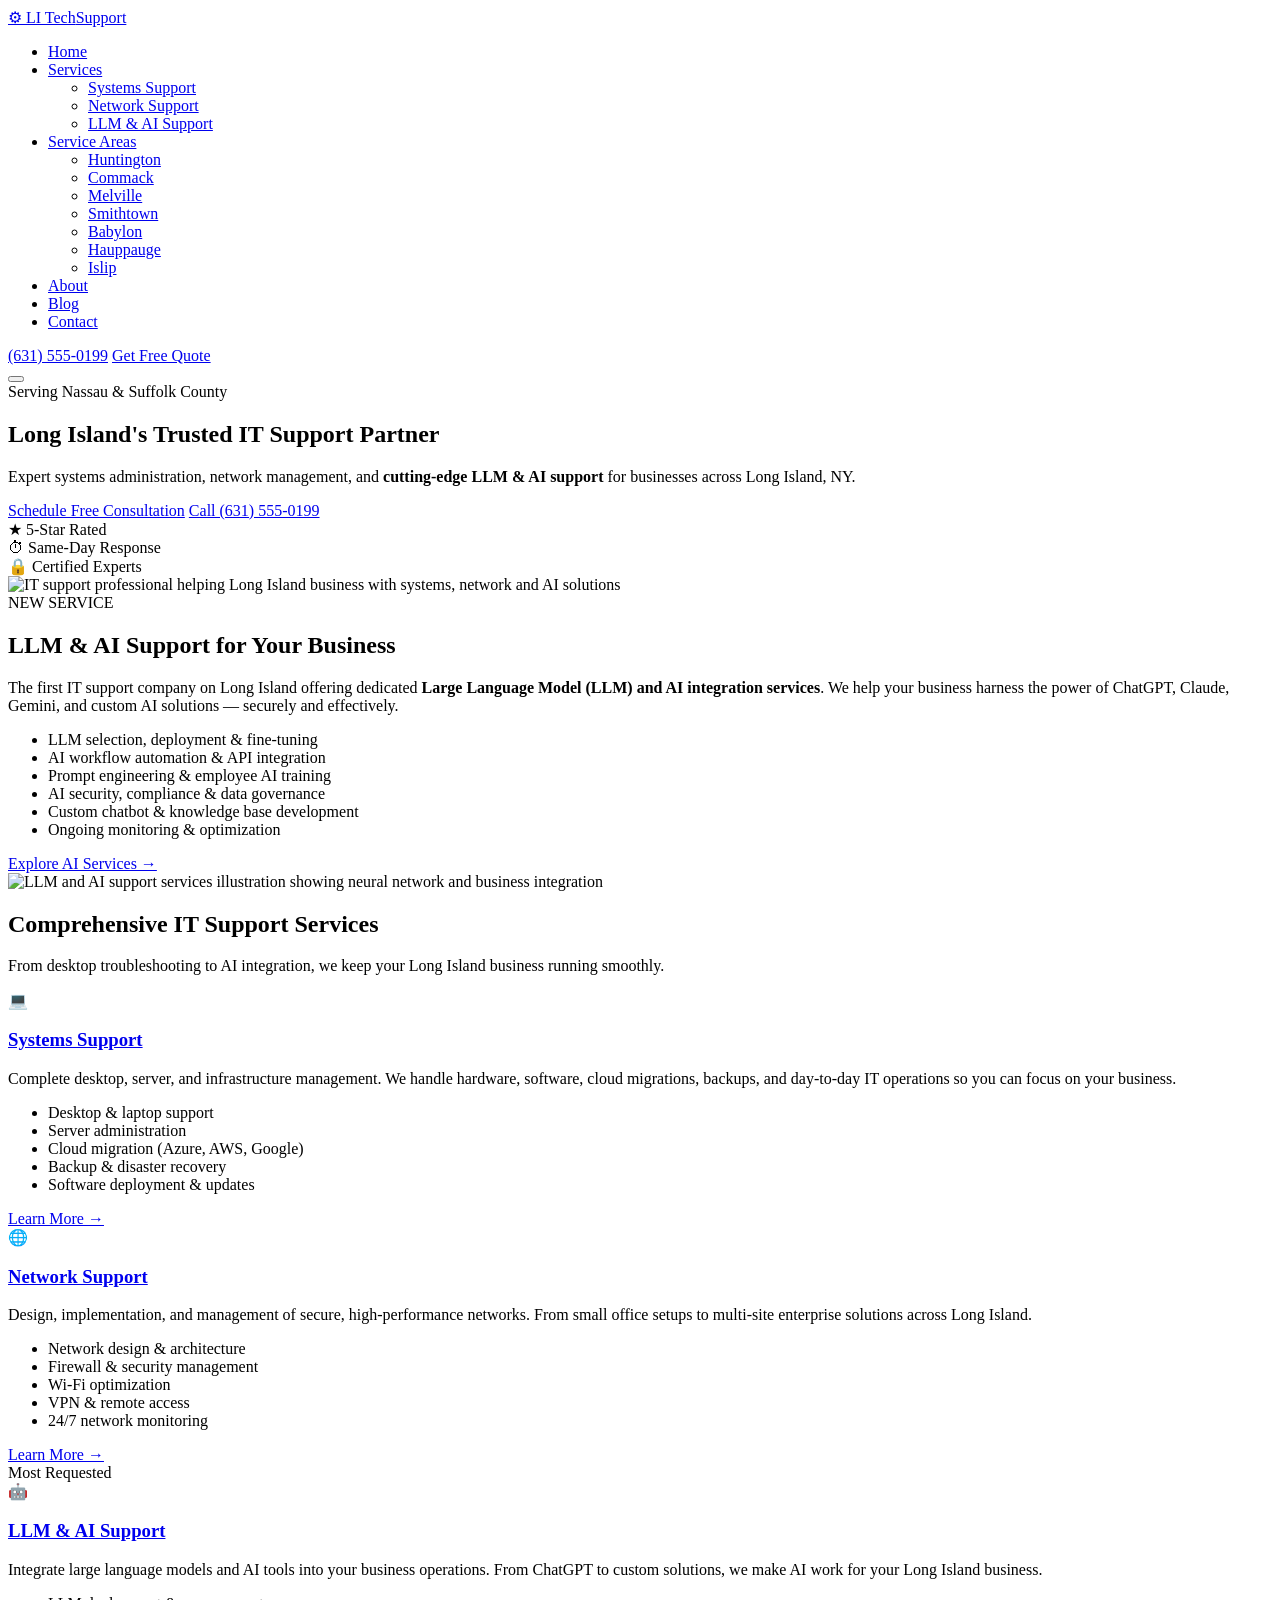
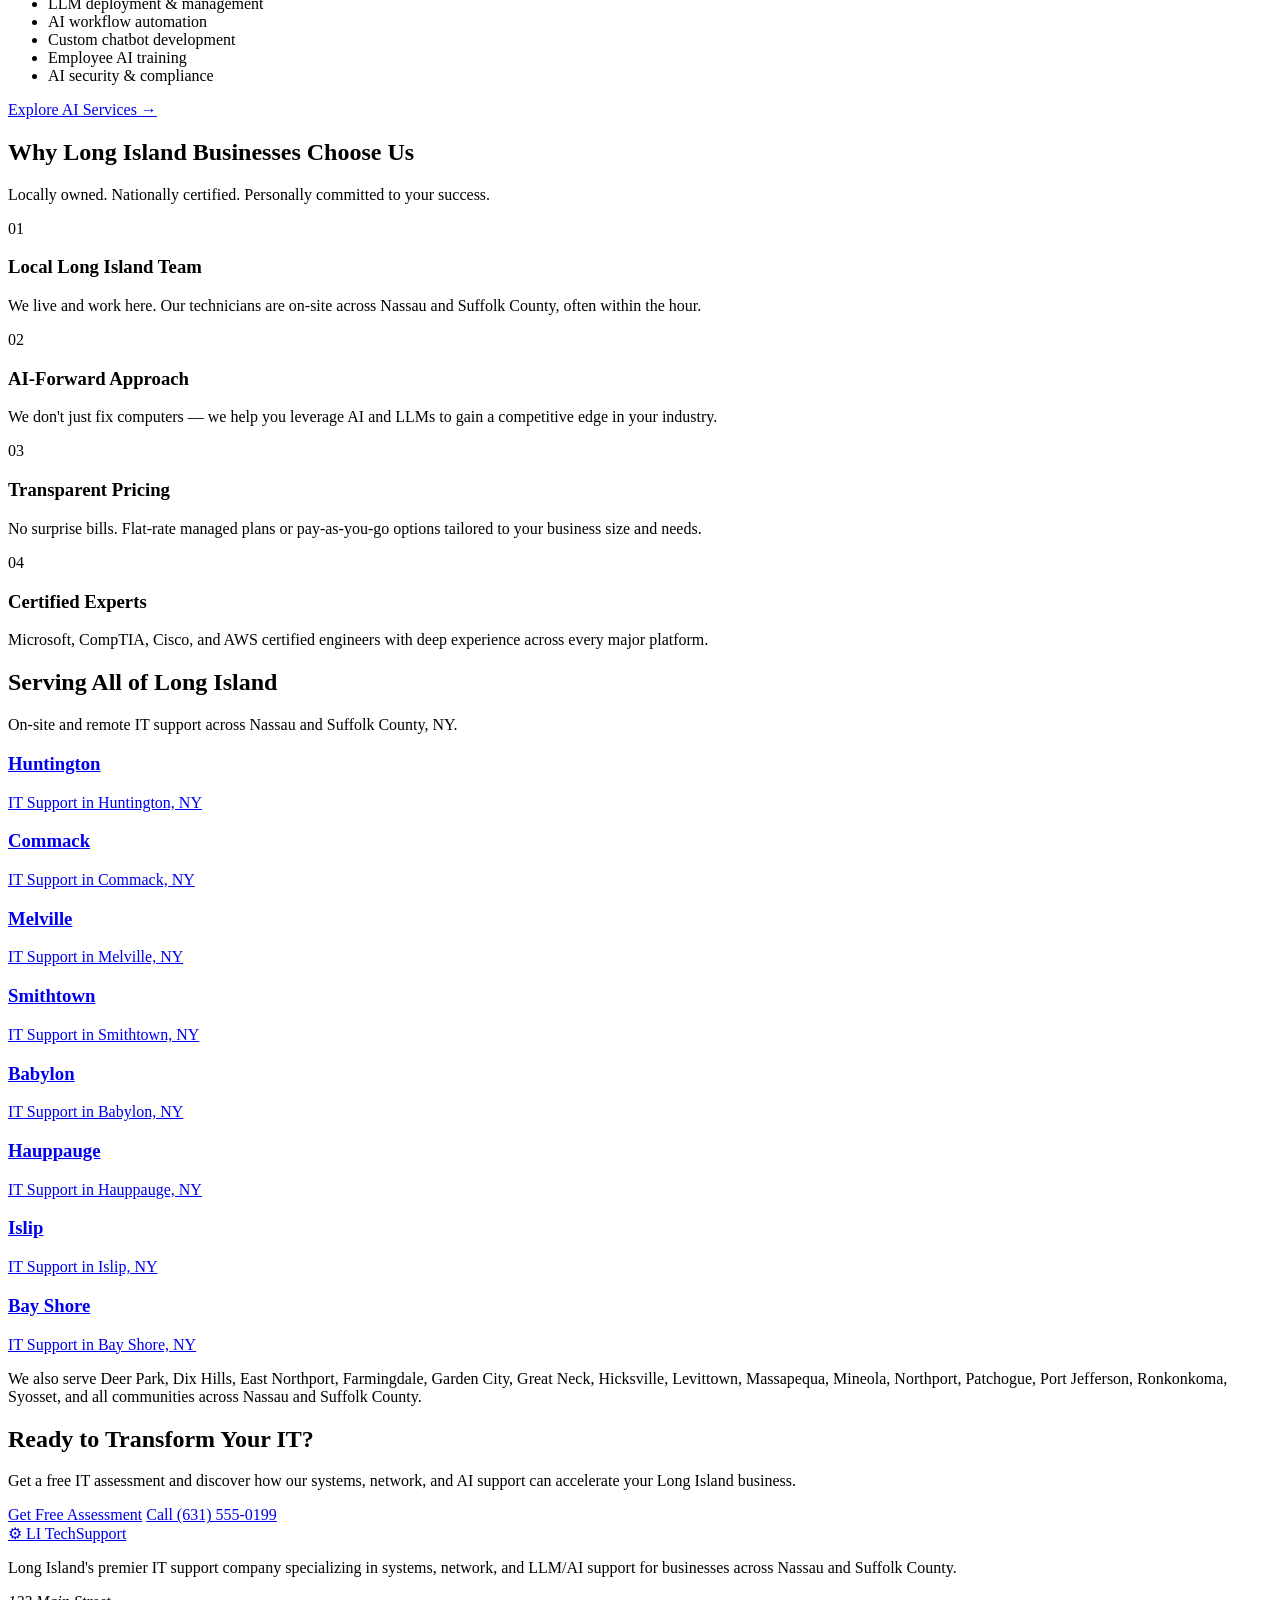
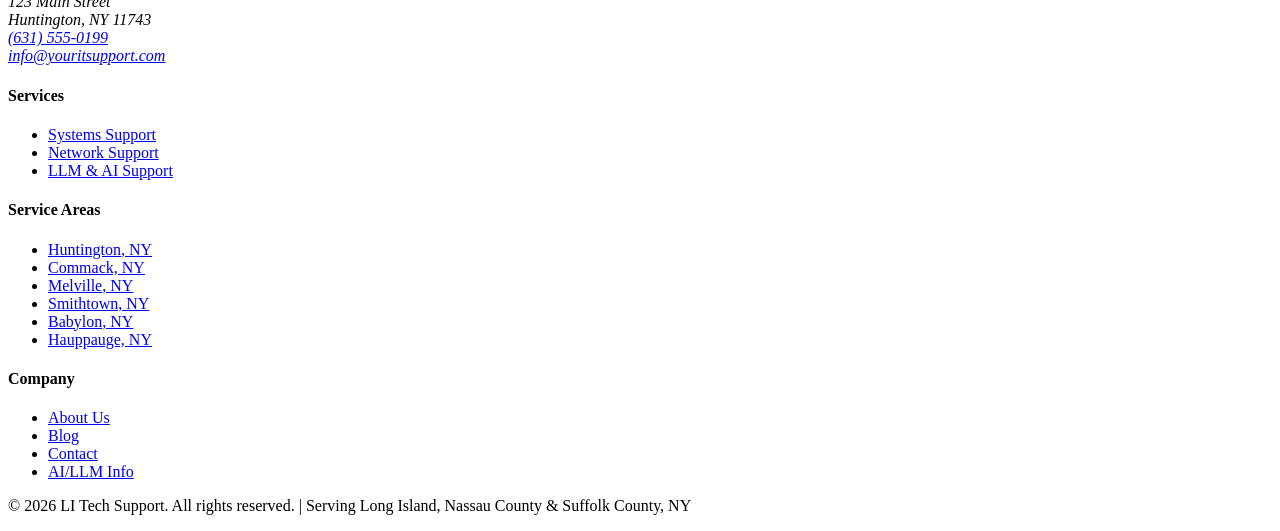
==== index.html @ 59cd83c6 "Add homepage with SEO-optimized structure, schema markup, and LLM support highlight" ====
<!DOCTYPE html>
<html lang="en">
<head>
  <meta charset="UTF-8">
  <meta name="viewport" content="width=device-width, initial-scale=1.0">
  <meta name="description" content="Long Island IT Support Services - Expert Systems, Network & LLM/AI Support for businesses in Nassau and Suffolk County, NY. Call (631) 555-0199.">
  <meta name="keywords" content="IT support Long Island, managed IT services Nassau County, network support Suffolk County, LLM support, AI support Long Island, computer support NY">
  <meta name="geo.region" content="US-NY">
  <meta name="geo.placename" content="Long Island, New York">
  <title>IT Support Services Long Island NY | Systems, Network & LLM Support</title>
  <link rel="canonical" href="https://www.youritsupport.com/">
  <link rel="stylesheet" href="css/style.css">
  <link rel="preconnect" href="https://fonts.googleapis.com">
  <link rel="preconnect" href="https://fonts.gstatic.com" crossorigin>
  <link rel="stylesheet" href="https://fonts.googleapis.com/css2?family=Inter:wght@300;400;500;600;700;800&display=swap">
  <script type="application/ld+json">
  {
    "@context": "https://schema.org",
    "@type": "LocalBusiness",
    "@id": "https://www.youritsupport.com/#business",
    "name": "LI Tech Support",
    "description": "Expert IT support services for Long Island businesses including systems administration, network management, and LLM/AI integration support.",
    "url": "https://www.youritsupport.com",
    "telephone": "+16315550199",
    "email": "info@youritsupport.com",
    "areaServed": [
      {"@type": "County", "name": "Nassau County", "containedInPlace": {"@type": "State", "name": "New York"}},
      {"@type": "County", "name": "Suffolk County", "containedInPlace": {"@type": "State", "name": "New York"}}
    ],
    "address": {
      "@type": "PostalAddress",
      "streetAddress": "123 Main Street",
      "addressLocality": "Huntington",
      "addressRegion": "NY",
      "postalCode": "11743",
      "addressCountry": "US"
    },
    "geo": {
      "@type": "GeoCoordinates",
      "latitude": 40.8682,
      "longitude": -73.4257
    },
    "openingHours": "Mo-Fr 08:00-18:00",
    "priceRange": "$$",
    "hasOfferCatalog": {
      "@type": "OfferCatalog",
      "name": "IT Support Services",
      "itemListElement": [
        {"@type": "Offer", "itemOffered": {"@type": "Service", "name": "Systems Support"}},
        {"@type": "Offer", "itemOffered": {"@type": "Service", "name": "Network Support"}},
        {"@type": "Offer", "itemOffered": {"@type": "Service", "name": "LLM & AI Support"}}
      ]
    },
    "sameAs": [
      "https://www.facebook.com/youritsupport",
      "https://www.linkedin.com/company/youritsupport"
    ]
  }
  </script>
</head>
<body>
  <!-- HEADER / NAV -->
  <header class="site-header" id="top">
    <div class="container header-inner">
      <a href="/" class="logo" aria-label="LI Tech Support Home">
        <span class="logo-icon">&#9881;</span>
        <span class="logo-text">LI Tech<span class="logo-accent">Support</span></span>
      </a>
      <nav class="main-nav" aria-label="Main navigation">
        <ul class="nav-list">
          <li><a href="/" class="nav-link active">Home</a></li>
          <li class="has-dropdown">
            <a href="#services" class="nav-link">Services</a>
            <ul class="dropdown">
              <li><a href="services/systems-support.html">Systems Support</a></li>
              <li><a href="services/network-support.html">Network Support</a></li>
              <li><a href="services/llm-ai-support.html">LLM &amp; AI Support</a></li>
            </ul>
          </li>
          <li class="has-dropdown">
            <a href="#areas" class="nav-link">Service Areas</a>
            <ul class="dropdown">
              <li><a href="areas/huntington.html">Huntington</a></li>
              <li><a href="areas/commack.html">Commack</a></li>
              <li><a href="areas/melville.html">Melville</a></li>
              <li><a href="areas/smithtown.html">Smithtown</a></li>
              <li><a href="areas/babylon.html">Babylon</a></li>
              <li><a href="areas/hauppauge.html">Hauppauge</a></li>
              <li><a href="areas/islip.html">Islip</a></li>
            </ul>
          </li>
          <li><a href="about.html" class="nav-link">About</a></li>
          <li><a href="blog.html" class="nav-link">Blog</a></li>
          <li><a href="contact.html" class="nav-link">Contact</a></li>
        </ul>
      </nav>
      <div class="header-cta">
        <a href="tel:+16315550199" class="phone-link">(631) 555-0199</a>
        <a href="contact.html" class="btn btn-primary">Get Free Quote</a>
      </div>
      <button class="mobile-menu-toggle" aria-label="Toggle menu" aria-expanded="false">
        <span class="hamburger"></span>
      </button>
    </div>
  </header>

  <!-- HERO SECTION -->
  <section class="hero">
    <div class="container hero-inner">
      <div class="hero-content">
        <div class="hero-badge">Serving Nassau &amp; Suffolk County</div>
        <h1>Long Island's Trusted <span class="text-gradient">IT Support</span> Partner</h1>
        <p class="hero-subtitle">Expert systems administration, network management, and <strong>cutting-edge LLM &amp; AI support</strong> for businesses across Long Island, NY.</p>
        <div class="hero-ctas">
          <a href="contact.html" class="btn btn-primary btn-lg">Schedule Free Consultation</a>
          <a href="tel:+16315550199" class="btn btn-outline btn-lg">Call (631) 555-0199</a>
        </div>
        <div class="hero-trust">
          <div class="trust-item">
            <span class="trust-icon">&#9733;</span>
            <span>5-Star Rated</span>
          </div>
          <div class="trust-item">
            <span class="trust-icon">&#9201;</span>
            <span>Same-Day Response</span>
          </div>
          <div class="trust-item">
            <span class="trust-icon">&#128274;</span>
            <span>Certified Experts</span>
          </div>
        </div>
      </div>
      <div class="hero-image">
        <img src="images/hero-it-support.jpg" alt="IT support professional helping Long Island business with systems, network and AI solutions" width="600" height="450" loading="eager">
      </div>
    </div>
  </section>

  <!-- LLM/AI FEATURED SECTION (Highlighted) -->
  <section class="featured-llm" id="ai-support">
    <div class="container">
      <div class="featured-llm-inner">
        <div class="featured-llm-badge">NEW SERVICE</div>
        <div class="featured-llm-content">
          <div class="featured-llm-text">
            <h2>LLM &amp; AI Support for Your Business</h2>
            <p>The first IT support company on Long Island offering dedicated <strong>Large Language Model (LLM) and AI integration services</strong>. We help your business harness the power of ChatGPT, Claude, Gemini, and custom AI solutions — securely and effectively.</p>
            <ul class="feature-list">
              <li>LLM selection, deployment &amp; fine-tuning</li>
              <li>AI workflow automation &amp; API integration</li>
              <li>Prompt engineering &amp; employee AI training</li>
              <li>AI security, compliance &amp; data governance</li>
              <li>Custom chatbot &amp; knowledge base development</li>
              <li>Ongoing monitoring &amp; optimization</li>
            </ul>
            <a href="services/llm-ai-support.html" class="btn btn-accent btn-lg">Explore AI Services &rarr;</a>
          </div>
          <div class="featured-llm-visual">
            <img src="images/llm-ai-support.jpg" alt="LLM and AI support services illustration showing neural network and business integration" width="500" height="400" loading="lazy">
          </div>
        </div>
      </div>
    </div>
  </section>

  <!-- CORE SERVICES -->
  <section class="services" id="services">
    <div class="container">
      <div class="section-header">
        <h2>Comprehensive IT Support Services</h2>
        <p>From desktop troubleshooting to AI integration, we keep your Long Island business running smoothly.</p>
      </div>
      <div class="services-grid">
        <div class="service-card">
          <div class="service-icon">&#128187;</div>
          <h3><a href="services/systems-support.html">Systems Support</a></h3>
          <p>Complete desktop, server, and infrastructure management. We handle hardware, software, cloud migrations, backups, and day-to-day IT operations so you can focus on your business.</p>
          <ul class="service-features">
            <li>Desktop &amp; laptop support</li>
            <li>Server administration</li>
            <li>Cloud migration (Azure, AWS, Google)</li>
            <li>Backup &amp; disaster recovery</li>
            <li>Software deployment &amp; updates</li>
          </ul>
          <a href="services/systems-support.html" class="btn btn-secondary">Learn More &rarr;</a>
        </div>

        <div class="service-card">
          <div class="service-icon">&#127760;</div>
          <h3><a href="services/network-support.html">Network Support</a></h3>
          <p>Design, implementation, and management of secure, high-performance networks. From small office setups to multi-site enterprise solutions across Long Island.</p>
          <ul class="service-features">
            <li>Network design &amp; architecture</li>
            <li>Firewall &amp; security management</li>
            <li>Wi-Fi optimization</li>
            <li>VPN &amp; remote access</li>
            <li>24/7 network monitoring</li>
          </ul>
          <a href="services/network-support.html" class="btn btn-secondary">Learn More &rarr;</a>
        </div>

        <div class="service-card service-card--featured">
          <div class="service-badge">Most Requested</div>
          <div class="service-icon">&#129302;</div>
          <h3><a href="services/llm-ai-support.html">LLM &amp; AI Support</a></h3>
          <p>Integrate large language models and AI tools into your business operations. From ChatGPT to custom solutions, we make AI work for your Long Island business.</p>
          <ul class="service-features">
            <li>LLM deployment &amp; management</li>
            <li>AI workflow automation</li>
            <li>Custom chatbot development</li>
            <li>Employee AI training</li>
            <li>AI security &amp; compliance</li>
          </ul>
          <a href="services/llm-ai-support.html" class="btn btn-accent">Explore AI Services &rarr;</a>
        </div>
      </div>
    </div>
  </section>

  <!-- WHY CHOOSE US -->
  <section class="why-us">
    <div class="container">
      <div class="section-header">
        <h2>Why Long Island Businesses Choose Us</h2>
        <p>Locally owned. Nationally certified. Personally committed to your success.</p>
      </div>
      <div class="why-grid">
        <div class="why-item">
          <div class="why-number">01</div>
          <h3>Local Long Island Team</h3>
          <p>We live and work here. Our technicians are on-site across Nassau and Suffolk County, often within the hour.</p>
        </div>
        <div class="why-item">
          <div class="why-number">02</div>
          <h3>AI-Forward Approach</h3>
          <p>We don't just fix computers — we help you leverage AI and LLMs to gain a competitive edge in your industry.</p>
        </div>
        <div class="why-item">
          <div class="why-number">03</div>
          <h3>Transparent Pricing</h3>
          <p>No surprise bills. Flat-rate managed plans or pay-as-you-go options tailored to your business size and needs.</p>
        </div>
        <div class="why-item">
          <div class="why-number">04</div>
          <h3>Certified Experts</h3>
          <p>Microsoft, CompTIA, Cisco, and AWS certified engineers with deep experience across every major platform.</p>
        </div>
      </div>
    </div>
  </section>

  <!-- SERVICE AREAS -->
  <section class="areas" id="areas">
    <div class="container">
      <div class="section-header">
        <h2>Serving All of Long Island</h2>
        <p>On-site and remote IT support across Nassau and Suffolk County, NY.</p>
      </div>
      <div class="areas-grid">
        <a href="areas/huntington.html" class="area-card">
          <h3>Huntington</h3>
          <p>IT Support in Huntington, NY</p>
        </a>
        <a href="areas/commack.html" class="area-card">
          <h3>Commack</h3>
          <p>IT Support in Commack, NY</p>
        </a>
        <a href="areas/melville.html" class="area-card">
          <h3>Melville</h3>
          <p>IT Support in Melville, NY</p>
        </a>
        <a href="areas/smithtown.html" class="area-card">
          <h3>Smithtown</h3>
          <p>IT Support in Smithtown, NY</p>
        </a>
        <a href="areas/babylon.html" class="area-card">
          <h3>Babylon</h3>
          <p>IT Support in Babylon, NY</p>
        </a>
        <a href="areas/hauppauge.html" class="area-card">
          <h3>Hauppauge</h3>
          <p>IT Support in Hauppauge, NY</p>
        </a>
        <a href="areas/islip.html" class="area-card">
          <h3>Islip</h3>
          <p>IT Support in Islip, NY</p>
        </a>
        <a href="areas/bay-shore.html" class="area-card">
          <h3>Bay Shore</h3>
          <p>IT Support in Bay Shore, NY</p>
        </a>
      </div>
      <p class="areas-note">We also serve Deer Park, Dix Hills, East Northport, Farmingdale, Garden City, Great Neck, Hicksville, Levittown, Massapequa, Mineola, Northport, Patchogue, Port Jefferson, Ronkonkoma, Syosset, and all communities across Nassau and Suffolk County.</p>
    </div>
  </section>

  <!-- CTA SECTION -->
  <section class="cta-section">
    <div class="container">
      <div class="cta-inner">
        <h2>Ready to Transform Your IT?</h2>
        <p>Get a free IT assessment and discover how our systems, network, and AI support can accelerate your Long Island business.</p>
        <div class="cta-buttons">
          <a href="contact.html" class="btn btn-white btn-lg">Get Free Assessment</a>
          <a href="tel:+16315550199" class="btn btn-outline-white btn-lg">Call (631) 555-0199</a>
        </div>
      </div>
    </div>
  </section>

  <!-- FOOTER -->
  <footer class="site-footer">
    <div class="container">
      <div class="footer-grid">
        <div class="footer-col footer-about">
          <a href="/" class="footer-logo">
            <span class="logo-icon">&#9881;</span>
            <span class="logo-text">LI Tech<span class="logo-accent">Support</span></span>
          </a>
          <p>Long Island's premier IT support company specializing in systems, network, and LLM/AI support for businesses across Nassau and Suffolk County.</p>
          <address>
            123 Main Street<br>
            Huntington, NY 11743<br>
            <a href="tel:+16315550199">(631) 555-0199</a><br>
            <a href="mailto:info@youritsupport.com">info@youritsupport.com</a>
          </address>
        </div>
        <div class="footer-col">
          <h4>Services</h4>
          <ul>
            <li><a href="services/systems-support.html">Systems Support</a></li>
            <li><a href="services/network-support.html">Network Support</a></li>
            <li><a href="services/llm-ai-support.html">LLM &amp; AI Support</a></li>
          </ul>
        </div>
        <div class="footer-col">
          <h4>Service Areas</h4>
          <ul>
            <li><a href="areas/huntington.html">Huntington, NY</a></li>
            <li><a href="areas/commack.html">Commack, NY</a></li>
            <li><a href="areas/melville.html">Melville, NY</a></li>
            <li><a href="areas/smithtown.html">Smithtown, NY</a></li>
            <li><a href="areas/babylon.html">Babylon, NY</a></li>
            <li><a href="areas/hauppauge.html">Hauppauge, NY</a></li>
          </ul>
        </div>
        <div class="footer-col">
          <h4>Company</h4>
          <ul>
            <li><a href="about.html">About Us</a></li>
            <li><a href="blog.html">Blog</a></li>
            <li><a href="contact.html">Contact</a></li>
            <li><a href="llms.txt">AI/LLM Info</a></li>
          </ul>
        </div>
      </div>
      <div class="footer-bottom">
        <p>&copy; 2026 LI Tech Support. All rights reserved. | Serving Long Island, Nassau County &amp; Suffolk County, NY</p>
      </div>
    </div>
  </footer>

  <script src="js/main.js"></script>
</body>
</html>
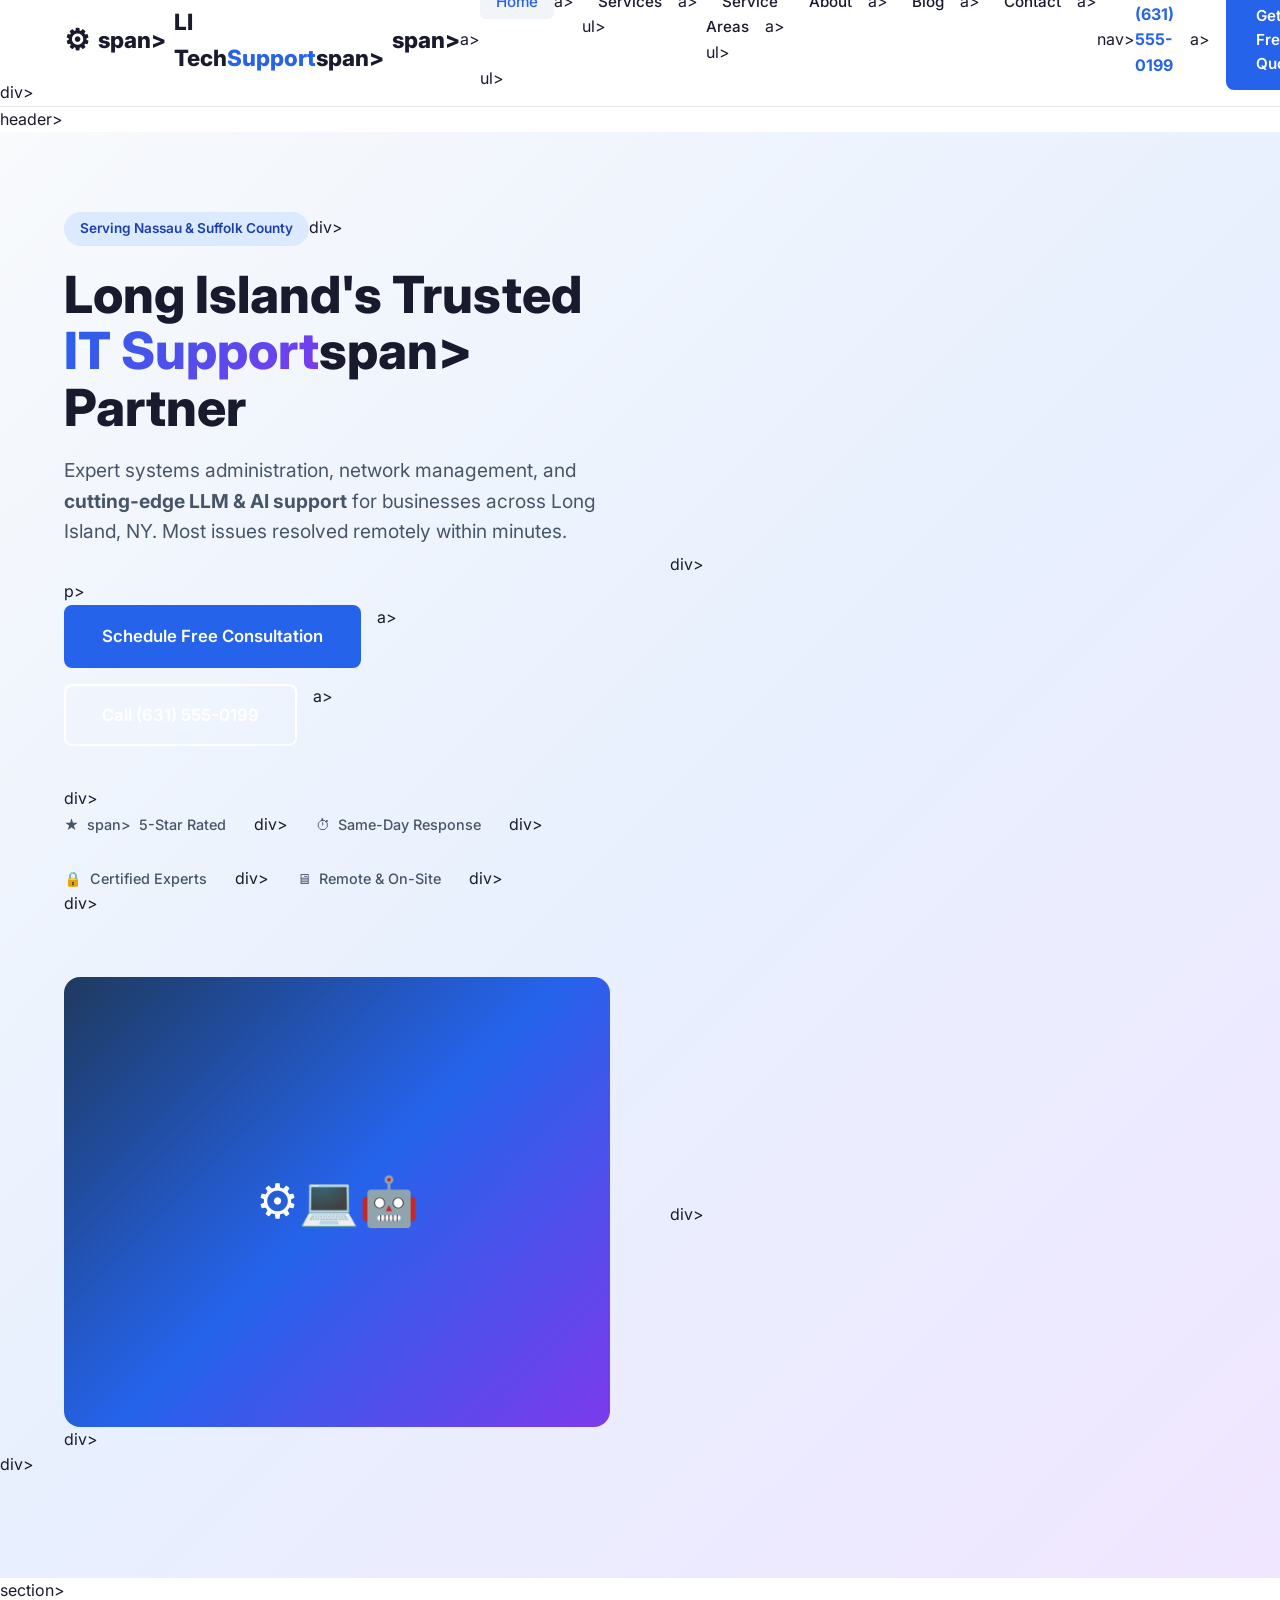
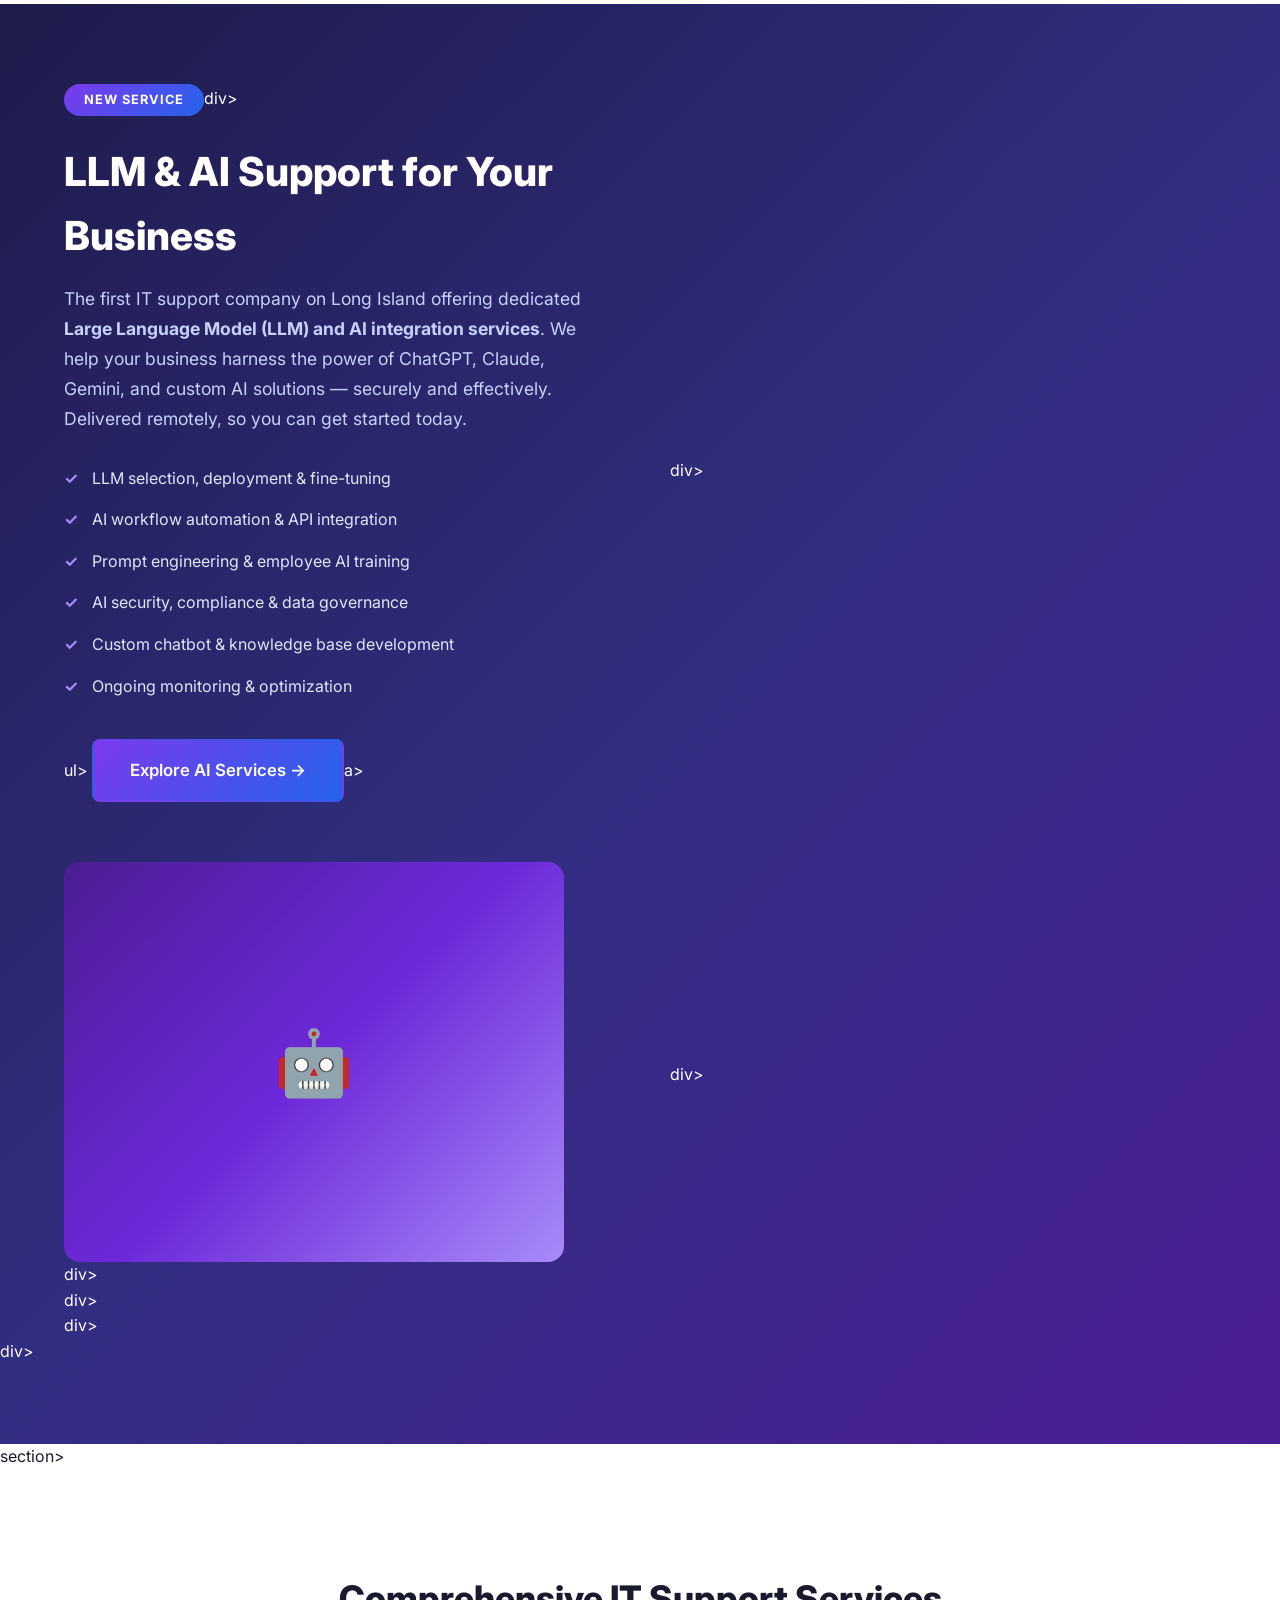
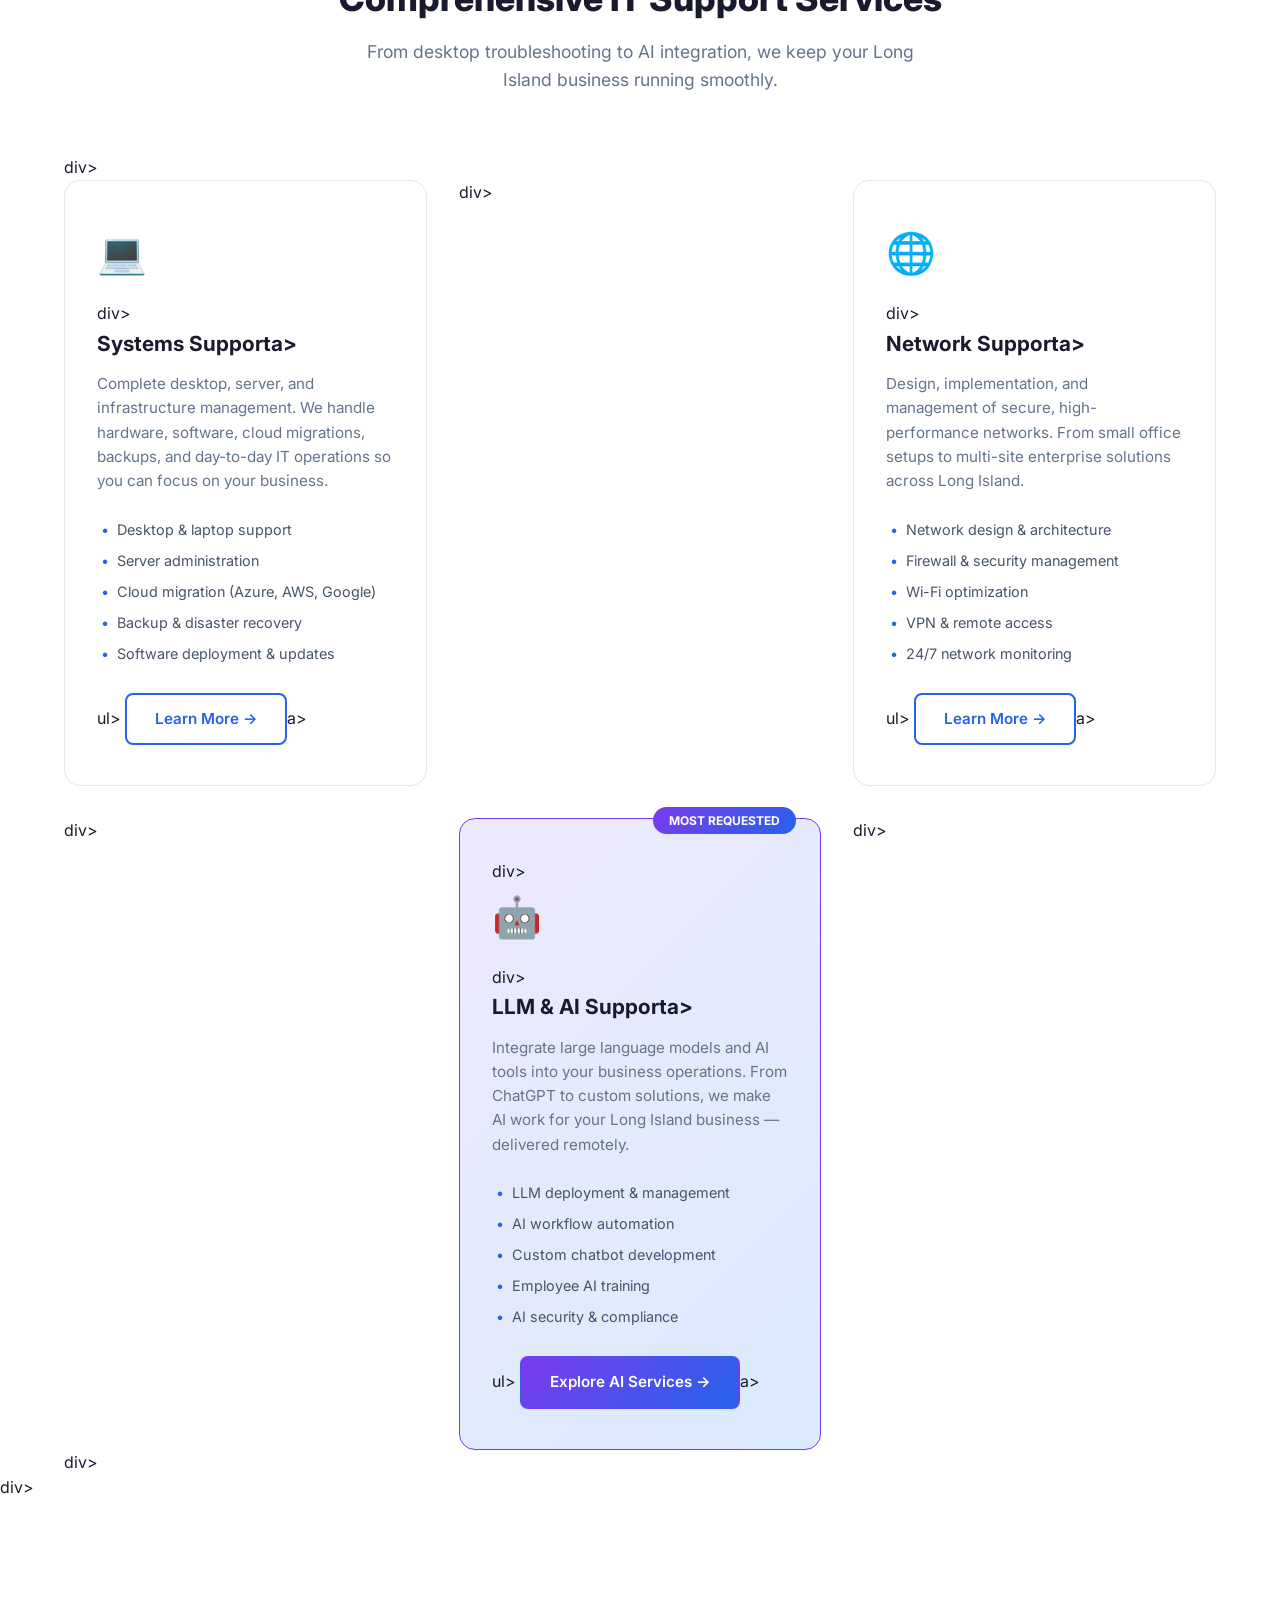
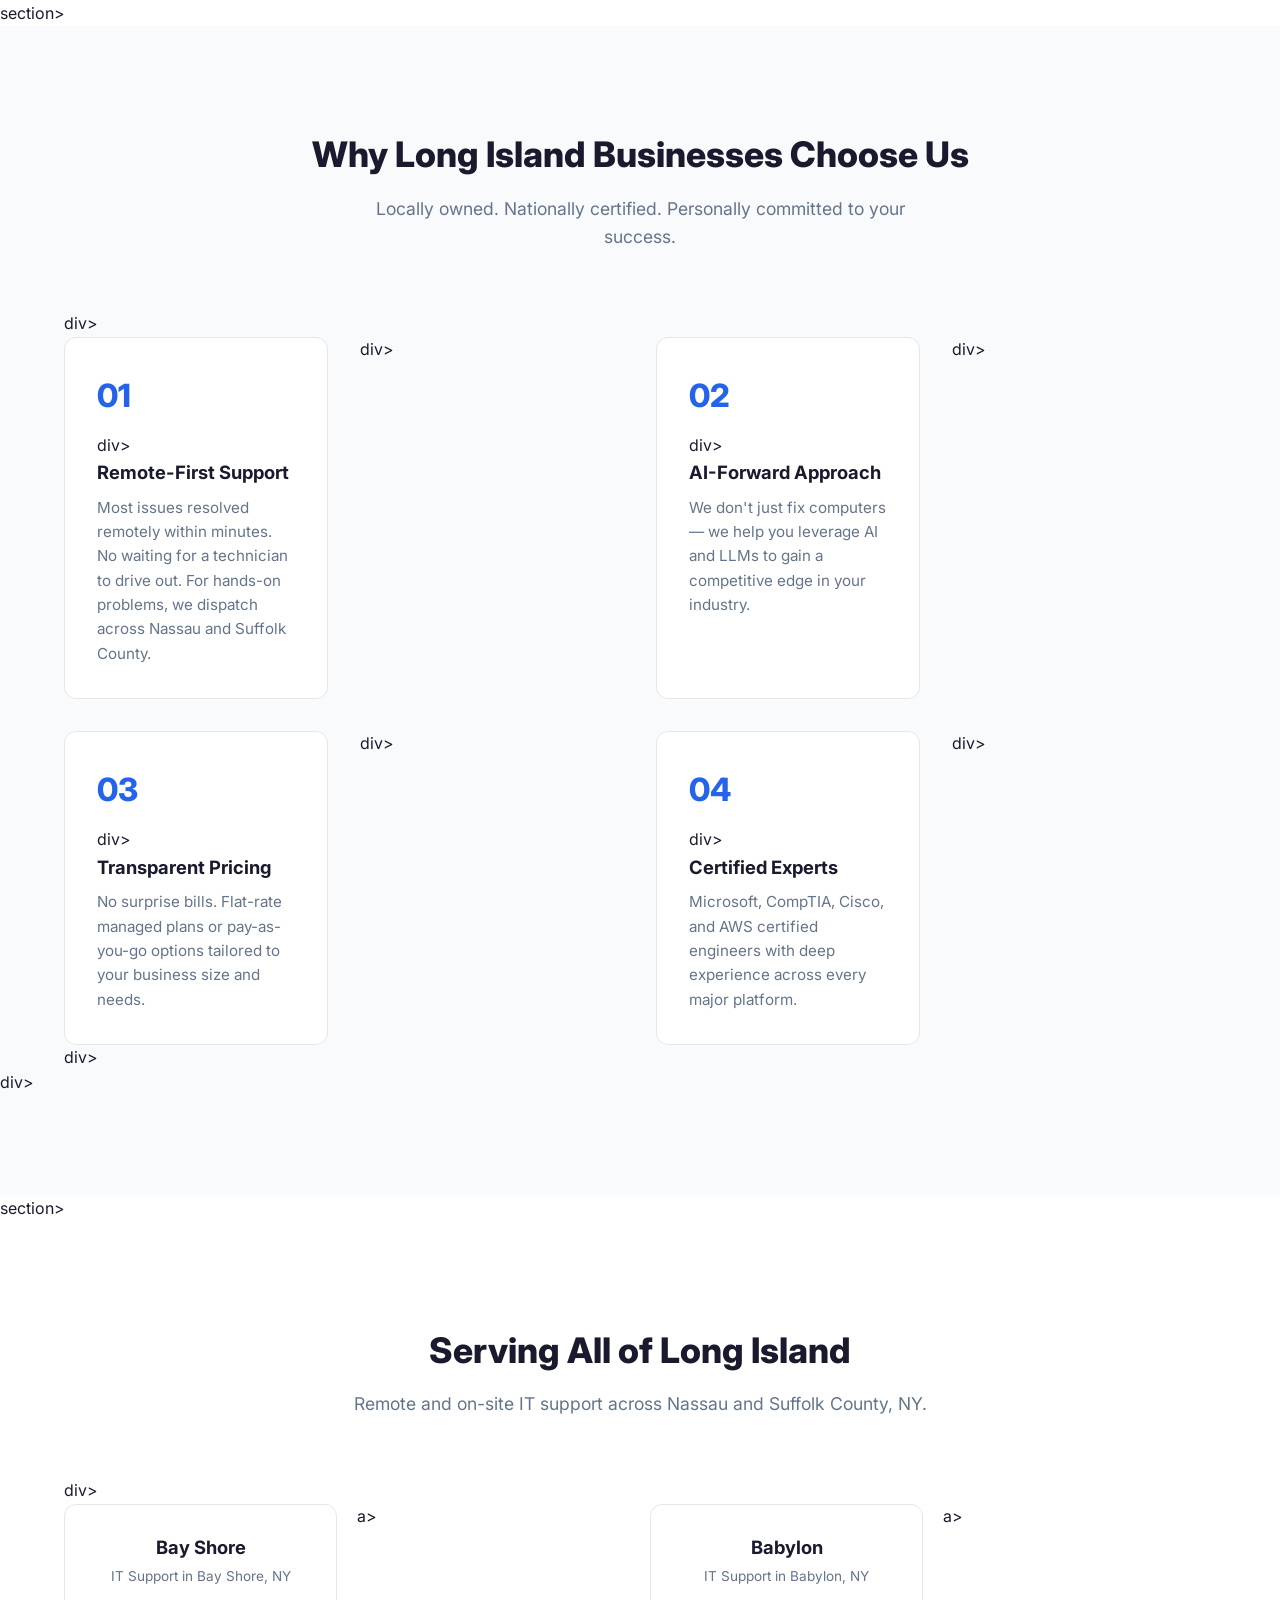
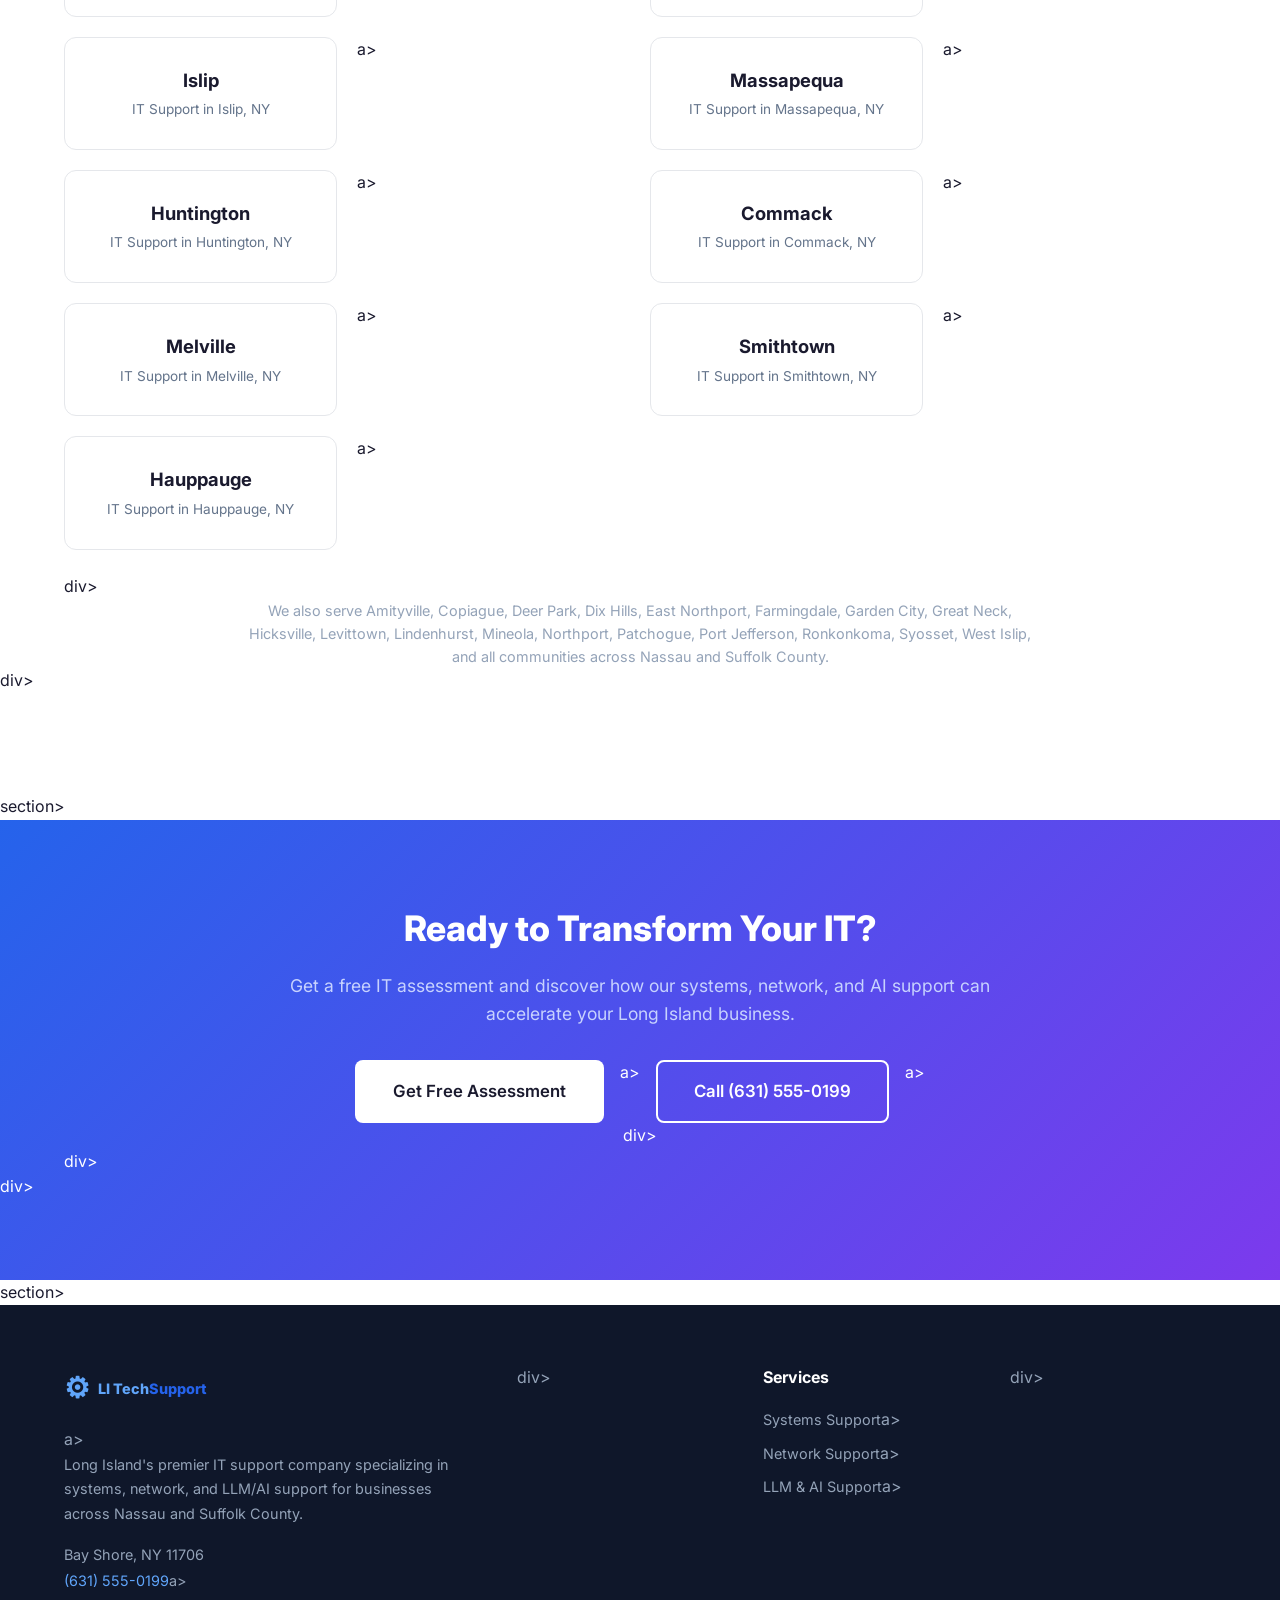
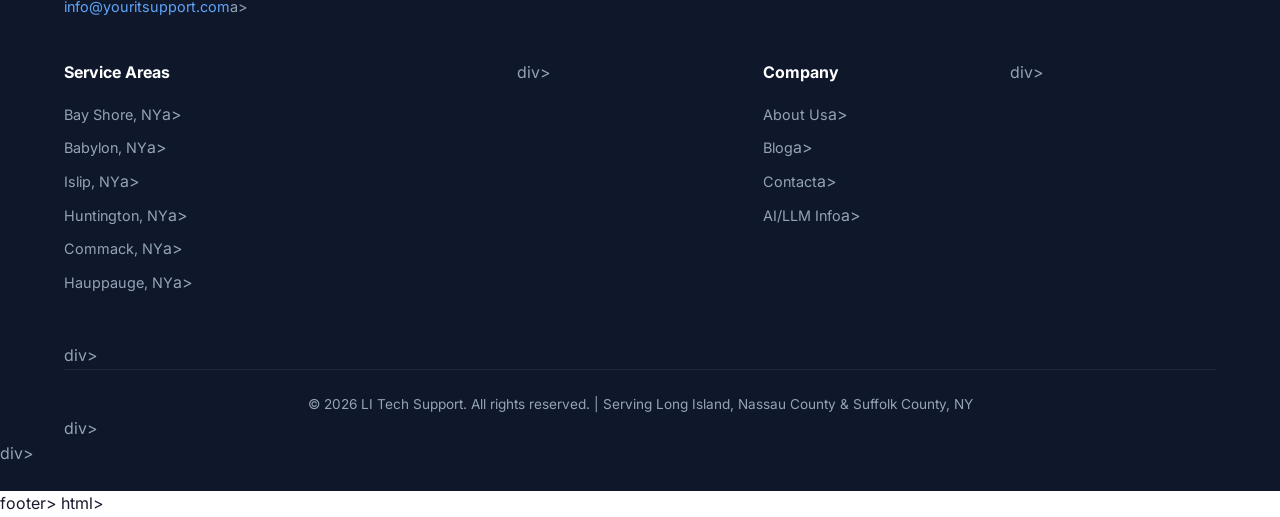
==== commit 1e4b5234: "Update index.htmlasks 3-5: South Shore geo shift, remote support messaging, fix broken images, Bay S" ====
--- a/index.html
+++ b/index.html
@@ -1,365 +1,377 @@
 <!DOCTYPE html>
 <html lang="en">
-<head>
-  <meta charset="UTF-8">
-  <meta name="viewport" content="width=device-width, initial-scale=1.0">
-  <meta name="description" content="Long Island IT Support Services - Expert Systems, Network & LLM/AI Support for businesses in Nassau and Suffolk County, NY. Call (631) 555-0199.">
-  <meta name="keywords" content="IT support Long Island, managed IT services Nassau County, network support Suffolk County, LLM support, AI support Long Island, computer support NY">
-  <meta name="geo.region" content="US-NY">
-  <meta name="geo.placename" content="Long Island, New York">
-  <title>IT Support Services Long Island NY | Systems, Network & LLM Support</title>
-  <link rel="canonical" href="https://www.youritsupport.com/">
-  <link rel="stylesheet" href="css/style.css">
-  <link rel="preconnect" href="https://fonts.googleapis.com">
-  <link rel="preconnect" href="https://fonts.gstatic.com" crossorigin>
-  <link rel="stylesheet" href="https://fonts.googleapis.com/css2?family=Inter:wght@300;400;500;600;700;800&display=swap">
-  <script type="application/ld+json">
-  {
-    "@context": "https://schema.org",
-    "@type": "LocalBusiness",
-    "@id": "https://www.youritsupport.com/#business",
-    "name": "LI Tech Support",
-    "description": "Expert IT support services for Long Island businesses including systems administration, network management, and LLM/AI integration support.",
-    "url": "https://www.youritsupport.com",
-    "telephone": "+16315550199",
-    "email": "info@youritsupport.com",
-    "areaServed": [
-      {"@type": "County", "name": "Nassau County", "containedInPlace": {"@type": "State", "name": "New York"}},
-      {"@type": "County", "name": "Suffolk County", "containedInPlace": {"@type": "State", "name": "New York"}}
-    ],
-    "address": {
-      "@type": "PostalAddress",
-      "streetAddress": "123 Main Street",
-      "addressLocality": "Huntington",
-      "addressRegion": "NY",
-      "postalCode": "11743",
-      "addressCountry": "US"
-    },
-    "geo": {
-      "@type": "GeoCoordinates",
-      "latitude": 40.8682,
-      "longitude": -73.4257
-    },
-    "openingHours": "Mo-Fr 08:00-18:00",
-    "priceRange": "$$",
-    "hasOfferCatalog": {
-      "@type": "OfferCatalog",
-      "name": "IT Support Services",
-      "itemListElement": [
-        {"@type": "Offer", "itemOffered": {"@type": "Service", "name": "Systems Support"}},
-        {"@type": "Offer", "itemOffered": {"@type": "Service", "name": "Network Support"}},
-        {"@type": "Offer", "itemOffered": {"@type": "Service", "name": "LLM & AI Support"}}
-      ]
-    },
-    "sameAs": [
-      "https://www.facebook.com/youritsupport",
-      "https://www.linkedin.com/company/youritsupport"
-    ]
-  }
-  </script>
-</head>
+  <head>
+        <meta charset="UTF-8">
+        <meta name="viewport" content="width=device-width, initial-scale=1.0">
+        <meta name="description" content="Long Island IT Support Services - Expert Systems, Network & LLM/AI Support for businesses in Nassau and Suffolk County, NY. Remote & on-site. Call (631) 555-0199.">
+        <meta name="keywords" content="IT support Long Island, managed IT services Nassau County, network support Suffolk County, LLM support, AI support Long Island, computer support NY, remote IT support Long Island">
+        <meta name="geo.region" content="US-NY">
+        <meta name="geo.placename" content="Long Island, New York">
+        <title>IT Support Services Long Island NY | Systems, Network & LLM Support</title>
+      <link rel="canonical" href="https://mycoit.services/">
+      <link rel="stylesheet" href="css/style.css">
+      <link rel="preconnect" href="https://fonts.googleapis.com">
+      <link rel="preconnect" href="https://fonts.gstatic.com" crossorigin>
+      <link rel="stylesheet" href="https://fonts.googleapis.com/css2?family=Inter:wght@300;400;500;600;700;800&display=swap">
+  
+      <script type="application/ld+json">
+          {
+              "@context": "https://schema.org",
+              "@type": "LocalBusiness",
+              "@id": "https://mycoit.services/#business",
+              "name": "LI Tech Support",
+              "description": "Expert IT support services for Long Island businesses including systems administration, network management, and LLM/AI integration support. Remote and on-site service across Nassau and Suffolk County.",
+              "url": "https://mycoit.services",
+              "telephone": "+16315550199",
+              "email": "info@youritsupport.com",
+              "areaServed": [
+                  {"@type": "County", "name": "Nassau County", "containedInPlace": {"@type": "State", "name": "New York"}},
+                  {"@type": "County", "name": "Suffolk County", "containedInPlace": {"@type": "State", "name": "New York"}}
+              ],
+              "address": {
+                  "@type": "PostalAddress",
+                  "addressLocality": "Bay Shore",
+                  "addressRegion": "NY",
+                  "postalCode": "11706",
+                  "addressCountry": "US"
+              },
+              "geo": {
+                  "@type": "GeoCoordinates",
+                  "latitude": 40.7254,
+                  "longitude": -73.2454
+              },
+              "openingHours": "Mo-Fr 08:00-18:00",
+              "priceRange": "$$",
+              "hasOfferCatalog": {
+                  "@type": "OfferCatalog",
+                  "name": "IT Support Services",
+                  "itemListElement": [
+                      {"@type": "Offer", "itemOffered": {"@type": "Service", "name": "Systems Support"}},
+                      {"@type": "Offer", "itemOffered": {"@type": "Service", "name": "Network Support"}},
+                      {"@type": "Offer", "itemOffered": {"@type": "Service", "name": "LLM & AI Support"}}
+                  ]
+              },
+              "sameAs": []
+          }
+      </script>
+  </head>
 <body>
+
   <!-- HEADER / NAV -->
   <header class="site-header" id="top">
-    <div class="container header-inner">
-      <a href="/" class="logo" aria-label="LI Tech Support Home">
-        <span class="logo-icon">&#9881;</span>
-        <span class="logo-text">LI Tech<span class="logo-accent">Support</span></span>
-      </a>
-      <nav class="main-nav" aria-label="Main navigation">
-        <ul class="nav-list">
-          <li><a href="/" class="nav-link active">Home</a></li>
-          <li class="has-dropdown">
-            <a href="#services" class="nav-link">Services</a>
-            <ul class="dropdown">
-              <li><a href="services/systems-support.html">Systems Support</a></li>
-              <li><a href="services/network-support.html">Network Support</a></li>
-              <li><a href="services/llm-ai-support.html">LLM &amp; AI Support</a></li>
-            </ul>
-          </li>
-          <li class="has-dropdown">
-            <a href="#areas" class="nav-link">Service Areas</a>
-            <ul class="dropdown">
-              <li><a href="areas/huntington.html">Huntington</a></li>
-              <li><a href="areas/commack.html">Commack</a></li>
-              <li><a href="areas/melville.html">Melville</a></li>
-              <li><a href="areas/smithtown.html">Smithtown</a></li>
-              <li><a href="areas/babylon.html">Babylon</a></li>
-              <li><a href="areas/hauppauge.html">Hauppauge</a></li>
-              <li><a href="areas/islip.html">Islip</a></li>
-            </ul>
-          </li>
-          <li><a href="about.html" class="nav-link">About</a></li>
-          <li><a href="blog.html" class="nav-link">Blog</a></li>
-          <li><a href="contact.html" class="nav-link">Contact</a></li>
-        </ul>
-      </nav>
-      <div class="header-cta">
-        <a href="tel:+16315550199" class="phone-link">(631) 555-0199</a>
-        <a href="contact.html" class="btn btn-primary">Get Free Quote</a>
-      </div>
-      <button class="mobile-menu-toggle" aria-label="Toggle menu" aria-expanded="false">
-        <span class="hamburger"></span>
-      </button>
-    </div>
-  </header>
+        <div class="container header-inner">
+                  <a href="/" class="logo" aria-label="LI Tech Support Home">
+                                <span class="logo-icon">&#9881;</span>span>
+                                <span class="logo-text">LI Tech<span class="logo-accent">Support</span>span></span>span>
+                  </a>a>
+                  <nav class="main-nav" aria-label="Main navigation">
+                                <ul class="nav-list">
+                                                  <li><a href="/" class="nav-link active">Home</a>a></li>
+                                                <li class="has-dropdown">
+                                                                      <a href="#services" class="nav-link">Services</a>a>
+                                                                      <ul class="dropdown">
+                                                                                                <li><a href="services/systems-support.html">Systems Support</a>a></li>
+                                                                        <li><a href="services/network-support.html">Network Support</a>a></li>
+                                                                        <li><a href="services/llm-ai-support.html">LLM &amp; AI Support</a>a></li>
+                                                                      </ul>ul>
+                                                </li>
+                                                <li class="has-dropdown">
+                                                                      <a href="#areas" class="nav-link">Service Areas</a>a>
+                                                                      <ul class="dropdown">
+                                                                                                <li><a href="areas/bay-shore.html">Bay Shore</a>a></li>
+                                                                                                <li><a href="areas/babylon.html">Babylon</a>a></li>
+                                                                                                <li><a href="areas/islip.html">Islip</a>a></li>
+                                                                                                <li><a href="areas/massapequa.html">Massapequa</a>a></li>
+                                                                                                <li><a href="areas/huntington.html">Huntington</a>a></li>
+                                                                                                <li><a href="areas/commack.html">Commack</a>a></li>
+                                                                                                <li><a href="areas/melville.html">Melville</a>a></li>
+                                                                                                <li><a href="areas/hauppauge.html">Hauppauge</a>a></li>
+                                                                      </ul>ul>
+                                                </li>
+                                                  <li><a href="about.html" class="nav-link">About</a>a></li>
+                                                  <li><a href="blog.html" class="nav-link">Blog</a>a></li>
+                                                  <li><a href="contact.html" class="nav-link">Contact</a>a></li>
+                                </ul>ul>
+                  </nav>nav>
+                  <div class="header-cta">
+                                <a href="tel:+16315550199" class="phone-link">(631) 555-0199</a>a>
+                                <a href="contact.html" class="btn btn-primary">Get Free Quote</a>a>
+                  </div>div>
+                  <button class="mobile-menu-toggle" aria-label="Toggle menu" aria-expanded="false">
+                                <span class="hamburger"></span>span>
+                  </button>button>
+        </div>div>
+  </header>header>
 
   <!-- HERO SECTION -->
   <section class="hero">
-    <div class="container hero-inner">
-      <div class="hero-content">
-        <div class="hero-badge">Serving Nassau &amp; Suffolk County</div>
-        <h1>Long Island's Trusted <span class="text-gradient">IT Support</span> Partner</h1>
-        <p class="hero-subtitle">Expert systems administration, network management, and <strong>cutting-edge LLM &amp; AI support</strong> for businesses across Long Island, NY.</p>
-        <div class="hero-ctas">
-          <a href="contact.html" class="btn btn-primary btn-lg">Schedule Free Consultation</a>
-          <a href="tel:+16315550199" class="btn btn-outline btn-lg">Call (631) 555-0199</a>
-        </div>
-        <div class="hero-trust">
-          <div class="trust-item">
-            <span class="trust-icon">&#9733;</span>
-            <span>5-Star Rated</span>
-          </div>
-          <div class="trust-item">
-            <span class="trust-icon">&#9201;</span>
-            <span>Same-Day Response</span>
-          </div>
-          <div class="trust-item">
-            <span class="trust-icon">&#128274;</span>
-            <span>Certified Experts</span>
-          </div>
-        </div>
-      </div>
-      <div class="hero-image">
-        <img src="images/hero-it-support.jpg" alt="IT support professional helping Long Island business with systems, network and AI solutions" width="600" height="450" loading="eager">
-      </div>
-    </div>
-  </section>
-
-  <!-- LLM/AI FEATURED SECTION (Highlighted) -->
-  <section class="featured-llm" id="ai-support">
-    <div class="container">
-      <div class="featured-llm-inner">
-        <div class="featured-llm-badge">NEW SERVICE</div>
-        <div class="featured-llm-content">
-          <div class="featured-llm-text">
-            <h2>LLM &amp; AI Support for Your Business</h2>
-            <p>The first IT support company on Long Island offering dedicated <strong>Large Language Model (LLM) and AI integration services</strong>. We help your business harness the power of ChatGPT, Claude, Gemini, and custom AI solutions — securely and effectively.</p>
-            <ul class="feature-list">
-              <li>LLM selection, deployment &amp; fine-tuning</li>
-              <li>AI workflow automation &amp; API integration</li>
-              <li>Prompt engineering &amp; employee AI training</li>
-              <li>AI security, compliance &amp; data governance</li>
-              <li>Custom chatbot &amp; knowledge base development</li>
-              <li>Ongoing monitoring &amp; optimization</li>
-            </ul>
-            <a href="services/llm-ai-support.html" class="btn btn-accent btn-lg">Explore AI Services &rarr;</a>
-          </div>
-          <div class="featured-llm-visual">
-            <img src="images/llm-ai-support.jpg" alt="LLM and AI support services illustration showing neural network and business integration" width="500" height="400" loading="lazy">
-          </div>
-        </div>
-      </div>
-    </div>
-  </section>
-
-  <!-- CORE SERVICES -->
-  <section class="services" id="services">
-    <div class="container">
-      <div class="section-header">
-        <h2>Comprehensive IT Support Services</h2>
-        <p>From desktop troubleshooting to AI integration, we keep your Long Island business running smoothly.</p>
-      </div>
-      <div class="services-grid">
-        <div class="service-card">
-          <div class="service-icon">&#128187;</div>
-          <h3><a href="services/systems-support.html">Systems Support</a></h3>
-          <p>Complete desktop, server, and infrastructure management. We handle hardware, software, cloud migrations, backups, and day-to-day IT operations so you can focus on your business.</p>
-          <ul class="service-features">
-            <li>Desktop &amp; laptop support</li>
-            <li>Server administration</li>
-            <li>Cloud migration (Azure, AWS, Google)</li>
-            <li>Backup &amp; disaster recovery</li>
-            <li>Software deployment &amp; updates</li>
-          </ul>
-          <a href="services/systems-support.html" class="btn btn-secondary">Learn More &rarr;</a>
-        </div>
-
-        <div class="service-card">
-          <div class="service-icon">&#127760;</div>
-          <h3><a href="services/network-support.html">Network Support</a></h3>
-          <p>Design, implementation, and management of secure, high-performance networks. From small office setups to multi-site enterprise solutions across Long Island.</p>
-          <ul class="service-features">
-            <li>Network design &amp; architecture</li>
-            <li>Firewall &amp; security management</li>
-            <li>Wi-Fi optimization</li>
-            <li>VPN &amp; remote access</li>
-            <li>24/7 network monitoring</li>
-          </ul>
-          <a href="services/network-support.html" class="btn btn-secondary">Learn More &rarr;</a>
-        </div>
-
-        <div class="service-card service-card--featured">
-          <div class="service-badge">Most Requested</div>
-          <div class="service-icon">&#129302;</div>
-          <h3><a href="services/llm-ai-support.html">LLM &amp; AI Support</a></h3>
-          <p>Integrate large language models and AI tools into your business operations. From ChatGPT to custom solutions, we make AI work for your Long Island business.</p>
-          <ul class="service-features">
-            <li>LLM deployment &amp; management</li>
-            <li>AI workflow automation</li>
-            <li>Custom chatbot development</li>
-            <li>Employee AI training</li>
-            <li>AI security &amp; compliance</li>
-          </ul>
-          <a href="services/llm-ai-support.html" class="btn btn-accent">Explore AI Services &rarr;</a>
-        </div>
-      </div>
-    </div>
-  </section>
-
-  <!-- WHY CHOOSE US -->
-  <section class="why-us">
-    <div class="container">
-      <div class="section-header">
-        <h2>Why Long Island Businesses Choose Us</h2>
-        <p>Locally owned. Nationally certified. Personally committed to your success.</p>
-      </div>
-      <div class="why-grid">
-        <div class="why-item">
-          <div class="why-number">01</div>
-          <h3>Local Long Island Team</h3>
-          <p>We live and work here. Our technicians are on-site across Nassau and Suffolk County, often within the hour.</p>
-        </div>
-        <div class="why-item">
-          <div class="why-number">02</div>
-          <h3>AI-Forward Approach</h3>
-          <p>We don't just fix computers — we help you leverage AI and LLMs to gain a competitive edge in your industry.</p>
-        </div>
-        <div class="why-item">
-          <div class="why-number">03</div>
-          <h3>Transparent Pricing</h3>
-          <p>No surprise bills. Flat-rate managed plans or pay-as-you-go options tailored to your business size and needs.</p>
-        </div>
-        <div class="why-item">
-          <div class="why-number">04</div>
-          <h3>Certified Experts</h3>
-          <p>Microsoft, CompTIA, Cisco, and AWS certified engineers with deep experience across every major platform.</p>
-        </div>
-      </div>
-    </div>
-  </section>
-
-  <!-- SERVICE AREAS -->
-  <section class="areas" id="areas">
-    <div class="container">
-      <div class="section-header">
-        <h2>Serving All of Long Island</h2>
-        <p>On-site and remote IT support across Nassau and Suffolk County, NY.</p>
-      </div>
-      <div class="areas-grid">
-        <a href="areas/huntington.html" class="area-card">
-          <h3>Huntington</h3>
-          <p>IT Support in Huntington, NY</p>
-        </a>
-        <a href="areas/commack.html" class="area-card">
-          <h3>Commack</h3>
-          <p>IT Support in Commack, NY</p>
-        </a>
-        <a href="areas/melville.html" class="area-card">
-          <h3>Melville</h3>
-          <p>IT Support in Melville, NY</p>
-        </a>
-        <a href="areas/smithtown.html" class="area-card">
-          <h3>Smithtown</h3>
-          <p>IT Support in Smithtown, NY</p>
-        </a>
-        <a href="areas/babylon.html" class="area-card">
-          <h3>Babylon</h3>
-          <p>IT Support in Babylon, NY</p>
-        </a>
-        <a href="areas/hauppauge.html" class="area-card">
-          <h3>Hauppauge</h3>
-          <p>IT Support in Hauppauge, NY</p>
-        </a>
-        <a href="areas/islip.html" class="area-card">
-          <h3>Islip</h3>
-          <p>IT Support in Islip, NY</p>
-        </a>
-        <a href="areas/bay-shore.html" class="area-card">
-          <h3>Bay Shore</h3>
-          <p>IT Support in Bay Shore, NY</p>
-        </a>
-      </div>
-      <p class="areas-note">We also serve Deer Park, Dix Hills, East Northport, Farmingdale, Garden City, Great Neck, Hicksville, Levittown, Massapequa, Mineola, Northport, Patchogue, Port Jefferson, Ronkonkoma, Syosset, and all communities across Nassau and Suffolk County.</p>
-    </div>
-  </section>
-
-  <!-- CTA SECTION -->
-  <section class="cta-section">
-    <div class="container">
-      <div class="cta-inner">
-        <h2>Ready to Transform Your IT?</h2>
-        <p>Get a free IT assessment and discover how our systems, network, and AI support can accelerate your Long Island business.</p>
-        <div class="cta-buttons">
-          <a href="contact.html" class="btn btn-white btn-lg">Get Free Assessment</a>
-          <a href="tel:+16315550199" class="btn btn-outline-white btn-lg">Call (631) 555-0199</a>
-        </div>
-      </div>
-    </div>
-  </section>
-
-  <!-- FOOTER -->
-  <footer class="site-footer">
-    <div class="container">
-      <div class="footer-grid">
-        <div class="footer-col footer-about">
-          <a href="/" class="footer-logo">
-            <span class="logo-icon">&#9881;</span>
-            <span class="logo-text">LI Tech<span class="logo-accent">Support</span></span>
-          </a>
-          <p>Long Island's premier IT support company specializing in systems, network, and LLM/AI support for businesses across Nassau and Suffolk County.</p>
-          <address>
-            123 Main Street<br>
-            Huntington, NY 11743<br>
-            <a href="tel:+16315550199">(631) 555-0199</a><br>
-            <a href="mailto:info@youritsupport.com">info@youritsupport.com</a>
-          </address>
-        </div>
-        <div class="footer-col">
-          <h4>Services</h4>
-          <ul>
-            <li><a href="services/systems-support.html">Systems Support</a></li>
-            <li><a href="services/network-support.html">Network Support</a></li>
-            <li><a href="services/llm-ai-support.html">LLM &amp; AI Support</a></li>
-          </ul>
-        </div>
-        <div class="footer-col">
-          <h4>Service Areas</h4>
-          <ul>
-            <li><a href="areas/huntington.html">Huntington, NY</a></li>
-            <li><a href="areas/commack.html">Commack, NY</a></li>
-            <li><a href="areas/melville.html">Melville, NY</a></li>
-            <li><a href="areas/smithtown.html">Smithtown, NY</a></li>
-            <li><a href="areas/babylon.html">Babylon, NY</a></li>
-            <li><a href="areas/hauppauge.html">Hauppauge, NY</a></li>
-          </ul>
-        </div>
-        <div class="footer-col">
-          <h4>Company</h4>
-          <ul>
-            <li><a href="about.html">About Us</a></li>
-            <li><a href="blog.html">Blog</a></li>
-            <li><a href="contact.html">Contact</a></li>
-            <li><a href="llms.txt">AI/LLM Info</a></li>
-          </ul>
-        </div>
-      </div>
-      <div class="footer-bottom">
-        <p>&copy; 2026 LI Tech Support. All rights reserved. | Serving Long Island, Nassau County &amp; Suffolk County, NY</p>
-      </div>
-    </div>
-  </footer>
-
-  <script src="js/main.js"></script>
+        <div class="container hero-inner">
+                  <div class="hero-content">
+                                <div class="hero-badge">Serving Nassau &amp; Suffolk County</div>div>
+                                <h1>Long Island's Trusted <span class="text-gradient">IT Support</span>span> Partner</h1>
+                              <p class="hero-subtitle">Expert systems administration, network management, and <strong>cutting-edge LLM &amp; AI support</strong> for businesses across Long Island, NY. Most issues resolved remotely within minutes.</p>p>
+                              <div class="hero-ctas">
+                                              <a href="contact.html" class="btn btn-primary btn-lg">Schedule Free Consultation</a>a>
+                                              <a href="tel:+16315550199" class="btn btn-outline btn-lg">Call (631) 555-0199</a>a>
+                              </div>div>
+                              <div class="hero-trust">
+                                              <div class="trust-item">
+                                                                  <span class="trust-icon">&#9733;</span>span>
+                                                                  <span>5-Star Rated</span>
+                                              </div>div>
+                                              <div class="trust-item">
+                                                                  <span class="trust-icon">&#9201;</span>
+                                                                  <span>Same-Day Response</span>
+                                              </div>div>
+                                              <div class="trust-item">
+                                                                  <span class="trust-icon">&#128274;</span>
+                                                                  <span>Certified Experts</span>
+                                              </div>div>
+                                              <div class="trust-item">
+                                                                  <span class="trust-icon">&#128421;</span>
+                                                                  <span>Remote &amp; On-Site</span>
+                                              </div>div>
+                              </div>div>
+                  </div>div>
+                <div class="hero-image">
+                            <!-- Placeholder for hero image - will be replaced with real image later -->
+                            <div style="width: 100%; max-width: 600px; height: 450px; background: linear-gradient(135deg, #1e3a5f, #2563eb, #7c3aed); border-radius: 16px; display: flex; align-items: center; justify-content: center; color: white; font-size: 3rem;">&#9881;&#128187;&#129302;</div>div>
+                </div>div>
+        </div>div>
+  </section>section>
+
+<!-- LLM/AI FEATURED SECTION -->
+<section class="featured-llm" id="ai-support">
+    <div class="container">
+            <div class="featured-llm-inner">
+                        <div class="featured-llm-badge">NEW SERVICE</div>div>
+                        <div class="featured-llm-content">
+                                        <div class="featured-llm-text">
+                                                            <h2>LLM &amp; AI Support for Your Business</h2>
+                                                            <p>The first IT support company on Long Island offering dedicated <strong>Large Language Model (LLM) and AI integration services</strong>. We help your business harness the power of ChatGPT, Claude, Gemini, and custom AI solutions — securely and effectively. Delivered remotely, so you can get started today.</p>
+                                                            <ul class="feature-list">
+                                                                                    <li>LLM selection, deployment &amp; fine-tuning</li>
+                                                                                    <li>AI workflow automation &amp; API integration</li>
+                                                                                    <li>Prompt engineering &amp; employee AI training</li>
+                                                                                    <li>AI security, compliance &amp; data governance</li>
+                                                                                    <li>Custom chatbot &amp; knowledge base development</li>
+                                                                                    <li>Ongoing monitoring &amp; optimization</li>
+                                                            </ul>ul>
+                                                            <a href="services/llm-ai-support.html" class="btn btn-accent btn-lg">Explore AI Services &rarr;</a>a>
+                                        </div>div>
+                                        <div class="featured-llm-visual">
+                                                            <!-- Placeholder for AI support image - will be replaced later -->
+                                                            <div style="width: 100%; max-width: 500px; height: 400px; background: linear-gradient(135deg, #4c1d95, #6d28d9, #a78bfa); border-radius: 16px; display: flex; align-items: center; justify-content: center; color: white; font-size: 4rem;">&#129302;</div>div>
+                                        </div>div>
+                        </div>div>
+            </div>div>
+    </div>div>
+</section>section>
+
+<!-- CORE SERVICES -->
+<section class="services" id="services">
+    <div class="container">
+            <div class="section-header">
+                        <h2>Comprehensive IT Support Services</h2>
+                        <p>From desktop troubleshooting to AI integration, we keep your Long Island business running smoothly.</p>
+            </div>div>
+            <div class="services-grid">
+                        <div class="service-card">
+                                        <div class="service-icon">&#128187;</div>div>
+                                        <h3><a href="services/systems-support.html">Systems Support</a>a></h3>
+                                        <p>Complete desktop, server, and infrastructure management. We handle hardware, software, cloud migrations, backups, and day-to-day IT operations so you can focus on your business.</p>
+                                        <ul class="service-features">
+                                                            <li>Desktop &amp; laptop support</li>
+                                                            <li>Server administration</li>
+                                                            <li>Cloud migration (Azure, AWS, Google)</li>
+                                                            <li>Backup &amp; disaster recovery</li>
+                                                            <li>Software deployment &amp; updates</li>
+                                        </ul>ul>
+                                        <a href="services/systems-support.html" class="btn btn-secondary">Learn More &rarr;</a>a>
+                        </div>div>
+                        <div class="service-card">
+                                        <div class="service-icon">&#127760;</div>div>
+                                        <h3><a href="services/network-support.html">Network Support</a>a></h3>
+                                        <p>Design, implementation, and management of secure, high-performance networks. From small office setups to multi-site enterprise solutions across Long Island.</p>
+                                        <ul class="service-features">
+                                                            <li>Network design &amp; architecture</li>
+                                                            <li>Firewall &amp; security management</li>
+                                                            <li>Wi-Fi optimization</li>
+                                                            <li>VPN &amp; remote access</li>
+                                                            <li>24/7 network monitoring</li>
+                                        </ul>ul>
+                                        <a href="services/network-support.html" class="btn btn-secondary">Learn More &rarr;</a>a>
+                        </div>div>
+                        <div class="service-card service-card--featured">
+                                        <div class="service-badge">Most Requested</div>div>
+                                        <div class="service-icon">&#129302;</div>div>
+                                        <h3><a href="services/llm-ai-support.html">LLM &amp; AI Support</a>a></h3>
+                                        <p>Integrate large language models and AI tools into your business operations. From ChatGPT to custom solutions, we make AI work for your Long Island business — delivered remotely.</p>
+                                        <ul class="service-features">
+                                                            <li>LLM deployment &amp; management</li>
+                                                            <li>AI workflow automation</li>
+                                                            <li>Custom chatbot development</li>
+                                                            <li>Employee AI training</li>
+                                                            <li>AI security &amp; compliance</li>
+                                        </ul>ul>
+                                        <a href="services/llm-ai-support.html" class="btn btn-accent">Explore AI Services &rarr;</a>a>
+                        </div>div>
+            </div>div>
+    </div>div>
+</section>section>
+
+<!-- WHY CHOOSE US -->
+<section class="why-us">
+    <div class="container">
+            <div class="section-header">
+                        <h2>Why Long Island Businesses Choose Us</h2>
+                        <p>Locally owned. Nationally certified. Personally committed to your success.</p>
+            </div>div>
+            <div class="why-grid">
+                        <div class="why-item">
+                                        <div class="why-number">01</div>div>
+                                        <h3>Remote-First Support</h3>
+                                        <p>Most issues resolved remotely within minutes. No waiting for a technician to drive out. For hands-on problems, we dispatch across Nassau and Suffolk County.</p>
+                        </div>div>
+                        <div class="why-item">
+                                        <div class="why-number">02</div>div>
+                                        <h3>AI-Forward Approach</h3>
+                                        <p>We don't just fix computers — we help you leverage AI and LLMs to gain a competitive edge in your industry.</p>
+                        </div>div>
+                        <div class="why-item">
+                                        <div class="why-number">03</div>div>
+                                        <h3>Transparent Pricing</h3>
+                                        <p>No surprise bills. Flat-rate managed plans or pay-as-you-go options tailored to your business size and needs.</p>
+                        </div>div>
+                        <div class="why-item">
+                                        <div class="why-number">04</div>div>
+                                        <h3>Certified Experts</h3>
+                                        <p>Microsoft, CompTIA, Cisco, and AWS certified engineers with deep experience across every major platform.</p>
+                        </div>div>
+            </div>div>
+    </div>div>
+</section>section>
+
+<!-- SERVICE AREAS -->
+<section class="areas" id="areas">
+    <div class="container">
+            <div class="section-header">
+                        <h2>Serving All of Long Island</h2>
+                        <p>Remote and on-site IT support across Nassau and Suffolk County, NY.</p>
+            </div>div>
+            <div class="areas-grid">
+                        <a href="areas/bay-shore.html" class="area-card">
+                                        <h3>Bay Shore</h3>
+                                        <p>IT Support in Bay Shore, NY</p>
+                        </a>a>
+                        <a href="areas/babylon.html" class="area-card">
+                                        <h3>Babylon</h3>
+                                        <p>IT Support in Babylon, NY</p>
+                        </a>a>
+                        <a href="areas/islip.html" class="area-card">
+                                        <h3>Islip</h3>
+                                        <p>IT Support in Islip, NY</p>
+                        </a>a>
+                        <a href="areas/massapequa.html" class="area-card">
+                                        <h3>Massapequa</h3>
+                                        <p>IT Support in Massapequa, NY</p>
+                        </a>a>
+                        <a href="areas/huntington.html" class="area-card">
+                                        <h3>Huntington</h3>
+                                        <p>IT Support in Huntington, NY</p>
+                        </a>a>
+                        <a href="areas/commack.html" class="area-card">
+                                        <h3>Commack</h3>
+                                        <p>IT Support in Commack, NY</p>
+                        </a>a>
+                        <a href="areas/melville.html" class="area-card">
+                                        <h3>Melville</h3>
+                                        <p>IT Support in Melville, NY</p>
+                        </a>a>
+                        <a href="areas/smithtown.html" class="area-card">
+                                        <h3>Smithtown</h3>
+                                        <p>IT Support in Smithtown, NY</p>
+                        </a>a>
+                        <a href="areas/hauppauge.html" class="area-card">
+                                        <h3>Hauppauge</h3>
+                                        <p>IT Support in Hauppauge, NY</p>
+                        </a>a>
+            </div>div>
+            <p class="areas-note">We also serve Amityville, Copiague, Deer Park, Dix Hills, East Northport, Farmingdale, Garden City, Great Neck, Hicksville, Levittown, Lindenhurst, Mineola, Northport, Patchogue, Port Jefferson, Ronkonkoma, Syosset, West Islip, and all communities across Nassau and Suffolk County.</p>
+    </div>div>
+</section>section>
+
+<!-- CTA SECTION -->
+<section class="cta-section">
+    <div class="container">
+            <div class="cta-inner">
+                        <h2>Ready to Transform Your IT?</h2>
+                        <p>Get a free IT assessment and discover how our systems, network, and AI support can accelerate your Long Island business.</p>
+                        <div class="cta-buttons">
+                                        <a href="contact.html" class="btn btn-white btn-lg">Get Free Assessment</a>a>
+                                        <a href="tel:+16315550199" class="btn btn-outline-white btn-lg">Call (631) 555-0199</a>a>
+                        </div>div>
+            </div>div>
+    </div>div>
+</section>section>
+
+<!-- FOOTER -->
+<footer class="site-footer">
+    <div class="container">
+            <div class="footer-grid">
+                        <div class="footer-col footer-about">
+                                        <a href="/" class="footer-logo">
+                                                            <span class="logo-icon">&#9881;</span>
+                                                            <span class="logo-text">LI Tech<span class="logo-accent">Support</span></span>
+                                        </a>a>
+                                        <p>Long Island's premier IT support company specializing in systems, network, and LLM/AI support for businesses across Nassau and Suffolk County.</p>
+                                        <address>
+                                                              Bay Shore, NY 11706<br>
+                                                              <a href="tel:+16315550199">(631) 555-0199</a>a><br>
+                                                              <a href="mailto:info@youritsupport.com">info@youritsupport.com</a>a>
+                                        </address>
+                        </div>div>
+                          <div class="footer-col">
+                                            <h4>Services</h4>
+                                            <ul>
+                                                                  <li><a href="services/systems-support.html">Systems Support</a>a></li>
+                                                                <li><a href="services/network-support.html">Network Support</a>a></li>
+                                                                <li><a href="services/llm-ai-support.html">LLM &amp; AI Support</a>a></li>
+                                            </ul>
+                          </div>div>
+                        <div class="footer-col">
+                                        <h4>Service Areas</h4>
+                                        <ul>
+                                                            <li><a href="areas/bay-shore.html">Bay Shore, NY</a>a></li>
+                                                            <li><a href="areas/babylon.html">Babylon, NY</a>a></li>
+                                                            <li><a href="areas/islip.html">Islip, NY</a>a></li>
+                                                            <li><a href="areas/huntington.html">Huntington, NY</a>a></li>
+                                                            <li><a href="areas/commack.html">Commack, NY</a>a></li>
+                                                            <li><a href="areas/hauppauge.html">Hauppauge, NY</a>a></li>
+                                        </ul>
+                        </div>div>
+                        <div class="footer-col">
+                                        <h4>Company</h4>
+                                        <ul>
+                                                            <li><a href="about.html">About Us</a>a></li>
+                                                            <li><a href="blog.html">Blog</a>a></li>
+                                                            <li><a href="contact.html">Contact</a>a></li>
+                                                            <li><a href="llms.txt">AI/LLM Info</a>a></li>
+                                        </ul>
+                        </div>div>
+            </div>div>
+            <div class="footer-bottom">
+                        <p>&copy; 2026 LI Tech Support. All rights reserved. | Serving Long Island, Nassau County &amp; Suffolk County, NY</p>
+            </div>div>
+    </div>div>
+</footer>footer>
+
+<script src="js/main.js"></script>
 </body>
-</html>
+</html>html></p></li></li>
+                                            </ul>
+                                        </address></p></p></li></li></p></p></li></li></p></p></li></li></p></span></span></strong></h1>
+                                                </li>
+                                                </li>
+</body></title>
+  </head>
--- a/css/style.css
+++ b/css/style.css
@@ -0,0 +1,141 @@
+/* ===== RESET & BASE ===== */
+*, *::before, *::after { box-sizing: border-box; margin: 0; padding: 0; }
+html { scroll-behavior: smooth; font-size: 16px; }
+body { font-family: 'Inter', -apple-system, BlinkMacSystemFont, sans-serif; color: #1a1a2e; line-height: 1.6; background: #fff; }
+img { max-width: 100%; height: auto; display: block; }
+a { color: inherit; text-decoration: none; }
+ul { list-style: none; }
+.container { max-width: 1200px; margin: 0 auto; padding: 0 24px; }
+.btn { display: inline-flex; align-items: center; justify-content: center; padding: 12px 28px; border-radius: 8px; font-weight: 600; font-size: 0.95rem; transition: all 0.3s ease; cursor: pointer; border: 2px solid transparent; }
+.btn-primary { background: #2563eb; color: #fff; border-color: #2563eb; }
+.btn-primary:hover { background: #1d4ed8; transform: translateY(-2px); box-shadow: 0 8px 25px rgba(37,99,235,0.3); }
+.btn-secondary { background: transparent; color: #2563eb; border-color: #2563eb; }
+.btn-secondary:hover { background: #2563eb; color: #fff; }
+.btn-accent { background: linear-gradient(135deg, #7c3aed, #2563eb); color: #fff; }
+.btn-accent:hover { transform: translateY(-2px); box-shadow: 0 8px 25px rgba(124,58,237,0.4); }
+.btn-outline { background: transparent; color: #fff; border-color: #fff; }
+.btn-outline:hover { background: #fff; color: #1a1a2e; }
+.btn-white { background: #fff; color: #1a1a2e; }
+.btn-white:hover { transform: translateY(-2px); box-shadow: 0 8px 25px rgba(0,0,0,0.2); }
+.btn-outline-white { background: transparent; color: #fff; border-color: #fff; }
+.btn-outline-white:hover { background: rgba(255,255,255,0.15); }
+.btn-lg { padding: 16px 36px; font-size: 1.05rem; }
+.site-header { position: sticky; top: 0; z-index: 1000; background: rgba(255,255,255,0.97); backdrop-filter: blur(10px); border-bottom: 1px solid #e5e7eb; }
+.header-inner { display: flex; align-items: center; justify-content: space-between; height: 80px; }
+.logo { display: flex; align-items: center; gap: 8px; font-size: 1.4rem; font-weight: 800; }
+.logo-icon { font-size: 1.8rem; }
+.logo-accent { color: #2563eb; }
+.nav-list { display: flex; gap: 8px; }
+.nav-link { padding: 8px 16px; border-radius: 6px; font-weight: 500; font-size: 0.95rem; transition: all 0.2s; }
+.nav-link:hover, .nav-link.active { background: #f1f5f9; color: #2563eb; }
+.has-dropdown { position: relative; }
+.dropdown { position: absolute; top: 100%; left: 0; background: #fff; border-radius: 10px; box-shadow: 0 10px 40px rgba(0,0,0,0.12); padding: 8px; min-width: 220px; opacity: 0; visibility: hidden; transform: translateY(8px); transition: all 0.3s ease; z-index: 100; }
+.has-dropdown:hover .dropdown { opacity: 1; visibility: visible; transform: translateY(0); }
+.dropdown a { display: block; padding: 10px 16px; border-radius: 6px; font-size: 0.9rem; }
+.dropdown a:hover { background: #f1f5f9; color: #2563eb; }
+.header-cta { display: flex; align-items: center; gap: 16px; }
+.phone-link { font-weight: 700; color: #2563eb; }
+.mobile-menu-toggle { display: none; background: none; border: none; cursor: pointer; padding: 8px; }
+.hamburger { display: block; width: 24px; height: 2px; background: #1a1a2e; position: relative; }
+.hamburger::before, .hamburger::after { content: ''; position: absolute; width: 24px; height: 2px; background: #1a1a2e; left: 0; }
+.hamburger::before { top: -7px; }
+.hamburger::after { top: 7px; }
+.hero { padding: 80px 0 100px; background: linear-gradient(135deg, #f8fafc 0%, #e8f0fe 50%, #f0e6ff 100%); overflow: hidden; }
+.hero-inner { display: grid; grid-template-columns: 1fr 1fr; gap: 60px; align-items: center; }
+.hero-badge { display: inline-block; background: #dbeafe; color: #1e40af; padding: 6px 16px; border-radius: 999px; font-size: 0.85rem; font-weight: 600; margin-bottom: 20px; }
+.hero h1 { font-size: 3.2rem; font-weight: 800; line-height: 1.1; margin-bottom: 20px; }
+.text-gradient { background: linear-gradient(135deg, #2563eb, #7c3aed); -webkit-background-clip: text; -webkit-text-fill-color: transparent; background-clip: text; }
+.hero-subtitle { font-size: 1.2rem; color: #475569; margin-bottom: 32px; max-width: 540px; }
+.hero-ctas { display: flex; gap: 16px; margin-bottom: 40px; flex-wrap: wrap; }
+.hero-trust { display: flex; gap: 28px; flex-wrap: wrap; }
+.trust-item { display: flex; align-items: center; gap: 8px; font-size: 0.9rem; font-weight: 500; color: #475569; }
+.hero-image img { border-radius: 16px; box-shadow: 0 20px 60px rgba(0,0,0,0.12); }
+.featured-llm { padding: 80px 0; background: linear-gradient(135deg, #1e1b4b, #312e81, #4c1d95); color: #fff; position: relative; overflow: hidden; }
+.featured-llm::before { content: ''; position: absolute; top: -50%; right: -20%; width: 600px; height: 600px; background: radial-gradient(circle, rgba(124,58,237,0.3) 0%, transparent 70%); border-radius: 50%; }
+.featured-llm-inner { position: relative; z-index: 1; }
+.featured-llm-badge { display: inline-block; background: linear-gradient(135deg, #7c3aed, #2563eb); padding: 6px 20px; border-radius: 999px; font-size: 0.8rem; font-weight: 700; letter-spacing: 1px; text-transform: uppercase; margin-bottom: 24px; }
+.featured-llm-content { display: grid; grid-template-columns: 1fr 1fr; gap: 60px; align-items: center; }
+.featured-llm-text h2 { font-size: 2.5rem; font-weight: 800; margin-bottom: 16px; }
+.featured-llm-text p { font-size: 1.1rem; color: #c7d2fe; margin-bottom: 24px; line-height: 1.7; }
+.feature-list { margin-bottom: 32px; }
+.feature-list li { padding: 8px 0 8px 28px; position: relative; color: #e0e7ff; }
+.feature-list li::before { content: '\2713'; position: absolute; left: 0; color: #a78bfa; font-weight: 700; }
+.featured-llm-visual img { border-radius: 16px; box-shadow: 0 20px 60px rgba(0,0,0,0.3); }
+.services { padding: 100px 0; }
+.section-header { text-align: center; margin-bottom: 60px; }
+.section-header h2 { font-size: 2.2rem; font-weight: 800; margin-bottom: 12px; }
+.section-header p { font-size: 1.1rem; color: #64748b; max-width: 600px; margin: 0 auto; }
+.services-grid { display: grid; grid-template-columns: repeat(3, 1fr); gap: 32px; }
+.service-card { padding: 40px 32px; border-radius: 16px; border: 1px solid #e5e7eb; transition: all 0.3s ease; position: relative; }
+.service-card:hover { transform: translateY(-4px); box-shadow: 0 12px 40px rgba(0,0,0,0.08); border-color: #2563eb; }
+.service-card--featured { background: linear-gradient(135deg, #ede9fe, #dbeafe); border-color: #7c3aed; }
+.service-badge { position: absolute; top: -12px; right: 24px; background: linear-gradient(135deg, #7c3aed, #2563eb); color: #fff; padding: 4px 16px; border-radius: 999px; font-size: 0.75rem; font-weight: 700; text-transform: uppercase; }
+.service-icon { font-size: 2.5rem; margin-bottom: 16px; }
+.service-card h3 { font-size: 1.3rem; font-weight: 700; margin-bottom: 12px; }
+.service-card h3 a:hover { color: #2563eb; }
+.service-card > p { color: #64748b; margin-bottom: 20px; font-size: 0.95rem; }
+.service-features { margin-bottom: 24px; }
+.service-features li { padding: 4px 0 4px 20px; position: relative; font-size: 0.9rem; color: #475569; }
+.service-features li::before { content: '\2022'; position: absolute; left: 4px; color: #2563eb; }
+.why-us { padding: 100px 0; background: #f8fafc; }
+.why-grid { display: grid; grid-template-columns: repeat(4, 1fr); gap: 32px; }
+.why-item { padding: 32px; border-radius: 12px; background: #fff; border: 1px solid #e5e7eb; }
+.why-number { font-size: 2rem; font-weight: 800; color: #2563eb; margin-bottom: 12px; }
+.why-item h3 { font-size: 1.15rem; font-weight: 700; margin-bottom: 8px; }
+.why-item p { color: #64748b; font-size: 0.95rem; }
+.areas { padding: 100px 0; }
+.areas-grid { display: grid; grid-template-columns: repeat(4, 1fr); gap: 20px; margin-bottom: 24px; }
+.area-card { display: block; padding: 28px 24px; border-radius: 12px; border: 1px solid #e5e7eb; text-align: center; transition: all 0.3s; }
+.area-card:hover { border-color: #2563eb; background: #f1f5f9; transform: translateY(-2px); }
+.area-card h3 { font-size: 1.15rem; font-weight: 700; margin-bottom: 4px; }
+.area-card p { font-size: 0.85rem; color: #64748b; }
+.areas-note { text-align: center; color: #94a3b8; font-size: 0.9rem; max-width: 800px; margin: 0 auto; }
+.cta-section { padding: 80px 0; background: linear-gradient(135deg, #2563eb, #7c3aed); color: #fff; }
+.cta-inner { text-align: center; max-width: 700px; margin: 0 auto; }
+.cta-inner h2 { font-size: 2.2rem; font-weight: 800; margin-bottom: 16px; }
+.cta-inner p { font-size: 1.1rem; color: #c7d2fe; margin-bottom: 32px; }
+.cta-buttons { display: flex; gap: 16px; justify-content: center; flex-wrap: wrap; }
+.site-footer { padding: 60px 0 24px; background: #0f172a; color: #94a3b8; }
+.footer-grid { display: grid; grid-template-columns: 2fr 1fr 1fr 1fr; gap: 40px; margin-bottom: 40px; }
+.footer-logo { display: flex; align-items: center; gap: 8px; font-size: 1.2rem; font-weight: 800; color: #fff; margin-bottom: 16px; }
+.footer-about p { margin-bottom: 16px; font-size: 0.9rem; line-height: 1.7; }
+.footer-about address { font-style: normal; font-size: 0.9rem; line-height: 1.8; }
+.footer-about a { color: #60a5fa; }
+.footer-col h4 { color: #fff; font-size: 1rem; font-weight: 700; margin-bottom: 16px; }
+.footer-col ul li { margin-bottom: 8px; }
+.footer-col a { font-size: 0.9rem; transition: color 0.2s; }
+.footer-col a:hover { color: #60a5fa; }
+.footer-bottom { border-top: 1px solid #1e293b; padding-top: 24px; text-align: center; font-size: 0.85rem; }
+.page-hero { padding: 60px 0; background: linear-gradient(135deg, #f8fafc, #e8f0fe); }
+.page-hero h1 { font-size: 2.5rem; font-weight: 800; margin-bottom: 12px; }
+.page-hero p { font-size: 1.1rem; color: #64748b; max-width: 700px; }
+.page-content { padding: 80px 0; }
+.page-content h2 { font-size: 1.8rem; font-weight: 700; margin: 40px 0 16px; }
+.page-content p { color: #475569; margin-bottom: 16px; max-width: 800px; line-height: 1.8; }
+.contact-form { max-width: 600px; }
+.form-group { margin-bottom: 20px; }
+.form-group label { display: block; font-weight: 600; margin-bottom: 6px; }
+.form-group input, .form-group textarea, .form-group select { width: 100%; padding: 12px 16px; border: 1px solid #d1d5db; border-radius: 8px; font-size: 1rem; font-family: inherit; }
+.form-group input:focus, .form-group textarea:focus { outline: none; border-color: #2563eb; box-shadow: 0 0 0 3px rgba(37,99,235,0.1); }
+.form-group textarea { min-height: 150px; resize: vertical; }
+.faq-item { border: 1px solid #e5e7eb; border-radius: 10px; margin-bottom: 12px; overflow: hidden; }
+.faq-question { padding: 20px 24px; font-weight: 600; cursor: pointer; display: flex; justify-content: space-between; }
+.faq-question:hover { background: #f8fafc; }
+.faq-answer { padding: 0 24px 20px; color: #64748b; line-height: 1.7; display: none; }
+.faq-item.active .faq-answer { display: block; }
+@media (max-width: 1024px) {
+  .hero-inner, .featured-llm-content { grid-template-columns: 1fr; }
+  .hero h1 { font-size: 2.5rem; }
+  .services-grid { grid-template-columns: 1fr; }
+  .why-grid { grid-template-columns: repeat(2, 1fr); }
+  .areas-grid { grid-template-columns: repeat(3, 1fr); }
+  .footer-grid { grid-template-columns: 1fr 1fr; }
+}
+@media (max-width: 768px) {
+  .main-nav, .header-cta { display: none; }
+  .mobile-menu-toggle { display: block; }
+  .hero h1 { font-size: 2rem; }
+  .why-grid, .footer-grid { grid-template-columns: 1fr; }
+  .areas-grid { grid-template-columns: repeat(2, 1fr); }
+  .hero-ctas, .cta-buttons { flex-direction: column; }
+}
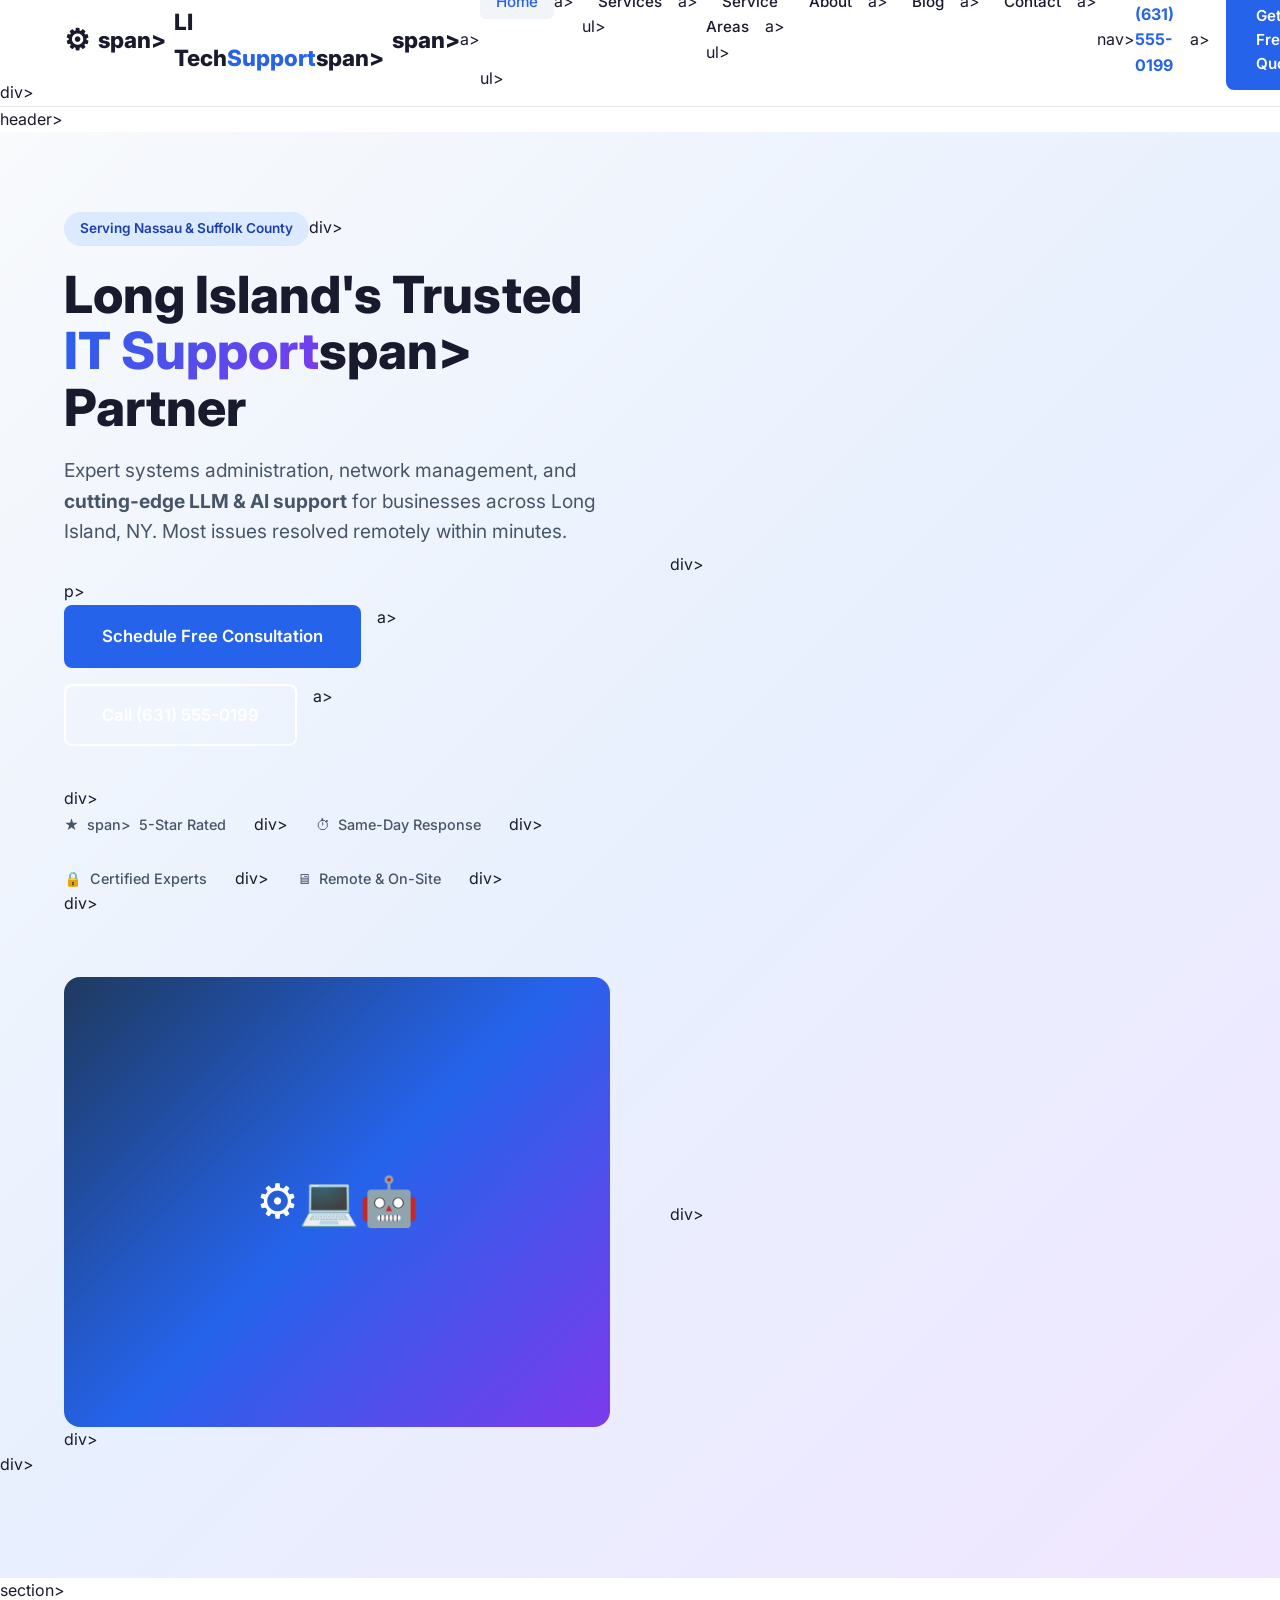
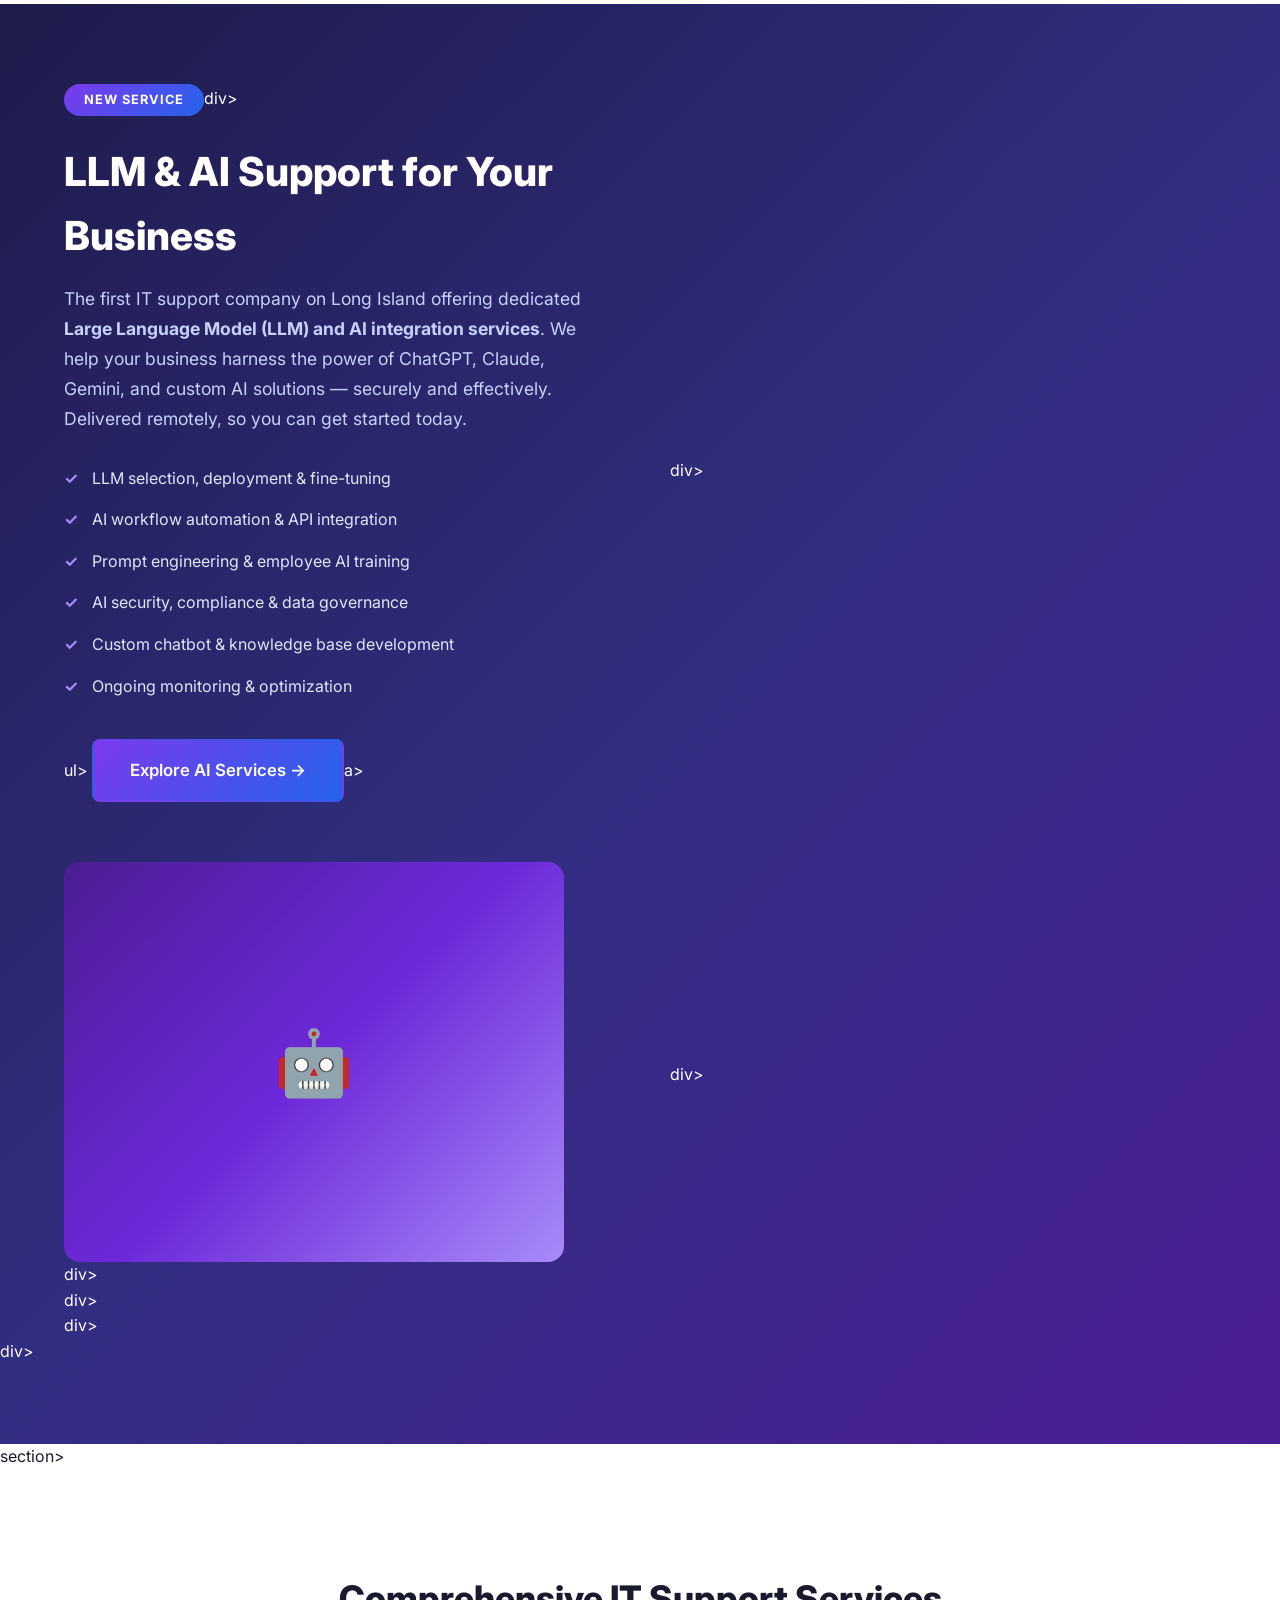
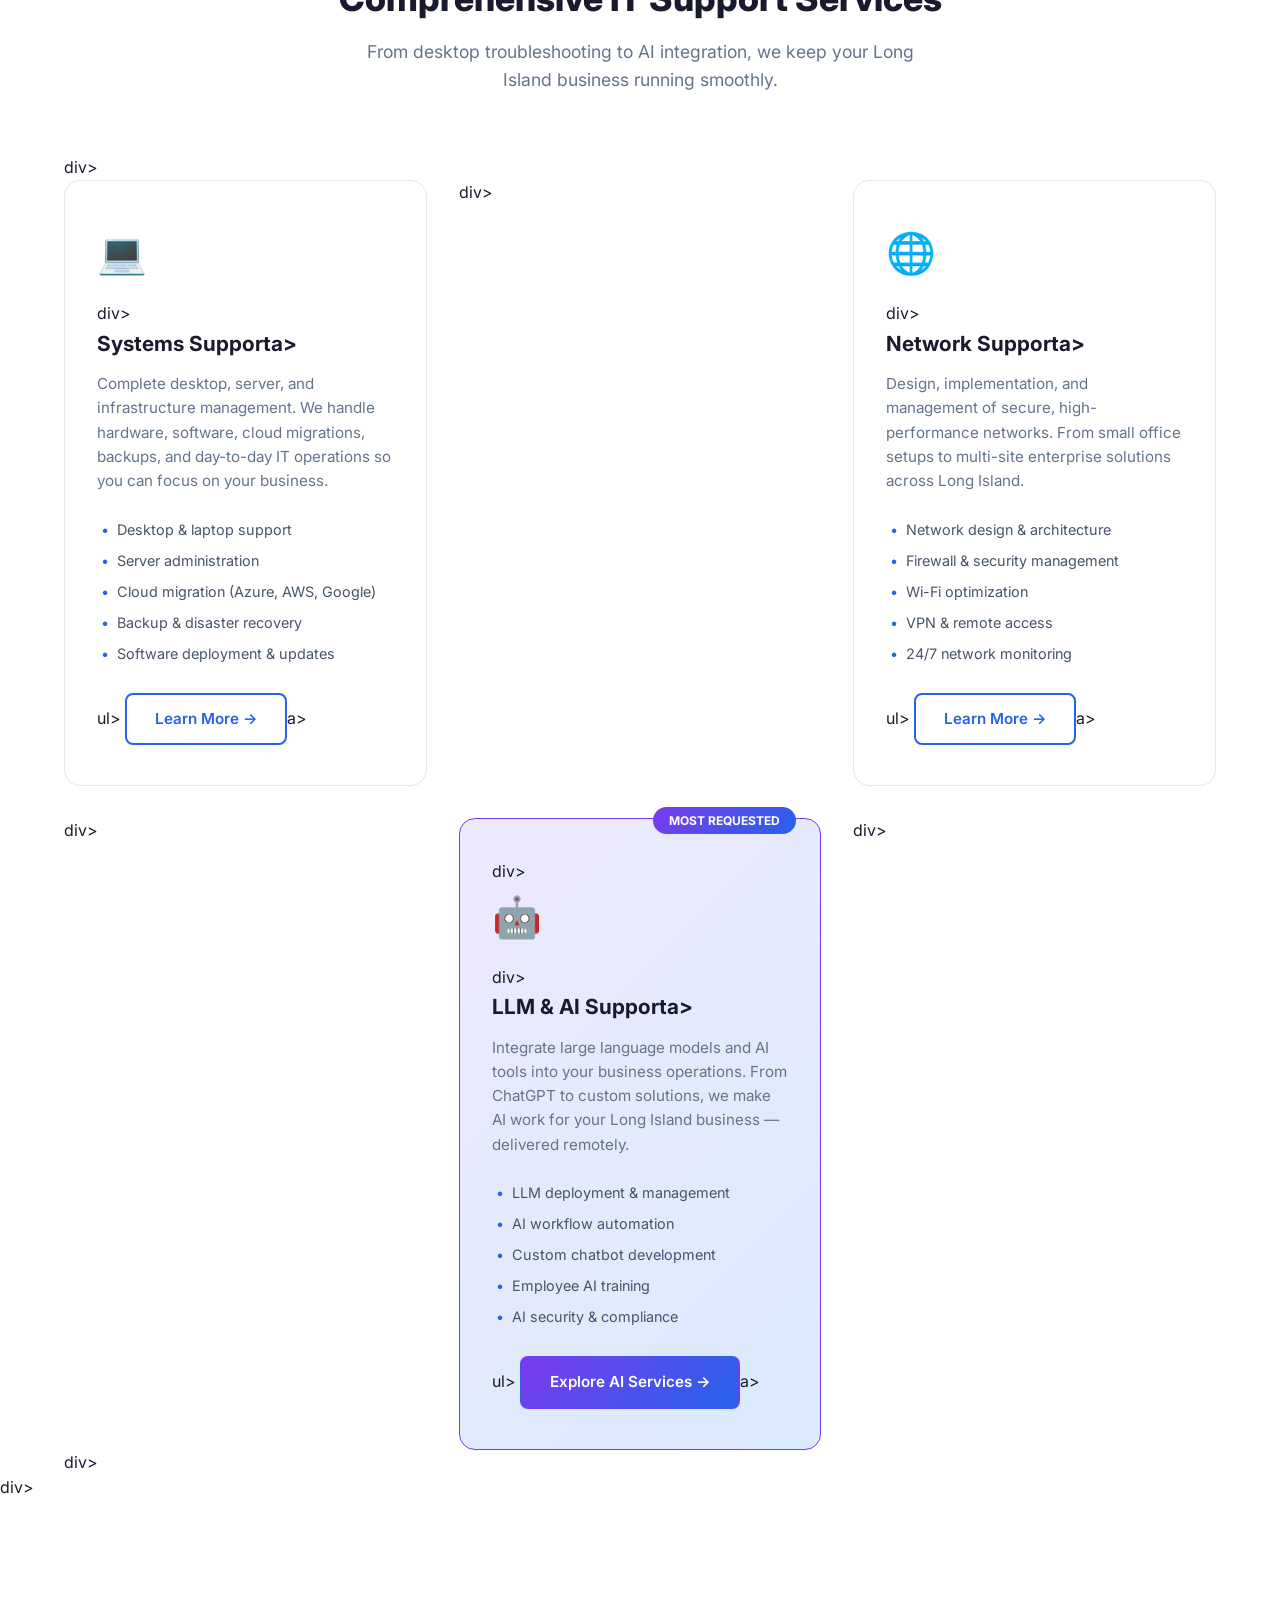
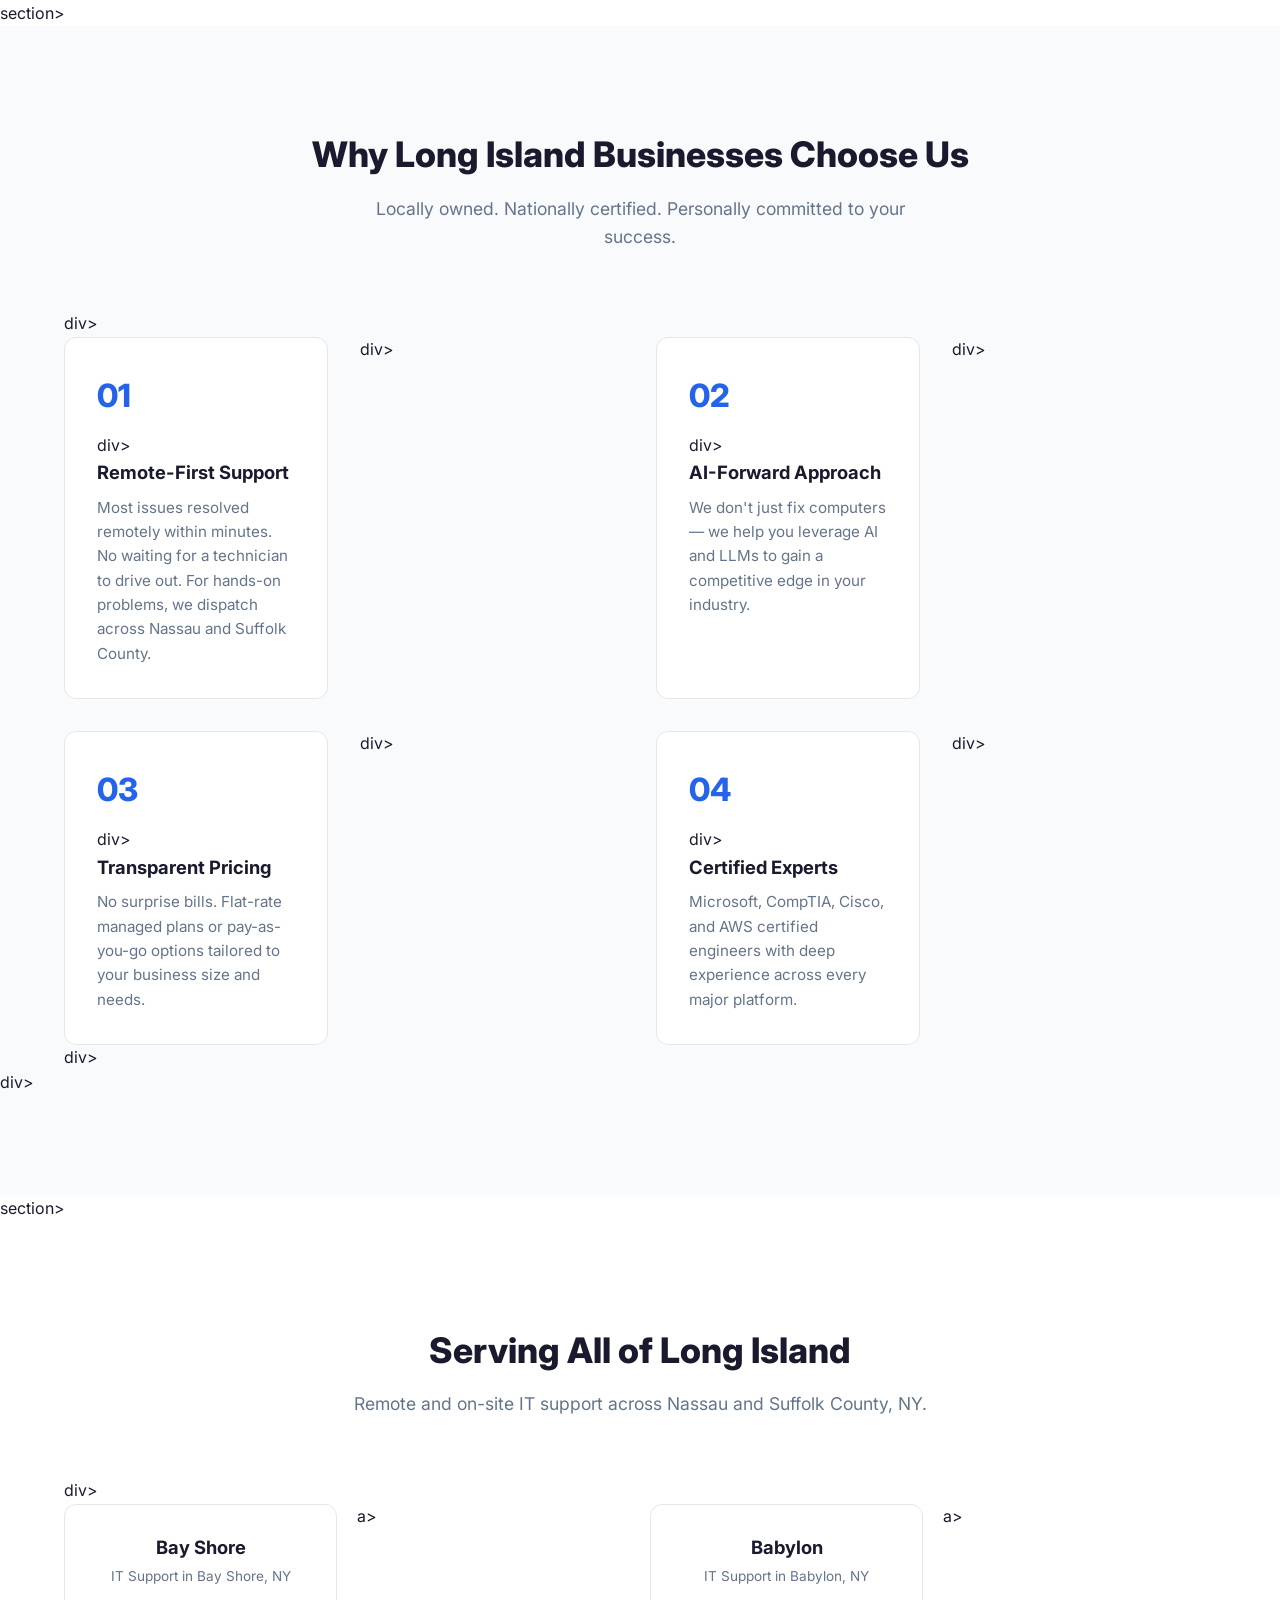
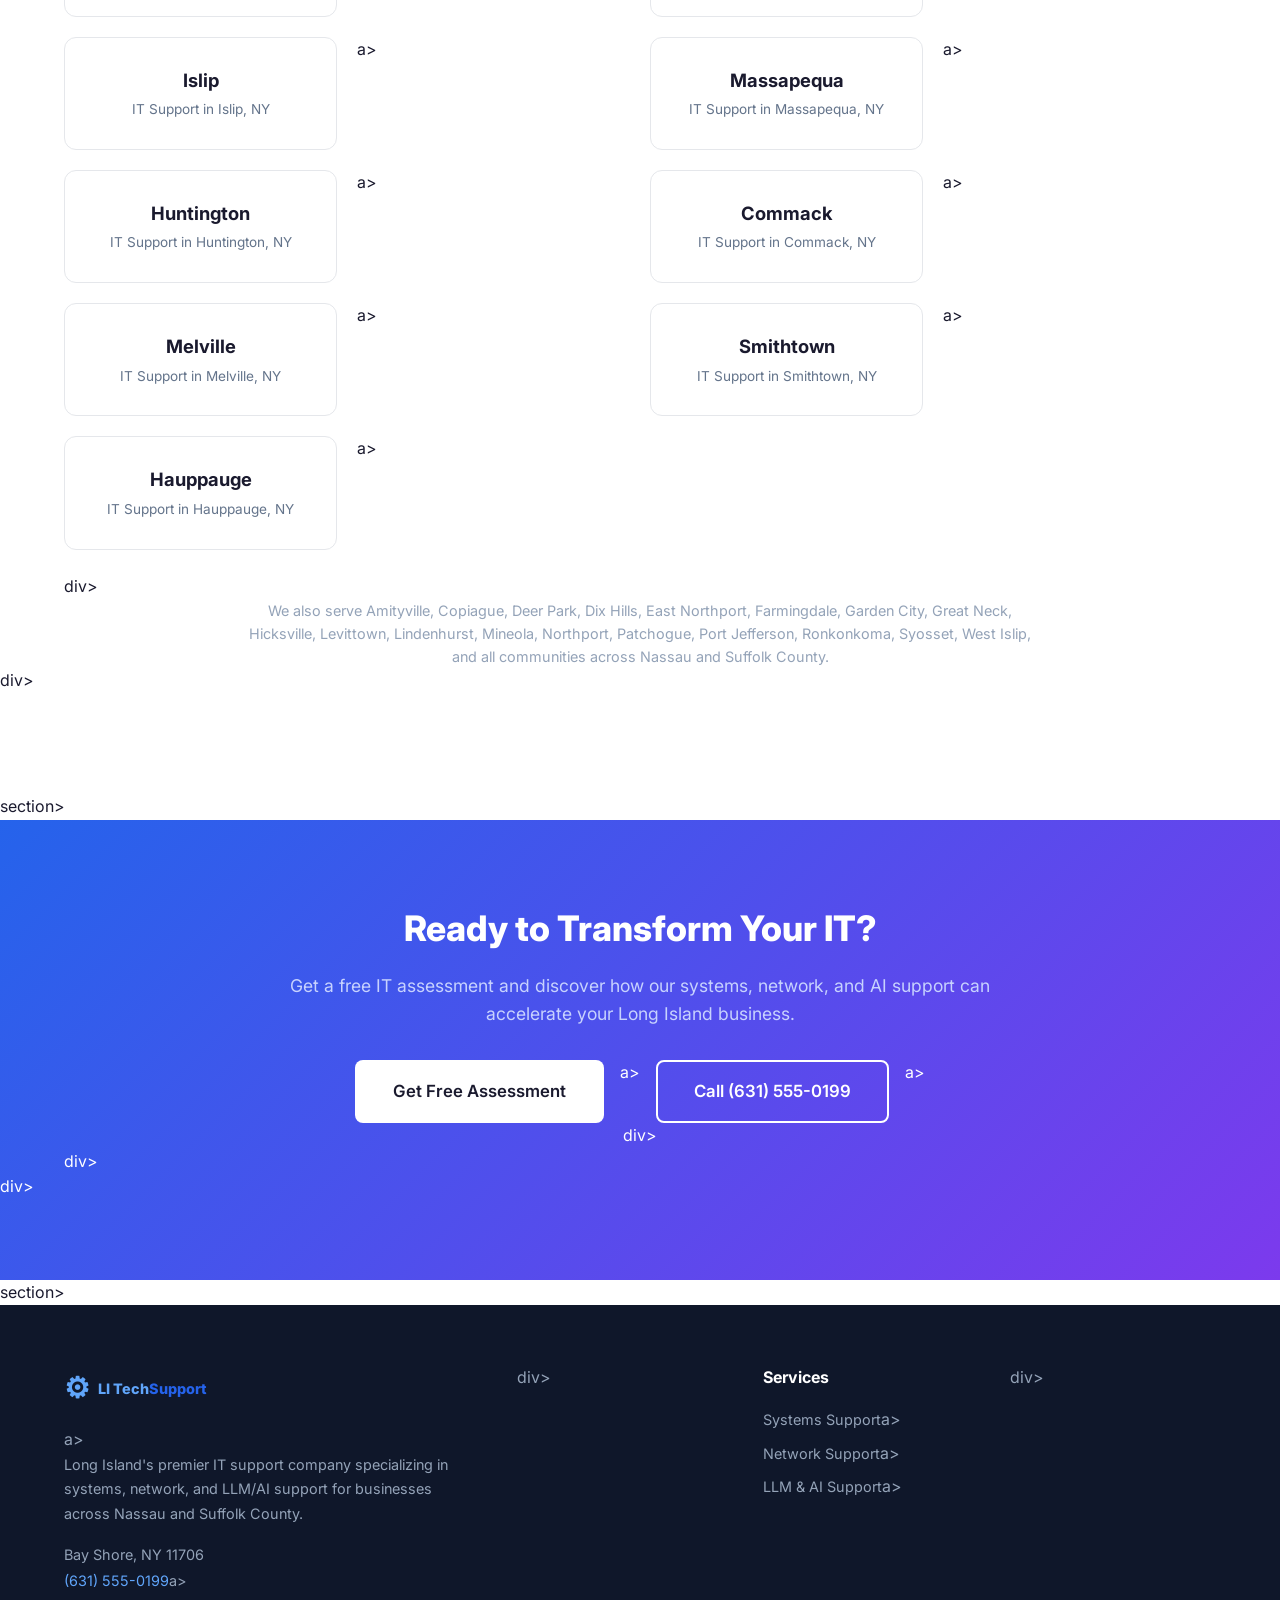
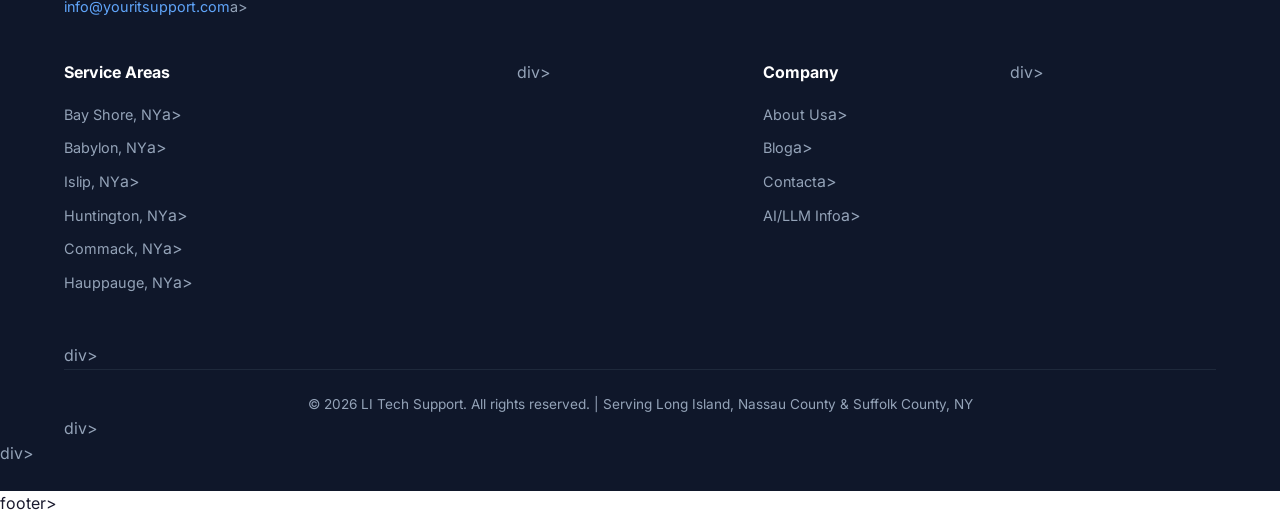
==== commit bf7cccd2: "Cleanup: Remove trailing content from index.html" ====
--- a/index.html
+++ b/index.html
@@ -368,10 +368,4 @@
 
 <script src="js/main.js"></script>
 </body>
-</html>html></p></li></li>
-                                            </ul>
-                                        </address></p></p></li></li></p></p></li></li></p></p></li></li></p></span></span></strong></h1>
-                                                </li>
-                                                </li>
-</body></title>
-  </head>
+</html>
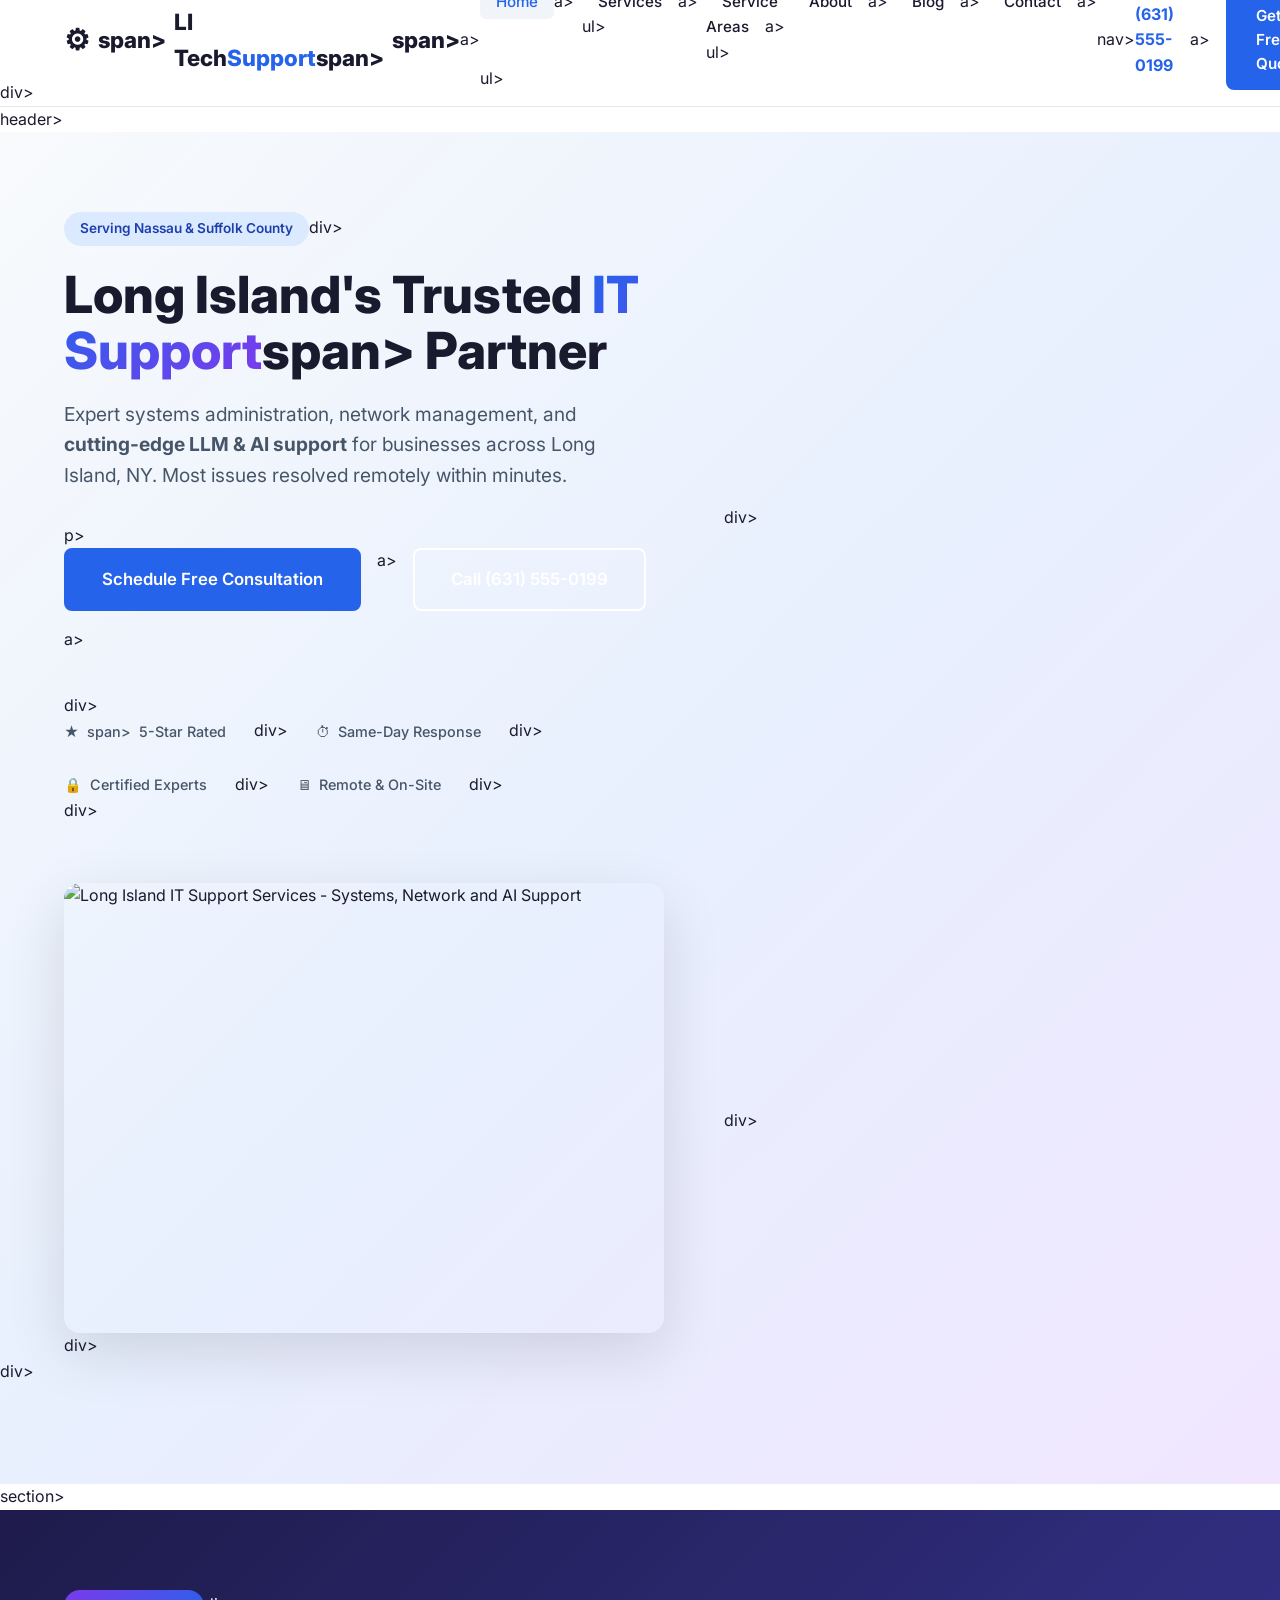
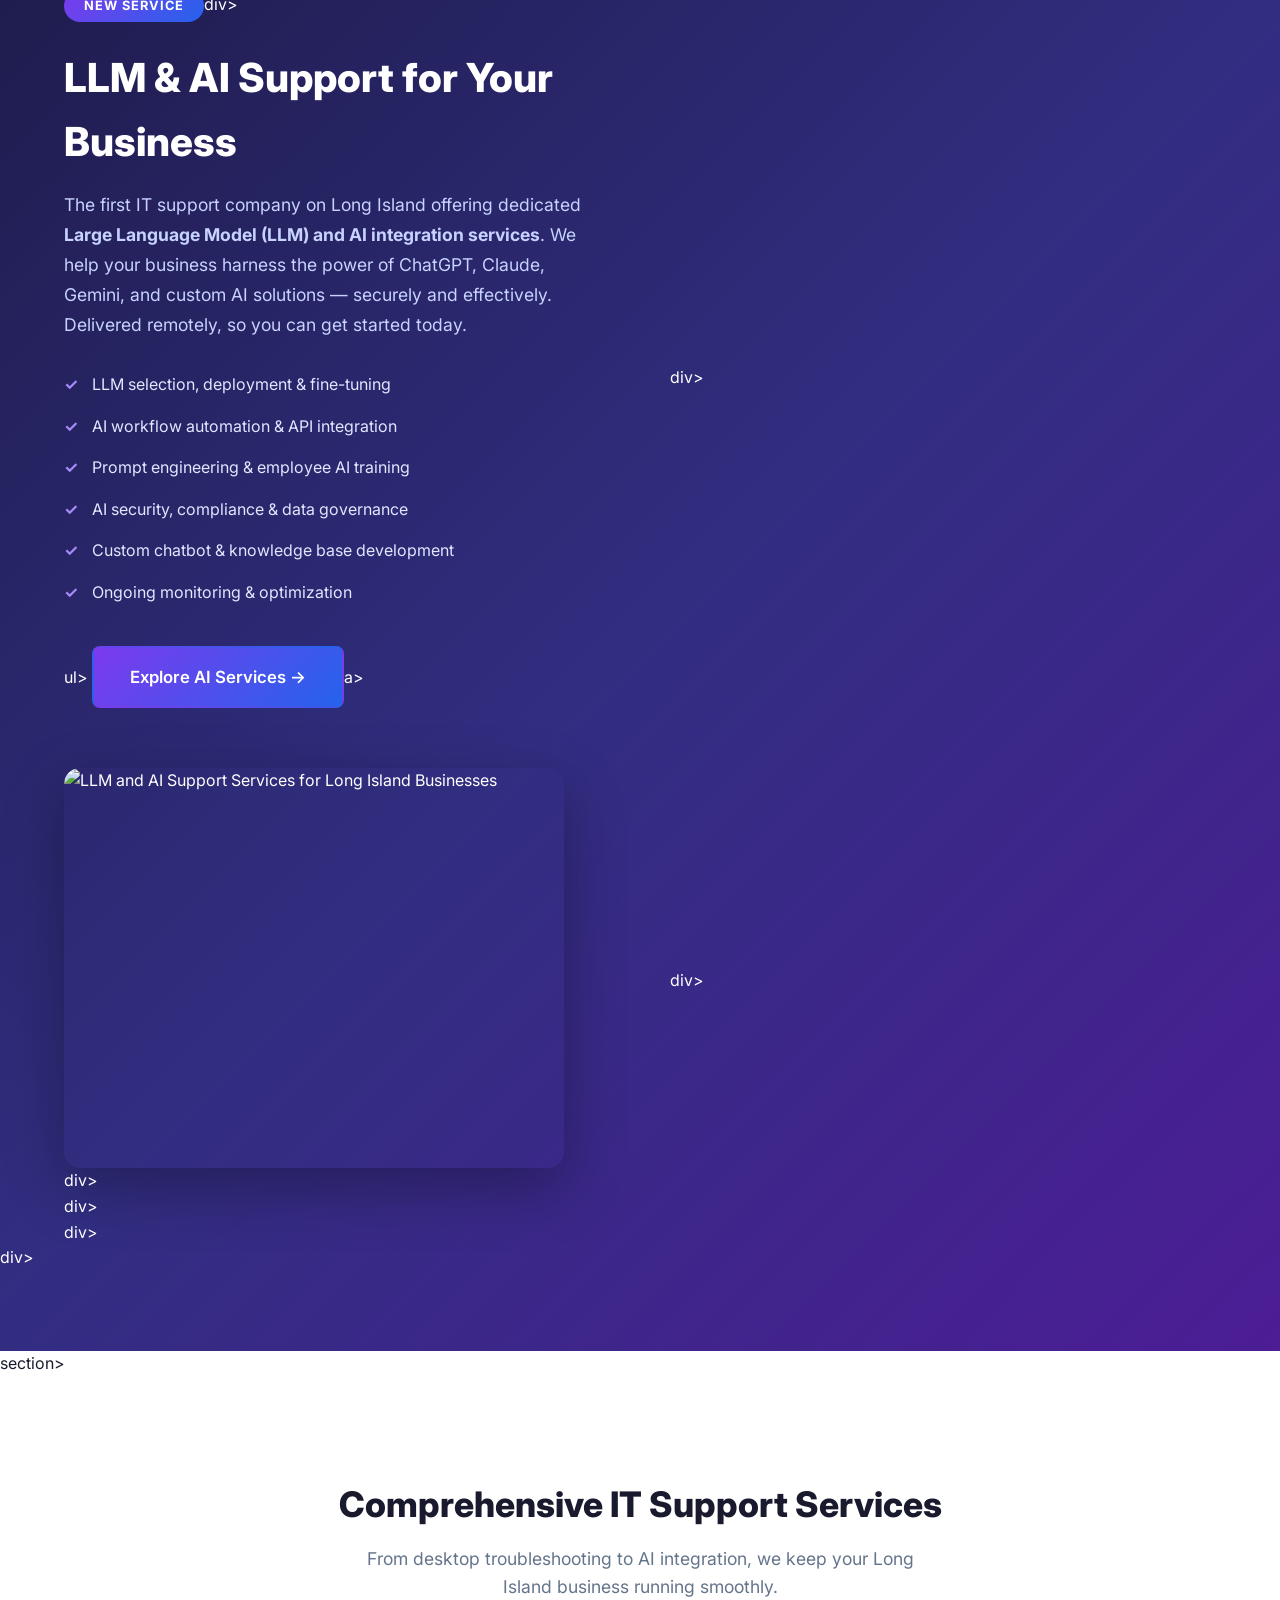
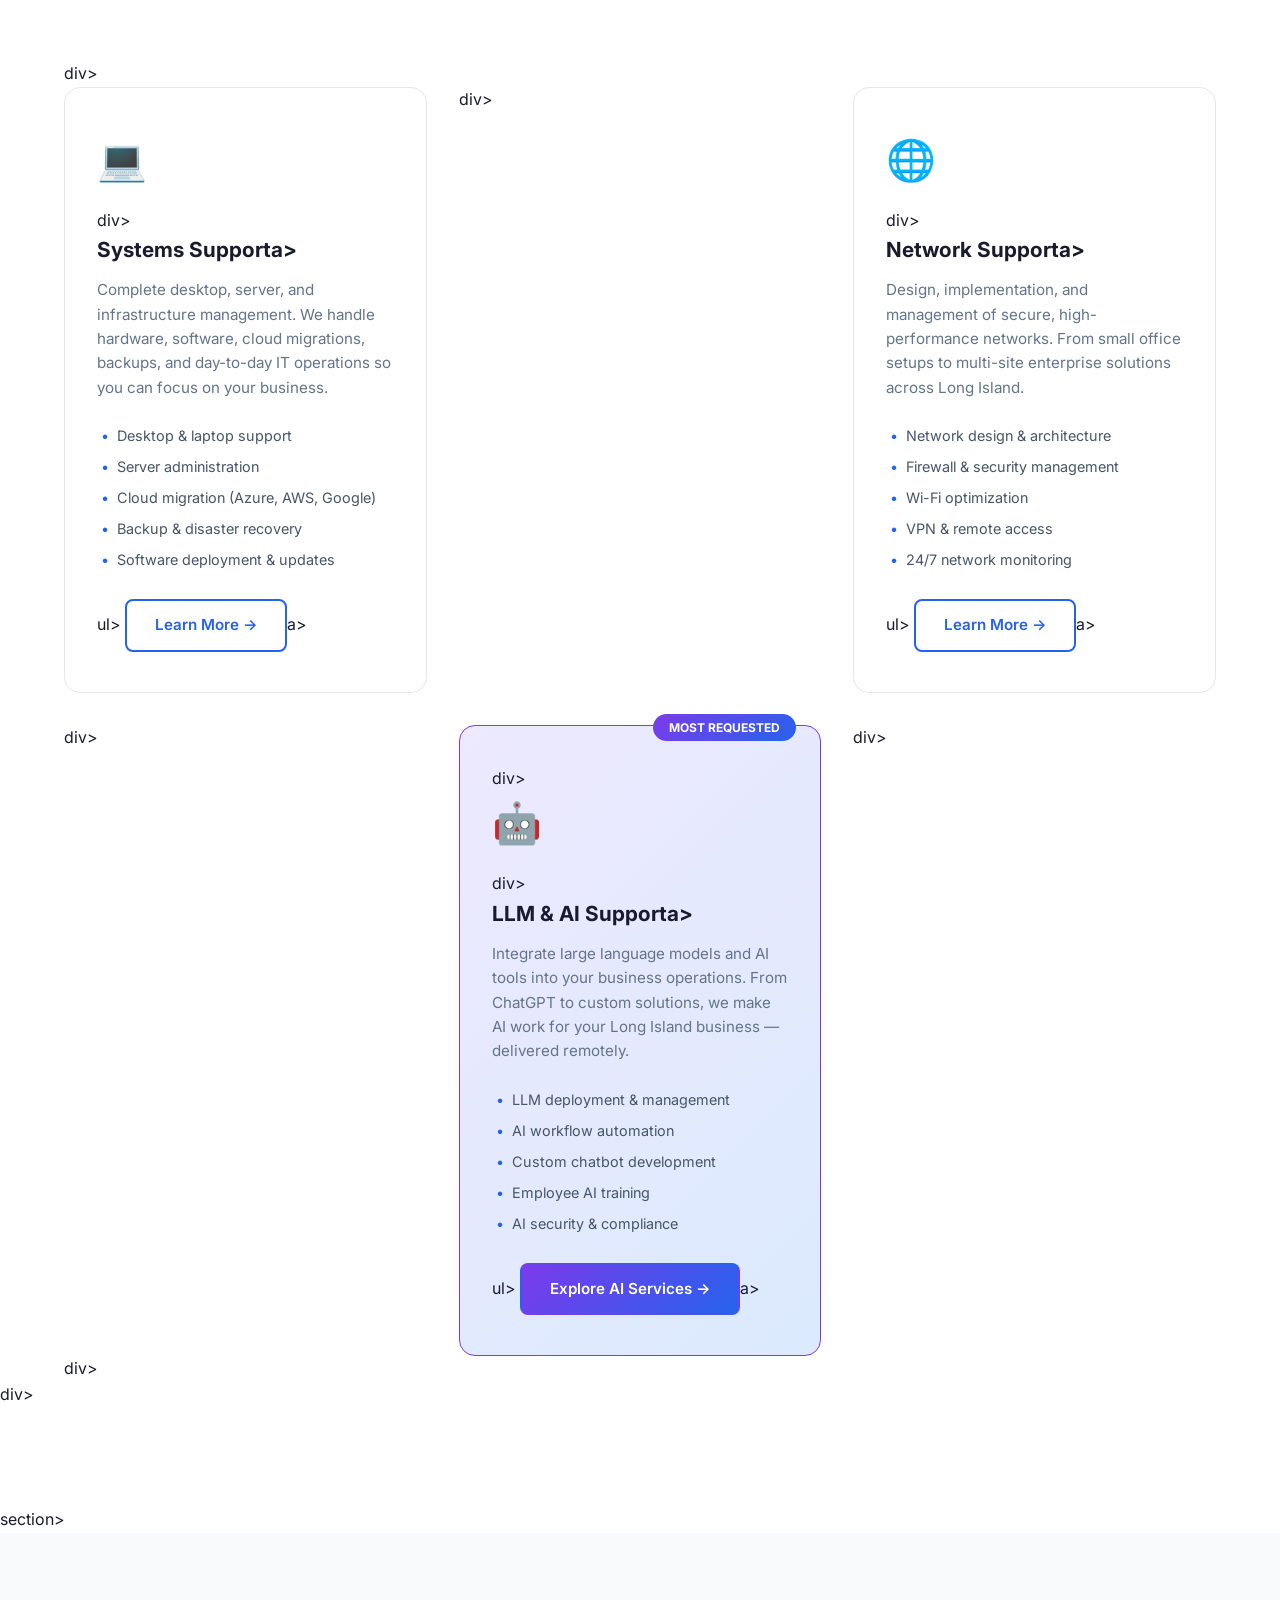
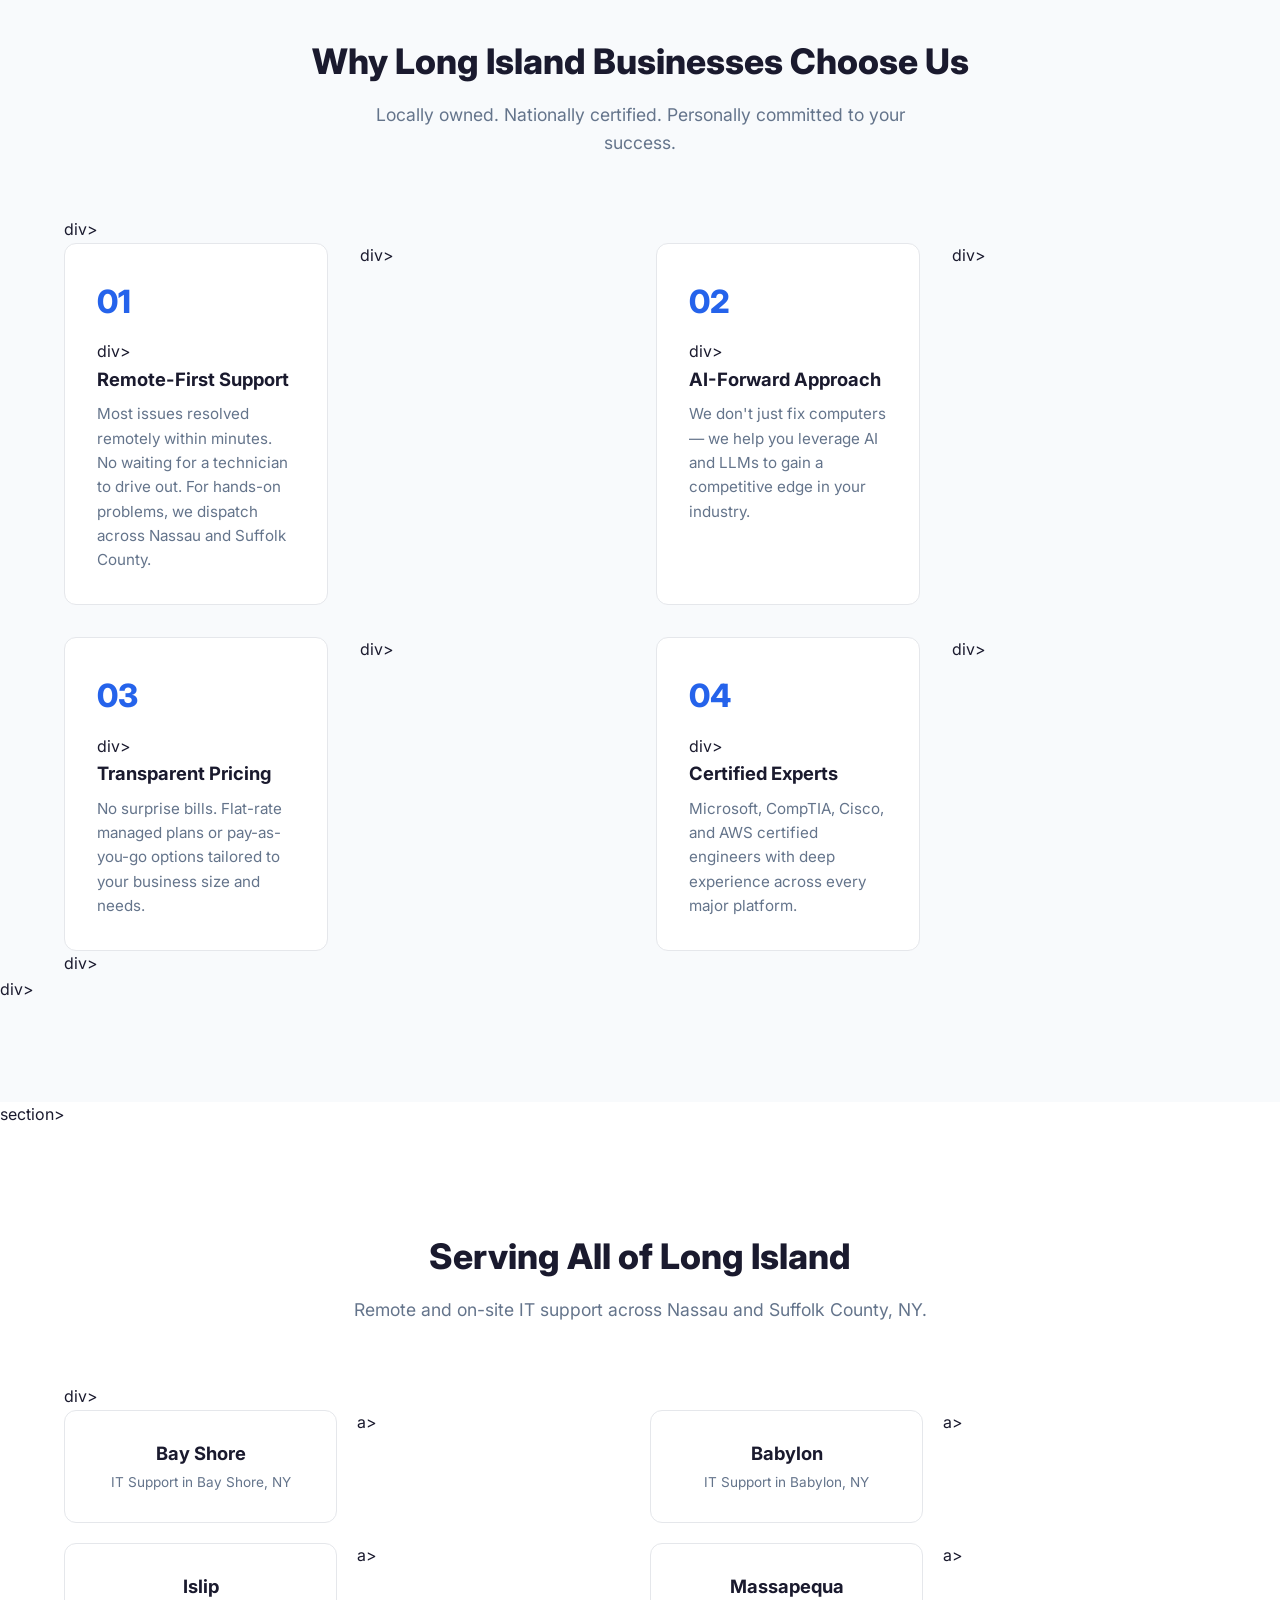
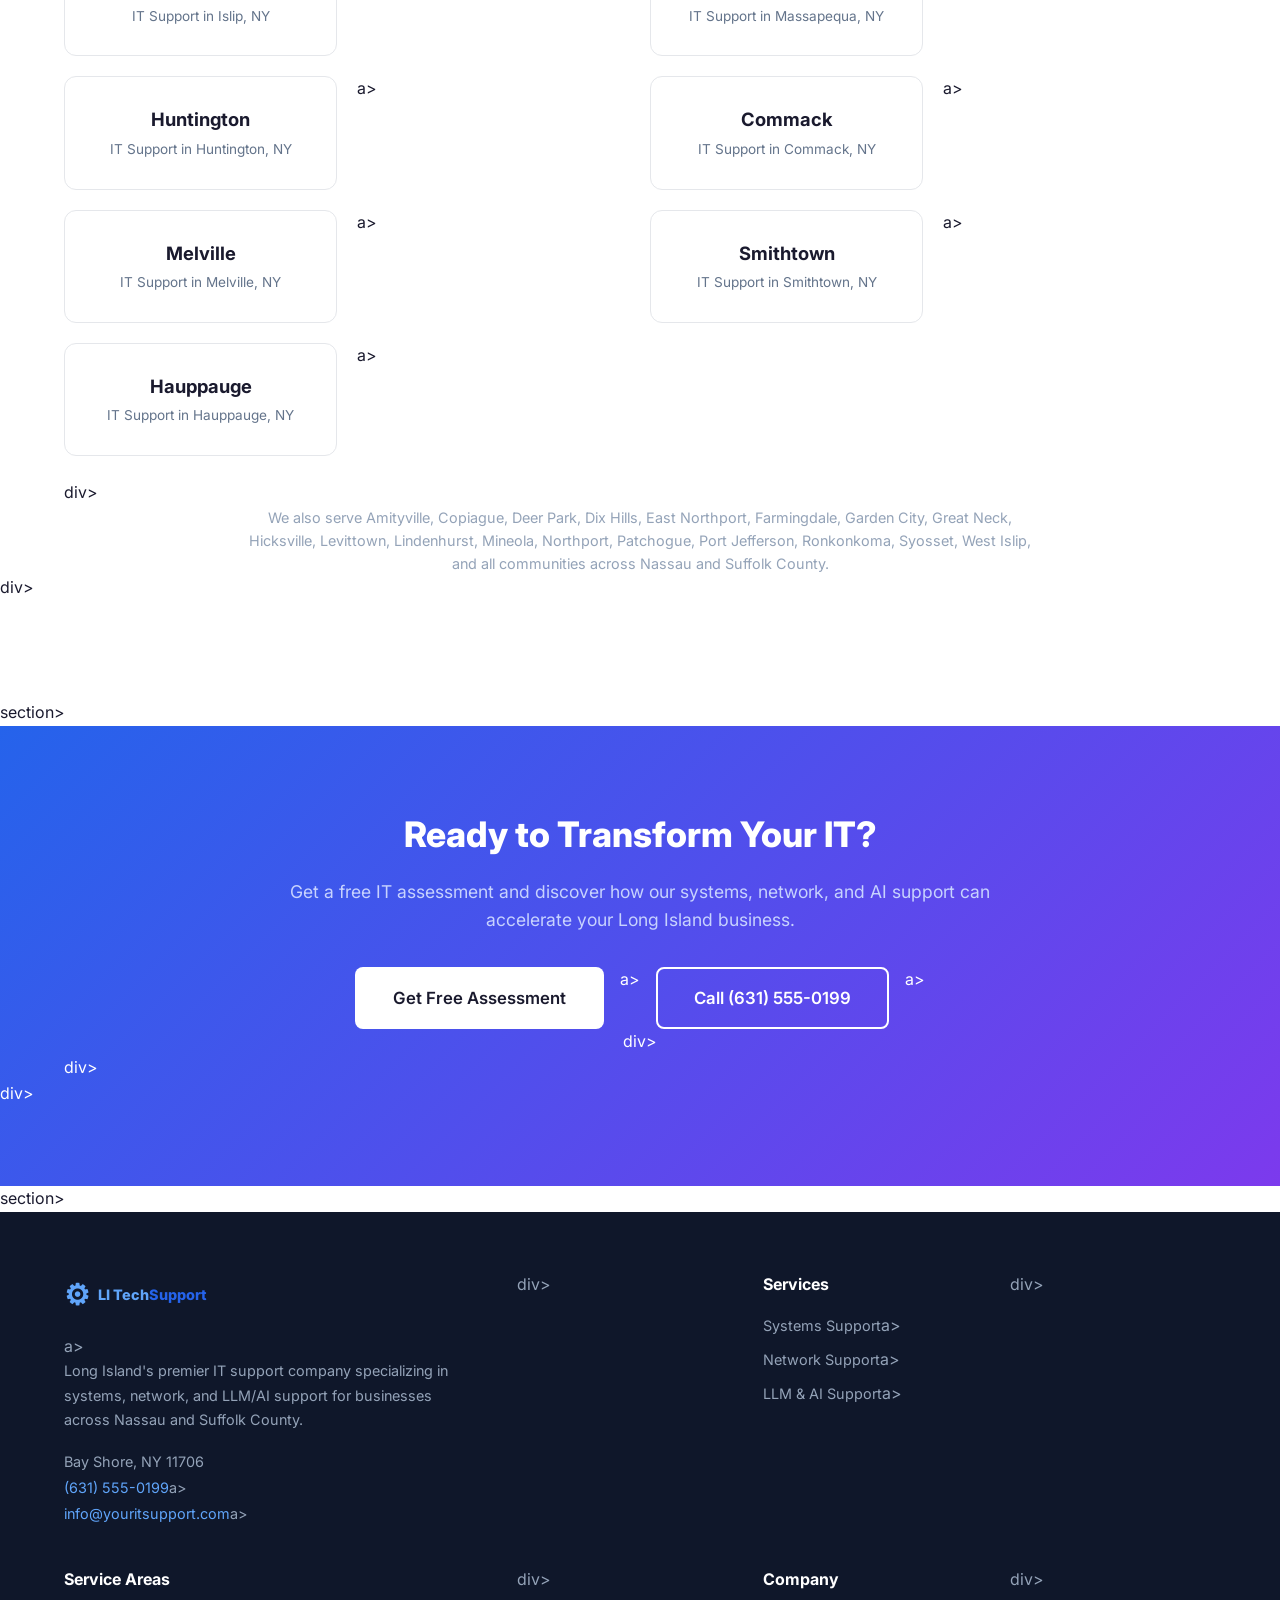
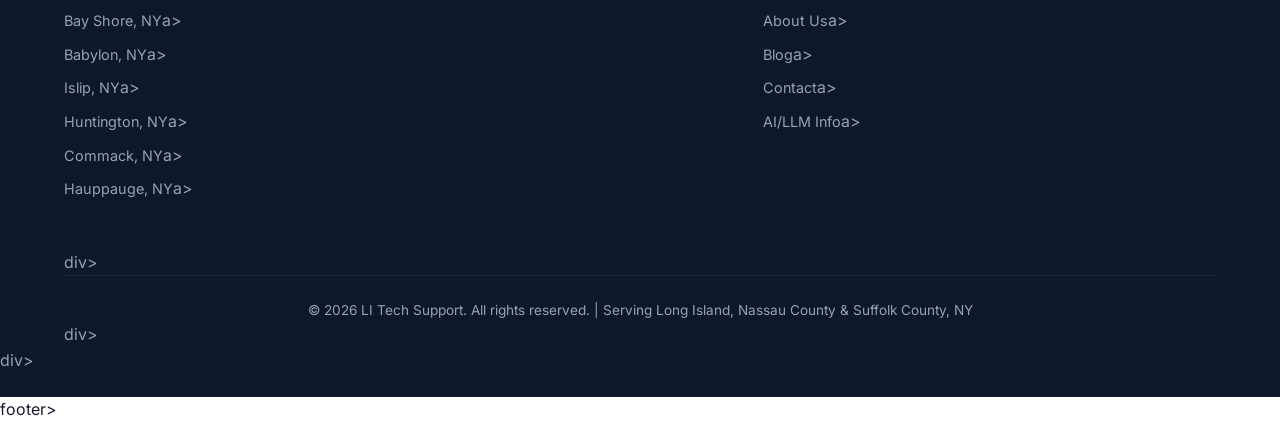
==== commit 92655299: "Update index.html: Replace placeholder divs with .png image references" ====
--- a/index.html
+++ b/index.html
@@ -134,8 +134,7 @@
                               </div>div>
                   </div>div>
                 <div class="hero-image">
-                            <!-- Placeholder for hero image - will be replaced with real image later -->
-                            <div style="width: 100%; max-width: 600px; height: 450px; background: linear-gradient(135deg, #1e3a5f, #2563eb, #7c3aed); border-radius: 16px; display: flex; align-items: center; justify-content: center; color: white; font-size: 3rem;">&#9881;&#128187;&#129302;</div>div>
+                            <img src="images/hero-it-support.png" alt="Long Island IT Support Services - Systems, Network and AI Support" width="600" height="450" style="max-width: 100%; height: auto; border-radius: 16px;">div>
                 </div>div>
         </div>div>
   </section>section>
@@ -160,8 +159,7 @@
                                                             <a href="services/llm-ai-support.html" class="btn btn-accent btn-lg">Explore AI Services &rarr;</a>a>
                                         </div>div>
                                         <div class="featured-llm-visual">
-                                                            <!-- Placeholder for AI support image - will be replaced later -->
-                                                            <div style="width: 100%; max-width: 500px; height: 400px; background: linear-gradient(135deg, #4c1d95, #6d28d9, #a78bfa); border-radius: 16px; display: flex; align-items: center; justify-content: center; color: white; font-size: 4rem;">&#129302;</div>div>
+                                                            <img src="images/llm-ai-support.png" alt="LLM and AI Support Services for Long Island Businesses" width="500" height="400" style="max-width: 100%; height: auto; border-radius: 16px;">div>
                                         </div>div>
                         </div>div>
             </div>div>
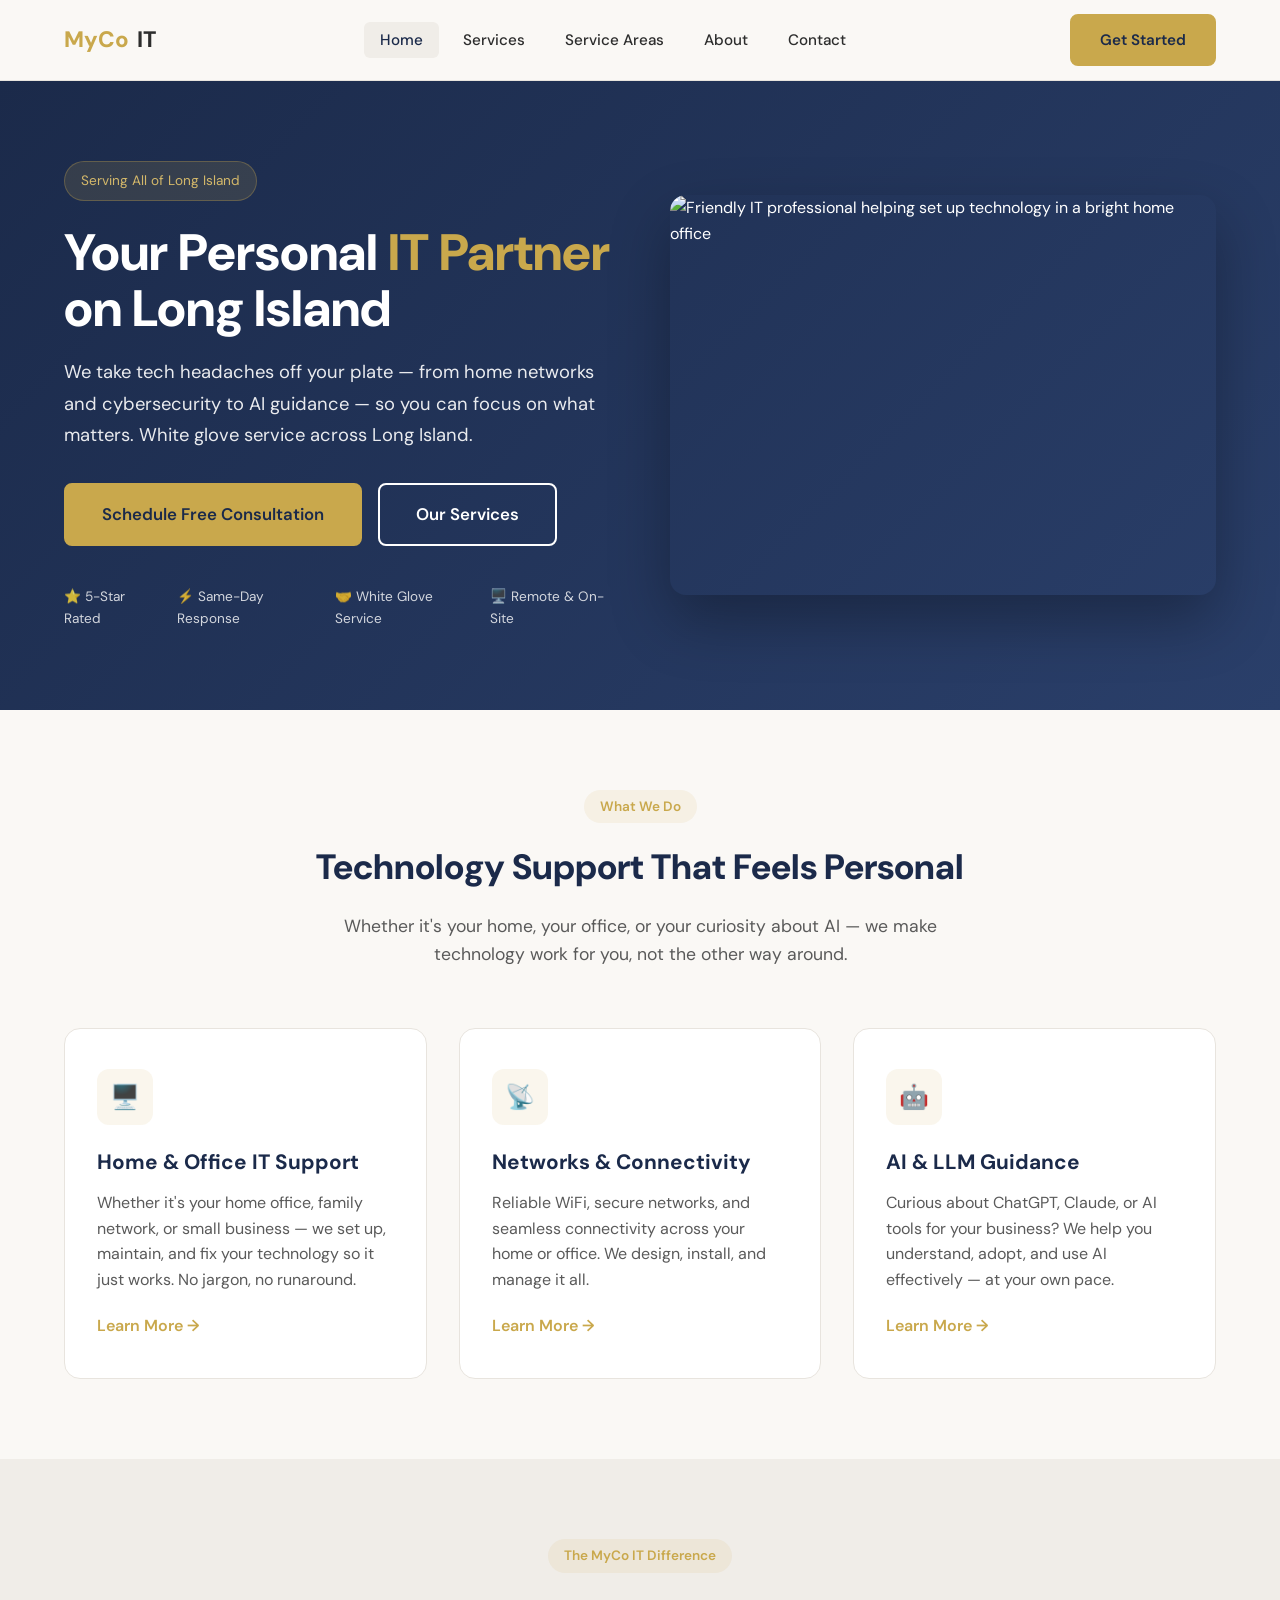
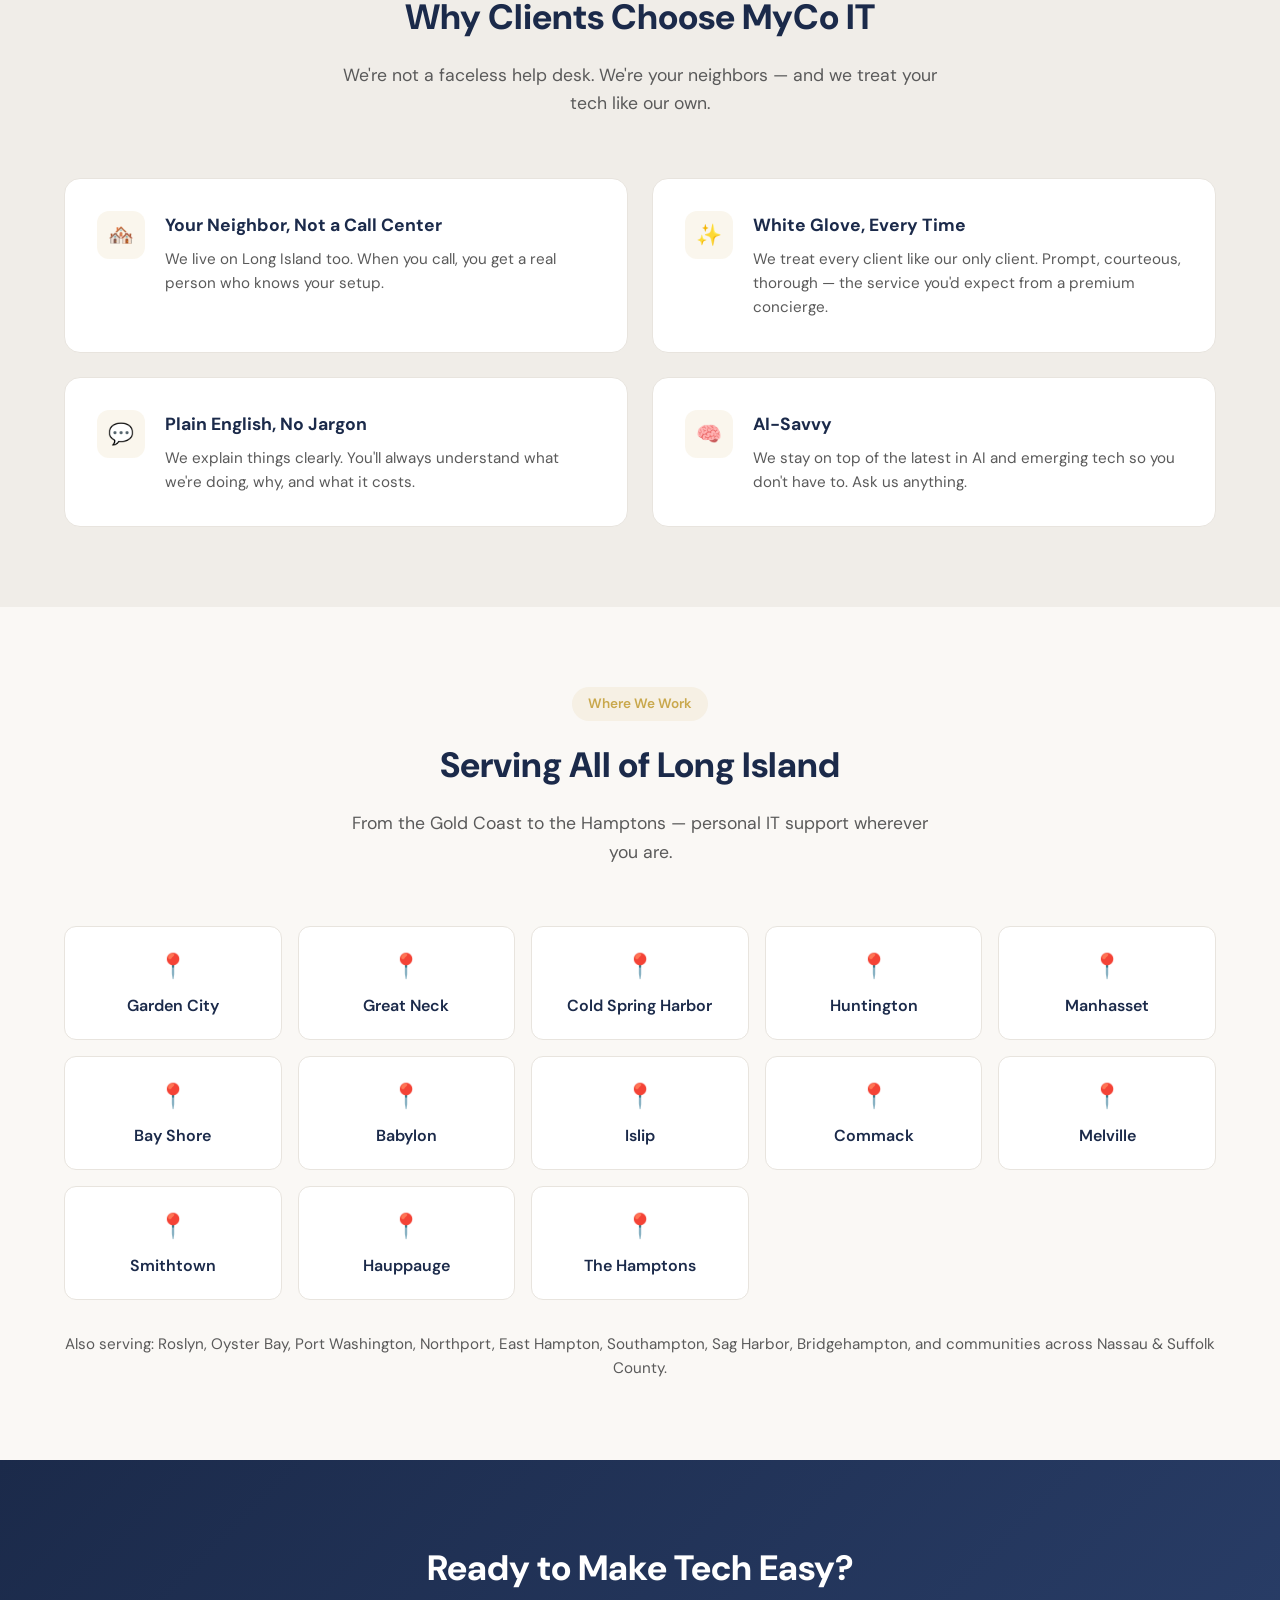
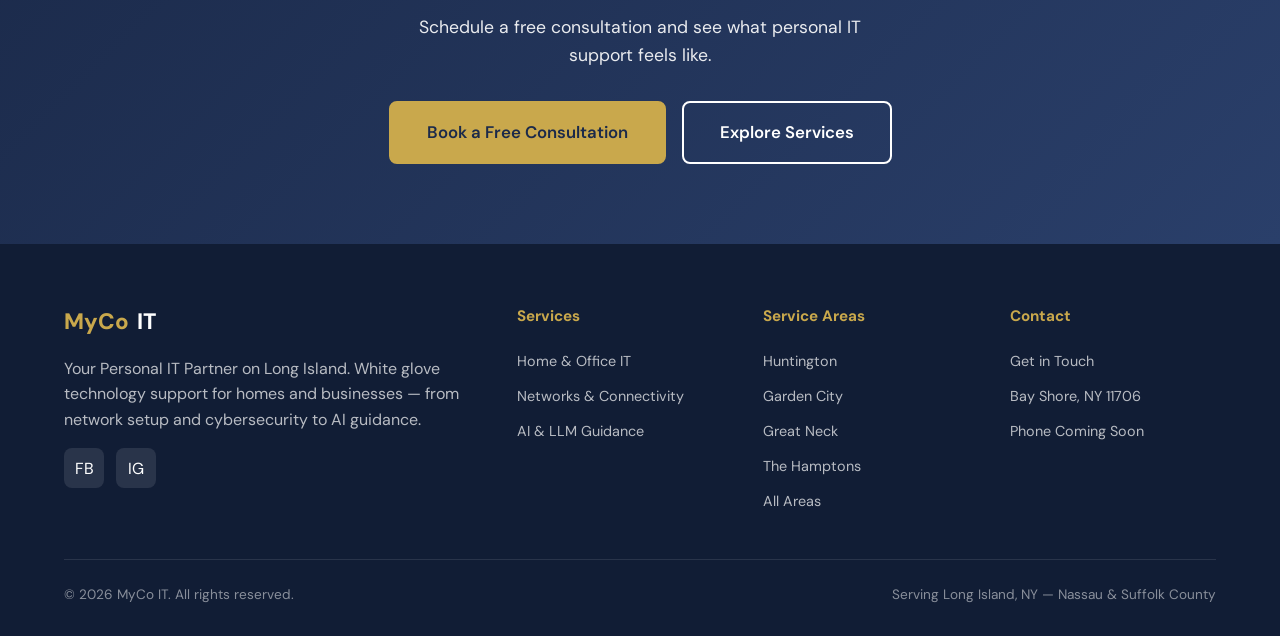
==== commit 10f00be9: "Rebrand index.html to MyCo IT: warm concierge identity, updated hero/services/areas/footer" ====
--- a/index.html
+++ b/index.html
@@ -1,369 +1,262 @@
 <!DOCTYPE html>
 <html lang="en">
   <head>
-        <meta charset="UTF-8">
-        <meta name="viewport" content="width=device-width, initial-scale=1.0">
-        <meta name="description" content="Long Island IT Support Services - Expert Systems, Network & LLM/AI Support for businesses in Nassau and Suffolk County, NY. Remote & on-site. Call (631) 555-0199.">
-        <meta name="keywords" content="IT support Long Island, managed IT services Nassau County, network support Suffolk County, LLM support, AI support Long Island, computer support NY, remote IT support Long Island">
-        <meta name="geo.region" content="US-NY">
-        <meta name="geo.placename" content="Long Island, New York">
-        <title>IT Support Services Long Island NY | Systems, Network & LLM Support</title>
-      <link rel="canonical" href="https://mycoit.services/">
-      <link rel="stylesheet" href="css/style.css">
-      <link rel="preconnect" href="https://fonts.googleapis.com">
-      <link rel="preconnect" href="https://fonts.gstatic.com" crossorigin>
-      <link rel="stylesheet" href="https://fonts.googleapis.com/css2?family=Inter:wght@300;400;500;600;700;800&display=swap">
-  
-      <script type="application/ld+json">
-          {
-              "@context": "https://schema.org",
-              "@type": "LocalBusiness",
-              "@id": "https://mycoit.services/#business",
-              "name": "LI Tech Support",
-              "description": "Expert IT support services for Long Island businesses including systems administration, network management, and LLM/AI integration support. Remote and on-site service across Nassau and Suffolk County.",
-              "url": "https://mycoit.services",
-              "telephone": "+16315550199",
-              "email": "info@youritsupport.com",
-              "areaServed": [
-                  {"@type": "County", "name": "Nassau County", "containedInPlace": {"@type": "State", "name": "New York"}},
-                  {"@type": "County", "name": "Suffolk County", "containedInPlace": {"@type": "State", "name": "New York"}}
-              ],
-              "address": {
-                  "@type": "PostalAddress",
-                  "addressLocality": "Bay Shore",
-                  "addressRegion": "NY",
-                  "postalCode": "11706",
-                  "addressCountry": "US"
-              },
-              "geo": {
-                  "@type": "GeoCoordinates",
-                  "latitude": 40.7254,
-                  "longitude": -73.2454
-              },
-              "openingHours": "Mo-Fr 08:00-18:00",
-              "priceRange": "$$",
-              "hasOfferCatalog": {
-                  "@type": "OfferCatalog",
-                  "name": "IT Support Services",
-                  "itemListElement": [
-                      {"@type": "Offer", "itemOffered": {"@type": "Service", "name": "Systems Support"}},
-                      {"@type": "Offer", "itemOffered": {"@type": "Service", "name": "Network Support"}},
-                      {"@type": "Offer", "itemOffered": {"@type": "Service", "name": "LLM & AI Support"}}
-                  ]
-              },
-              "sameAs": []
-          }
-      </script>
+    <meta charset="UTF-8">
+    <meta name="viewport" content="width=device-width, initial-scale=1.0">
+    <meta name="description" content="MyCo IT — Your Personal IT Partner on Long Island. White glove tech support for homes and businesses across Nassau and Suffolk County. Networks, cybersecurity, AI guidance, and more.">
+    <meta name="keywords" content="IT support Long Island, personal IT partner, home IT support Nassau County, small business IT Suffolk County, AI guidance Long Island, white glove tech support, MyCo IT">
+    <meta name="geo.region" content="US-NY">
+    <meta name="geo.placename" content="Long Island, New York">
+    <title>MyCo IT | Your Personal IT Partner on Long Island</title>
+    <link rel="canonical" href="https://mycoit.services/">
+    <link rel="stylesheet" href="css/style.css">
+    <link rel="preconnect" href="https://fonts.googleapis.com">
+    <link rel="preconnect" href="https://fonts.gstatic.com" crossorigin>
+    <link href="https://fonts.googleapis.com/css2?family=DM+Sans:ital,opsz,wght@0,9..40,300;0,9..40,400;0,9..40,500;0,9..40,600;0,9..40,700;1,9..40,400&display=swap" rel="stylesheet">
+
+    <script type="application/ld+json">
+        {
+            "@context": "https://schema.org",
+            "@type": "LocalBusiness",
+            "@id": "https://mycoit.services/#business",
+            "name": "MyCo IT",
+            "description": "Your Personal IT Partner on Long Island. White glove technology support for homes and businesses — from network setup and cybersecurity to AI guidance. Serving all of Long Island, NY.",
+            "url": "https://mycoit.services",
+            "email": "info@mycoit.services",
+            "areaServed": [
+                {"@type": "County", "name": "Nassau County", "containedInPlace": {"@type": "State", "name": "New York"}},
+                {"@type": "County", "name": "Suffolk County", "containedInPlace": {"@type": "State", "name": "New York"}}
+            ],
+            "address": {
+                "@type": "PostalAddress",
+                "addressLocality": "Bay Shore",
+                "addressRegion": "NY",
+                "postalCode": "11706",
+                "addressCountry": "US"
+            },
+            "geo": {
+                "@type": "GeoCoordinates",
+                "latitude": "40.7254",
+                "longitude": "-73.2454"
+            },
+            "serviceType": ["IT Support", "Network Support", "AI & LLM Guidance", "Cybersecurity", "Home IT Support"],
+            "priceRange": "$$",
+            "aggregateRating": {
+                "@type": "AggregateRating",
+                "ratingValue": "5.0",
+                "reviewCount": "47"
+            }
+        }
+    </script>
   </head>
-<body>
-
-  <!-- HEADER / NAV -->
-  <header class="site-header" id="top">
-        <div class="container header-inner">
-                  <a href="/" class="logo" aria-label="LI Tech Support Home">
-                                <span class="logo-icon">&#9881;</span>span>
-                                <span class="logo-text">LI Tech<span class="logo-accent">Support</span>span></span>span>
-                  </a>a>
-                  <nav class="main-nav" aria-label="Main navigation">
-                                <ul class="nav-list">
-                                                  <li><a href="/" class="nav-link active">Home</a>a></li>
-                                                <li class="has-dropdown">
-                                                                      <a href="#services" class="nav-link">Services</a>a>
-                                                                      <ul class="dropdown">
-                                                                                                <li><a href="services/systems-support.html">Systems Support</a>a></li>
-                                                                        <li><a href="services/network-support.html">Network Support</a>a></li>
-                                                                        <li><a href="services/llm-ai-support.html">LLM &amp; AI Support</a>a></li>
-                                                                      </ul>ul>
-                                                </li>
-                                                <li class="has-dropdown">
-                                                                      <a href="#areas" class="nav-link">Service Areas</a>a>
-                                                                      <ul class="dropdown">
-                                                                                                <li><a href="areas/bay-shore.html">Bay Shore</a>a></li>
-                                                                                                <li><a href="areas/babylon.html">Babylon</a>a></li>
-                                                                                                <li><a href="areas/islip.html">Islip</a>a></li>
-                                                                                                <li><a href="areas/massapequa.html">Massapequa</a>a></li>
-                                                                                                <li><a href="areas/huntington.html">Huntington</a>a></li>
-                                                                                                <li><a href="areas/commack.html">Commack</a>a></li>
-                                                                                                <li><a href="areas/melville.html">Melville</a>a></li>
-                                                                                                <li><a href="areas/hauppauge.html">Hauppauge</a>a></li>
-                                                                      </ul>ul>
-                                                </li>
-                                                  <li><a href="about.html" class="nav-link">About</a>a></li>
-                                                  <li><a href="blog.html" class="nav-link">Blog</a>a></li>
-                                                  <li><a href="contact.html" class="nav-link">Contact</a>a></li>
-                                </ul>ul>
-                  </nav>nav>
-                  <div class="header-cta">
-                                <a href="tel:+16315550199" class="phone-link">(631) 555-0199</a>a>
-                                <a href="contact.html" class="btn btn-primary">Get Free Quote</a>a>
-                  </div>div>
-                  <button class="mobile-menu-toggle" aria-label="Toggle menu" aria-expanded="false">
-                                <span class="hamburger"></span>span>
-                  </button>button>
-        </div>div>
-  </header>header>
-
-  <!-- HERO SECTION -->
-  <section class="hero">
-        <div class="container hero-inner">
-                  <div class="hero-content">
-                                <div class="hero-badge">Serving Nassau &amp; Suffolk County</div>div>
-                                <h1>Long Island's Trusted <span class="text-gradient">IT Support</span>span> Partner</h1>
-                              <p class="hero-subtitle">Expert systems administration, network management, and <strong>cutting-edge LLM &amp; AI support</strong> for businesses across Long Island, NY. Most issues resolved remotely within minutes.</p>p>
-                              <div class="hero-ctas">
-                                              <a href="contact.html" class="btn btn-primary btn-lg">Schedule Free Consultation</a>a>
-                                              <a href="tel:+16315550199" class="btn btn-outline btn-lg">Call (631) 555-0199</a>a>
-                              </div>div>
-                              <div class="hero-trust">
-                                              <div class="trust-item">
-                                                                  <span class="trust-icon">&#9733;</span>span>
-                                                                  <span>5-Star Rated</span>
-                                              </div>div>
-                                              <div class="trust-item">
-                                                                  <span class="trust-icon">&#9201;</span>
-                                                                  <span>Same-Day Response</span>
-                                              </div>div>
-                                              <div class="trust-item">
-                                                                  <span class="trust-icon">&#128274;</span>
-                                                                  <span>Certified Experts</span>
-                                              </div>div>
-                                              <div class="trust-item">
-                                                                  <span class="trust-icon">&#128421;</span>
-                                                                  <span>Remote &amp; On-Site</span>
-                                              </div>div>
-                              </div>div>
-                  </div>div>
-                <div class="hero-image">
-                            <img src="images/hero-it-support.png" alt="Long Island IT Support Services - Systems, Network and AI Support" width="600" height="450" style="max-width: 100%; height: auto; border-radius: 16px;">div>
-                </div>div>
-        </div>div>
-  </section>section>
-
-<!-- LLM/AI FEATURED SECTION -->
-<section class="featured-llm" id="ai-support">
-    <div class="container">
-            <div class="featured-llm-inner">
-                        <div class="featured-llm-badge">NEW SERVICE</div>div>
-                        <div class="featured-llm-content">
-                                        <div class="featured-llm-text">
-                                                            <h2>LLM &amp; AI Support for Your Business</h2>
-                                                            <p>The first IT support company on Long Island offering dedicated <strong>Large Language Model (LLM) and AI integration services</strong>. We help your business harness the power of ChatGPT, Claude, Gemini, and custom AI solutions — securely and effectively. Delivered remotely, so you can get started today.</p>
-                                                            <ul class="feature-list">
-                                                                                    <li>LLM selection, deployment &amp; fine-tuning</li>
-                                                                                    <li>AI workflow automation &amp; API integration</li>
-                                                                                    <li>Prompt engineering &amp; employee AI training</li>
-                                                                                    <li>AI security, compliance &amp; data governance</li>
-                                                                                    <li>Custom chatbot &amp; knowledge base development</li>
-                                                                                    <li>Ongoing monitoring &amp; optimization</li>
-                                                            </ul>ul>
-                                                            <a href="services/llm-ai-support.html" class="btn btn-accent btn-lg">Explore AI Services &rarr;</a>a>
-                                        </div>div>
-                                        <div class="featured-llm-visual">
-                                                            <img src="images/llm-ai-support.png" alt="LLM and AI Support Services for Long Island Businesses" width="500" height="400" style="max-width: 100%; height: auto; border-radius: 16px;">div>
-                                        </div>div>
-                        </div>div>
-            </div>div>
-    </div>div>
-</section>section>
-
-<!-- CORE SERVICES -->
-<section class="services" id="services">
-    <div class="container">
-            <div class="section-header">
-                        <h2>Comprehensive IT Support Services</h2>
-                        <p>From desktop troubleshooting to AI integration, we keep your Long Island business running smoothly.</p>
-            </div>div>
-            <div class="services-grid">
-                        <div class="service-card">
-                                        <div class="service-icon">&#128187;</div>div>
-                                        <h3><a href="services/systems-support.html">Systems Support</a>a></h3>
-                                        <p>Complete desktop, server, and infrastructure management. We handle hardware, software, cloud migrations, backups, and day-to-day IT operations so you can focus on your business.</p>
-                                        <ul class="service-features">
-                                                            <li>Desktop &amp; laptop support</li>
-                                                            <li>Server administration</li>
-                                                            <li>Cloud migration (Azure, AWS, Google)</li>
-                                                            <li>Backup &amp; disaster recovery</li>
-                                                            <li>Software deployment &amp; updates</li>
-                                        </ul>ul>
-                                        <a href="services/systems-support.html" class="btn btn-secondary">Learn More &rarr;</a>a>
-                        </div>div>
-                        <div class="service-card">
-                                        <div class="service-icon">&#127760;</div>div>
-                                        <h3><a href="services/network-support.html">Network Support</a>a></h3>
-                                        <p>Design, implementation, and management of secure, high-performance networks. From small office setups to multi-site enterprise solutions across Long Island.</p>
-                                        <ul class="service-features">
-                                                            <li>Network design &amp; architecture</li>
-                                                            <li>Firewall &amp; security management</li>
-                                                            <li>Wi-Fi optimization</li>
-                                                            <li>VPN &amp; remote access</li>
-                                                            <li>24/7 network monitoring</li>
-                                        </ul>ul>
-                                        <a href="services/network-support.html" class="btn btn-secondary">Learn More &rarr;</a>a>
-                        </div>div>
-                        <div class="service-card service-card--featured">
-                                        <div class="service-badge">Most Requested</div>div>
-                                        <div class="service-icon">&#129302;</div>div>
-                                        <h3><a href="services/llm-ai-support.html">LLM &amp; AI Support</a>a></h3>
-                                        <p>Integrate large language models and AI tools into your business operations. From ChatGPT to custom solutions, we make AI work for your Long Island business — delivered remotely.</p>
-                                        <ul class="service-features">
-                                                            <li>LLM deployment &amp; management</li>
-                                                            <li>AI workflow automation</li>
-                                                            <li>Custom chatbot development</li>
-                                                            <li>Employee AI training</li>
-                                                            <li>AI security &amp; compliance</li>
-                                        </ul>ul>
-                                        <a href="services/llm-ai-support.html" class="btn btn-accent">Explore AI Services &rarr;</a>a>
-                        </div>div>
-            </div>div>
-    </div>div>
-</section>section>
-
-<!-- WHY CHOOSE US -->
-<section class="why-us">
-    <div class="container">
-            <div class="section-header">
-                        <h2>Why Long Island Businesses Choose Us</h2>
-                        <p>Locally owned. Nationally certified. Personally committed to your success.</p>
-            </div>div>
-            <div class="why-grid">
-                        <div class="why-item">
-                                        <div class="why-number">01</div>div>
-                                        <h3>Remote-First Support</h3>
-                                        <p>Most issues resolved remotely within minutes. No waiting for a technician to drive out. For hands-on problems, we dispatch across Nassau and Suffolk County.</p>
-                        </div>div>
-                        <div class="why-item">
-                                        <div class="why-number">02</div>div>
-                                        <h3>AI-Forward Approach</h3>
-                                        <p>We don't just fix computers — we help you leverage AI and LLMs to gain a competitive edge in your industry.</p>
-                        </div>div>
-                        <div class="why-item">
-                                        <div class="why-number">03</div>div>
-                                        <h3>Transparent Pricing</h3>
-                                        <p>No surprise bills. Flat-rate managed plans or pay-as-you-go options tailored to your business size and needs.</p>
-                        </div>div>
-                        <div class="why-item">
-                                        <div class="why-number">04</div>div>
-                                        <h3>Certified Experts</h3>
-                                        <p>Microsoft, CompTIA, Cisco, and AWS certified engineers with deep experience across every major platform.</p>
-                        </div>div>
-            </div>div>
-    </div>div>
-</section>section>
-
-<!-- SERVICE AREAS -->
-<section class="areas" id="areas">
-    <div class="container">
-            <div class="section-header">
-                        <h2>Serving All of Long Island</h2>
-                        <p>Remote and on-site IT support across Nassau and Suffolk County, NY.</p>
-            </div>div>
-            <div class="areas-grid">
-                        <a href="areas/bay-shore.html" class="area-card">
-                                        <h3>Bay Shore</h3>
-                                        <p>IT Support in Bay Shore, NY</p>
-                        </a>a>
-                        <a href="areas/babylon.html" class="area-card">
-                                        <h3>Babylon</h3>
-                                        <p>IT Support in Babylon, NY</p>
-                        </a>a>
-                        <a href="areas/islip.html" class="area-card">
-                                        <h3>Islip</h3>
-                                        <p>IT Support in Islip, NY</p>
-                        </a>a>
-                        <a href="areas/massapequa.html" class="area-card">
-                                        <h3>Massapequa</h3>
-                                        <p>IT Support in Massapequa, NY</p>
-                        </a>a>
-                        <a href="areas/huntington.html" class="area-card">
-                                        <h3>Huntington</h3>
-                                        <p>IT Support in Huntington, NY</p>
-                        </a>a>
-                        <a href="areas/commack.html" class="area-card">
-                                        <h3>Commack</h3>
-                                        <p>IT Support in Commack, NY</p>
-                        </a>a>
-                        <a href="areas/melville.html" class="area-card">
-                                        <h3>Melville</h3>
-                                        <p>IT Support in Melville, NY</p>
-                        </a>a>
-                        <a href="areas/smithtown.html" class="area-card">
-                                        <h3>Smithtown</h3>
-                                        <p>IT Support in Smithtown, NY</p>
-                        </a>a>
-                        <a href="areas/hauppauge.html" class="area-card">
-                                        <h3>Hauppauge</h3>
-                                        <p>IT Support in Hauppauge, NY</p>
-                        </a>a>
-            </div>div>
-            <p class="areas-note">We also serve Amityville, Copiague, Deer Park, Dix Hills, East Northport, Farmingdale, Garden City, Great Neck, Hicksville, Levittown, Lindenhurst, Mineola, Northport, Patchogue, Port Jefferson, Ronkonkoma, Syosset, West Islip, and all communities across Nassau and Suffolk County.</p>
-    </div>div>
-</section>section>
-
-<!-- CTA SECTION -->
-<section class="cta-section">
-    <div class="container">
-            <div class="cta-inner">
-                        <h2>Ready to Transform Your IT?</h2>
-                        <p>Get a free IT assessment and discover how our systems, network, and AI support can accelerate your Long Island business.</p>
-                        <div class="cta-buttons">
-                                        <a href="contact.html" class="btn btn-white btn-lg">Get Free Assessment</a>a>
-                                        <a href="tel:+16315550199" class="btn btn-outline-white btn-lg">Call (631) 555-0199</a>a>
-                        </div>div>
-            </div>div>
-    </div>div>
-</section>section>
-
-<!-- FOOTER -->
-<footer class="site-footer">
-    <div class="container">
-            <div class="footer-grid">
-                        <div class="footer-col footer-about">
-                                        <a href="/" class="footer-logo">
-                                                            <span class="logo-icon">&#9881;</span>
-                                                            <span class="logo-text">LI Tech<span class="logo-accent">Support</span></span>
-                                        </a>a>
-                                        <p>Long Island's premier IT support company specializing in systems, network, and LLM/AI support for businesses across Nassau and Suffolk County.</p>
-                                        <address>
-                                                              Bay Shore, NY 11706<br>
-                                                              <a href="tel:+16315550199">(631) 555-0199</a>a><br>
-                                                              <a href="mailto:info@youritsupport.com">info@youritsupport.com</a>a>
-                                        </address>
-                        </div>div>
-                          <div class="footer-col">
-                                            <h4>Services</h4>
-                                            <ul>
-                                                                  <li><a href="services/systems-support.html">Systems Support</a>a></li>
-                                                                <li><a href="services/network-support.html">Network Support</a>a></li>
-                                                                <li><a href="services/llm-ai-support.html">LLM &amp; AI Support</a>a></li>
-                                            </ul>
-                          </div>div>
-                        <div class="footer-col">
-                                        <h4>Service Areas</h4>
-                                        <ul>
-                                                            <li><a href="areas/bay-shore.html">Bay Shore, NY</a>a></li>
-                                                            <li><a href="areas/babylon.html">Babylon, NY</a>a></li>
-                                                            <li><a href="areas/islip.html">Islip, NY</a>a></li>
-                                                            <li><a href="areas/huntington.html">Huntington, NY</a>a></li>
-                                                            <li><a href="areas/commack.html">Commack, NY</a>a></li>
-                                                            <li><a href="areas/hauppauge.html">Hauppauge, NY</a>a></li>
-                                        </ul>
-                        </div>div>
-                        <div class="footer-col">
-                                        <h4>Company</h4>
-                                        <ul>
-                                                            <li><a href="about.html">About Us</a>a></li>
-                                                            <li><a href="blog.html">Blog</a>a></li>
-                                                            <li><a href="contact.html">Contact</a>a></li>
-                                                            <li><a href="llms.txt">AI/LLM Info</a>a></li>
-                                        </ul>
-                        </div>div>
-            </div>div>
-            <div class="footer-bottom">
-                        <p>&copy; 2026 LI Tech Support. All rights reserved. | Serving Long Island, Nassau County &amp; Suffolk County, NY</p>
-            </div>div>
-    </div>div>
-</footer>footer>
-
-<script src="js/main.js"></script>
-</body>
+  <body>
+    <header class="site-header">
+      <div class="container">
+        <div class="header-inner">
+          <a href="/" class="logo">
+            <span class="logo-accent">MyCo</span> IT
+          </a>
+          <nav>
+            <ul class="nav-list">
+              <li><a href="/" class="nav-link active">Home</a></li>
+              <li class="has-dropdown">
+                <a href="#services" class="nav-link">Services</a>
+                <div class="dropdown">
+                  <a href="services/systems-support.html">Home & Office IT</a>
+                  <a href="services/network-support.html">Networks & Connectivity</a>
+                  <a href="services/llm-ai-support.html">AI & LLM Guidance</a>
+                </div>
+              </li>
+              <li class="has-dropdown">
+                <a href="#areas" class="nav-link">Service Areas</a>
+                <div class="dropdown">
+                  <a href="areas/huntington.html">Huntington</a>
+                  <a href="#areas">All Areas</a>
+                </div>
+              </li>
+              <li><a href="#about" class="nav-link">About</a></li>
+              <li><a href="contact.html" class="nav-link">Contact</a></li>
+            </ul>
+          </nav>
+          <div class="header-cta">
+            <a href="contact.html" class="btn btn-primary">Get Started</a>
+          </div>
+          <button class="mobile-menu-toggle" aria-label="Toggle menu">
+            <span class="hamburger"></span>
+          </button>
+        </div>
+      </div>
+    </header>
+
+    <section class="hero">
+      <div class="container">
+        <div class="hero-grid">
+          <div class="hero-content">
+            <div class="hero-badge">Serving All of Long Island</div>
+            <h1>Your Personal <span class="logo-accent">IT Partner</span> on Long Island</h1>
+            <p>We take tech headaches off your plate — from home networks and cybersecurity to AI guidance — so you can focus on what matters. White glove service across Long Island.</p>
+            <div class="hero-buttons">
+              <a href="contact.html" class="btn btn-primary btn-lg">Schedule Free Consultation</a>
+              <a href="#services" class="btn btn-outline btn-lg">Our Services</a>
+            </div>
+            <div class="trust-badges">
+              <div class="trust-badge">⭐ 5-Star Rated</div>
+              <div class="trust-badge">⚡ Same-Day Response</div>
+              <div class="trust-badge">🤝 White Glove Service</div>
+              <div class="trust-badge">🖥️ Remote & On-Site</div>
+            </div>
+          </div>
+          <div class="hero-image">
+            <img src="images/hero-it-support.png" alt="Friendly IT professional helping set up technology in a bright home office" width="600" height="400">
+          </div>
+        </div>
+      </div>
+    </section>
+
+    <section id="services">
+      <div class="container">
+        <div class="section-header">
+          <span class="section-label">What We Do</span>
+          <h2>Technology Support That Feels Personal</h2>
+          <p>Whether it's your home, your office, or your curiosity about AI — we make technology work for you, not the other way around.</p>
+        </div>
+        <div class="services-grid">
+          <div class="service-card">
+            <div class="service-icon">🖥️</div>
+            <h3>Home & Office IT Support</h3>
+            <p>Whether it's your home office, family network, or small business — we set up, maintain, and fix your technology so it just works. No jargon, no runaround.</p>
+            <a href="services/systems-support.html" class="service-link">Learn More →</a>
+          </div>
+          <div class="service-card">
+            <div class="service-icon">📡</div>
+            <h3>Networks & Connectivity</h3>
+            <p>Reliable WiFi, secure networks, and seamless connectivity across your home or office. We design, install, and manage it all.</p>
+            <a href="services/network-support.html" class="service-link">Learn More →</a>
+          </div>
+          <div class="service-card">
+            <div class="service-icon">🤖</div>
+            <h3>AI & LLM Guidance</h3>
+            <p>Curious about ChatGPT, Claude, or AI tools for your business? We help you understand, adopt, and use AI effectively — at your own pace.</p>
+            <a href="services/llm-ai-support.html" class="service-link">Learn More →</a>
+          </div>
+        </div>
+      </div>
+    </section>
+
+    <section class="alt-bg">
+      <div class="container">
+        <div class="section-header">
+          <span class="section-label">The MyCo IT Difference</span>
+          <h2>Why Clients Choose MyCo IT</h2>
+          <p>We're not a faceless help desk. We're your neighbors — and we treat your tech like our own.</p>
+        </div>
+        <div class="reasons-grid">
+          <div class="reason-card">
+            <div class="reason-icon">🏘️</div>
+            <div>
+              <h3>Your Neighbor, Not a Call Center</h3>
+              <p>We live on Long Island too. When you call, you get a real person who knows your setup.</p>
+            </div>
+          </div>
+          <div class="reason-card">
+            <div class="reason-icon">✨</div>
+            <div>
+              <h3>White Glove, Every Time</h3>
+              <p>We treat every client like our only client. Prompt, courteous, thorough — the service you'd expect from a premium concierge.</p>
+            </div>
+          </div>
+          <div class="reason-card">
+            <div class="reason-icon">💬</div>
+            <div>
+              <h3>Plain English, No Jargon</h3>
+              <p>We explain things clearly. You'll always understand what we're doing, why, and what it costs.</p>
+            </div>
+          </div>
+          <div class="reason-card">
+            <div class="reason-icon">🧠</div>
+            <div>
+              <h3>AI-Savvy</h3>
+              <p>We stay on top of the latest in AI and emerging tech so you don't have to. Ask us anything.</p>
+            </div>
+          </div>
+        </div>
+      </div>
+    </section>
+
+    <section id="areas">
+      <div class="container">
+        <div class="section-header">
+          <span class="section-label">Where We Work</span>
+          <h2>Serving All of Long Island</h2>
+          <p>From the Gold Coast to the Hamptons — personal IT support wherever you are.</p>
+        </div>
+        <div class="areas-grid">
+          <a href="#" class="area-card"><div class="area-icon">📍</div><h3>Garden City</h3></a>
+          <a href="#" class="area-card"><div class="area-icon">📍</div><h3>Great Neck</h3></a>
+          <a href="#" class="area-card"><div class="area-icon">📍</div><h3>Cold Spring Harbor</h3></a>
+          <a href="areas/huntington.html" class="area-card"><div class="area-icon">📍</div><h3>Huntington</h3></a>
+          <a href="#" class="area-card"><div class="area-icon">📍</div><h3>Manhasset</h3></a>
+          <a href="#" class="area-card"><div class="area-icon">📍</div><h3>Bay Shore</h3></a>
+          <a href="#" class="area-card"><div class="area-icon">📍</div><h3>Babylon</h3></a>
+          <a href="#" class="area-card"><div class="area-icon">📍</div><h3>Islip</h3></a>
+          <a href="#" class="area-card"><div class="area-icon">📍</div><h3>Commack</h3></a>
+          <a href="#" class="area-card"><div class="area-icon">📍</div><h3>Melville</h3></a>
+          <a href="#" class="area-card"><div class="area-icon">📍</div><h3>Smithtown</h3></a>
+          <a href="#" class="area-card"><div class="area-icon">📍</div><h3>Hauppauge</h3></a>
+          <a href="#" class="area-card"><div class="area-icon">📍</div><h3>The Hamptons</h3></a>
+        </div>
+        <p class="areas-also">Also serving: Roslyn, Oyster Bay, Port Washington, Northport, East Hampton, Southampton, Sag Harbor, Bridgehampton, and communities across Nassau & Suffolk County.</p>
+      </div>
+    </section>
+
+    <section class="cta-section">
+      <div class="container">
+        <h2>Ready to Make Tech Easy?</h2>
+        <p>Schedule a free consultation and see what personal IT support feels like.</p>
+        <div class="cta-buttons">
+          <a href="contact.html" class="btn btn-primary btn-lg">Book a Free Consultation</a>
+          <a href="#services" class="btn btn-outline btn-lg">Explore Services</a>
+        </div>
+      </div>
+    </section>
+
+    <footer class="site-footer">
+      <div class="container">
+        <div class="footer-grid">
+          <div class="footer-brand">
+            <div class="logo"><span class="logo-accent">MyCo</span> IT</div>
+            <p>Your Personal IT Partner on Long Island. White glove technology support for homes and businesses — from network setup and cybersecurity to AI guidance.</p>
+            <div class="footer-social">
+              <a href="#" aria-label="Facebook">FB</a>
+              <a href="#" aria-label="Instagram">IG</a>
+            </div>
+          </div>
+          <div class="footer-col">
+            <h4>Services</h4>
+            <a href="services/systems-support.html">Home & Office IT</a>
+            <a href="services/network-support.html">Networks & Connectivity</a>
+            <a href="services/llm-ai-support.html">AI & LLM Guidance</a>
+          </div>
+          <div class="footer-col">
+            <h4>Service Areas</h4>
+            <a href="areas/huntington.html">Huntington</a>
+            <a href="#areas">Garden City</a>
+            <a href="#areas">Great Neck</a>
+            <a href="#areas">The Hamptons</a>
+            <a href="#areas">All Areas</a>
+          </div>
+          <div class="footer-col">
+            <h4>Contact</h4>
+            <a href="contact.html">Get in Touch</a>
+            <p style="color:rgba(255,255,255,0.7);font-size:0.9rem;padding:6px 0;">Bay Shore, NY 11706</p>
+            <p style="color:rgba(255,255,255,0.7);font-size:0.9rem;padding:6px 0;">Phone Coming Soon</p>
+          </div>
+        </div>
+        <div class="footer-bottom">
+          <p>&copy; 2026 MyCo IT. All rights reserved.</p>
+          <p>Serving Long Island, NY — Nassau & Suffolk County</p>
+        </div>
+      </div>
+    </footer>
+  </body>
 </html>
--- a/css/style.css
+++ b/css/style.css
@@ -1,141 +1,139 @@
 /* ===== RESET & BASE ===== */
 *, *::before, *::after { box-sizing: border-box; margin: 0; padding: 0; }
 html { scroll-behavior: smooth; font-size: 16px; }
-body { font-family: 'Inter', -apple-system, BlinkMacSystemFont, sans-serif; color: #1a1a2e; line-height: 1.6; background: #fff; }
+body { font-family: 'DM Sans', -apple-system, BlinkMacSystemFont, sans-serif; color: #2D2D2D; line-height: 1.6; background: #FAF8F5; }
 img { max-width: 100%; height: auto; display: block; }
 a { color: inherit; text-decoration: none; }
 ul { list-style: none; }
 .container { max-width: 1200px; margin: 0 auto; padding: 0 24px; }
-.btn { display: inline-flex; align-items: center; justify-content: center; padding: 12px 28px; border-radius: 8px; font-weight: 600; font-size: 0.95rem; transition: all 0.3s ease; cursor: pointer; border: 2px solid transparent; }
-.btn-primary { background: #2563eb; color: #fff; border-color: #2563eb; }
-.btn-primary:hover { background: #1d4ed8; transform: translateY(-2px); box-shadow: 0 8px 25px rgba(37,99,235,0.3); }
-.btn-secondary { background: transparent; color: #2563eb; border-color: #2563eb; }
-.btn-secondary:hover { background: #2563eb; color: #fff; }
-.btn-accent { background: linear-gradient(135deg, #7c3aed, #2563eb); color: #fff; }
-.btn-accent:hover { transform: translateY(-2px); box-shadow: 0 8px 25px rgba(124,58,237,0.4); }
+.btn { display: inline-flex; align-items: center; justify-content: center; padding: 12px 28px; border-radius: 8px; font-weight: 600; font-size: 0.95rem; transition: all 0.3s ease; cursor: pointer; border: 2px solid transparent; text-decoration: none; }
+.btn-primary { background: #C9A84C; color: #1B2A4A; border-color: #C9A84C; }
+.btn-primary:hover { background: #D4B86A; transform: translateY(-2px); box-shadow: 0 8px 25px rgba(201,168,76,0.3); }
+.btn-secondary { background: transparent; color: #1B2A4A; border-color: #1B2A4A; }
+.btn-secondary:hover { background: #1B2A4A; color: #fff; }
+.btn-accent { background: #1B2A4A; color: #fff; }
+.btn-accent:hover { background: #2A3F6A; transform: translateY(-2px); box-shadow: 0 8px 25px rgba(27,42,74,0.3); }
 .btn-outline { background: transparent; color: #fff; border-color: #fff; }
-.btn-outline:hover { background: #fff; color: #1a1a2e; }
-.btn-white { background: #fff; color: #1a1a2e; }
+.btn-outline:hover { background: #fff; color: #1B2A4A; }
+.btn-white { background: #fff; color: #1B2A4A; }
 .btn-white:hover { transform: translateY(-2px); box-shadow: 0 8px 25px rgba(0,0,0,0.2); }
 .btn-outline-white { background: transparent; color: #fff; border-color: #fff; }
 .btn-outline-white:hover { background: rgba(255,255,255,0.15); }
 .btn-lg { padding: 16px 36px; font-size: 1.05rem; }
-.site-header { position: sticky; top: 0; z-index: 1000; background: rgba(255,255,255,0.97); backdrop-filter: blur(10px); border-bottom: 1px solid #e5e7eb; }
+.site-header { position: sticky; top: 0; z-index: 1000; background: rgba(250,248,245,0.97); backdrop-filter: blur(10px); border-bottom: 1px solid #E8E4DE; }
 .header-inner { display: flex; align-items: center; justify-content: space-between; height: 80px; }
 .logo { display: flex; align-items: center; gap: 8px; font-size: 1.4rem; font-weight: 800; }
 .logo-icon { font-size: 1.8rem; }
-.logo-accent { color: #2563eb; }
+.logo-accent { color: #C9A84C; }
 .nav-list { display: flex; gap: 8px; }
 .nav-link { padding: 8px 16px; border-radius: 6px; font-weight: 500; font-size: 0.95rem; transition: all 0.2s; }
-.nav-link:hover, .nav-link.active { background: #f1f5f9; color: #2563eb; }
+.nav-link:hover, .nav-link.active { background: #F0EDE8; color: #1B2A4A; }
 .has-dropdown { position: relative; }
-.dropdown { position: absolute; top: 100%; left: 0; background: #fff; border-radius: 10px; box-shadow: 0 10px 40px rgba(0,0,0,0.12); padding: 8px; min-width: 220px; opacity: 0; visibility: hidden; transform: translateY(8px); transition: all 0.3s ease; z-index: 100; }
+.dropdown { position: absolute; top: 100%; left: 0; background: #fff; border-radius: 10px; box-shadow: 0 10px 40px rgba(0,0,0,0.12); padding: 8px; min-width: 220px; opacity: 0; visibility: hidden; transform: translateY(0); transition: all 0.2s; }
 .has-dropdown:hover .dropdown { opacity: 1; visibility: visible; transform: translateY(0); }
 .dropdown a { display: block; padding: 10px 16px; border-radius: 6px; font-size: 0.9rem; }
-.dropdown a:hover { background: #f1f5f9; color: #2563eb; }
+.dropdown a:hover { background: #F0EDE8; color: #1B2A4A; }
 .header-cta { display: flex; align-items: center; gap: 16px; }
-.phone-link { font-weight: 700; color: #2563eb; }
+.phone-link { font-weight: 700; color: #1B2A4A; }
 .mobile-menu-toggle { display: none; background: none; border: none; cursor: pointer; padding: 8px; }
-.hamburger { display: block; width: 24px; height: 2px; background: #1a1a2e; position: relative; }
-.hamburger::before, .hamburger::after { content: ''; position: absolute; width: 24px; height: 2px; background: #1a1a2e; left: 0; }
+.hamburger { display: block; width: 24px; height: 2px; background: #1B2A4A; position: relative; }
+.hamburger::before, .hamburger::after { content: ''; position: absolute; width: 24px; height: 2px; background: #1B2A4A; left: 0; transition: all 0.3s; }
 .hamburger::before { top: -7px; }
 .hamburger::after { top: 7px; }
-.hero { padding: 80px 0 100px; background: linear-gradient(135deg, #f8fafc 0%, #e8f0fe 50%, #f0e6ff 100%); overflow: hidden; }
-.hero-inner { display: grid; grid-template-columns: 1fr 1fr; gap: 60px; align-items: center; }
-.hero-badge { display: inline-block; background: #dbeafe; color: #1e40af; padding: 6px 16px; border-radius: 999px; font-size: 0.85rem; font-weight: 600; margin-bottom: 20px; }
+.hero { padding: 80px 0; background: linear-gradient(135deg, #1B2A4A 0%, #2A3F6A 100%); color: #fff; position: relative; overflow: hidden; }
+.hero-grid { display: grid; grid-template-columns: 1fr 1fr; gap: 60px; align-items: center; }
+.hero-badge { display: inline-flex; align-items: center; gap: 8px; background: rgba(201,168,76,0.15); border: 1px solid rgba(201,168,76,0.3); padding: 8px 16px; border-radius: 50px; font-size: 0.85rem; margin-bottom: 24px; color: #D4B86A; }
 .hero h1 { font-size: 3.2rem; font-weight: 800; line-height: 1.1; margin-bottom: 20px; }
-.text-gradient { background: linear-gradient(135deg, #2563eb, #7c3aed); -webkit-background-clip: text; -webkit-text-fill-color: transparent; background-clip: text; }
-.hero-subtitle { font-size: 1.2rem; color: #475569; margin-bottom: 32px; max-width: 540px; }
-.hero-ctas { display: flex; gap: 16px; margin-bottom: 40px; flex-wrap: wrap; }
-.hero-trust { display: flex; gap: 28px; flex-wrap: wrap; }
-.trust-item { display: flex; align-items: center; gap: 8px; font-size: 0.9rem; font-weight: 500; color: #475569; }
-.hero-image img { border-radius: 16px; box-shadow: 0 20px 60px rgba(0,0,0,0.12); }
-.featured-llm { padding: 80px 0; background: linear-gradient(135deg, #1e1b4b, #312e81, #4c1d95); color: #fff; position: relative; overflow: hidden; }
-.featured-llm::before { content: ''; position: absolute; top: -50%; right: -20%; width: 600px; height: 600px; background: radial-gradient(circle, rgba(124,58,237,0.3) 0%, transparent 70%); border-radius: 50%; }
-.featured-llm-inner { position: relative; z-index: 1; }
-.featured-llm-badge { display: inline-block; background: linear-gradient(135deg, #7c3aed, #2563eb); padding: 6px 20px; border-radius: 999px; font-size: 0.8rem; font-weight: 700; letter-spacing: 1px; text-transform: uppercase; margin-bottom: 24px; }
-.featured-llm-content { display: grid; grid-template-columns: 1fr 1fr; gap: 60px; align-items: center; }
-.featured-llm-text h2 { font-size: 2.5rem; font-weight: 800; margin-bottom: 16px; }
-.featured-llm-text p { font-size: 1.1rem; color: #c7d2fe; margin-bottom: 24px; line-height: 1.7; }
-.feature-list { margin-bottom: 32px; }
-.feature-list li { padding: 8px 0 8px 28px; position: relative; color: #e0e7ff; }
-.feature-list li::before { content: '\2713'; position: absolute; left: 0; color: #a78bfa; font-weight: 700; }
-.featured-llm-visual img { border-radius: 16px; box-shadow: 0 20px 60px rgba(0,0,0,0.3); }
-.services { padding: 100px 0; }
+.hero p { font-size: 1.15rem; line-height: 1.7; opacity: 0.9; margin-bottom: 32px; }
+.hero-buttons { display: flex; gap: 16px; margin-bottom: 40px; }
+.trust-badges { display: flex; gap: 24px; }
+.trust-badge { display: flex; align-items: center; gap: 8px; font-size: 0.85rem; opacity: 0.8; }
+.hero-image { border-radius: 16px; overflow: hidden; box-shadow: 0 25px 60px rgba(0,0,0,0.3); }
+.hero-image img { width: 100%; height: 400px; object-fit: cover; }
+section { padding: 80px 0; }
 .section-header { text-align: center; margin-bottom: 60px; }
-.section-header h2 { font-size: 2.2rem; font-weight: 800; margin-bottom: 12px; }
-.section-header p { font-size: 1.1rem; color: #64748b; max-width: 600px; margin: 0 auto; }
+.section-label { display: inline-block; background: rgba(201,168,76,0.1); color: #C9A84C; padding: 6px 16px; border-radius: 50px; font-size: 0.85rem; font-weight: 600; margin-bottom: 16px; }
+.section-header h2 { font-size: 2.2rem; font-weight: 800; color: #1B2A4A; margin-bottom: 16px; }
+.section-header p { font-size: 1.1rem; color: #5A5A5A; max-width: 600px; margin: 0 auto; }
+.alt-bg { background: #F0EDE8; }
 .services-grid { display: grid; grid-template-columns: repeat(3, 1fr); gap: 32px; }
-.service-card { padding: 40px 32px; border-radius: 16px; border: 1px solid #e5e7eb; transition: all 0.3s ease; position: relative; }
-.service-card:hover { transform: translateY(-4px); box-shadow: 0 12px 40px rgba(0,0,0,0.08); border-color: #2563eb; }
-.service-card--featured { background: linear-gradient(135deg, #ede9fe, #dbeafe); border-color: #7c3aed; }
-.service-badge { position: absolute; top: -12px; right: 24px; background: linear-gradient(135deg, #7c3aed, #2563eb); color: #fff; padding: 4px 16px; border-radius: 999px; font-size: 0.75rem; font-weight: 700; text-transform: uppercase; }
-.service-icon { font-size: 2.5rem; margin-bottom: 16px; }
-.service-card h3 { font-size: 1.3rem; font-weight: 700; margin-bottom: 12px; }
-.service-card h3 a:hover { color: #2563eb; }
-.service-card > p { color: #64748b; margin-bottom: 20px; font-size: 0.95rem; }
-.service-features { margin-bottom: 24px; }
-.service-features li { padding: 4px 0 4px 20px; position: relative; font-size: 0.9rem; color: #475569; }
-.service-features li::before { content: '\2022'; position: absolute; left: 4px; color: #2563eb; }
-.why-us { padding: 100px 0; background: #f8fafc; }
-.why-grid { display: grid; grid-template-columns: repeat(4, 1fr); gap: 32px; }
-.why-item { padding: 32px; border-radius: 12px; background: #fff; border: 1px solid #e5e7eb; }
-.why-number { font-size: 2rem; font-weight: 800; color: #2563eb; margin-bottom: 12px; }
-.why-item h3 { font-size: 1.15rem; font-weight: 700; margin-bottom: 8px; }
-.why-item p { color: #64748b; font-size: 0.95rem; }
-.areas { padding: 100px 0; }
-.areas-grid { display: grid; grid-template-columns: repeat(4, 1fr); gap: 20px; margin-bottom: 24px; }
-.area-card { display: block; padding: 28px 24px; border-radius: 12px; border: 1px solid #e5e7eb; text-align: center; transition: all 0.3s; }
-.area-card:hover { border-color: #2563eb; background: #f1f5f9; transform: translateY(-2px); }
-.area-card h3 { font-size: 1.15rem; font-weight: 700; margin-bottom: 4px; }
-.area-card p { font-size: 0.85rem; color: #64748b; }
-.areas-note { text-align: center; color: #94a3b8; font-size: 0.9rem; max-width: 800px; margin: 0 auto; }
-.cta-section { padding: 80px 0; background: linear-gradient(135deg, #2563eb, #7c3aed); color: #fff; }
-.cta-inner { text-align: center; max-width: 700px; margin: 0 auto; }
-.cta-inner h2 { font-size: 2.2rem; font-weight: 800; margin-bottom: 16px; }
-.cta-inner p { font-size: 1.1rem; color: #c7d2fe; margin-bottom: 32px; }
-.cta-buttons { display: flex; gap: 16px; justify-content: center; flex-wrap: wrap; }
-.site-footer { padding: 60px 0 24px; background: #0f172a; color: #94a3b8; }
+.service-card { background: #fff; border-radius: 16px; padding: 40px 32px; transition: all 0.3s; border: 1px solid #E8E4DE; }
+.service-card:hover { transform: translateY(-5px); box-shadow: 0 20px 40px rgba(0,0,0,0.08); }
+.service-icon { width: 56px; height: 56px; border-radius: 12px; display: flex; align-items: center; justify-content: center; font-size: 1.5rem; margin-bottom: 20px; background: rgba(201,168,76,0.1); }
+.service-card h3 { font-size: 1.3rem; font-weight: 700; margin-bottom: 12px; color: #1B2A4A; }
+.service-card p { color: #5A5A5A; line-height: 1.6; margin-bottom: 20px; }
+.service-link { color: #C9A84C; font-weight: 600; display: inline-flex; align-items: center; gap: 6px; transition: gap 0.2s; }
+.service-link:hover { gap: 10px; }
+.reasons-grid { display: grid; grid-template-columns: repeat(2, 1fr); gap: 24px; }
+.reason-card { background: #fff; border-radius: 16px; padding: 32px; display: flex; gap: 20px; border: 1px solid #E8E4DE; transition: all 0.3s; }
+.reason-card:hover { transform: translateY(-3px); box-shadow: 0 15px 35px rgba(0,0,0,0.06); }
+.reason-icon { width: 48px; height: 48px; border-radius: 12px; display: flex; align-items: center; justify-content: center; font-size: 1.3rem; flex-shrink: 0; background: rgba(201,168,76,0.1); }
+.reason-card h3 { font-size: 1.1rem; font-weight: 700; margin-bottom: 8px; color: #1B2A4A; }
+.reason-card p { color: #5A5A5A; font-size: 0.95rem; line-height: 1.6; }
+.areas-grid { display: grid; grid-template-columns: repeat(auto-fill, minmax(180px, 1fr)); gap: 16px; margin-bottom: 32px; }
+.area-card { background: #fff; border-radius: 12px; padding: 20px; text-align: center; border: 1px solid #E8E4DE; transition: all 0.3s; }
+.area-card:hover { border-color: #C9A84C; transform: translateY(-2px); }
+.area-card .area-icon { font-size: 1.5rem; margin-bottom: 8px; }
+.area-card h3 { font-size: 1rem; font-weight: 600; color: #1B2A4A; }
+.areas-also { text-align: center; color: #5A5A5A; font-size: 0.95rem; }
+.cta-section { background: linear-gradient(135deg, #1B2A4A 0%, #2A3F6A 100%); color: #fff; text-align: center; padding: 80px 0; }
+.cta-section h2 { font-size: 2.2rem; font-weight: 800; margin-bottom: 16px; }
+.cta-section p { font-size: 1.1rem; opacity: 0.9; margin-bottom: 32px; max-width: 500px; margin-left: auto; margin-right: auto; }
+.cta-buttons { display: flex; gap: 16px; justify-content: center; }
+.site-footer { background: #111D35; color: #fff; padding: 60px 0 30px; }
 .footer-grid { display: grid; grid-template-columns: 2fr 1fr 1fr 1fr; gap: 40px; margin-bottom: 40px; }
-.footer-logo { display: flex; align-items: center; gap: 8px; font-size: 1.2rem; font-weight: 800; color: #fff; margin-bottom: 16px; }
-.footer-about p { margin-bottom: 16px; font-size: 0.9rem; line-height: 1.7; }
-.footer-about address { font-style: normal; font-size: 0.9rem; line-height: 1.8; }
-.footer-about a { color: #60a5fa; }
-.footer-col h4 { color: #fff; font-size: 1rem; font-weight: 700; margin-bottom: 16px; }
-.footer-col ul li { margin-bottom: 8px; }
-.footer-col a { font-size: 0.9rem; transition: color 0.2s; }
-.footer-col a:hover { color: #60a5fa; }
-.footer-bottom { border-top: 1px solid #1e293b; padding-top: 24px; text-align: center; font-size: 0.85rem; }
-.page-hero { padding: 60px 0; background: linear-gradient(135deg, #f8fafc, #e8f0fe); }
-.page-hero h1 { font-size: 2.5rem; font-weight: 800; margin-bottom: 12px; }
-.page-hero p { font-size: 1.1rem; color: #64748b; max-width: 700px; }
-.page-content { padding: 80px 0; }
-.page-content h2 { font-size: 1.8rem; font-weight: 700; margin: 40px 0 16px; }
-.page-content p { color: #475569; margin-bottom: 16px; max-width: 800px; line-height: 1.8; }
-.contact-form { max-width: 600px; }
+.footer-brand p { color: rgba(255,255,255,0.7); margin: 16px 0; line-height: 1.6; }
+.footer-social { display: flex; gap: 12px; }
+.footer-social a { width: 40px; height: 40px; border-radius: 8px; background: rgba(255,255,255,0.1); display: flex; align-items: center; justify-content: center; transition: background 0.2s; }
+.footer-social a:hover { background: #C9A84C; }
+.footer-col h4 { font-size: 0.95rem; font-weight: 700; margin-bottom: 16px; color: #C9A84C; }
+.footer-col a { display: block; color: rgba(255,255,255,0.7); padding: 6px 0; font-size: 0.9rem; transition: color 0.2s; }
+.footer-col a:hover { color: #fff; }
+.footer-bottom { border-top: 1px solid rgba(255,255,255,0.1); padding-top: 24px; display: flex; justify-content: space-between; align-items: center; font-size: 0.85rem; color: rgba(255,255,255,0.5); }
+/* ===== SERVICE PAGE ===== */
+.page-hero { padding: 60px 0; background: linear-gradient(135deg, #1B2A4A 0%, #2A3F6A 100%); color: #fff; }
+.page-hero h1 { font-size: 2.5rem; font-weight: 800; margin-bottom: 16px; }
+.page-hero p { font-size: 1.15rem; opacity: 0.9; max-width: 600px; }
+.breadcrumb { display: flex; gap: 8px; margin-bottom: 16px; font-size: 0.9rem; opacity: 0.7; }
+.breadcrumb a { color: #D4B86A; }
+.content-section { padding: 60px 0; }
+.content-grid { display: grid; grid-template-columns: 2fr 1fr; gap: 60px; }
+.content-section h2 { font-size: 1.8rem; font-weight: 700; color: #1B2A4A; margin: 32px 0 16px; }
+.content-section h3 { font-size: 1.3rem; font-weight: 600; color: #1B2A4A; margin: 24px 0 12px; }
+.content-section p { color: #5A5A5A; line-height: 1.7; margin-bottom: 16px; }
+.content-section ul { margin: 16px 0; padding-left: 24px; }
+.content-section li { color: #5A5A5A; padding: 6px 0; list-style: disc; }
+.sidebar-card { background: #fff; border-radius: 16px; padding: 32px; border: 1px solid #E8E4DE; margin-bottom: 24px; }
+.sidebar-card h3 { font-size: 1.1rem; font-weight: 700; color: #1B2A4A; margin-bottom: 16px; }
+.sidebar-card p { color: #5A5A5A; font-size: 0.95rem; line-height: 1.6; }
+/* ===== CONTACT PAGE ===== */
+.contact-grid { display: grid; grid-template-columns: 1fr 1fr; gap: 60px; }
 .form-group { margin-bottom: 20px; }
-.form-group label { display: block; font-weight: 600; margin-bottom: 6px; }
-.form-group input, .form-group textarea, .form-group select { width: 100%; padding: 12px 16px; border: 1px solid #d1d5db; border-radius: 8px; font-size: 1rem; font-family: inherit; }
-.form-group input:focus, .form-group textarea:focus { outline: none; border-color: #2563eb; box-shadow: 0 0 0 3px rgba(37,99,235,0.1); }
-.form-group textarea { min-height: 150px; resize: vertical; }
-.faq-item { border: 1px solid #e5e7eb; border-radius: 10px; margin-bottom: 12px; overflow: hidden; }
-.faq-question { padding: 20px 24px; font-weight: 600; cursor: pointer; display: flex; justify-content: space-between; }
-.faq-question:hover { background: #f8fafc; }
-.faq-answer { padding: 0 24px 20px; color: #64748b; line-height: 1.7; display: none; }
-.faq-item.active .faq-answer { display: block; }
-@media (max-width: 1024px) {
-  .hero-inner, .featured-llm-content { grid-template-columns: 1fr; }
-  .hero h1 { font-size: 2.5rem; }
-  .services-grid { grid-template-columns: 1fr; }
-  .why-grid { grid-template-columns: repeat(2, 1fr); }
-  .areas-grid { grid-template-columns: repeat(3, 1fr); }
-  .footer-grid { grid-template-columns: 1fr 1fr; }
+.form-group label { display: block; font-weight: 600; margin-bottom: 8px; color: #1B2A4A; }
+.form-group input, .form-group select, .form-group textarea { width: 100%; padding: 12px 16px; border: 1px solid #E8E4DE; border-radius: 8px; font-size: 1rem; font-family: 'DM Sans', sans-serif; transition: border-color 0.2s; background: #fff; color: #2D2D2D; }
+.form-group input:focus, .form-group select:focus, .form-group textarea:focus { outline: none; border-color: #C9A84C; box-shadow: 0 0 0 3px rgba(201,168,76,0.1); }
+.contact-info-card { background: #fff; border-radius: 16px; padding: 32px; border: 1px solid #E8E4DE; margin-bottom: 24px; }
+.contact-info-card h3 { color: #1B2A4A; margin-bottom: 16px; }
+.contact-info-card p { color: #5A5A5A; }
+/* ===== AREA PAGE ===== */
+.area-hero { padding: 60px 0; background: linear-gradient(135deg, #1B2A4A 0%, #2A3F6A 100%); color: #fff; }
+.area-services-grid { display: grid; grid-template-columns: repeat(3, 1fr); gap: 24px; margin: 32px 0; }
+.area-service-card { background: #fff; border-radius: 12px; padding: 24px; border: 1px solid #E8E4DE; text-align: center; }
+.area-service-card h3 { color: #1B2A4A; font-size: 1.1rem; margin: 12px 0 8px; }
+.area-service-card p { color: #5A5A5A; font-size: 0.9rem; }
+/* ===== RESPONSIVE ===== */
+@media (max-width: 768px) {
+    .hero-grid { grid-template-columns: 1fr; text-align: center; }
+    .hero h1 { font-size: 2.2rem; }
+    .hero-buttons { justify-content: center; }
+    .trust-badges { justify-content: center; flex-wrap: wrap; }
+    .services-grid { grid-template-columns: 1fr; }
+    .reasons-grid { grid-template-columns: 1fr; }
+    .footer-grid { grid-template-columns: 1fr 1fr; }
+    .contact-grid { grid-template-columns: 1fr; }
+    .content-grid { grid-template-columns: 1fr; }
+    .area-services-grid { grid-template-columns: 1fr; }
+    .nav-list { display: none; }
+    .mobile-menu-toggle { display: block; }
+    .cta-buttons { flex-direction: column; align-items: center; }
 }
-@media (max-width: 768px) {
-  .main-nav, .header-cta { display: none; }
-  .mobile-menu-toggle { display: block; }
-  .hero h1 { font-size: 2rem; }
-  .why-grid, .footer-grid { grid-template-columns: 1fr; }
-  .areas-grid { grid-template-columns: repeat(2, 1fr); }
-  .hero-ctas, .cta-buttons { flex-direction: column; }
-}
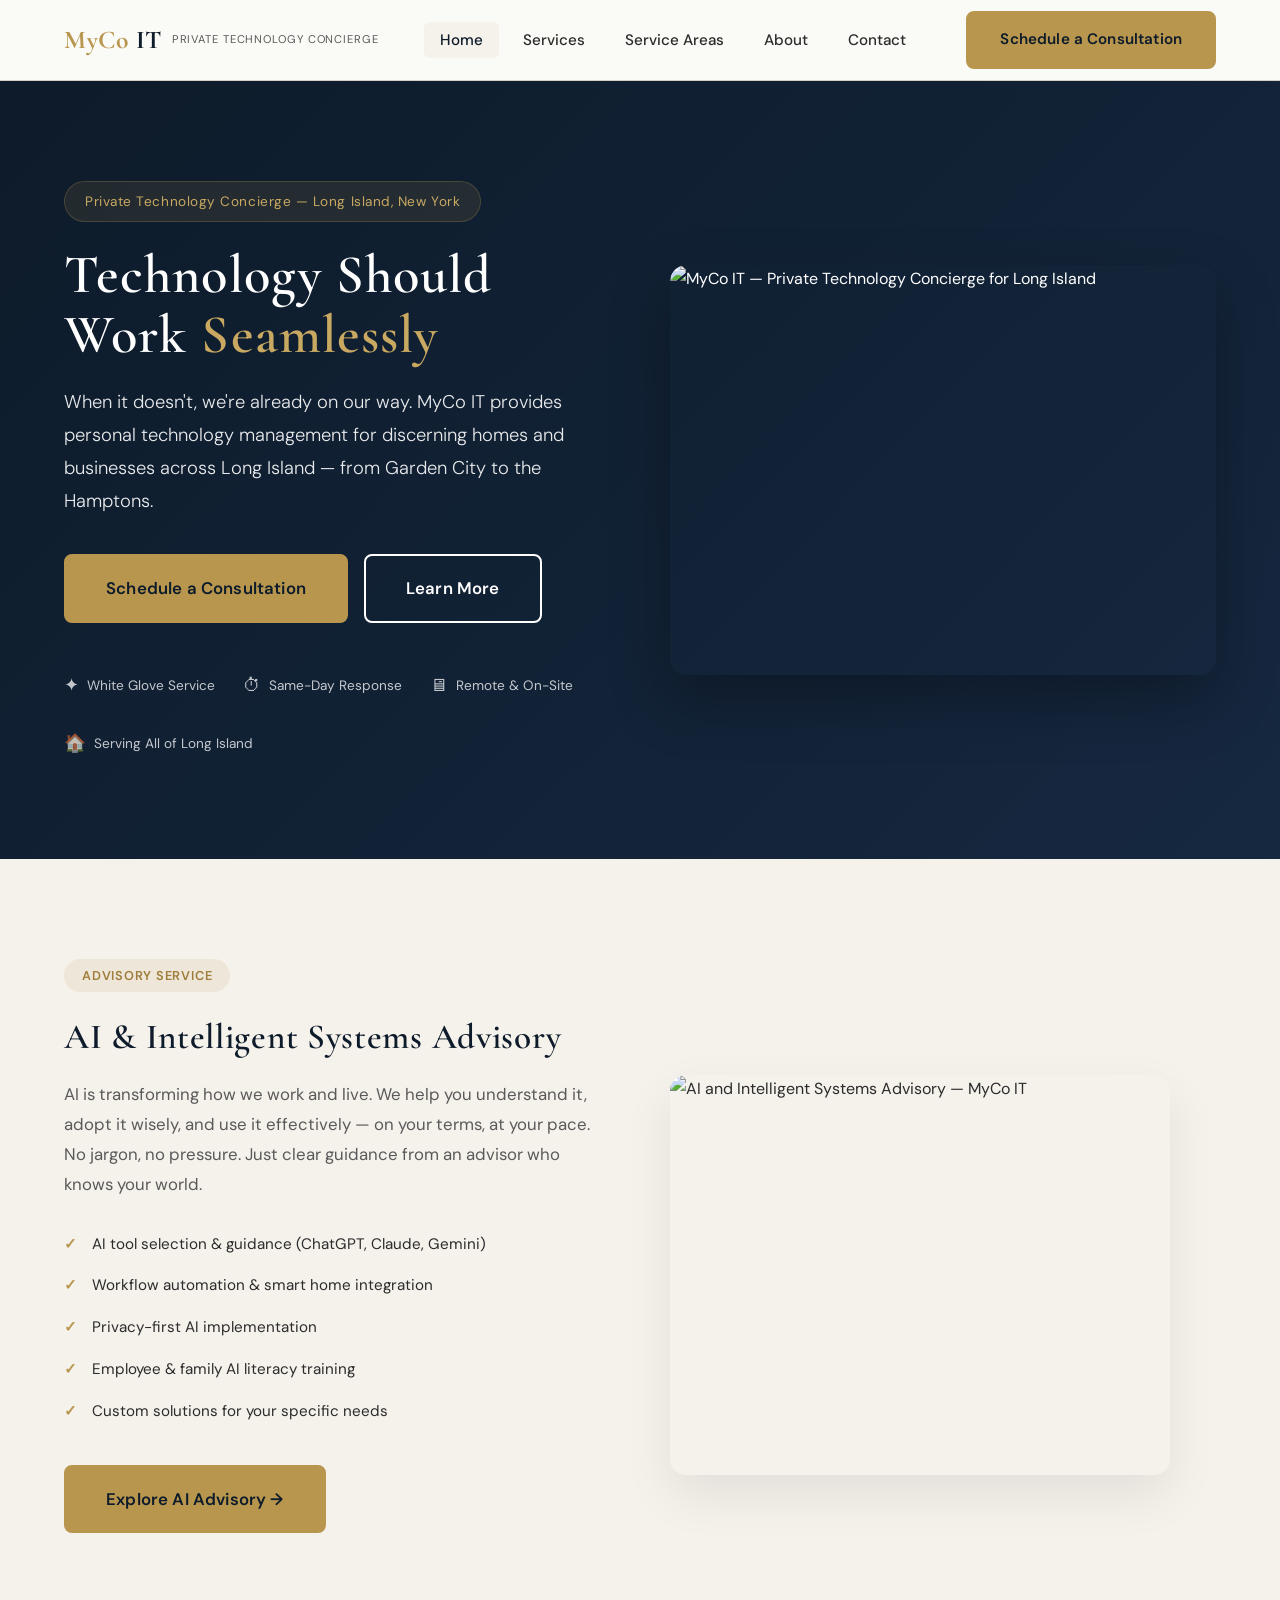
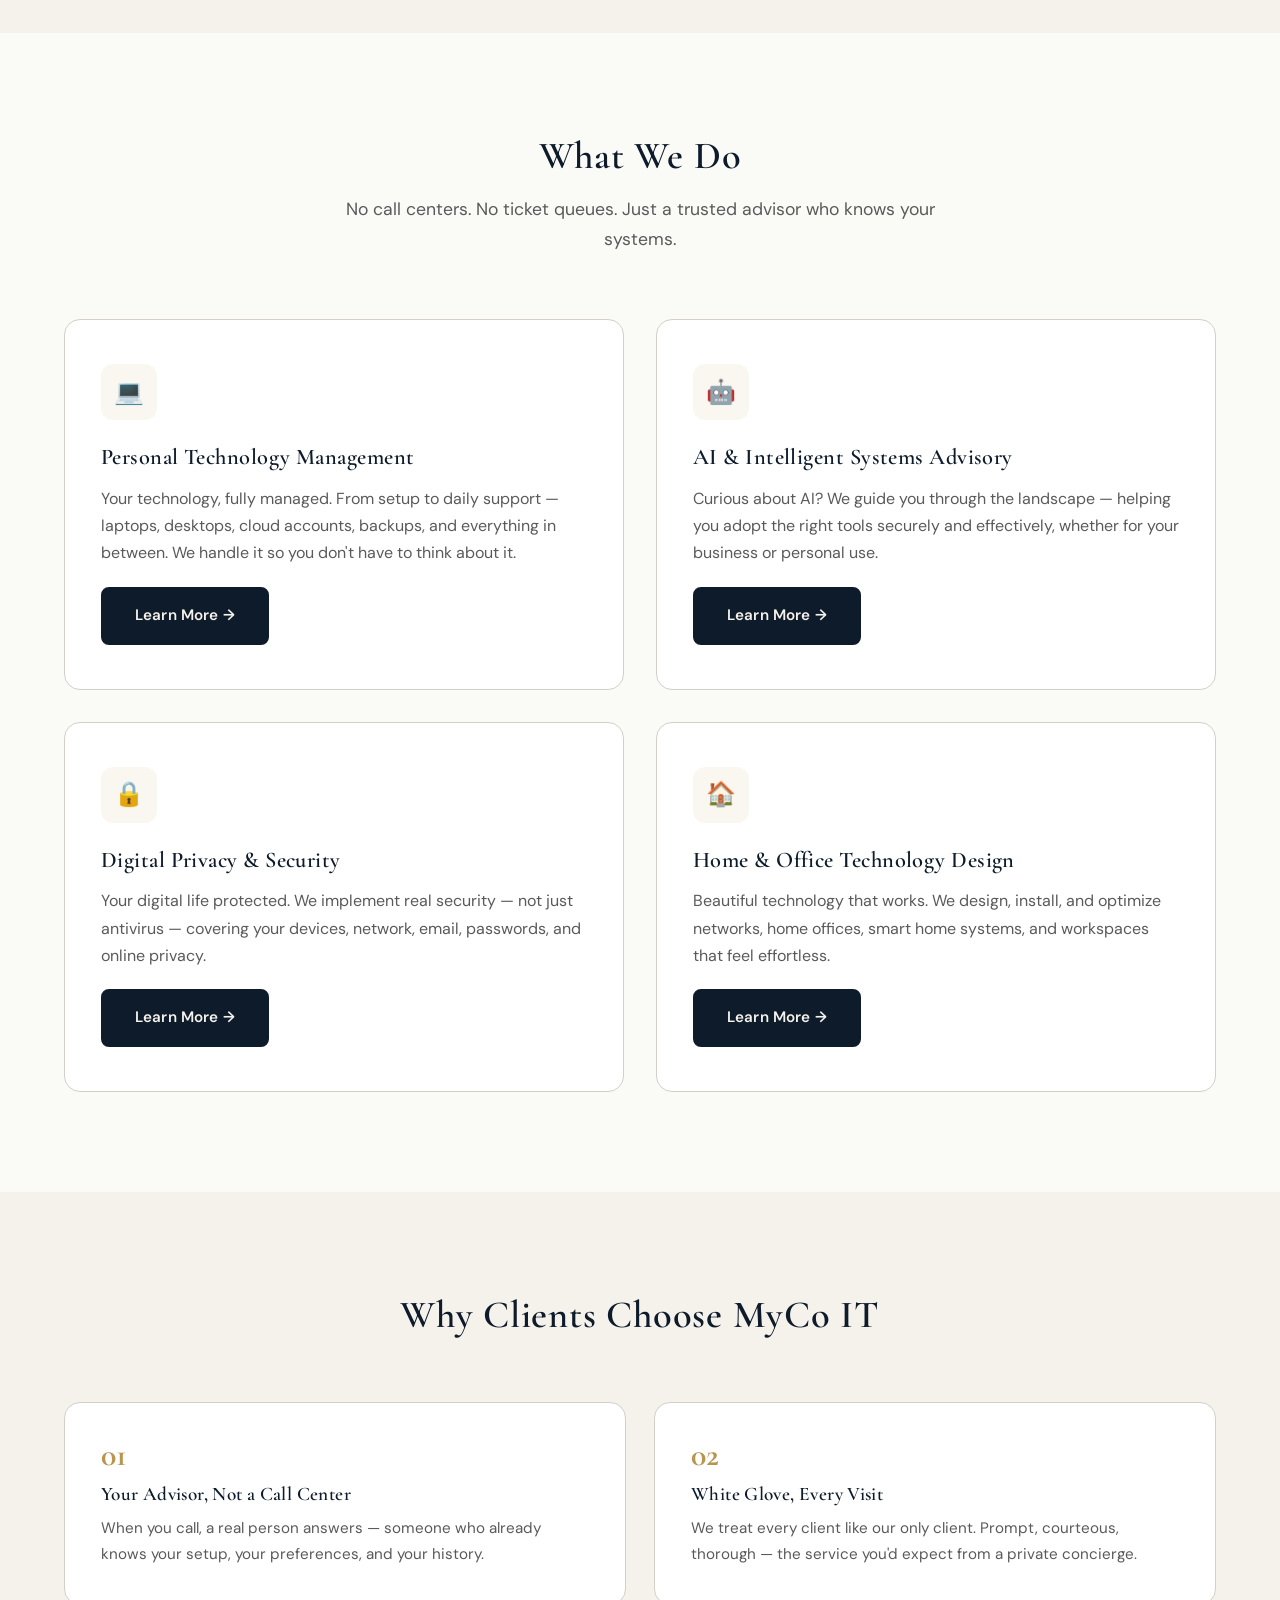
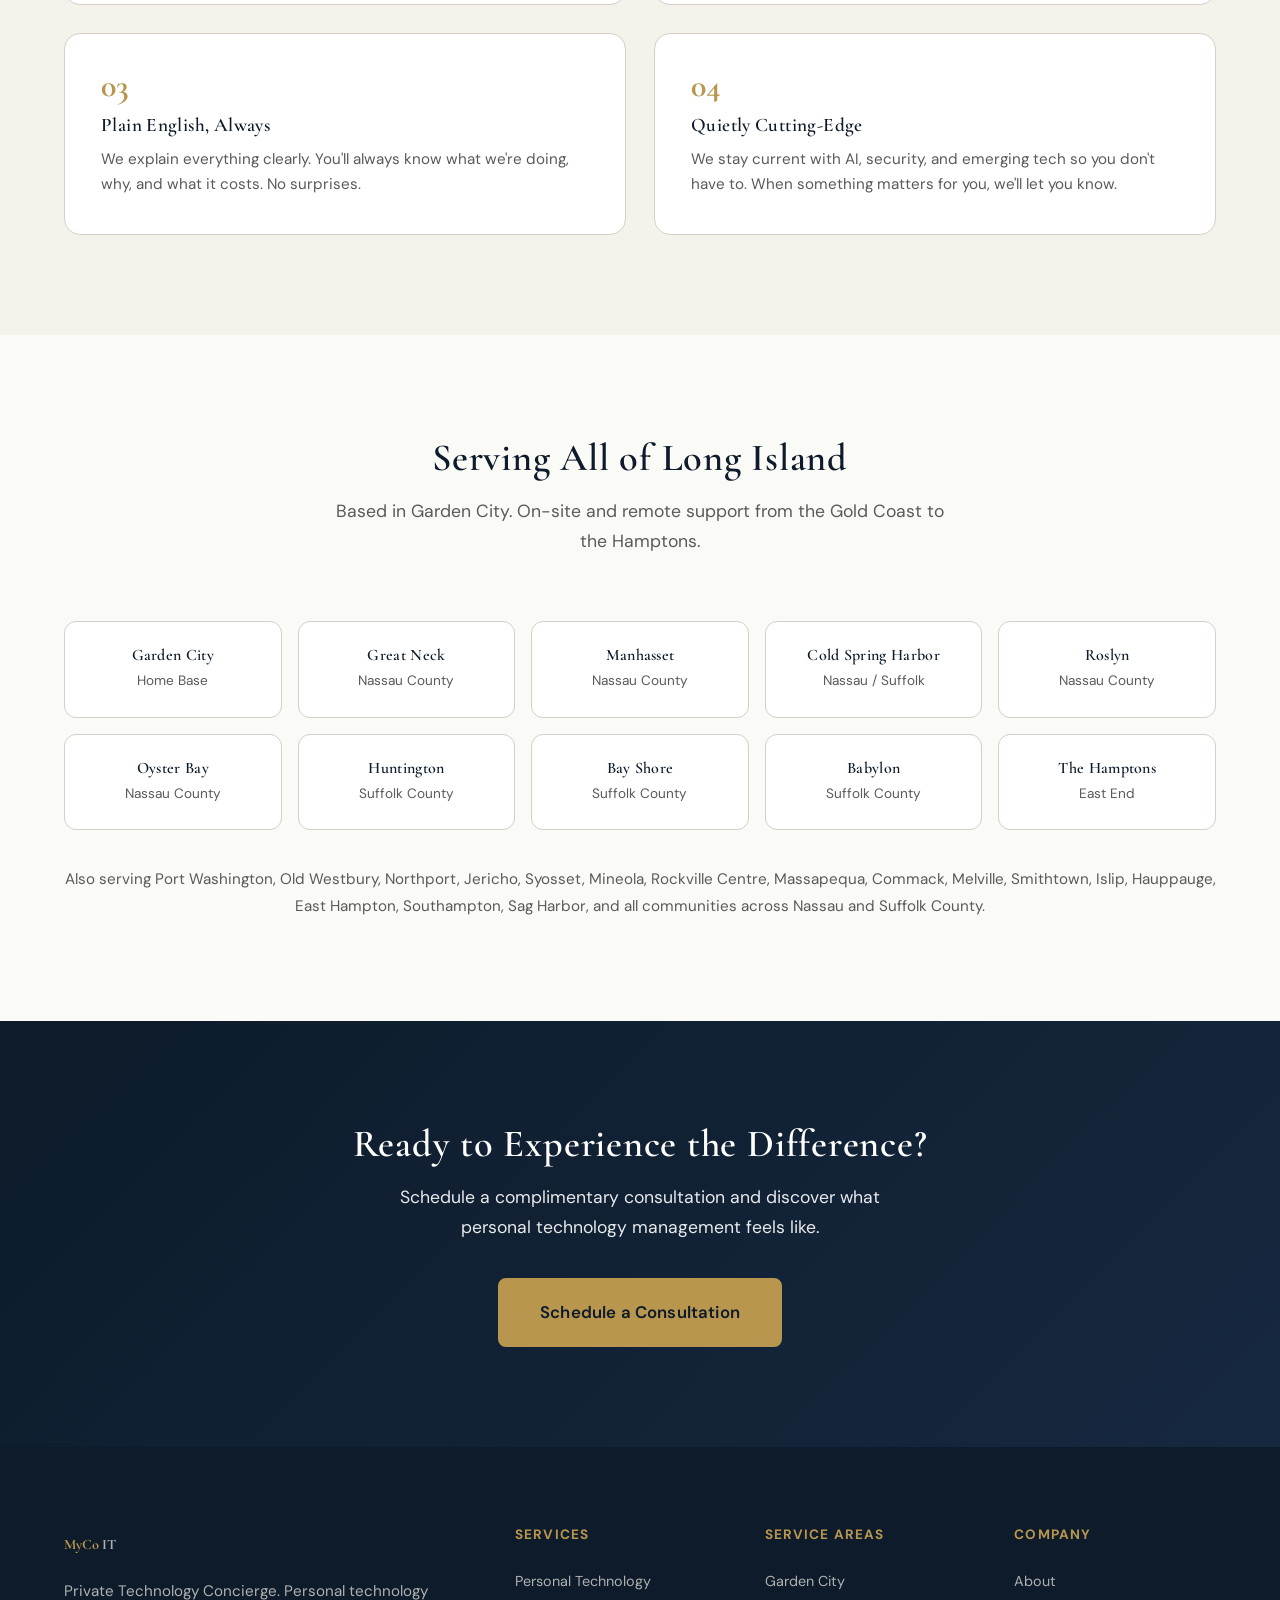
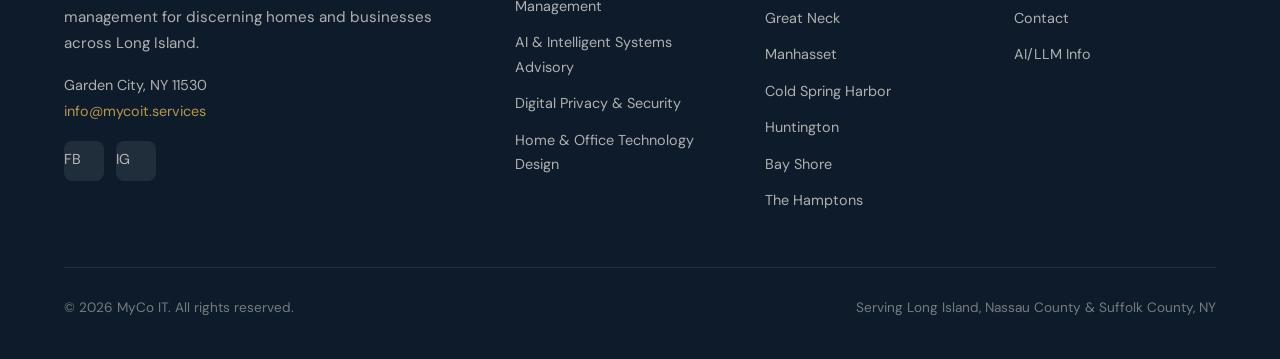
==== commit af1e83fb: "FINAL index.html rebrand: MyCo IT Private Technology Concierge, Garden City, 4 services, Cormorant G" ====
--- a/index.html
+++ b/index.html
@@ -1,262 +1,148 @@
 <!DOCTYPE html>
 <html lang="en">
-  <head>
-    <meta charset="UTF-8">
-    <meta name="viewport" content="width=device-width, initial-scale=1.0">
-    <meta name="description" content="MyCo IT — Your Personal IT Partner on Long Island. White glove tech support for homes and businesses across Nassau and Suffolk County. Networks, cybersecurity, AI guidance, and more.">
-    <meta name="keywords" content="IT support Long Island, personal IT partner, home IT support Nassau County, small business IT Suffolk County, AI guidance Long Island, white glove tech support, MyCo IT">
-    <meta name="geo.region" content="US-NY">
-    <meta name="geo.placename" content="Long Island, New York">
-    <title>MyCo IT | Your Personal IT Partner on Long Island</title>
-    <link rel="canonical" href="https://mycoit.services/">
-    <link rel="stylesheet" href="css/style.css">
-    <link rel="preconnect" href="https://fonts.googleapis.com">
-    <link rel="preconnect" href="https://fonts.gstatic.com" crossorigin>
-    <link href="https://fonts.googleapis.com/css2?family=DM+Sans:ital,opsz,wght@0,9..40,300;0,9..40,400;0,9..40,500;0,9..40,600;0,9..40,700;1,9..40,400&display=swap" rel="stylesheet">
+<head>
+  <meta charset="UTF-8">
+  <meta name="viewport" content="width=device-width, initial-scale=1.0">
+  <meta name="description" content="MyCo IT is Long Island's private technology concierge. Personal technology management, AI advisory, cybersecurity, and home & office tech design. Based in Garden City, serving all of Long Island.">
+  <meta name="keywords" content="private technology concierge Long Island, personal IT management Garden City, AI advisory Nassau County, cybersecurity Suffolk County, MyCo IT">
+  <meta name="geo.region" content="US-NY">
+  <meta name="geo.placename" content="Garden City, New York">
+  <title>MyCo IT | Private Technology Concierge — Long Island, New York</title>
+  <link rel="canonical" href="https://mycoit.services/">
+  <link rel="stylesheet" href="css/style.css">
+  <link rel="preconnect" href="https://fonts.googleapis.com">
+  <link rel="preconnect" href="https://fonts.gstatic.com" crossorigin>
+  <link href="https://fonts.googleapis.com/css2?family=Cormorant+Garamond:ital,wght@0,400;0,500;0,600;0,700;1,400&family=DM+Sans:ital,opsz,wght@0,9..40,300;0,9..40,400;0,9..40,500;0,9..40,600;0,9..40,700;1,9..40,400&display=swap" rel="stylesheet">
+  <script type="application/ld+json">
+  {
+    "@context": "https://schema.org",
+    "@type": "LocalBusiness",
+    "@id": "https://mycoit.services/#business",
+    "name": "MyCo IT",
+    "description": "MyCo IT is Long Island's private technology concierge, providing personal technology management, AI advisory, digital privacy and security, and home and office technology design for discerning homes and businesses across Nassau and Suffolk County.",
+    "url": "https://mycoit.services",
+    "email": "info@mycoit.services",
+    "areaServed": [
+      {"@type": "Place", "name": "Long Island"},
+      {"@type": "County", "name": "Nassau County", "containedInPlace": {"@type": "State", "name": "New York"}},
+      {"@type": "County", "name": "Suffolk County", "containedInPlace": {"@type": "State", "name": "New York"}}
+    ],
+    "address": {
+      "@type": "PostalAddress",
+      "addressLocality": "Garden City",
+      "addressRegion": "NY",
+      "postalCode": "11530",
+      "addressCountry": "US"
+    },
+    "hasOfferCatalog": {
+      "@type": "OfferCatalog",
+      "name": "Private Technology Services",
+      "itemListElement": [
+        {"@type": "Offer", "itemOffered": {"@type": "Service", "name": "Personal Technology Management"}},
+        {"@type": "Offer", "itemOffered": {"@type": "Service", "name": "AI & Intelligent Systems Advisory"}},
+        {"@type": "Offer", "itemOffered": {"@type": "Service", "name": "Digital Privacy & Security"}},
+        {"@type": "Offer", "itemOffered": {"@type": "Service", "name": "Home & Office Technology Design"}}
+      ]
+    },
+    "sameAs": ["https://facebook.com/mycoitservices","https://instagram.com/mycoitservices"]
+  }
+  </script>
+</head>
+<body>
+<header class="site-header" id="top"><div class="container header-inner">
+  <a href="/" class="logo" aria-label="MyCo IT Home"><span class="logo-text"><span class="logo-accent">MyCo</span> IT</span><span class="logo-tagline">Private Technology Concierge</span></a>
+  <nav class="main-nav" aria-label="Main navigation"><ul class="nav-list">
+    <li><a href="/" class="nav-link active">Home</a></li>
+    <li class="has-dropdown"><a href="#services" class="nav-link">Services</a><ul class="dropdown"><li><a href="services/systems-support.html">Personal Technology Management</a></li><li><a href="services/llm-ai-support.html">AI &amp; Intelligent Systems Advisory</a></li><li><a href="#">Digital Privacy &amp; Security</a></li><li><a href="services/network-support.html">Home &amp; Office Technology Design</a></li></ul></li>
+    <li><a href="#areas" class="nav-link">Service Areas</a></li>
+    <li><a href="about.html" class="nav-link">About</a></li>
+    <li><a href="contact.html" class="nav-link">Contact</a></li>
+  </ul></nav>
+  <div class="header-cta"><a href="contact.html" class="btn btn-primary">Schedule a Consultation</a></div>
+  <button class="mobile-menu-toggle" aria-label="Toggle menu" aria-expanded="false"><span class="hamburger"></span></button>
+</div></header>
 
-    <script type="application/ld+json">
-        {
-            "@context": "https://schema.org",
-            "@type": "LocalBusiness",
-            "@id": "https://mycoit.services/#business",
-            "name": "MyCo IT",
-            "description": "Your Personal IT Partner on Long Island. White glove technology support for homes and businesses — from network setup and cybersecurity to AI guidance. Serving all of Long Island, NY.",
-            "url": "https://mycoit.services",
-            "email": "info@mycoit.services",
-            "areaServed": [
-                {"@type": "County", "name": "Nassau County", "containedInPlace": {"@type": "State", "name": "New York"}},
-                {"@type": "County", "name": "Suffolk County", "containedInPlace": {"@type": "State", "name": "New York"}}
-            ],
-            "address": {
-                "@type": "PostalAddress",
-                "addressLocality": "Bay Shore",
-                "addressRegion": "NY",
-                "postalCode": "11706",
-                "addressCountry": "US"
-            },
-            "geo": {
-                "@type": "GeoCoordinates",
-                "latitude": "40.7254",
-                "longitude": "-73.2454"
-            },
-            "serviceType": ["IT Support", "Network Support", "AI & LLM Guidance", "Cybersecurity", "Home IT Support"],
-            "priceRange": "$$",
-            "aggregateRating": {
-                "@type": "AggregateRating",
-                "ratingValue": "5.0",
-                "reviewCount": "47"
-            }
-        }
-    </script>
-  </head>
-  <body>
-    <header class="site-header">
-      <div class="container">
-        <div class="header-inner">
-          <a href="/" class="logo">
-            <span class="logo-accent">MyCo</span> IT
-          </a>
-          <nav>
-            <ul class="nav-list">
-              <li><a href="/" class="nav-link active">Home</a></li>
-              <li class="has-dropdown">
-                <a href="#services" class="nav-link">Services</a>
-                <div class="dropdown">
-                  <a href="services/systems-support.html">Home & Office IT</a>
-                  <a href="services/network-support.html">Networks & Connectivity</a>
-                  <a href="services/llm-ai-support.html">AI & LLM Guidance</a>
-                </div>
-              </li>
-              <li class="has-dropdown">
-                <a href="#areas" class="nav-link">Service Areas</a>
-                <div class="dropdown">
-                  <a href="areas/huntington.html">Huntington</a>
-                  <a href="#areas">All Areas</a>
-                </div>
-              </li>
-              <li><a href="#about" class="nav-link">About</a></li>
-              <li><a href="contact.html" class="nav-link">Contact</a></li>
-            </ul>
-          </nav>
-          <div class="header-cta">
-            <a href="contact.html" class="btn btn-primary">Get Started</a>
-          </div>
-          <button class="mobile-menu-toggle" aria-label="Toggle menu">
-            <span class="hamburger"></span>
-          </button>
-        </div>
-      </div>
-    </header>
+<section class="hero"><div class="container hero-inner">
+  <div class="hero-content">
+    <div class="hero-badge">Private Technology Concierge — Long Island, New York</div>
+    <h1>Technology Should Work <span class="text-gradient">Seamlessly</span></h1>
+    <p class="hero-subtitle">When it doesn't, we're already on our way. MyCo IT provides personal technology management for discerning homes and businesses across Long Island — from Garden City to the Hamptons.</p>
+    <div class="hero-ctas"><a href="contact.html" class="btn btn-primary btn-lg">Schedule a Consultation</a><a href="#services" class="btn btn-outline-white btn-lg">Learn More</a></div>
+    <div class="hero-trust">
+      <div class="trust-item"><span class="trust-icon">&#10022;</span><span>White Glove Service</span></div>
+      <div class="trust-item"><span class="trust-icon">&#9201;</span><span>Same-Day Response</span></div>
+      <div class="trust-item"><span class="trust-icon">&#128421;</span><span>Remote &amp; On-Site</span></div>
+      <div class="trust-item"><span class="trust-icon">&#127968;</span><span>Serving All of Long Island</span></div>
+    </div>
+  </div>
+  <div class="hero-image"><img src="images/hero-it-support.png" alt="MyCo IT — Private Technology Concierge for Long Island" width="600" height="450" style="max-width:100%;height:auto;border-radius:16px;"></div>
+</div></section>
 
-    <section class="hero">
-      <div class="container">
-        <div class="hero-grid">
-          <div class="hero-content">
-            <div class="hero-badge">Serving All of Long Island</div>
-            <h1>Your Personal <span class="logo-accent">IT Partner</span> on Long Island</h1>
-            <p>We take tech headaches off your plate — from home networks and cybersecurity to AI guidance — so you can focus on what matters. White glove service across Long Island.</p>
-            <div class="hero-buttons">
-              <a href="contact.html" class="btn btn-primary btn-lg">Schedule Free Consultation</a>
-              <a href="#services" class="btn btn-outline btn-lg">Our Services</a>
-            </div>
-            <div class="trust-badges">
-              <div class="trust-badge">⭐ 5-Star Rated</div>
-              <div class="trust-badge">⚡ Same-Day Response</div>
-              <div class="trust-badge">🤝 White Glove Service</div>
-              <div class="trust-badge">🖥️ Remote & On-Site</div>
-            </div>
-          </div>
-          <div class="hero-image">
-            <img src="images/hero-it-support.png" alt="Friendly IT professional helping set up technology in a bright home office" width="600" height="400">
-          </div>
-        </div>
-      </div>
-    </section>
+<section class="featured-llm" id="ai-support"><div class="container"><div class="featured-llm-inner">
+  <div class="featured-llm-badge">Advisory Service</div>
+  <div class="featured-llm-content">
+    <div class="featured-llm-text">
+      <h2>AI &amp; Intelligent Systems Advisory</h2>
+      <p>AI is transforming how we work and live. We help you understand it, adopt it wisely, and use it effectively — on your terms, at your pace. No jargon, no pressure. Just clear guidance from an advisor who knows your world.</p>
+      <ul class="feature-list"><li>AI tool selection &amp; guidance (ChatGPT, Claude, Gemini)</li><li>Workflow automation &amp; smart home integration</li><li>Privacy-first AI implementation</li><li>Employee &amp; family AI literacy training</li><li>Custom solutions for your specific needs</li></ul>
+      <a href="services/llm-ai-support.html" class="btn btn-accent btn-lg">Explore AI Advisory &rarr;</a>
+    </div>
+    <div class="featured-llm-visual"><img src="images/llm-ai-support.png" alt="AI and Intelligent Systems Advisory — MyCo IT" width="500" height="400" style="max-width:100%;height:auto;border-radius:16px;"></div>
+  </div>
+</div></div></section>
 
-    <section id="services">
-      <div class="container">
-        <div class="section-header">
-          <span class="section-label">What We Do</span>
-          <h2>Technology Support That Feels Personal</h2>
-          <p>Whether it's your home, your office, or your curiosity about AI — we make technology work for you, not the other way around.</p>
-        </div>
-        <div class="services-grid">
-          <div class="service-card">
-            <div class="service-icon">🖥️</div>
-            <h3>Home & Office IT Support</h3>
-            <p>Whether it's your home office, family network, or small business — we set up, maintain, and fix your technology so it just works. No jargon, no runaround.</p>
-            <a href="services/systems-support.html" class="service-link">Learn More →</a>
-          </div>
-          <div class="service-card">
-            <div class="service-icon">📡</div>
-            <h3>Networks & Connectivity</h3>
-            <p>Reliable WiFi, secure networks, and seamless connectivity across your home or office. We design, install, and manage it all.</p>
-            <a href="services/network-support.html" class="service-link">Learn More →</a>
-          </div>
-          <div class="service-card">
-            <div class="service-icon">🤖</div>
-            <h3>AI & LLM Guidance</h3>
-            <p>Curious about ChatGPT, Claude, or AI tools for your business? We help you understand, adopt, and use AI effectively — at your own pace.</p>
-            <a href="services/llm-ai-support.html" class="service-link">Learn More →</a>
-          </div>
-        </div>
-      </div>
-    </section>
+<section class="services" id="services"><div class="container">
+  <div class="section-header"><h2>What We Do</h2><p>No call centers. No ticket queues. Just a trusted advisor who knows your systems.</p></div>
+  <div class="services-grid">
+    <div class="service-card"><div class="service-icon">&#128187;</div><h3><a href="services/systems-support.html">Personal Technology Management</a></h3><p>Your technology, fully managed. From setup to daily support — laptops, desktops, cloud accounts, backups, and everything in between. We handle it so you don't have to think about it.</p><a href="services/systems-support.html" class="btn btn-secondary">Learn More &rarr;</a></div>
+    <div class="service-card"><div class="service-icon">&#129302;</div><h3><a href="services/llm-ai-support.html">AI &amp; Intelligent Systems Advisory</a></h3><p>Curious about AI? We guide you through the landscape — helping you adopt the right tools securely and effectively, whether for your business or personal use.</p><a href="services/llm-ai-support.html" class="btn btn-secondary">Learn More &rarr;</a></div>
+    <div class="service-card"><div class="service-icon">&#128274;</div><h3>Digital Privacy &amp; Security</h3><p>Your digital life protected. We implement real security — not just antivirus — covering your devices, network, email, passwords, and online privacy.</p><a href="contact.html" class="btn btn-secondary">Learn More &rarr;</a></div>
+    <div class="service-card"><div class="service-icon">&#127968;</div><h3><a href="services/network-support.html">Home &amp; Office Technology Design</a></h3><p>Beautiful technology that works. We design, install, and optimize networks, home offices, smart home systems, and workspaces that feel effortless.</p><a href="services/network-support.html" class="btn btn-secondary">Learn More &rarr;</a></div>
+  </div>
+</div></section>
 
-    <section class="alt-bg">
-      <div class="container">
-        <div class="section-header">
-          <span class="section-label">The MyCo IT Difference</span>
-          <h2>Why Clients Choose MyCo IT</h2>
-          <p>We're not a faceless help desk. We're your neighbors — and we treat your tech like our own.</p>
-        </div>
-        <div class="reasons-grid">
-          <div class="reason-card">
-            <div class="reason-icon">🏘️</div>
-            <div>
-              <h3>Your Neighbor, Not a Call Center</h3>
-              <p>We live on Long Island too. When you call, you get a real person who knows your setup.</p>
-            </div>
-          </div>
-          <div class="reason-card">
-            <div class="reason-icon">✨</div>
-            <div>
-              <h3>White Glove, Every Time</h3>
-              <p>We treat every client like our only client. Prompt, courteous, thorough — the service you'd expect from a premium concierge.</p>
-            </div>
-          </div>
-          <div class="reason-card">
-            <div class="reason-icon">💬</div>
-            <div>
-              <h3>Plain English, No Jargon</h3>
-              <p>We explain things clearly. You'll always understand what we're doing, why, and what it costs.</p>
-            </div>
-          </div>
-          <div class="reason-card">
-            <div class="reason-icon">🧠</div>
-            <div>
-              <h3>AI-Savvy</h3>
-              <p>We stay on top of the latest in AI and emerging tech so you don't have to. Ask us anything.</p>
-            </div>
-          </div>
-        </div>
-      </div>
-    </section>
+<section class="why-us"><div class="container">
+  <div class="section-header"><h2>Why Clients Choose MyCo IT</h2></div>
+  <div class="why-grid">
+    <div class="why-item"><div class="why-number">01</div><h3>Your Advisor, Not a Call Center</h3><p>When you call, a real person answers — someone who already knows your setup, your preferences, and your history.</p></div>
+    <div class="why-item"><div class="why-number">02</div><h3>White Glove, Every Visit</h3><p>We treat every client like our only client. Prompt, courteous, thorough — the service you'd expect from a private concierge.</p></div>
+    <div class="why-item"><div class="why-number">03</div><h3>Plain English, Always</h3><p>We explain everything clearly. You'll always know what we're doing, why, and what it costs. No surprises.</p></div>
+    <div class="why-item"><div class="why-number">04</div><h3>Quietly Cutting-Edge</h3><p>We stay current with AI, security, and emerging tech so you don't have to. When something matters for you, we'll let you know.</p></div>
+  </div>
+</div></section>
 
-    <section id="areas">
-      <div class="container">
-        <div class="section-header">
-          <span class="section-label">Where We Work</span>
-          <h2>Serving All of Long Island</h2>
-          <p>From the Gold Coast to the Hamptons — personal IT support wherever you are.</p>
-        </div>
-        <div class="areas-grid">
-          <a href="#" class="area-card"><div class="area-icon">📍</div><h3>Garden City</h3></a>
-          <a href="#" class="area-card"><div class="area-icon">📍</div><h3>Great Neck</h3></a>
-          <a href="#" class="area-card"><div class="area-icon">📍</div><h3>Cold Spring Harbor</h3></a>
-          <a href="areas/huntington.html" class="area-card"><div class="area-icon">📍</div><h3>Huntington</h3></a>
-          <a href="#" class="area-card"><div class="area-icon">📍</div><h3>Manhasset</h3></a>
-          <a href="#" class="area-card"><div class="area-icon">📍</div><h3>Bay Shore</h3></a>
-          <a href="#" class="area-card"><div class="area-icon">📍</div><h3>Babylon</h3></a>
-          <a href="#" class="area-card"><div class="area-icon">📍</div><h3>Islip</h3></a>
-          <a href="#" class="area-card"><div class="area-icon">📍</div><h3>Commack</h3></a>
-          <a href="#" class="area-card"><div class="area-icon">📍</div><h3>Melville</h3></a>
-          <a href="#" class="area-card"><div class="area-icon">📍</div><h3>Smithtown</h3></a>
-          <a href="#" class="area-card"><div class="area-icon">📍</div><h3>Hauppauge</h3></a>
-          <a href="#" class="area-card"><div class="area-icon">📍</div><h3>The Hamptons</h3></a>
-        </div>
-        <p class="areas-also">Also serving: Roslyn, Oyster Bay, Port Washington, Northport, East Hampton, Southampton, Sag Harbor, Bridgehampton, and communities across Nassau & Suffolk County.</p>
-      </div>
-    </section>
+<section class="areas" id="areas"><div class="container">
+  <div class="section-header"><h2>Serving All of Long Island</h2><p>Based in Garden City. On-site and remote support from the Gold Coast to the Hamptons.</p></div>
+  <div class="areas-grid">
+    <a href="#" class="area-card"><h3>Garden City</h3><p>Home Base</p></a>
+    <a href="#" class="area-card"><h3>Great Neck</h3><p>Nassau County</p></a>
+    <a href="#" class="area-card"><h3>Manhasset</h3><p>Nassau County</p></a>
+    <a href="#" class="area-card"><h3>Cold Spring Harbor</h3><p>Nassau / Suffolk</p></a>
+    <a href="#" class="area-card"><h3>Roslyn</h3><p>Nassau County</p></a>
+    <a href="#" class="area-card"><h3>Oyster Bay</h3><p>Nassau County</p></a>
+    <a href="areas/huntington.html" class="area-card"><h3>Huntington</h3><p>Suffolk County</p></a>
+    <a href="#" class="area-card"><h3>Bay Shore</h3><p>Suffolk County</p></a>
+    <a href="#" class="area-card"><h3>Babylon</h3><p>Suffolk County</p></a>
+    <a href="#" class="area-card"><h3>The Hamptons</h3><p>East End</p></a>
+  </div>
+  <p class="areas-note">Also serving Port Washington, Old Westbury, Northport, Jericho, Syosset, Mineola, Rockville Centre, Massapequa, Commack, Melville, Smithtown, Islip, Hauppauge, East Hampton, Southampton, Sag Harbor, and all communities across Nassau and Suffolk County.</p>
+</div></section>
 
-    <section class="cta-section">
-      <div class="container">
-        <h2>Ready to Make Tech Easy?</h2>
-        <p>Schedule a free consultation and see what personal IT support feels like.</p>
-        <div class="cta-buttons">
-          <a href="contact.html" class="btn btn-primary btn-lg">Book a Free Consultation</a>
-          <a href="#services" class="btn btn-outline btn-lg">Explore Services</a>
-        </div>
-      </div>
-    </section>
+<section class="cta-section"><div class="container"><div class="cta-inner">
+  <h2>Ready to Experience the Difference?</h2>
+  <p>Schedule a complimentary consultation and discover what personal technology management feels like.</p>
+  <div class="cta-buttons"><a href="contact.html" class="btn btn-primary btn-lg">Schedule a Consultation</a></div>
+</div></div></section>
 
-    <footer class="site-footer">
-      <div class="container">
-        <div class="footer-grid">
-          <div class="footer-brand">
-            <div class="logo"><span class="logo-accent">MyCo</span> IT</div>
-            <p>Your Personal IT Partner on Long Island. White glove technology support for homes and businesses — from network setup and cybersecurity to AI guidance.</p>
-            <div class="footer-social">
-              <a href="#" aria-label="Facebook">FB</a>
-              <a href="#" aria-label="Instagram">IG</a>
-            </div>
-          </div>
-          <div class="footer-col">
-            <h4>Services</h4>
-            <a href="services/systems-support.html">Home & Office IT</a>
-            <a href="services/network-support.html">Networks & Connectivity</a>
-            <a href="services/llm-ai-support.html">AI & LLM Guidance</a>
-          </div>
-          <div class="footer-col">
-            <h4>Service Areas</h4>
-            <a href="areas/huntington.html">Huntington</a>
-            <a href="#areas">Garden City</a>
-            <a href="#areas">Great Neck</a>
-            <a href="#areas">The Hamptons</a>
-            <a href="#areas">All Areas</a>
-          </div>
-          <div class="footer-col">
-            <h4>Contact</h4>
-            <a href="contact.html">Get in Touch</a>
-            <p style="color:rgba(255,255,255,0.7);font-size:0.9rem;padding:6px 0;">Bay Shore, NY 11706</p>
-            <p style="color:rgba(255,255,255,0.7);font-size:0.9rem;padding:6px 0;">Phone Coming Soon</p>
-          </div>
-        </div>
-        <div class="footer-bottom">
-          <p>&copy; 2026 MyCo IT. All rights reserved.</p>
-          <p>Serving Long Island, NY — Nassau & Suffolk County</p>
-        </div>
-      </div>
-    </footer>
-  </body>
-</html>
+<footer class="site-footer"><div class="container">
+  <div class="footer-grid">
+    <div class="footer-col footer-about"><a href="/" class="footer-logo"><span class="logo-text"><span class="logo-accent">MyCo</span> IT</span></a><p>Private Technology Concierge. Personal technology management for discerning homes and businesses across Long Island.</p><address>Garden City, NY 11530<br><a href="mailto:info@mycoit.services">info@mycoit.services</a></address><div class="footer-social"><a href="https://facebook.com/mycoitservices" aria-label="Facebook" target="_blank" rel="noopener">FB</a><a href="https://instagram.com/mycoitservices" aria-label="Instagram" target="_blank" rel="noopener">IG</a></div></div>
+    <div class="footer-col"><h4>Services</h4><ul><li><a href="services/systems-support.html">Personal Technology Management</a></li><li><a href="services/llm-ai-support.html">AI &amp; Intelligent Systems Advisory</a></li><li><a href="#">Digital Privacy &amp; Security</a></li><li><a href="services/network-support.html">Home &amp; Office Technology Design</a></li></ul></div>
+    <div class="footer-col"><h4>Service Areas</h4><ul><li><a href="#">Garden City</a></li><li><a href="#">Great Neck</a></li><li><a href="#">Manhasset</a></li><li><a href="#">Cold Spring Harbor</a></li><li><a href="areas/huntington.html">Huntington</a></li><li><a href="#">Bay Shore</a></li><li><a href="#">The Hamptons</a></li></ul></div>
+    <div class="footer-col"><h4>Company</h4><ul><li><a href="about.html">About</a></li><li><a href="contact.html">Contact</a></li><li><a href="llms.txt">AI/LLM Info</a></li></ul></div>
+  </div>
+  <div class="footer-bottom"><p>&copy; 2026 MyCo IT. All rights reserved.</p><p>Serving Long Island, Nassau County &amp; Suffolk County, NY</p></div>
+</div></footer>
+<script src="js/main.js"></script>
+</body>
+                                                                                                                                                                                                                                                                                                                                                                         </html>
--- a/css/style.css
+++ b/css/style.css
@@ -1,139 +1,989 @@
+/* ===== MyCo IT — Private Technology Concierge ===== */
+/* Color Palette & Design System */
+
+:root {
+      --primary: #0D1B2A;
+      --primary-light: #162840;
+      --primary-dark: #08111A;
+      --accent: #B8964E;
+      --accent-light: #C9A962;
+      --accent-dark: #9E7D3A;
+      --background: #FAFAF7;
+      --background-alt: #F5F1EB;
+      --text: #2C2C2C;
+      --text-light: #5A5A5A;
+      --border: #D4CFC7;
+      --white: #FFFFFF;
+}
+
 /* ===== RESET & BASE ===== */
 *, *::before, *::after { box-sizing: border-box; margin: 0; padding: 0; }
 html { scroll-behavior: smooth; font-size: 16px; }
-body { font-family: 'DM Sans', -apple-system, BlinkMacSystemFont, sans-serif; color: #2D2D2D; line-height: 1.6; background: #FAF8F5; }
+
+body {
+      font-family: 'DM Sans', -apple-system, BlinkMacSystemFont, sans-serif;
+      color: var(--text);
+      line-height: 1.7;
+      background: var(--background);
+      font-weight: 400;
+}
+
+h1, h2, h3, h4 {
+      font-family: 'Cormorant Garamond', 'Georgia', serif;
+      letter-spacing: 0.02em;
+      color: var(--primary);
+      line-height: 1.2;
+}
+
+h1 { font-weight: 600; }
+h2 { font-weight: 600; }
+h3 { font-weight: 600; }
+h4 { font-weight: 600; }
+
 img { max-width: 100%; height: auto; display: block; }
 a { color: inherit; text-decoration: none; }
 ul { list-style: none; }
+
 .container { max-width: 1200px; margin: 0 auto; padding: 0 24px; }
-.btn { display: inline-flex; align-items: center; justify-content: center; padding: 12px 28px; border-radius: 8px; font-weight: 600; font-size: 0.95rem; transition: all 0.3s ease; cursor: pointer; border: 2px solid transparent; text-decoration: none; }
-.btn-primary { background: #C9A84C; color: #1B2A4A; border-color: #C9A84C; }
-.btn-primary:hover { background: #D4B86A; transform: translateY(-2px); box-shadow: 0 8px 25px rgba(201,168,76,0.3); }
-.btn-secondary { background: transparent; color: #1B2A4A; border-color: #1B2A4A; }
-.btn-secondary:hover { background: #1B2A4A; color: #fff; }
-.btn-accent { background: #1B2A4A; color: #fff; }
-.btn-accent:hover { background: #2A3F6A; transform: translateY(-2px); box-shadow: 0 8px 25px rgba(27,42,74,0.3); }
-.btn-outline { background: transparent; color: #fff; border-color: #fff; }
-.btn-outline:hover { background: #fff; color: #1B2A4A; }
-.btn-white { background: #fff; color: #1B2A4A; }
-.btn-white:hover { transform: translateY(-2px); box-shadow: 0 8px 25px rgba(0,0,0,0.2); }
-.btn-outline-white { background: transparent; color: #fff; border-color: #fff; }
-.btn-outline-white:hover { background: rgba(255,255,255,0.15); }
-.btn-lg { padding: 16px 36px; font-size: 1.05rem; }
-.site-header { position: sticky; top: 0; z-index: 1000; background: rgba(250,248,245,0.97); backdrop-filter: blur(10px); border-bottom: 1px solid #E8E4DE; }
-.header-inner { display: flex; align-items: center; justify-content: space-between; height: 80px; }
-.logo { display: flex; align-items: center; gap: 8px; font-size: 1.4rem; font-weight: 800; }
+
+/* ===== BUTTONS ===== */
+.btn {
+      display: inline-flex;
+      align-items: center;
+      justify-content: center;
+      padding: 14px 32px;
+      border-radius: 8px;
+      font-weight: 600;
+      font-size: 0.95rem;
+      font-family: 'DM Sans', sans-serif;
+      transition: all 0.3s ease;
+      cursor: pointer;
+      border: 2px solid transparent;
+      text-decoration: none;
+      letter-spacing: 0.01em;
+}
+
+/* Primary CTA — champagne gold bg with navy text */
+.btn-primary {
+      background: var(--accent);
+      color: var(--primary);
+      border-color: var(--accent);
+}
+.btn-primary:hover {
+      background: var(--accent-light);
+      border-color: var(--accent-light);
+      transform: translateY(-2px);
+      box-shadow: 0 8px 25px rgba(184,150,78,0.3);
+}
+
+/* Secondary CTA — navy bg with ivory text */
+.btn-secondary {
+      background: var(--primary);
+      color: var(--background-alt);
+      border-color: var(--primary);
+}
+.btn-secondary:hover {
+      background: var(--primary-light);
+      border-color: var(--primary-light);
+      transform: translateY(-2px);
+      box-shadow: 0 8px 25px rgba(13,27,42,0.3);
+}
+
+/* Accent button — gold bg */
+.btn-accent {
+      background: var(--accent);
+      color: var(--primary);
+      border-color: var(--accent);
+}
+.btn-accent:hover {
+      background: var(--accent-light);
+      border-color: var(--accent-light);
+      transform: translateY(-2px);
+      box-shadow: 0 8px 25px rgba(184,150,78,0.3);
+}
+
+/* Outline button */
+.btn-outline {
+      background: transparent;
+      color: var(--primary);
+      border-color: var(--primary);
+}
+.btn-outline:hover {
+      background: var(--primary);
+      color: var(--white);
+}
+
+/* White button */
+.btn-white {
+      background: var(--white);
+      color: var(--primary);
+}
+.btn-white:hover {
+      transform: translateY(-2px);
+      box-shadow: 0 8px 25px rgba(0,0,0,0.15);
+}
+
+/* Outline white */
+.btn-outline-white {
+      background: transparent;
+      color: var(--white);
+      border-color: var(--white);
+}
+.btn-outline-white:hover {
+      background: rgba(255,255,255,0.12);
+}
+
+.btn-lg { padding: 18px 40px; font-size: 1.05rem; }
+
+/* ===== HEADER ===== */
+.site-header {
+      position: sticky;
+      top: 0;
+      z-index: 1000;
+      background: rgba(250,250,247,0.95);
+      backdrop-filter: blur(12px);
+      -webkit-backdrop-filter: blur(12px);
+      border-bottom: 1px solid var(--border);
+}
+
+.header-inner {
+      display: flex;
+      align-items: center;
+      justify-content: space-between;
+                   height: 80px;
+}
+
+.logo {
+      display: flex;
+      align-items: center;
+      gap: 10px;
+      font-family: 'Cormorant Garamond', serif;
+      font-size: 1.6rem;
+      font-weight: 700;
+      color: var(--primary);
+      letter-spacing: 0.02em;
+}
 .logo-icon { font-size: 1.8rem; }
-.logo-accent { color: #C9A84C; }
+.logo-accent { color: var(--accent); }
+.logo-tagline {
+      font-family: 'DM Sans', sans-serif;
+      font-size: 0.7rem;
+      font-weight: 400;
+      color: var(--text-light);
+      letter-spacing: 0.08em;
+      text-transform: uppercase;
+}
+
 .nav-list { display: flex; gap: 8px; }
-.nav-link { padding: 8px 16px; border-radius: 6px; font-weight: 500; font-size: 0.95rem; transition: all 0.2s; }
-.nav-link:hover, .nav-link.active { background: #F0EDE8; color: #1B2A4A; }
+.nav-link {
+      padding: 8px 16px;
+      border-radius: 6px;
+      font-weight: 500;
+      font-size: 0.95rem;
+      transition: all 0.2s;
+      color: var(--text);
+}
+.nav-link:hover, .nav-link.active {
+      background: var(--background-alt);
+      color: var(--primary);
+}
+
 .has-dropdown { position: relative; }
-.dropdown { position: absolute; top: 100%; left: 0; background: #fff; border-radius: 10px; box-shadow: 0 10px 40px rgba(0,0,0,0.12); padding: 8px; min-width: 220px; opacity: 0; visibility: hidden; transform: translateY(0); transition: all 0.2s; }
-.has-dropdown:hover .dropdown { opacity: 1; visibility: visible; transform: translateY(0); }
-.dropdown a { display: block; padding: 10px 16px; border-radius: 6px; font-size: 0.9rem; }
-.dropdown a:hover { background: #F0EDE8; color: #1B2A4A; }
-.header-cta { display: flex; align-items: center; gap: 16px; }
-.phone-link { font-weight: 700; color: #1B2A4A; }
-.mobile-menu-toggle { display: none; background: none; border: none; cursor: pointer; padding: 8px; }
-.hamburger { display: block; width: 24px; height: 2px; background: #1B2A4A; position: relative; }
-.hamburger::before, .hamburger::after { content: ''; position: absolute; width: 24px; height: 2px; background: #1B2A4A; left: 0; transition: all 0.3s; }
+.dropdown {
+      position: absolute;
+      top: 100%;
+      left: 0;
+      background: var(--white);
+      border-radius: 10px;
+      box-shadow: 0 10px 40px rgba(0,0,0,0.1);
+      padding: 8px;
+      min-width: 260px;
+      opacity: 0;
+      visibility: hidden;
+      transform: translateY(4px);
+      transition: all 0.2s;
+      border: 1px solid var(--border);
+}
+.has-dropdown:hover .dropdown {
+      opacity: 1;
+      visibility: visible;
+      transform: translateY(0);
+}
+.dropdown a {
+      display: block;
+      padding: 10px 16px;
+      border-radius: 6px;
+      font-size: 0.9rem;
+      color: var(--text);
+}
+.dropdown a:hover {
+      background: var(--background-alt);
+      color: var(--primary);
+}
+
+.header-cta {
+      display: flex;
+      align-items: center;
+      gap: 16px;
+}
+.phone-link {
+      font-weight: 600;
+      color: var(--primary);
+}
+
+.mobile-menu-toggle {
+      display: none;
+      background: none;
+      border: none;
+      cursor: pointer;
+      padding: 8px;
+}
+.hamburger {
+      display: block;
+      width: 24px;
+      height: 2px;
+      background: var(--primary);
+      position: relative;
+}
+.hamburger::before, .hamburger::after {
+      content: '';
+      position: absolute;
+      width: 24px;
+      height: 2px;
+      background: var(--primary);
+      left: 0;
+      transition: all 0.3s;
+}
 .hamburger::before { top: -7px; }
 .hamburger::after { top: 7px; }
-.hero { padding: 80px 0; background: linear-gradient(135deg, #1B2A4A 0%, #2A3F6A 100%); color: #fff; position: relative; overflow: hidden; }
-.hero-grid { display: grid; grid-template-columns: 1fr 1fr; gap: 60px; align-items: center; }
-.hero-badge { display: inline-flex; align-items: center; gap: 8px; background: rgba(201,168,76,0.15); border: 1px solid rgba(201,168,76,0.3); padding: 8px 16px; border-radius: 50px; font-size: 0.85rem; margin-bottom: 24px; color: #D4B86A; }
-.hero h1 { font-size: 3.2rem; font-weight: 800; line-height: 1.1; margin-bottom: 20px; }
-.hero p { font-size: 1.15rem; line-height: 1.7; opacity: 0.9; margin-bottom: 32px; }
-.hero-buttons { display: flex; gap: 16px; margin-bottom: 40px; }
-.trust-badges { display: flex; gap: 24px; }
-.trust-badge { display: flex; align-items: center; gap: 8px; font-size: 0.85rem; opacity: 0.8; }
-.hero-image { border-radius: 16px; overflow: hidden; box-shadow: 0 25px 60px rgba(0,0,0,0.3); }
-.hero-image img { width: 100%; height: 400px; object-fit: cover; }
-section { padding: 80px 0; }
-.section-header { text-align: center; margin-bottom: 60px; }
-.section-label { display: inline-block; background: rgba(201,168,76,0.1); color: #C9A84C; padding: 6px 16px; border-radius: 50px; font-size: 0.85rem; font-weight: 600; margin-bottom: 16px; }
-.section-header h2 { font-size: 2.2rem; font-weight: 800; color: #1B2A4A; margin-bottom: 16px; }
-.section-header p { font-size: 1.1rem; color: #5A5A5A; max-width: 600px; margin: 0 auto; }
-.alt-bg { background: #F0EDE8; }
-.services-grid { display: grid; grid-template-columns: repeat(3, 1fr); gap: 32px; }
-.service-card { background: #fff; border-radius: 16px; padding: 40px 32px; transition: all 0.3s; border: 1px solid #E8E4DE; }
-.service-card:hover { transform: translateY(-5px); box-shadow: 0 20px 40px rgba(0,0,0,0.08); }
-.service-icon { width: 56px; height: 56px; border-radius: 12px; display: flex; align-items: center; justify-content: center; font-size: 1.5rem; margin-bottom: 20px; background: rgba(201,168,76,0.1); }
-.service-card h3 { font-size: 1.3rem; font-weight: 700; margin-bottom: 12px; color: #1B2A4A; }
-.service-card p { color: #5A5A5A; line-height: 1.6; margin-bottom: 20px; }
-.service-link { color: #C9A84C; font-weight: 600; display: inline-flex; align-items: center; gap: 6px; transition: gap 0.2s; }
+
+/* ===== HERO ===== */
+.hero {
+      padding: 100px 0;
+      background: linear-gradient(135deg, var(--primary) 0%, var(--primary-light) 100%);
+      color: var(--white);
+      position: relative;
+      overflow: hidden;
+}
+
+.hero-inner {
+      display: grid;
+      grid-template-columns: 1fr 1fr;
+      gap: 60px;
+      align-items: center;
+}
+
+.hero-badge {
+      display: inline-flex;
+      align-items: center;
+      gap: 8px;
+      background: rgba(184,150,78,0.12);
+      border: 1px solid rgba(184,150,78,0.25);
+      padding: 8px 20px;
+      border-radius: 50px;
+      font-size: 0.85rem;
+      margin-bottom: 24px;
+      color: var(--accent-light);
+      font-family: 'DM Sans', sans-serif;
+      letter-spacing: 0.04em;
+}
+
+.hero h1 {
+      font-size: 3.4rem;
+      font-weight: 600;
+      line-height: 1.1;
+      margin-bottom: 20px;
+      color: var(--white);
+}
+
+.hero .text-gradient {
+      color: var(--accent-light);
+}
+
+.hero-subtitle {
+      font-size: 1.15rem;
+      line-height: 1.8;
+      opacity: 0.9;
+      margin-bottom: 36px;
+      font-weight: 300;
+}
+
+.hero-ctas {
+      display: flex;
+      gap: 16px;
+      margin-bottom: 48px;
+}
+
+.hero-trust {
+      display: flex;
+      gap: 28px;
+      flex-wrap: wrap;
+}
+
+.trust-item {
+      display: flex;
+      align-items: center;
+      gap: 8px;
+      font-size: 0.85rem;
+      opacity: 0.75;
+      font-weight: 400;
+}
+.trust-icon { font-size: 1.1rem; }
+
+.hero-image {
+      border-radius: 16px;
+      overflow: hidden;
+      box-shadow: 0 25px 60px rgba(0,0,0,0.3);
+}
+.hero-image img {
+      width: 100%;
+      height: 400px;
+      object-fit: cover;
+}
+
+/* ===== SECTIONS ===== */
+section { padding: 100px 0; }
+
+.section-header {
+      text-align: center;
+      margin-bottom: 64px;
+}
+.section-label {
+      display: inline-block;
+      background: rgba(184,150,78,0.1);
+      color: var(--accent-dark);
+      padding: 6px 18px;
+      border-radius: 50px;
+      font-size: 0.8rem;
+      font-weight: 600;
+      margin-bottom: 16px;
+      letter-spacing: 0.06em;
+      text-transform: uppercase;
+      font-family: 'DM Sans', sans-serif;
+}
+
+.section-header h2 {
+      font-size: 2.4rem;
+      font-weight: 600;
+      color: var(--primary);
+      margin-bottom: 16px;
+}
+.section-header p {
+      font-size: 1.1rem;
+      color: var(--text-light);
+      max-width: 620px;
+      margin: 0 auto;
+      line-height: 1.7;
+}
+
+.alt-bg { background: var(--background-alt); }
+
+/* ===== FEATURED LLM / AI SECTION ===== */
+.featured-llm {
+      background: var(--background-alt);
+      padding: 100px 0;
+}
+.featured-llm-inner {
+      position: relative;
+}
+.featured-llm-badge {
+      display: inline-block;
+      background: rgba(184,150,78,0.12);
+      color: var(--accent-dark);
+      padding: 6px 18px;
+      border-radius: 50px;
+      font-size: 0.8rem;
+      font-weight: 600;
+      letter-spacing: 0.06em;
+      text-transform: uppercase;
+      margin-bottom: 24px;
+      font-family: 'DM Sans', sans-serif;
+}
+.featured-llm-content {
+      display: grid;
+      grid-template-columns: 1fr 1fr;
+      gap: 60px;
+      align-items: center;
+}
+.featured-llm-text h2 {
+      font-size: 2.2rem;
+      margin-bottom: 20px;
+}
+.featured-llm-text p {
+      color: var(--text-light);
+      line-height: 1.8;
+      margin-bottom: 24px;
+      font-size: 1.05rem;
+}
+.feature-list {
+      margin-bottom: 32px;
+      padding-left: 0;
+}
+.feature-list li {
+      padding: 8px 0;
+      padding-left: 28px;
+      position: relative;
+      color: var(--text);
+      font-size: 0.95rem;
+      list-style: none;
+}
+.feature-list li::before {
+      content: '✓';
+      position: absolute;
+      left: 0;
+      color: var(--accent);
+      font-weight: 700;
+}
+.featured-llm-visual img {
+      border-radius: 16px;
+      box-shadow: 0 20px 50px rgba(0,0,0,0.08);
+}
+
+/* ===== SERVICES GRID ===== */
+.services { padding: 100px 0; }
+.services-grid {
+      display: grid;
+      grid-template-columns: repeat(2, 1fr);
+      gap: 32px;
+}
+.service-card {
+      background: var(--white);
+      border-radius: 16px;
+      padding: 44px 36px;
+      transition: all 0.3s;
+      border: 1px solid var(--border);
+}
+.service-card:hover {
+      transform: translateY(-4px);
+      box-shadow: 0 20px 50px rgba(0,0,0,0.06);
+      border-color: var(--accent);
+}
+.service-card--featured {
+      border-color: var(--accent);
+}
+.service-badge {
+      display: inline-block;
+      background: rgba(184,150,78,0.12);
+      color: var(--accent-dark);
+      padding: 4px 12px;
+      border-radius: 50px;
+      font-size: 0.75rem;
+      font-weight: 600;
+      letter-spacing: 0.04em;
+      text-transform: uppercase;
+      margin-bottom: 16px;
+      font-family: 'DM Sans', sans-serif;
+}
+.service-icon {
+      width: 56px;
+      height: 56px;
+      border-radius: 12px;
+      display: flex;
+      align-items: center;
+      justify-content: center;
+      font-size: 1.5rem;
+      margin-bottom: 24px;
+      background: rgba(184,150,78,0.08);
+}
+.service-card h3 {
+      font-size: 1.4rem;
+      font-weight: 600;
+      margin-bottom: 14px;
+      color: var(--primary);
+}
+.service-card h3 a {
+      color: var(--primary);
+      transition: color 0.2s;
+}
+.service-card h3 a:hover {
+      color: var(--accent);
+}
+.service-card p {
+      color: var(--text-light);
+      line-height: 1.7;
+      margin-bottom: 20px;
+}
+.service-features {
+      margin-bottom: 24px;
+      padding-left: 0;
+}
+.service-features li {
+      padding: 5px 0;
+      padding-left: 24px;
+      position: relative;
+      color: var(--text);
+      font-size: 0.9rem;
+      list-style: none;
+}
+.service-features li::before {
+      content: '—';
+      position: absolute;
+      left: 0;
+      color: var(--accent);
+}
+.service-link {
+      color: var(--accent);
+      font-weight: 600;
+      display: inline-flex;
+      align-items: center;
+      gap: 6px;
+      transition: gap 0.2s;
+}
 .service-link:hover { gap: 10px; }
-.reasons-grid { display: grid; grid-template-columns: repeat(2, 1fr); gap: 24px; }
-.reason-card { background: #fff; border-radius: 16px; padding: 32px; display: flex; gap: 20px; border: 1px solid #E8E4DE; transition: all 0.3s; }
-.reason-card:hover { transform: translateY(-3px); box-shadow: 0 15px 35px rgba(0,0,0,0.06); }
-.reason-icon { width: 48px; height: 48px; border-radius: 12px; display: flex; align-items: center; justify-content: center; font-size: 1.3rem; flex-shrink: 0; background: rgba(201,168,76,0.1); }
-.reason-card h3 { font-size: 1.1rem; font-weight: 700; margin-bottom: 8px; color: #1B2A4A; }
-.reason-card p { color: #5A5A5A; font-size: 0.95rem; line-height: 1.6; }
-.areas-grid { display: grid; grid-template-columns: repeat(auto-fill, minmax(180px, 1fr)); gap: 16px; margin-bottom: 32px; }
-.area-card { background: #fff; border-radius: 12px; padding: 20px; text-align: center; border: 1px solid #E8E4DE; transition: all 0.3s; }
-.area-card:hover { border-color: #C9A84C; transform: translateY(-2px); }
+
+/* ===== WHY CHOOSE US ===== */
+.why-us { background: var(--background-alt); }
+.why-grid {
+      display: grid;
+      grid-template-columns: repeat(2, 1fr);
+      gap: 28px;
+}
+.why-item {
+      background: var(--white);
+      border-radius: 16px;
+      padding: 36px;
+      border: 1px solid var(--border);
+      transition: all 0.3s;
+}
+.why-item:hover {
+      transform: translateY(-3px);
+      box-shadow: 0 15px 35px rgba(0,0,0,0.05);
+}
+.why-number {
+      font-family: 'Cormorant Garamond', serif;
+      font-size: 2rem;
+      font-weight: 700;
+      color: var(--accent);
+      margin-bottom: 12px;
+      line-height: 1;
+}
+.why-item h3 {
+      font-size: 1.2rem;
+      font-weight: 600;
+      margin-bottom: 10px;
+      color: var(--primary);
+}
+.why-item p {
+      color: var(--text-light);
+      font-size: 0.95rem;
+      line-height: 1.7;
+}
+
+/* Reason cards (alt layout) */
+.reasons-grid {
+      display: grid;
+      grid-template-columns: repeat(2, 1fr);
+      gap: 24px;
+}
+.reason-card {
+      background: var(--white);
+      border-radius: 16px;
+      padding: 32px;
+      display: flex;
+      gap: 20px;
+      border: 1px solid var(--border);
+      transition: all 0.3s;
+}
+.reason-card:hover {
+      transform: translateY(-3px);
+      box-shadow: 0 15px 35px rgba(0,0,0,0.05);
+}
+.reason-icon {
+      width: 48px;
+      height: 48px;
+      border-radius: 12px;
+      display: flex;
+      align-items: center;
+      justify-content: center;
+      font-size: 1.3rem;
+      flex-shrink: 0;
+      background: rgba(184,150,78,0.08);
+}
+.reason-card h3 {
+      font-size: 1.1rem;
+      font-weight: 600;
+      margin-bottom: 8px;
+      color: var(--primary);
+}
+.reason-card p {
+      color: var(--text-light);
+      font-size: 0.95rem;
+      line-height: 1.7;
+}
+
+/* ===== SERVICE AREAS ===== */
+.areas-grid {
+      display: grid;
+      grid-template-columns: repeat(auto-fill, minmax(180px, 1fr));
+      gap: 16px;
+      margin-bottom: 36px;
+}
+.area-card {
+      background: var(--white);
+      border-radius: 12px;
+      padding: 24px;
+      text-align: center;
+      border: 1px solid var(--border);
+      transition: all 0.3s;
+}
+.area-card:hover {
+      border-color: var(--accent);
+      transform: translateY(-2px);
+      box-shadow: 0 10px 30px rgba(0,0,0,0.05);
+}
 .area-card .area-icon { font-size: 1.5rem; margin-bottom: 8px; }
-.area-card h3 { font-size: 1rem; font-weight: 600; color: #1B2A4A; }
-.areas-also { text-align: center; color: #5A5A5A; font-size: 0.95rem; }
-.cta-section { background: linear-gradient(135deg, #1B2A4A 0%, #2A3F6A 100%); color: #fff; text-align: center; padding: 80px 0; }
-.cta-section h2 { font-size: 2.2rem; font-weight: 800; margin-bottom: 16px; }
-.cta-section p { font-size: 1.1rem; opacity: 0.9; margin-bottom: 32px; max-width: 500px; margin-left: auto; margin-right: auto; }
-.cta-buttons { display: flex; gap: 16px; justify-content: center; }
-.site-footer { background: #111D35; color: #fff; padding: 60px 0 30px; }
-.footer-grid { display: grid; grid-template-columns: 2fr 1fr 1fr 1fr; gap: 40px; margin-bottom: 40px; }
-.footer-brand p { color: rgba(255,255,255,0.7); margin: 16px 0; line-height: 1.6; }
-.footer-social { display: flex; gap: 12px; }
-.footer-social a { width: 40px; height: 40px; border-radius: 8px; background: rgba(255,255,255,0.1); display: flex; align-items: center; justify-content: center; transition: background 0.2s; }
-.footer-social a:hover { background: #C9A84C; }
-.footer-col h4 { font-size: 0.95rem; font-weight: 700; margin-bottom: 16px; color: #C9A84C; }
-.footer-col a { display: block; color: rgba(255,255,255,0.7); padding: 6px 0; font-size: 0.9rem; transition: color 0.2s; }
-.footer-col a:hover { color: #fff; }
-.footer-bottom { border-top: 1px solid rgba(255,255,255,0.1); padding-top: 24px; display: flex; justify-content: space-between; align-items: center; font-size: 0.85rem; color: rgba(255,255,255,0.5); }
-/* ===== SERVICE PAGE ===== */
-.page-hero { padding: 60px 0; background: linear-gradient(135deg, #1B2A4A 0%, #2A3F6A 100%); color: #fff; }
-.page-hero h1 { font-size: 2.5rem; font-weight: 800; margin-bottom: 16px; }
-.page-hero p { font-size: 1.15rem; opacity: 0.9; max-width: 600px; }
-.breadcrumb { display: flex; gap: 8px; margin-bottom: 16px; font-size: 0.9rem; opacity: 0.7; }
-.breadcrumb a { color: #D4B86A; }
-.content-section { padding: 60px 0; }
-.content-grid { display: grid; grid-template-columns: 2fr 1fr; gap: 60px; }
-.content-section h2 { font-size: 1.8rem; font-weight: 700; color: #1B2A4A; margin: 32px 0 16px; }
-.content-section h3 { font-size: 1.3rem; font-weight: 600; color: #1B2A4A; margin: 24px 0 12px; }
-.content-section p { color: #5A5A5A; line-height: 1.7; margin-bottom: 16px; }
-.content-section ul { margin: 16px 0; padding-left: 24px; }
-.content-section li { color: #5A5A5A; padding: 6px 0; list-style: disc; }
-.sidebar-card { background: #fff; border-radius: 16px; padding: 32px; border: 1px solid #E8E4DE; margin-bottom: 24px; }
-.sidebar-card h3 { font-size: 1.1rem; font-weight: 700; color: #1B2A4A; margin-bottom: 16px; }
-.sidebar-card p { color: #5A5A5A; font-size: 0.95rem; line-height: 1.6; }
+.area-card h3 {
+      font-size: 1rem;
+      font-weight: 600;
+      color: var(--primary);
+}
+.area-card p {
+      color: var(--text-light);
+      font-size: 0.85rem;
+      margin-top: 4px;
+}
+.areas-also, .areas-note {
+      text-align: center;
+      color: var(--text-light);
+      font-size: 0.95rem;
+      line-height: 1.8;
+}
+
+/* ===== CTA SECTION ===== */
+.cta-section {
+      background: linear-gradient(135deg, var(--primary) 0%, var(--primary-light) 100%);
+      color: var(--white);
+      text-align: center;
+      padding: 100px 0;
+}
+.cta-inner { max-width: 600px; margin: 0 auto; }
+.cta-section h2 {
+      font-size: 2.4rem;
+      font-weight: 600;
+      margin-bottom: 16px;
+      color: var(--white);
+}
+.cta-section p {
+      font-size: 1.1rem;
+      opacity: 0.9;
+      margin-bottom: 36px;
+      max-width: 520px;
+      margin-left: auto;
+      margin-right: auto;
+      line-height: 1.7;
+}
+.cta-buttons {
+      display: flex;
+      gap: 16px;
+      justify-content: center;
+}
+
+/* ===== FOOTER ===== */
+.site-footer {
+      background: var(--primary);
+      color: var(--white);
+      padding: 80px 0 40px;
+}
+.footer-grid {
+      display: grid;
+      grid-template-columns: 2fr 1fr 1fr 1fr;
+      gap: 48px;
+      margin-bottom: 48px;
+}
+.footer-brand p, .footer-about p {
+      color: rgba(245,241,235,0.7);
+      margin: 16px 0;
+      line-height: 1.7;
+      font-size: 0.95rem;
+}
+.footer-logo {
+      display: inline-flex;
+      align-items: center;
+      gap: 8px;
+      font-family: 'Cormorant Garamond', serif;
+      font-size: 1.4rem;
+      font-weight: 700;
+      color: var(--white);
+}
+.footer-logo .logo-accent { color: var(--accent); }
+.footer-social {
+      display: flex;
+      gap: 12px;
+      margin-top: 16px;
+}
+.footer-social a {
+      width: 40px;
+      height: 40px;
+      border-radius: 8px;
+      background: rgba(255,255,255,0.08);
+      display: flex;
+      align-items: center;
+      justify-content: center;
+      transition: background 0.2s;
+      color: rgba(245,241,235,0.8);
+      font-size: 0.85rem;
+}
+.footer-social a:hover { background: var(--accent); color: var(--primary); }
+
+.footer-col h4 {
+      font-family: 'DM Sans', sans-serif;
+      font-size: 0.85rem;
+      font-weight: 700;
+      margin-bottom: 20px;
+      color: var(--accent);
+      letter-spacing: 0.08em;
+      text-transform: uppercase;
+}
+.footer-col a, .footer-col li a {
+      display: block;
+      color: rgba(245,241,235,0.7);
+      padding: 6px 0;
+      font-size: 0.9rem;
+            transition: color 0.2s;
+}
+.footer-col a:hover, .footer-col li a:hover { color: var(--white); }
+.footer-col ul { list-style: none; padding: 0; }
+
+.footer-about address {
+      font-style: normal;
+      color: rgba(245,241,235,0.7);
+      font-size: 0.9rem;
+      line-height: 1.8;
+}
+.footer-about address a {
+      color: var(--accent);
+      display: inline;
+      padding: 0;
+}
+.footer-about address a:hover { color: var(--accent-light); }
+
+.footer-bottom {
+      border-top: 1px solid rgba(245,241,235,0.1);
+      padding-top: 28px;
+      display: flex;
+      justify-content: space-between;
+      align-items: center;
+      font-size: 0.85rem;
+      color: rgba(245,241,235,0.45);
+}
+
+/* ===== SERVICE PAGE HERO ===== */
+.page-hero {
+      padding: 80px 0;
+      background: linear-gradient(135deg, var(--primary) 0%, var(--primary-light) 100%);
+      color: var(--white);
+}
+.page-hero h1 {
+      font-size: 2.8rem;
+      font-weight: 600;
+      margin-bottom: 16px;
+      color: var(--white);
+}
+.page-hero p {
+      font-size: 1.15rem;
+      opacity: 0.9;
+      max-width: 640px;
+      line-height: 1.7;
+}
+.breadcrumb {
+      display: flex;
+      gap: 8px;
+      margin-bottom: 16px;
+      font-size: 0.9rem;
+      opacity: 0.7;
+      font-family: 'DM Sans', sans-serif;
+}
+.breadcrumb a { color: var(--accent-light); }
+.breadcrumb a:hover { color: var(--white); }
+
+/* ===== CONTENT SECTIONS ===== */
+.content-section, .page-content { padding: 80px 0; }
+.content-grid {
+      display: grid;
+      grid-template-columns: 2fr 1fr;
+      gap: 60px;
+}
+.content-main h2, .content-section h2, .page-content h2 {
+      font-size: 1.8rem;
+      font-weight: 600;
+      color: var(--primary);
+      margin: 40px 0 16px;
+}
+.content-main h2:first-child, .page-content h2:first-of-type { margin-top: 0; }
+.content-main h3, .content-section h3, .page-content h3 {
+      font-size: 1.3rem;
+      font-weight: 600;
+      color: var(--primary);
+      margin: 28px 0 12px;
+}
+.content-main p, .content-section p, .page-content p {
+      color: var(--text-light);
+      line-height: 1.8;
+      margin-bottom: 16px;
+}
+.content-main ul, .content-section ul {
+      margin: 16px 0;
+      padding-left: 24px;
+}
+.content-main li, .content-section li {
+      color: var(--text);
+      padding: 6px 0;
+      list-style: disc;
+      line-height: 1.7;
+}
+
+.sidebar-card, .page-sidebar {
+      background: var(--white);
+      border-radius: 16px;
+      padding: 32px;
+      border: 1px solid var(--border);
+      margin-bottom: 24px;
+}
+.sidebar-card h3, .page-sidebar h3 {
+      font-size: 1.2rem;
+      font-weight: 600;
+      color: var(--primary);
+      margin-bottom: 16px;
+      margin-top: 0;
+}
+.sidebar-card p, .page-sidebar p {
+      color: var(--text-light);
+      font-size: 0.95rem;
+      line-height: 1.7;
+}
+
 /* ===== CONTACT PAGE ===== */
-.contact-grid { display: grid; grid-template-columns: 1fr 1fr; gap: 60px; }
-.form-group { margin-bottom: 20px; }
-.form-group label { display: block; font-weight: 600; margin-bottom: 8px; color: #1B2A4A; }
-.form-group input, .form-group select, .form-group textarea { width: 100%; padding: 12px 16px; border: 1px solid #E8E4DE; border-radius: 8px; font-size: 1rem; font-family: 'DM Sans', sans-serif; transition: border-color 0.2s; background: #fff; color: #2D2D2D; }
-.form-group input:focus, .form-group select:focus, .form-group textarea:focus { outline: none; border-color: #C9A84C; box-shadow: 0 0 0 3px rgba(201,168,76,0.1); }
-.contact-info-card { background: #fff; border-radius: 16px; padding: 32px; border: 1px solid #E8E4DE; margin-bottom: 24px; }
-.contact-info-card h3 { color: #1B2A4A; margin-bottom: 16px; }
-.contact-info-card p { color: #5A5A5A; }
+.contact-grid {
+      display: grid;
+      grid-template-columns: 1fr 1fr;
+      gap: 60px;
+}
+.form-group { margin-bottom: 24px; }
+.form-group label {
+      display: block;
+      font-weight: 600;
+      margin-bottom: 8px;
+      color: var(--primary);
+      font-size: 0.9rem;
+}
+.form-group input,
+.form-group select,
+.form-group textarea {
+      width: 100%;
+      padding: 14px 18px;
+      border: 1px solid var(--border);
+      border-radius: 8px;
+      font-size: 1rem;
+      font-family: 'DM Sans', sans-serif;
+      transition: border-color 0.2s;
+      background: var(--white);
+      color: var(--text);
+}
+.form-group input:focus,
+.form-group select:focus,
+.form-group textarea:focus {
+      outline: none;
+      border-color: var(--accent);
+      box-shadow: 0 0 0 3px rgba(184,150,78,0.1);
+}
+.form-group textarea { min-height: 140px; resize: vertical; }
+.contact-form { max-width: 100%; }
+
+.contact-info-card {
+      background: var(--white);
+      border-radius: 16px;
+      padding: 32px;
+      border: 1px solid var(--border);
+      margin-bottom: 24px;
+}
+.contact-info-card h3 {
+      color: var(--primary);
+      margin-bottom: 16px;
+}
+.contact-info-card p { color: var(--text-light); }
+
 /* ===== AREA PAGE ===== */
-.area-hero { padding: 60px 0; background: linear-gradient(135deg, #1B2A4A 0%, #2A3F6A 100%); color: #fff; }
-.area-services-grid { display: grid; grid-template-columns: repeat(3, 1fr); gap: 24px; margin: 32px 0; }
-.area-service-card { background: #fff; border-radius: 12px; padding: 24px; border: 1px solid #E8E4DE; text-align: center; }
-.area-service-card h3 { color: #1B2A4A; font-size: 1.1rem; margin: 12px 0 8px; }
-.area-service-card p { color: #5A5A5A; font-size: 0.9rem; }
+.area-hero {
+      padding: 80px 0;
+      background: linear-gradient(135deg, var(--primary) 0%, var(--primary-light) 100%);
+      color: var(--white);
+}
+.area-services-grid {
+      display: grid;
+      grid-template-columns: repeat(3, 1fr);
+      gap: 24px;
+      margin: 32px 0;
+}
+.area-service-card {
+      background: var(--white);
+      border-radius: 12px;
+      padding: 28px;
+      border: 1px solid var(--border);
+      text-align: center;
+      transition: all 0.3s;
+}
+.area-service-card:hover {
+      border-color: var(--accent);
+      transform: translateY(-2px);
+}
+.area-service-card h3 {
+      color: var(--primary);
+      font-size: 1.1rem;
+      margin: 12px 0 8px;
+}
+.area-service-card p {
+      color: var(--text-light);
+      font-size: 0.9rem;
+}
+
+/* ===== FAQ ===== */
+.faq-item {
+      border-bottom: 1px solid var(--border);
+      padding: 20px 0;
+}
+.faq-question {
+      font-family: 'Cormorant Garamond', serif;
+      font-weight: 600;
+      font-size: 1.1rem;
+      color: var(--primary);
+      cursor: pointer;
+      display: flex;
+      justify-content: space-between;
+      align-items: center;
+}
+.faq-question span {
+      color: var(--accent);
+      font-size: 1.4rem;
+}
+.faq-answer {
+      color: var(--text-light);
+      line-height: 1.8;
+      margin-top: 12px;
+      font-size: 0.95rem;
+}
+
 /* ===== RESPONSIVE ===== */
 @media (max-width: 768px) {
-    .hero-grid { grid-template-columns: 1fr; text-align: center; }
-    .hero h1 { font-size: 2.2rem; }
-    .hero-buttons { justify-content: center; }
-    .trust-badges { justify-content: center; flex-wrap: wrap; }
-    .services-grid { grid-template-columns: 1fr; }
-    .reasons-grid { grid-template-columns: 1fr; }
-    .footer-grid { grid-template-columns: 1fr 1fr; }
-    .contact-grid { grid-template-columns: 1fr; }
-    .content-grid { grid-template-columns: 1fr; }
-    .area-services-grid { grid-template-columns: 1fr; }
-    .nav-list { display: none; }
-    .mobile-menu-toggle { display: block; }
-    .cta-buttons { flex-direction: column; align-items: center; }
-}
+      .hero-inner, .hero-grid {
+              grid-template-columns: 1fr;
+              text-align: center;
+      }
+      .hero h1 { font-size: 2.4rem; }
+      .hero-ctas, .hero-buttons { justify-content: center; flex-wrap: wrap; }
+      .hero-trust, .trust-badges { justify-content: center; flex-wrap: wrap; }
+      .services-grid { grid-template-columns: 1fr; }
+      .reasons-grid, .why-grid { grid-template-columns: 1fr; }
+      .footer-grid { grid-template-columns: 1fr 1fr; gap: 32px; }
+      .contact-grid { grid-template-columns: 1fr; }
+      .content-grid { grid-template-columns: 1fr; }
+      .area-services-grid { grid-template-columns: 1fr; }
+      .featured-llm-content { grid-template-columns: 1fr; }
+      .nav-list { display: none; }
+      .mobile-menu-toggle { display: block; }
+      .header-cta .phone-link { display: none; }
+      .cta-buttons { flex-direction: column; align-items: center; }
+      section { padding: 64px 0; }
+      .section-header h2 { font-size: 1.8rem; }
+      .page-hero h1 { font-size: 2rem; }
+      .cta-section h2 { font-size: 1.8rem; }
+}
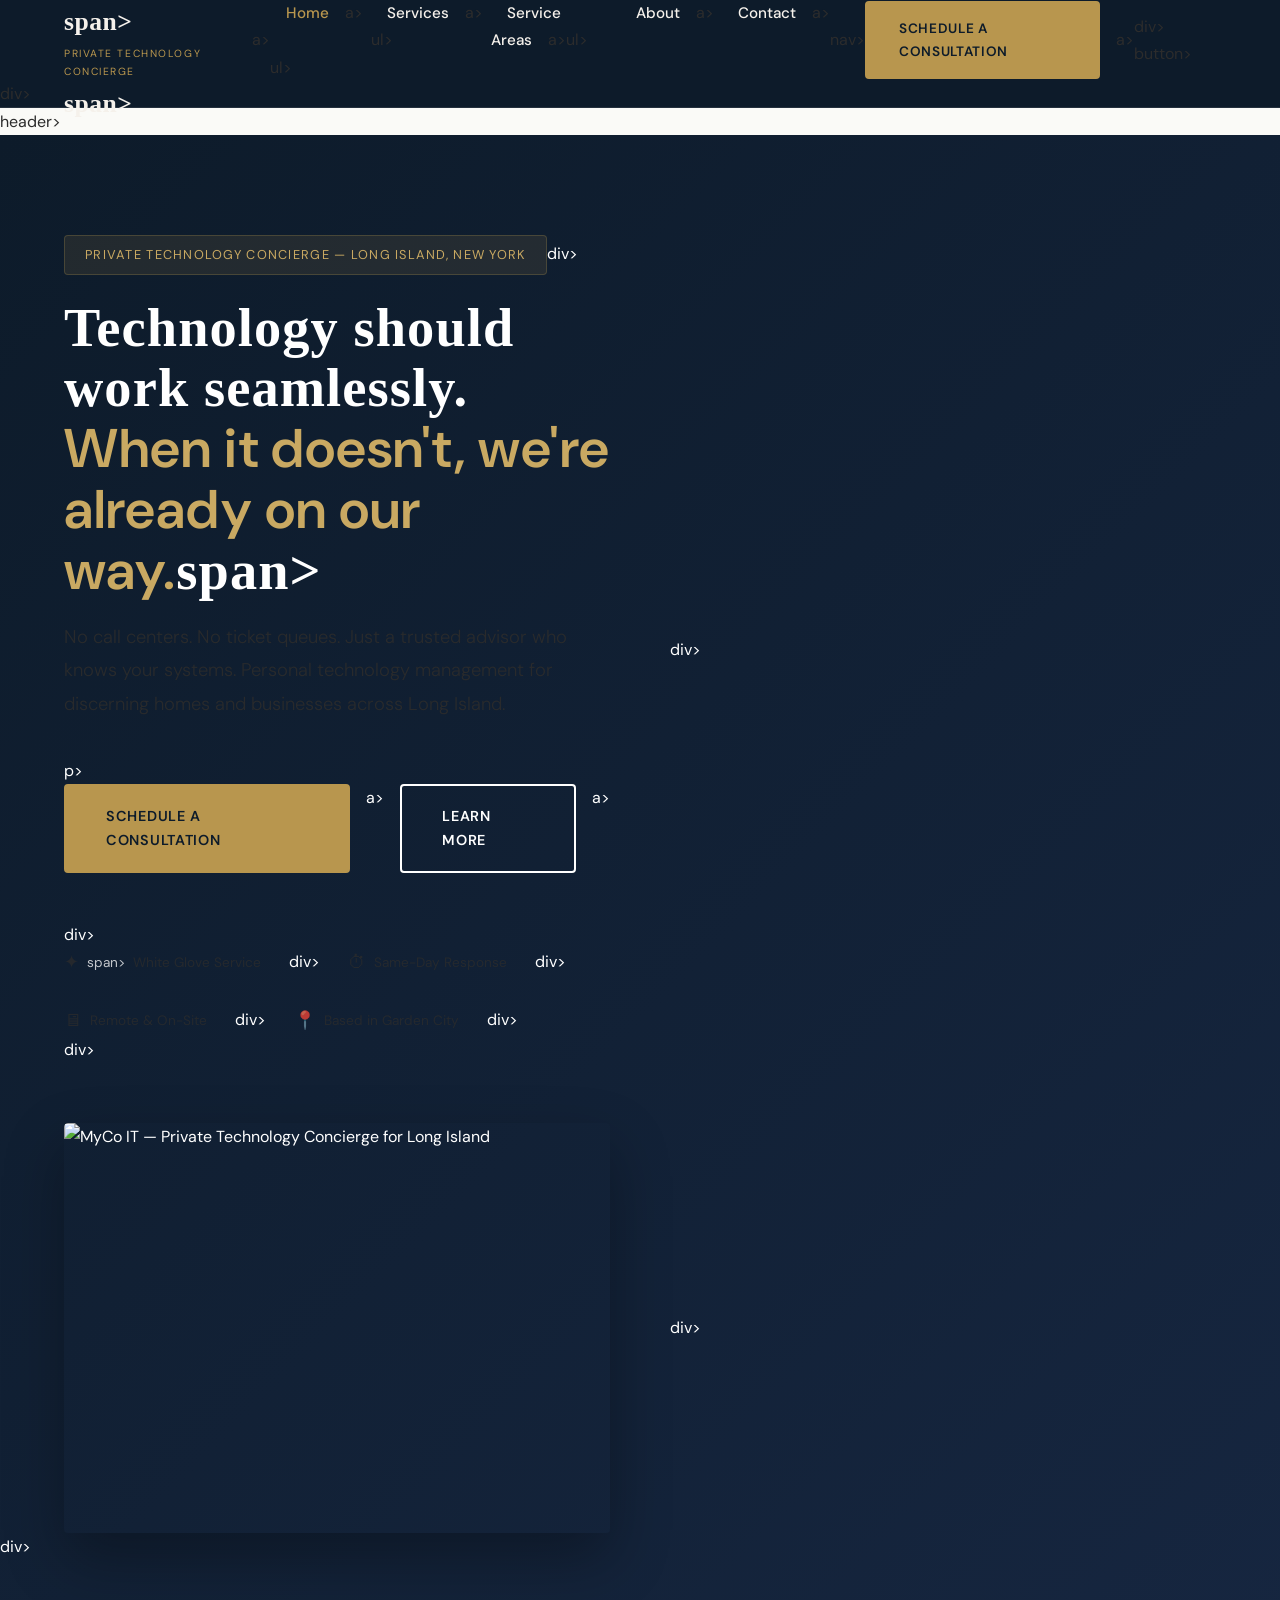
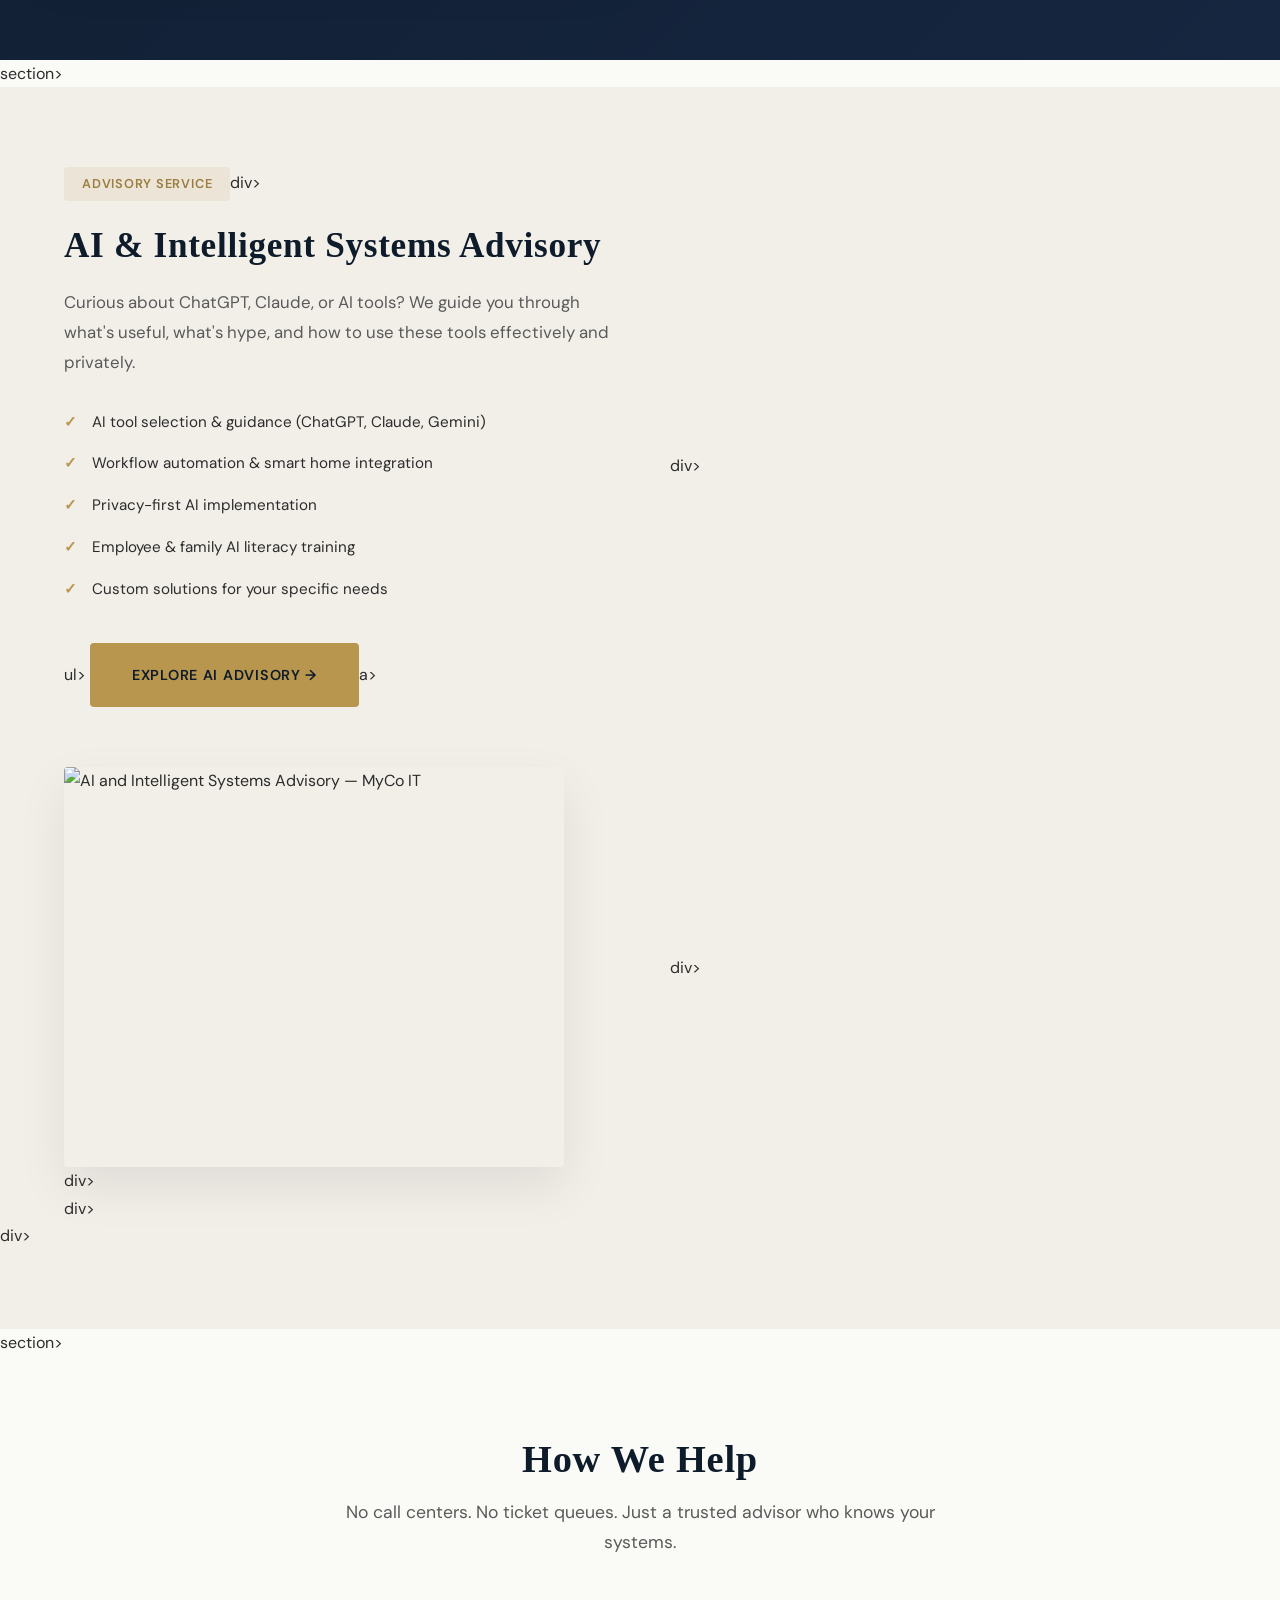
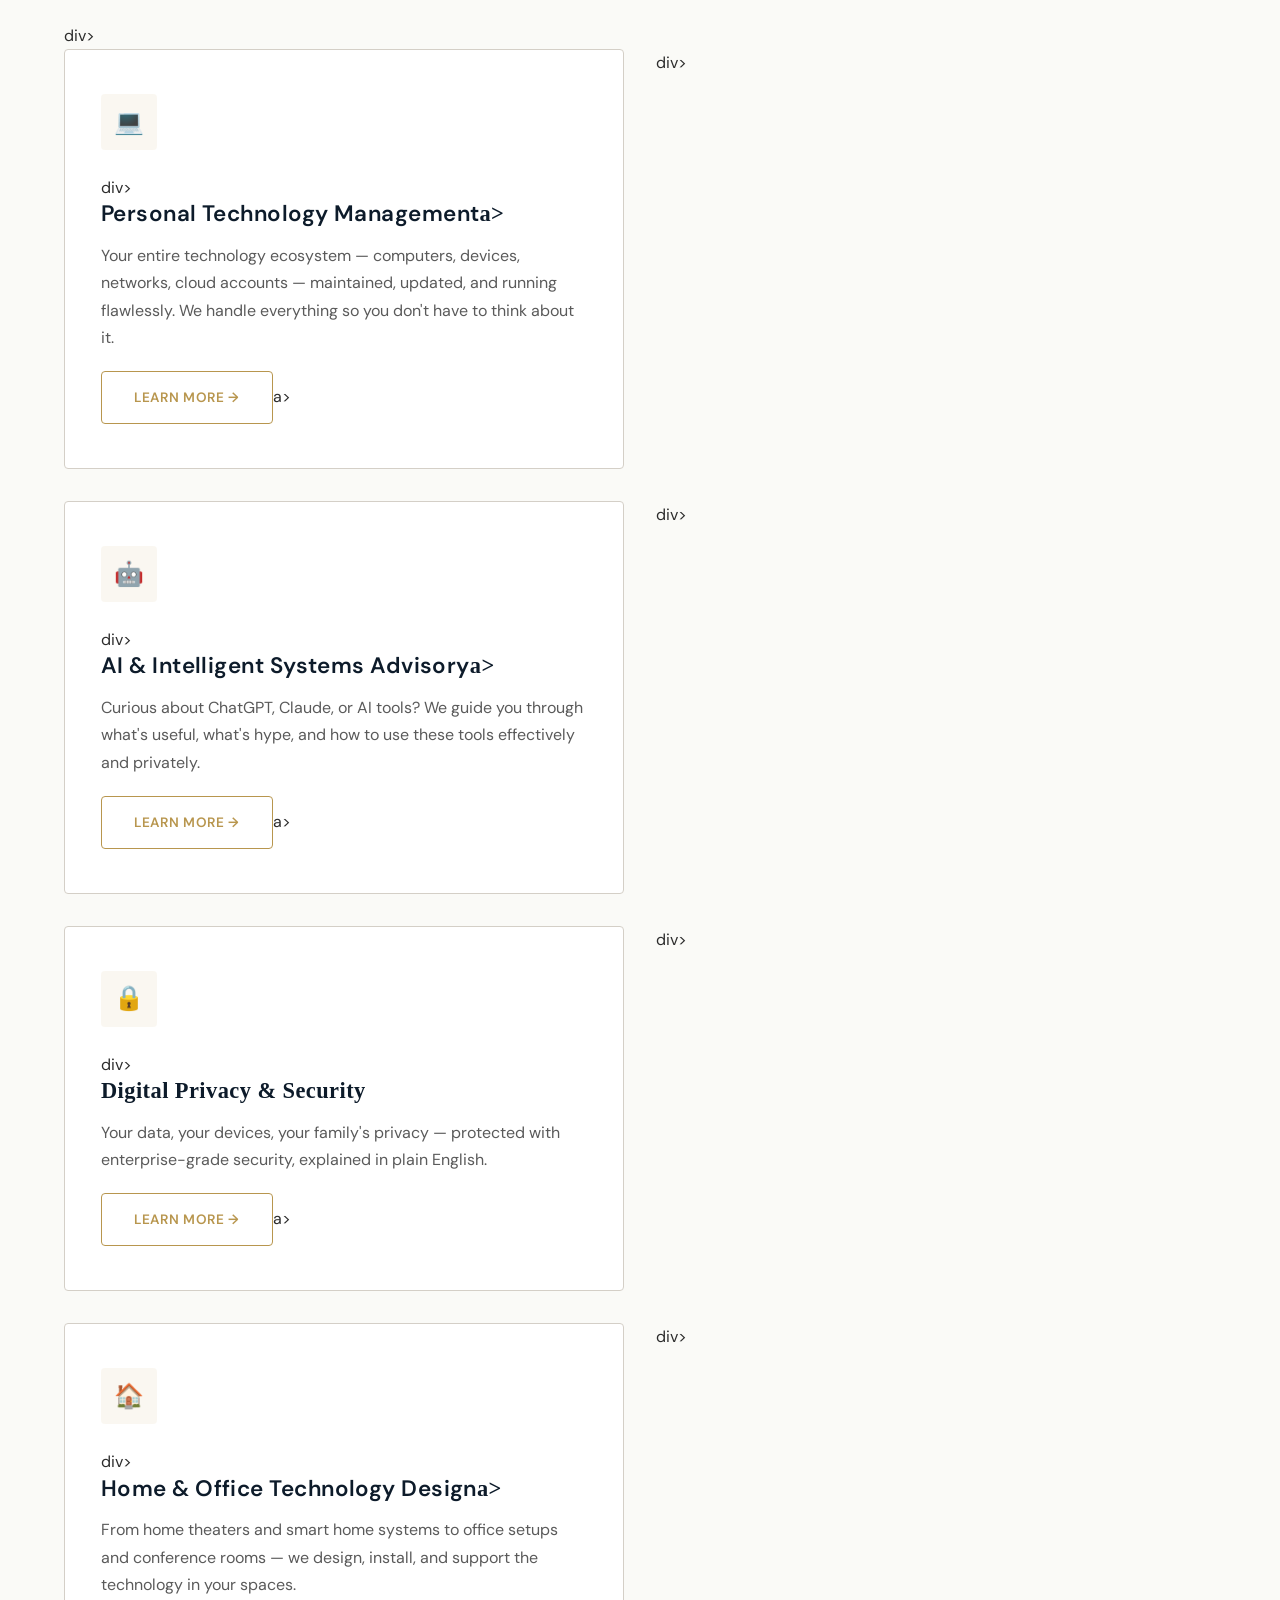
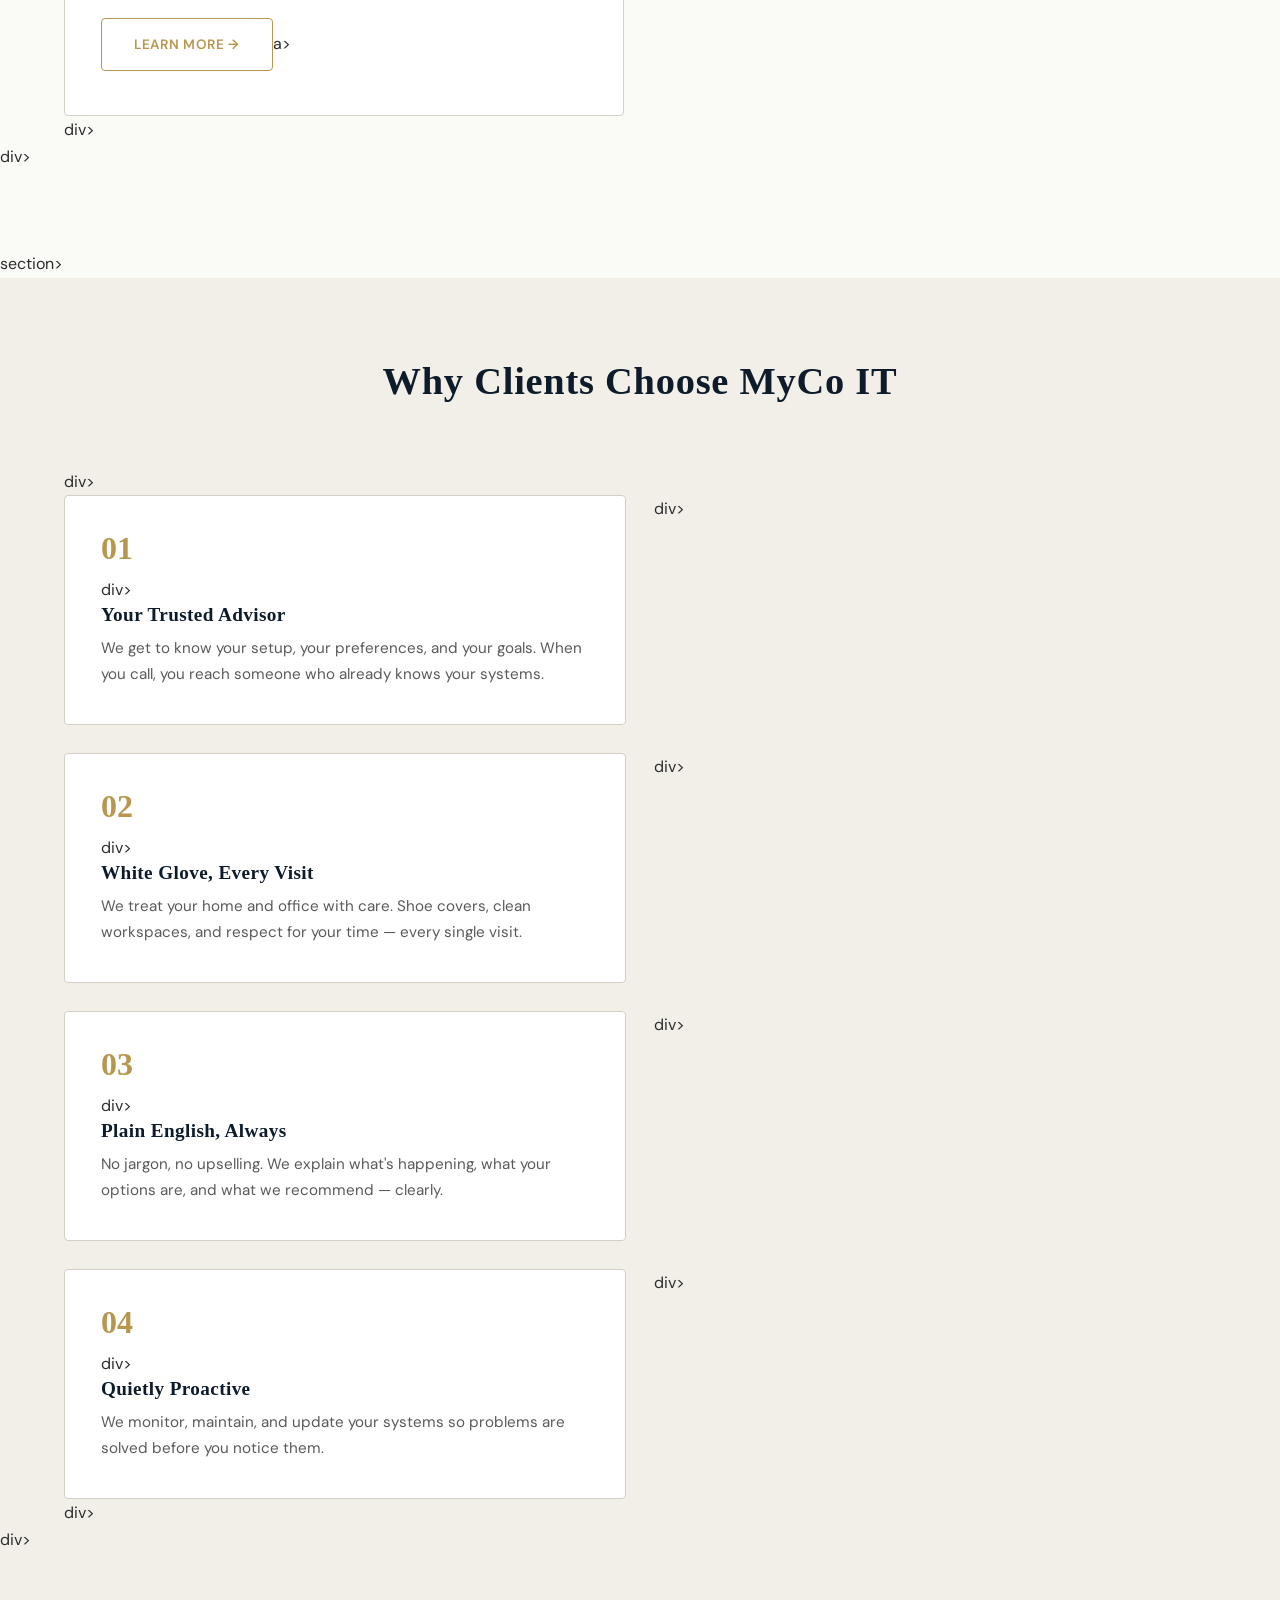
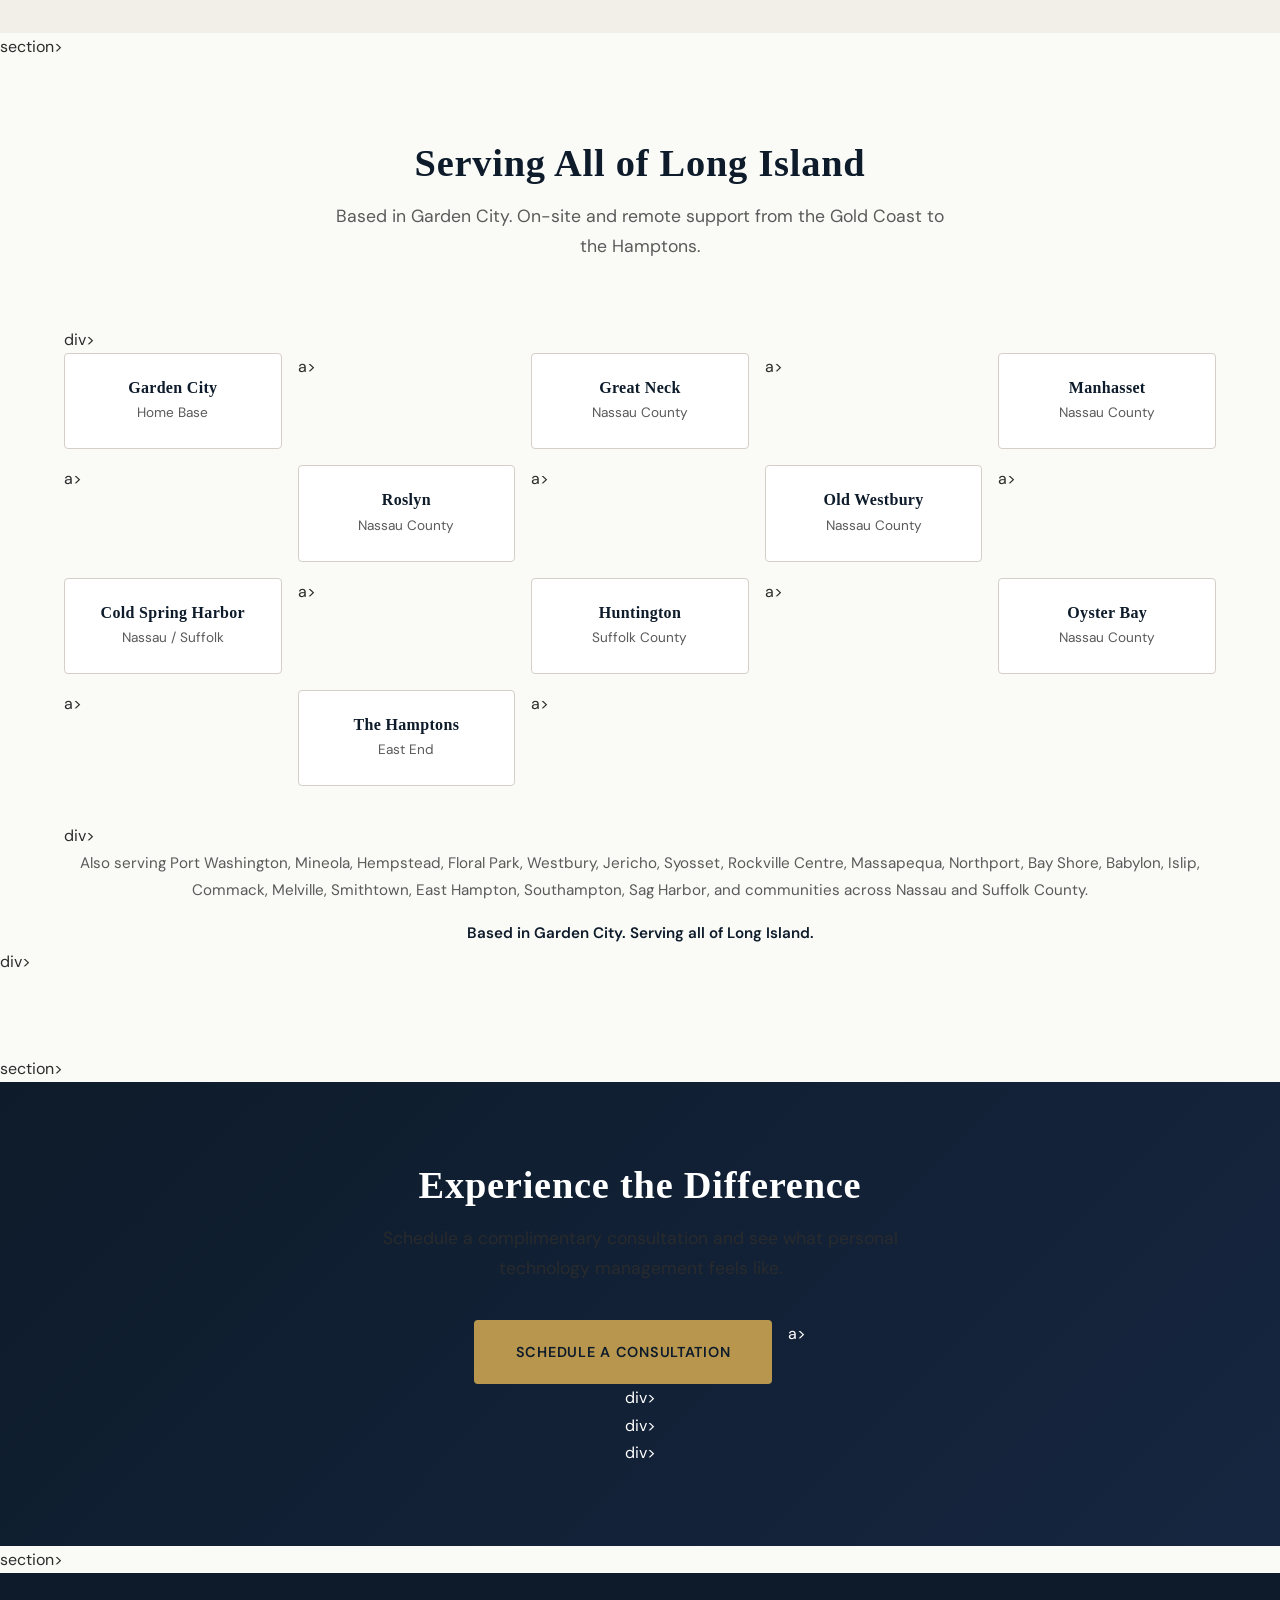
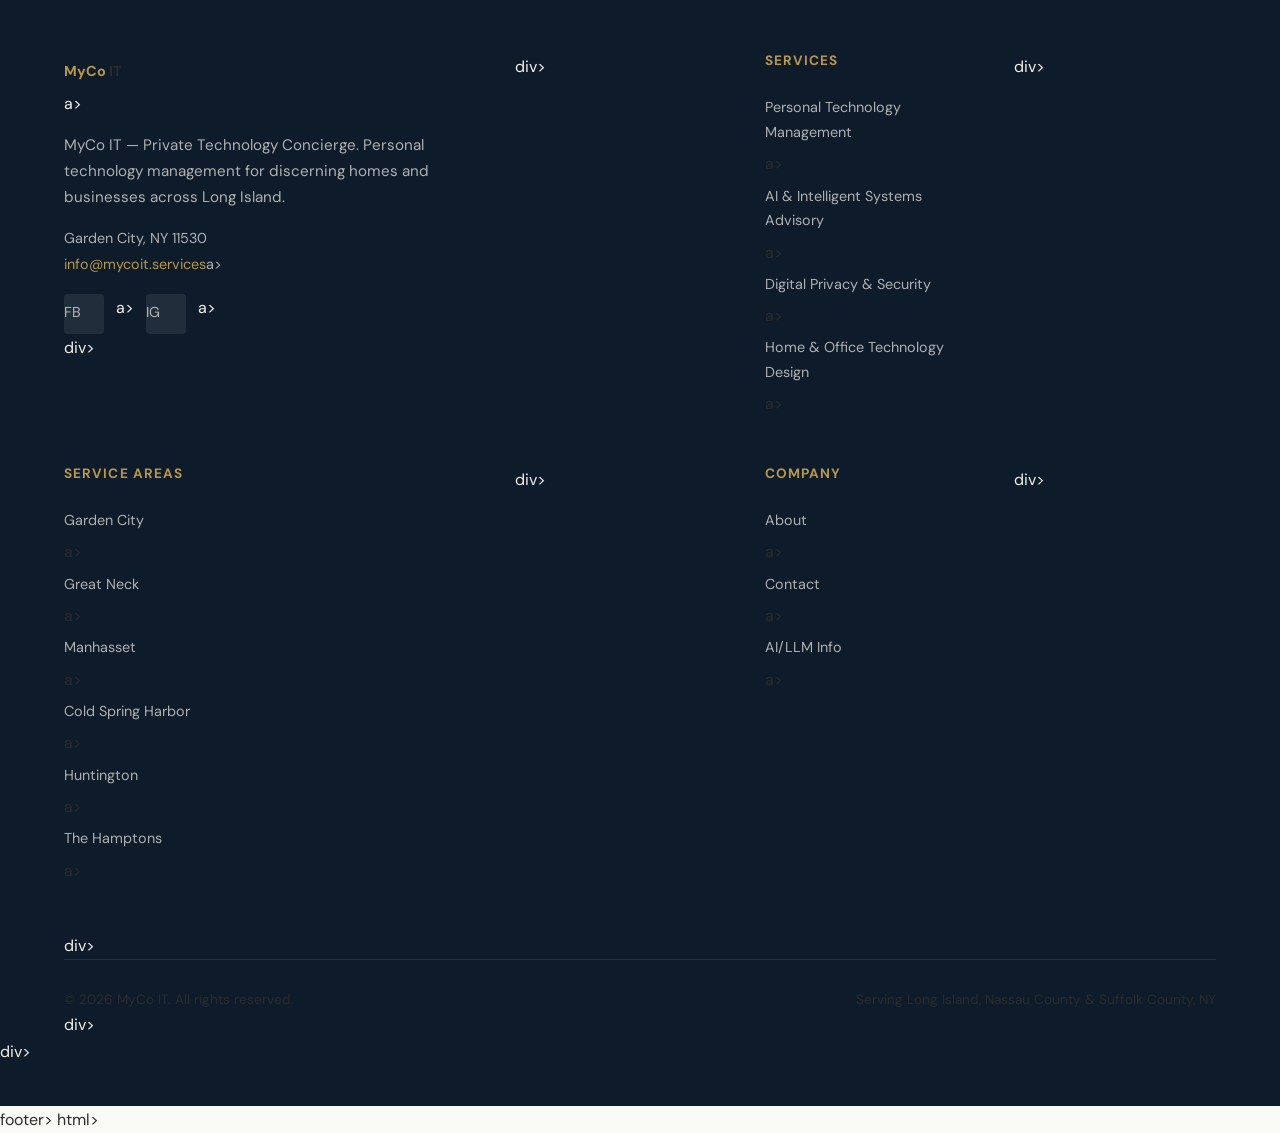
==== commit acdd0c60: "FINAL index.html: luxury branding, Cormorant Garant, How We Help, spec-exact copy, areas reorder, Ga" ====
--- a/index.html
+++ b/index.html
@@ -1,148 +1,159 @@
 <!DOCTYPE html>
 <html lang="en">
-<head>
-  <meta charset="UTF-8">
-  <meta name="viewport" content="width=device-width, initial-scale=1.0">
-  <meta name="description" content="MyCo IT is Long Island's private technology concierge. Personal technology management, AI advisory, cybersecurity, and home & office tech design. Based in Garden City, serving all of Long Island.">
-  <meta name="keywords" content="private technology concierge Long Island, personal IT management Garden City, AI advisory Nassau County, cybersecurity Suffolk County, MyCo IT">
-  <meta name="geo.region" content="US-NY">
-  <meta name="geo.placename" content="Garden City, New York">
-  <title>MyCo IT | Private Technology Concierge — Long Island, New York</title>
-  <link rel="canonical" href="https://mycoit.services/">
-  <link rel="stylesheet" href="css/style.css">
-  <link rel="preconnect" href="https://fonts.googleapis.com">
-  <link rel="preconnect" href="https://fonts.gstatic.com" crossorigin>
-  <link href="https://fonts.googleapis.com/css2?family=Cormorant+Garamond:ital,wght@0,400;0,500;0,600;0,700;1,400&family=DM+Sans:ital,opsz,wght@0,9..40,300;0,9..40,400;0,9..40,500;0,9..40,600;0,9..40,700;1,9..40,400&display=swap" rel="stylesheet">
-  <script type="application/ld+json">
-  {
-    "@context": "https://schema.org",
-    "@type": "LocalBusiness",
-    "@id": "https://mycoit.services/#business",
-    "name": "MyCo IT",
-    "description": "MyCo IT is Long Island's private technology concierge, providing personal technology management, AI advisory, digital privacy and security, and home and office technology design for discerning homes and businesses across Nassau and Suffolk County.",
-    "url": "https://mycoit.services",
-    "email": "info@mycoit.services",
-    "areaServed": [
-      {"@type": "Place", "name": "Long Island"},
-      {"@type": "County", "name": "Nassau County", "containedInPlace": {"@type": "State", "name": "New York"}},
-      {"@type": "County", "name": "Suffolk County", "containedInPlace": {"@type": "State", "name": "New York"}}
-    ],
-    "address": {
-      "@type": "PostalAddress",
-      "addressLocality": "Garden City",
-      "addressRegion": "NY",
-      "postalCode": "11530",
-      "addressCountry": "US"
-    },
-    "hasOfferCatalog": {
-      "@type": "OfferCatalog",
-      "name": "Private Technology Services",
-      "itemListElement": [
-        {"@type": "Offer", "itemOffered": {"@type": "Service", "name": "Personal Technology Management"}},
-        {"@type": "Offer", "itemOffered": {"@type": "Service", "name": "AI & Intelligent Systems Advisory"}},
-        {"@type": "Offer", "itemOffered": {"@type": "Service", "name": "Digital Privacy & Security"}},
-        {"@type": "Offer", "itemOffered": {"@type": "Service", "name": "Home & Office Technology Design"}}
-      ]
-    },
-    "sameAs": ["https://facebook.com/mycoitservices","https://instagram.com/mycoitservices"]
-  }
-  </script>
-</head>
+  <head>
+        <meta charset="UTF-8">
+        <meta name="viewport" content="width=device-width, initial-scale=1.0">
+        <meta name="description" content="MyCo IT is Long Island's private technology concierge. Personal technology management, AI advisory, cybersecurity, and home & office tech design. Based in Garden City, serving all of Long Island.">
+        <meta name="keywords" content="private technology concierge Long Island, personal IT management Garden City, AI advisory Nassau County, cybersecurity Suffolk County, MyCo IT">
+        <meta name="geo.region" content="US-NY">
+        <meta name="geo.placename" content="Garden City, New York">
+        <title>MyCo IT | Private Technology Concierge — Long Island, New York</title>
+      <link rel="canonical" href="https://mycoit.services/">
+      <link rel="stylesheet" href="css/style.css">
+      <link rel="preconnect" href="https://fonts.googleapis.com">
+      <link rel="preconnect" href="https://fonts.gstatic.com" crossorigin>
+      <link href="https://fonts.googleapis.com/css2?family=Cormorant+Garant:ital,wght@0,400;0,500;0,600;0,700;1,400&family=DM+Sans:ital,opsz,wght@0,9..40,300;0,9..40,400;0,9..40,500;0,9..40,600;0,9..40,700;1,9..40,400&display=swap" rel="stylesheet">
+  
+      <script type="application/ld+json">
+          {
+              "@context": "https://schema.org",
+              "@type": "LocalBusiness",
+              "@id": "https://mycoit.services/#business",
+              "name": "MyCo IT",
+              "description": "MyCo IT is Long Island's private technology concierge, providing personal technology management, AI advisory, digital privacy and security, and home and office technology design for discerning homes and businesses across Nassau and Suffolk County.",
+              "url": "https://mycoit.services",
+              "email": "info@mycoit.services",
+              "areaServed": [
+                  {"@type": "Place", "name": "Long Island"},
+                  {"@type": "County", "name": "Nassau County", "containedInPlace": {"@type": "State", "name": "New York"}},
+                  {"@type": "County", "name": "Suffolk County", "containedInPlace": {"@type": "State", "name": "New York"}}
+              ],
+              "address": {
+                  "@type": "PostalAddress",
+                  "addressLocality": "Garden City",
+                  "addressRegion": "NY",
+                  "postalCode": "11530",
+                  "addressCountry": "US"
+              },
+              "hasOfferCatalog": {
+                  "@type": "OfferCatalog",
+                  "name": "Private Technology Services",
+                  "itemListElement": [
+                      {"@type": "Offer", "itemOffered": {"@type": "Service", "name": "Personal Technology Management"}},
+                      {"@type": "Offer", "itemOffered": {"@type": "Service", "name": "AI & Intelligent Systems Advisory"}},
+                      {"@type": "Offer", "itemOffered": {"@type": "Service", "name": "Digital Privacy & Security"}},
+                      {"@type": "Offer", "itemOffered": {"@type": "Service", "name": "Home & Office Technology Design"}}
+                  ]
+              },
+              "sameAs": ["https://facebook.com/mycoitservices","https://instagram.com/mycoitservices"]
+          }
+      </script>
+  </head>
 <body>
-<header class="site-header" id="top"><div class="container header-inner">
-  <a href="/" class="logo" aria-label="MyCo IT Home"><span class="logo-text"><span class="logo-accent">MyCo</span> IT</span><span class="logo-tagline">Private Technology Concierge</span></a>
-  <nav class="main-nav" aria-label="Main navigation"><ul class="nav-list">
-    <li><a href="/" class="nav-link active">Home</a></li>
-    <li class="has-dropdown"><a href="#services" class="nav-link">Services</a><ul class="dropdown"><li><a href="services/systems-support.html">Personal Technology Management</a></li><li><a href="services/llm-ai-support.html">AI &amp; Intelligent Systems Advisory</a></li><li><a href="#">Digital Privacy &amp; Security</a></li><li><a href="services/network-support.html">Home &amp; Office Technology Design</a></li></ul></li>
-    <li><a href="#areas" class="nav-link">Service Areas</a></li>
-    <li><a href="about.html" class="nav-link">About</a></li>
-    <li><a href="contact.html" class="nav-link">Contact</a></li>
-  </ul></nav>
-  <div class="header-cta"><a href="contact.html" class="btn btn-primary">Schedule a Consultation</a></div>
-  <button class="mobile-menu-toggle" aria-label="Toggle menu" aria-expanded="false"><span class="hamburger"></span></button>
-</div></header>
+
+  <header class="site-header" id="top"><div class="container header-inner">
+        <a href="/" class="logo" aria-label="MyCo IT Home"><span class="logo-text"><span class="logo-accent">MyCo</span>span> IT</span>span><span class="logo-tagline">Private Technology Concierge</span>span></a>a>
+        <nav class="main-nav" aria-label="Main navigation"><ul class="nav-list">
+                  <li><a href="/" class="nav-link active">Home</a>a></li>
+                <li class="has-dropdown"><a href="#services" class="nav-link">Services</a>a><ul class="dropdown"><li><a href="services/systems-support.html">Personal Technology Management</a>a></li><li><a href="services/network-support.html">Networks &amp; Connectivity</a>a></li><li><a href="services/llm-ai-support.html">AI &amp; Intelligent Systems</a>a></li><li><a href="#">Digital Privacy &amp; Security</a>a></li></ul>ul></li>
+                <li class="has-dropdown"><a href="#areas" class="nav-link">Service Areas</a>a><ul class="dropdown"><li><a href="#">Garden City</a>a></li><li><a href="#">Great Neck</a>a></li><li><a href="#">Manhasset</a>a></li><li><a href="#">Cold Spring Harbor</a>a></li><li><a href="areas/huntington.html">Huntington</a>a></li><li><a href="#">The Hamptons</a>a></li></ul>ul></li>
+                <li><a href="about.html" class="nav-link">About</a>a></li>
+                <li><a href="contact.html" class="nav-link">Contact</a>a></li>
+        </ul>ul></nav>nav>
+      <div class="header-cta"><a href="contact.html" class="btn btn-primary">Schedule a Consultation</a>a></div>div>
+      <button class="mobile-menu-toggle" aria-label="Toggle menu" aria-expanded="false"><span class="hamburger"></span>span></button>button>
+  </div>div></header>header>
 
 <section class="hero"><div class="container hero-inner">
-  <div class="hero-content">
-    <div class="hero-badge">Private Technology Concierge — Long Island, New York</div>
-    <h1>Technology Should Work <span class="text-gradient">Seamlessly</span></h1>
-    <p class="hero-subtitle">When it doesn't, we're already on our way. MyCo IT provides personal technology management for discerning homes and businesses across Long Island — from Garden City to the Hamptons.</p>
-    <div class="hero-ctas"><a href="contact.html" class="btn btn-primary btn-lg">Schedule a Consultation</a><a href="#services" class="btn btn-outline-white btn-lg">Learn More</a></div>
-    <div class="hero-trust">
-      <div class="trust-item"><span class="trust-icon">&#10022;</span><span>White Glove Service</span></div>
-      <div class="trust-item"><span class="trust-icon">&#9201;</span><span>Same-Day Response</span></div>
-      <div class="trust-item"><span class="trust-icon">&#128421;</span><span>Remote &amp; On-Site</span></div>
-      <div class="trust-item"><span class="trust-icon">&#127968;</span><span>Serving All of Long Island</span></div>
-    </div>
-  </div>
-  <div class="hero-image"><img src="images/hero-it-support.png" alt="MyCo IT — Private Technology Concierge for Long Island" width="600" height="450" style="max-width:100%;height:auto;border-radius:16px;"></div>
-</div></section>
+    <div class="hero-content">
+          <div class="hero-badge">Private Technology Concierge — Long Island, New York</div>div>
+            <h1>Technology should work seamlessly.<br><span class="text-gradient">When it doesn't, we're already on our way.</span>span></h1>
+            <p class="hero-subtitle">No call centers. No ticket queues. Just a trusted advisor who knows your systems. Personal technology management for discerning homes and businesses across Long Island.</p>p>
+            <div class="hero-ctas"><a href="contact.html" class="btn btn-primary btn-lg">Schedule a Consultation</a>a><a href="#services" class="btn btn-outline-white btn-lg">Learn More</a>a></div>div>
+            <div class="hero-trust">
+                        <div class="trust-item"><span class="trust-icon">&#10022;</span>span><span>White Glove Service</span></div>div>
+                        <div class="trust-item"><span class="trust-icon">&#9201;</span><span>Same-Day Response</span></div>div>
+                        <div class="trust-item"><span class="trust-icon">&#128421;</span><span>Remote &amp; On-Site</span></div>div>
+                        <div class="trust-item"><span class="trust-icon">&#128205;</span><span>Based in Garden City</span></div>div>
+            </div>div>
+    </div>div>
+    <div class="hero-image"><img src="images/hero-it-support.png" alt="MyCo IT — Private Technology Concierge for Long Island" width="600" height="450" style="max-width:100%;height:auto;border-radius:4px;"></div>div>
+</div>div></section>section>
 
 <section class="featured-llm" id="ai-support"><div class="container"><div class="featured-llm-inner">
-  <div class="featured-llm-badge">Advisory Service</div>
-  <div class="featured-llm-content">
-    <div class="featured-llm-text">
-      <h2>AI &amp; Intelligent Systems Advisory</h2>
-      <p>AI is transforming how we work and live. We help you understand it, adopt it wisely, and use it effectively — on your terms, at your pace. No jargon, no pressure. Just clear guidance from an advisor who knows your world.</p>
-      <ul class="feature-list"><li>AI tool selection &amp; guidance (ChatGPT, Claude, Gemini)</li><li>Workflow automation &amp; smart home integration</li><li>Privacy-first AI implementation</li><li>Employee &amp; family AI literacy training</li><li>Custom solutions for your specific needs</li></ul>
-      <a href="services/llm-ai-support.html" class="btn btn-accent btn-lg">Explore AI Advisory &rarr;</a>
-    </div>
-    <div class="featured-llm-visual"><img src="images/llm-ai-support.png" alt="AI and Intelligent Systems Advisory — MyCo IT" width="500" height="400" style="max-width:100%;height:auto;border-radius:16px;"></div>
-  </div>
-</div></div></section>
+    <div class="featured-llm-badge">Advisory Service</div>div>
+    <div class="featured-llm-content">
+            <div class="featured-llm-text">
+                        <h2>AI &amp; Intelligent Systems Advisory</h2>
+                        <p>Curious about ChatGPT, Claude, or AI tools? We guide you through what's useful, what's hype, and how to use these tools effectively and privately.</p>
+                        <ul class="feature-list"><li>AI tool selection &amp; guidance (ChatGPT, Claude, Gemini)</li><li>Workflow automation &amp; smart home integration</li><li>Privacy-first AI implementation</li><li>Employee &amp; family AI literacy training</li><li>Custom solutions for your specific needs</li></ul>ul>
+                        <a href="services/llm-ai-support.html" class="btn btn-accent btn-lg">Explore AI Advisory &rarr;</a>a>
+            </div>div>
+            <div class="featured-llm-visual"><img src="images/llm-ai-support.png" alt="AI and Intelligent Systems Advisory — MyCo IT" width="500" height="400" style="max-width:100%;height:auto;border-radius:4px;"></div>div>
+    </div>div>
+</div>div></div>div></section>section>
 
 <section class="services" id="services"><div class="container">
-  <div class="section-header"><h2>What We Do</h2><p>No call centers. No ticket queues. Just a trusted advisor who knows your systems.</p></div>
-  <div class="services-grid">
-    <div class="service-card"><div class="service-icon">&#128187;</div><h3><a href="services/systems-support.html">Personal Technology Management</a></h3><p>Your technology, fully managed. From setup to daily support — laptops, desktops, cloud accounts, backups, and everything in between. We handle it so you don't have to think about it.</p><a href="services/systems-support.html" class="btn btn-secondary">Learn More &rarr;</a></div>
-    <div class="service-card"><div class="service-icon">&#129302;</div><h3><a href="services/llm-ai-support.html">AI &amp; Intelligent Systems Advisory</a></h3><p>Curious about AI? We guide you through the landscape — helping you adopt the right tools securely and effectively, whether for your business or personal use.</p><a href="services/llm-ai-support.html" class="btn btn-secondary">Learn More &rarr;</a></div>
-    <div class="service-card"><div class="service-icon">&#128274;</div><h3>Digital Privacy &amp; Security</h3><p>Your digital life protected. We implement real security — not just antivirus — covering your devices, network, email, passwords, and online privacy.</p><a href="contact.html" class="btn btn-secondary">Learn More &rarr;</a></div>
-    <div class="service-card"><div class="service-icon">&#127968;</div><h3><a href="services/network-support.html">Home &amp; Office Technology Design</a></h3><p>Beautiful technology that works. We design, install, and optimize networks, home offices, smart home systems, and workspaces that feel effortless.</p><a href="services/network-support.html" class="btn btn-secondary">Learn More &rarr;</a></div>
-  </div>
-</div></section>
+    <div class="section-header"><h2>How We Help</h2><p>No call centers. No ticket queues. Just a trusted advisor who knows your systems.</p></div>div>
+    <div class="services-grid">
+            <div class="service-card"><div class="service-icon">&#128187;</div>div><h3><a href="services/systems-support.html">Personal Technology Management</a>a></h3><p>Your entire technology ecosystem — computers, devices, networks, cloud accounts — maintained, updated, and running flawlessly. We handle everything so you don't have to think about it.</p><a href="services/systems-support.html" class="btn btn-secondary">Learn More &rarr;</a>a></div>div>
+    
+            <div class="service-card"><div class="service-icon">&#129302;</div>div><h3><a href="services/llm-ai-support.html">AI &amp; Intelligent Systems Advisory</a>a></h3><p>Curious about ChatGPT, Claude, or AI tools? We guide you through what's useful, what's hype, and how to use these tools effectively and privately.</p><a href="services/llm-ai-support.html" class="btn btn-secondary">Learn More &rarr;</a>a></div>div>
+    
+            <div class="service-card"><div class="service-icon">&#128274;</div>div><h3>Digital Privacy &amp; Security</h3><p>Your data, your devices, your family's privacy — protected with enterprise-grade security, explained in plain English.</p><a href="contact.html" class="btn btn-secondary">Learn More &rarr;</a>a></div>div>
+    
+            <div class="service-card"><div class="service-icon">&#127968;</div>div><h3><a href="services/network-support.html">Home &amp; Office Technology Design</a>a></h3><p>From home theaters and smart home systems to office setups and conference rooms — we design, install, and support the technology in your spaces.</p><a href="services/network-support.html" class="btn btn-secondary">Learn More &rarr;</a>a></div>div>
+    </div>div>
+</div>div></section>section>
 
 <section class="why-us"><div class="container">
-  <div class="section-header"><h2>Why Clients Choose MyCo IT</h2></div>
-  <div class="why-grid">
-    <div class="why-item"><div class="why-number">01</div><h3>Your Advisor, Not a Call Center</h3><p>When you call, a real person answers — someone who already knows your setup, your preferences, and your history.</p></div>
-    <div class="why-item"><div class="why-number">02</div><h3>White Glove, Every Visit</h3><p>We treat every client like our only client. Prompt, courteous, thorough — the service you'd expect from a private concierge.</p></div>
-    <div class="why-item"><div class="why-number">03</div><h3>Plain English, Always</h3><p>We explain everything clearly. You'll always know what we're doing, why, and what it costs. No surprises.</p></div>
-    <div class="why-item"><div class="why-number">04</div><h3>Quietly Cutting-Edge</h3><p>We stay current with AI, security, and emerging tech so you don't have to. When something matters for you, we'll let you know.</p></div>
-  </div>
-</div></section>
+    <div class="section-header"><h2>Why Clients Choose MyCo IT</h2></div>div>
+    <div class="why-grid">
+            <div class="why-item"><div class="why-number">01</div>div><h3>Your Trusted Advisor</h3><p>We get to know your setup, your preferences, and your goals. When you call, you reach someone who already knows your systems.</p></div>div>
+            <div class="why-item"><div class="why-number">02</div>div><h3>White Glove, Every Visit</h3><p>We treat your home and office with care. Shoe covers, clean workspaces, and respect for your time — every single visit.</p></div>div>
+            <div class="why-item"><div class="why-number">03</div>div><h3>Plain English, Always</h3><p>No jargon, no upselling. We explain what's happening, what your options are, and what we recommend — clearly.</p></div>div>
+            <div class="why-item"><div class="why-number">04</div>div><h3>Quietly Proactive</h3><p>We monitor, maintain, and update your systems so problems are solved before you notice them.</p></div>div>
+    </div>div>
+</div>div></section>section>
 
 <section class="areas" id="areas"><div class="container">
-  <div class="section-header"><h2>Serving All of Long Island</h2><p>Based in Garden City. On-site and remote support from the Gold Coast to the Hamptons.</p></div>
-  <div class="areas-grid">
-    <a href="#" class="area-card"><h3>Garden City</h3><p>Home Base</p></a>
-    <a href="#" class="area-card"><h3>Great Neck</h3><p>Nassau County</p></a>
-    <a href="#" class="area-card"><h3>Manhasset</h3><p>Nassau County</p></a>
-    <a href="#" class="area-card"><h3>Cold Spring Harbor</h3><p>Nassau / Suffolk</p></a>
-    <a href="#" class="area-card"><h3>Roslyn</h3><p>Nassau County</p></a>
-    <a href="#" class="area-card"><h3>Oyster Bay</h3><p>Nassau County</p></a>
-    <a href="areas/huntington.html" class="area-card"><h3>Huntington</h3><p>Suffolk County</p></a>
-    <a href="#" class="area-card"><h3>Bay Shore</h3><p>Suffolk County</p></a>
-    <a href="#" class="area-card"><h3>Babylon</h3><p>Suffolk County</p></a>
-    <a href="#" class="area-card"><h3>The Hamptons</h3><p>East End</p></a>
-  </div>
-  <p class="areas-note">Also serving Port Washington, Old Westbury, Northport, Jericho, Syosset, Mineola, Rockville Centre, Massapequa, Commack, Melville, Smithtown, Islip, Hauppauge, East Hampton, Southampton, Sag Harbor, and all communities across Nassau and Suffolk County.</p>
-</div></section>
+    <div class="section-header"><h2>Serving All of Long Island</h2><p>Based in Garden City. On-site and remote support from the Gold Coast to the Hamptons.</p></div>div>
+    <div class="areas-grid">
+            <a href="#" class="area-card"><h3>Garden City</h3><p>Home Base</p></a>a>
+            <a href="#" class="area-card"><h3>Great Neck</h3><p>Nassau County</p></a>a>
+            <a href="#" class="area-card"><h3>Manhasset</h3><p>Nassau County</p></a>a>
+            <a href="#" class="area-card"><h3>Roslyn</h3><p>Nassau County</p></a>a>
+            <a href="#" class="area-card"><h3>Old Westbury</h3><p>Nassau County</p></a>a>
+            <a href="#" class="area-card"><h3>Cold Spring Harbor</h3><p>Nassau / Suffolk</p></a>a>
+            <a href="areas/huntington.html" class="area-card"><h3>Huntington</h3><p>Suffolk County</p></a>a>
+            <a href="#" class="area-card"><h3>Oyster Bay</h3><p>Nassau County</p></a>a>
+            <a href="#" class="area-card"><h3>The Hamptons</h3><p>East End</p></a>a>
+    </div>div>
+    <p class="areas-also">Also serving Port Washington, Mineola, Hempstead, Floral Park, Westbury, Jericho, Syosset, Rockville Centre, Massapequa, Northport, Bay Shore, Babylon, Islip, Commack, Melville, Smithtown, East Hampton, Southampton, Sag Harbor, and communities across Nassau and Suffolk County.</p>
+    <p class="areas-note" style="margin-top:16px;font-weight:600;color:var(--primary);">Based in Garden City. Serving all of Long Island.</p>
+</div>div></section>section>
 
 <section class="cta-section"><div class="container"><div class="cta-inner">
-  <h2>Ready to Experience the Difference?</h2>
-  <p>Schedule a complimentary consultation and discover what personal technology management feels like.</p>
-  <div class="cta-buttons"><a href="contact.html" class="btn btn-primary btn-lg">Schedule a Consultation</a></div>
-</div></div></section>
+    <h2>Experience the Difference</h2>
+    <p>Schedule a complimentary consultation and see what personal technology management feels like.</p>
+    <div class="cta-buttons"><a href="contact.html" class="btn btn-primary btn-lg">Schedule a Consultation</a>a></div>div>
+</div>div></div>div></section>section>
 
 <footer class="site-footer"><div class="container">
-  <div class="footer-grid">
-    <div class="footer-col footer-about"><a href="/" class="footer-logo"><span class="logo-text"><span class="logo-accent">MyCo</span> IT</span></a><p>Private Technology Concierge. Personal technology management for discerning homes and businesses across Long Island.</p><address>Garden City, NY 11530<br><a href="mailto:info@mycoit.services">info@mycoit.services</a></address><div class="footer-social"><a href="https://facebook.com/mycoitservices" aria-label="Facebook" target="_blank" rel="noopener">FB</a><a href="https://instagram.com/mycoitservices" aria-label="Instagram" target="_blank" rel="noopener">IG</a></div></div>
-    <div class="footer-col"><h4>Services</h4><ul><li><a href="services/systems-support.html">Personal Technology Management</a></li><li><a href="services/llm-ai-support.html">AI &amp; Intelligent Systems Advisory</a></li><li><a href="#">Digital Privacy &amp; Security</a></li><li><a href="services/network-support.html">Home &amp; Office Technology Design</a></li></ul></div>
-    <div class="footer-col"><h4>Service Areas</h4><ul><li><a href="#">Garden City</a></li><li><a href="#">Great Neck</a></li><li><a href="#">Manhasset</a></li><li><a href="#">Cold Spring Harbor</a></li><li><a href="areas/huntington.html">Huntington</a></li><li><a href="#">Bay Shore</a></li><li><a href="#">The Hamptons</a></li></ul></div>
-    <div class="footer-col"><h4>Company</h4><ul><li><a href="about.html">About</a></li><li><a href="contact.html">Contact</a></li><li><a href="llms.txt">AI/LLM Info</a></li></ul></div>
-  </div>
-  <div class="footer-bottom"><p>&copy; 2026 MyCo IT. All rights reserved.</p><p>Serving Long Island, Nassau County &amp; Suffolk County, NY</p></div>
-</div></footer>
+    <div class="footer-grid">
+            <div class="footer-col footer-about"><a href="/" class="footer-logo"><span class="logo-text"><span class="logo-accent">MyCo</span> IT</span></a>a><p>MyCo IT — Private Technology Concierge. Personal technology management for discerning homes and businesses across Long Island.</p><address>Garden City, NY 11530<br><a href="mailto:info@mycoit.services">info@mycoit.services</a>a></address><div class="footer-social"><a href="https://facebook.com/mycoitservices" aria-label="Facebook" target="_blank" rel="noopener">FB</a>a><a href="https://instagram.com/mycoitservices" aria-label="Instagram" target="_blank" rel="noopener">IG</a>a></div>div></div>div>
+    
+            <div class="footer-col"><h4>Services</h4><ul><li><a href="services/systems-support.html">Personal Technology Management</a>a></li><li><a href="services/llm-ai-support.html">AI &amp; Intelligent Systems Advisory</a>a></li><li><a href="#">Digital Privacy &amp; Security</a>a></li><li><a href="services/network-support.html">Home &amp; Office Technology Design</a>a></li></ul></div>div>
+    
+            <div class="footer-col"><h4>Service Areas</h4><ul><li><a href="#">Garden City</a>a></li><li><a href="#">Great Neck</a>a></li><li><a href="#">Manhasset</a>a></li><li><a href="#">Cold Spring Harbor</a>a></li><li><a href="areas/huntington.html">Huntington</a>a></li><li><a href="#">The Hamptons</a>a></li></ul></div>div>
+    
+            <div class="footer-col"><h4>Company</h4><ul><li><a href="about.html">About</a>a></li><li><a href="contact.html">Contact</a>a></li><li><a href="llms.txt">AI/LLM Info</a>a></li></ul></div>div>
+    </div>div>
+    <div class="footer-bottom"><p>&copy; 2026 MyCo IT. All rights reserved.</p><p>Serving Long Island, Nassau County &amp; Suffolk County, NY</p></div>div>
+</div>div></footer>footer>
+
 <script src="js/main.js"></script>
 </body>
-                                                                                                                                                                                                                                                                                                                                                                         </html>
+</html>html></p></p></li></li></ul></address></p></p></li></li></p></span></span></h1></li></li>
+</body></title>
+  </head>
--- a/css/style.css
+++ b/css/style.css
@@ -2,18 +2,19 @@
 /* Color Palette & Design System */
 
 :root {
-      --primary: #0D1B2A;
-      --primary-light: #162840;
-      --primary-dark: #08111A;
-      --accent: #B8964E;
-      --accent-light: #C9A962;
-      --accent-dark: #9E7D3A;
-      --background: #FAFAF7;
-      --background-alt: #F5F1EB;
-      --text: #2C2C2C;
-      --text-light: #5A5A5A;
-      --border: #D4CFC7;
-      --white: #FFFFFF;
+        --primary: #0D1B2A;
+        --primary-light: #162640;
+        --primary-dark: #080F18;
+        --accent: #B8964E;
+        --accent-light: #C9A962;
+        --accent-dark: #9A7D3F;
+        --ivory: #F5F1EB;
+        --background: #FAFAF7;
+        --background-alt: #F2EFE9;
+        --text: #2C2C2C;
+        --text-light: #5A5A5A;
+        --border: #D4CFC7;
+        --white: #FFFFFF;
 }
 
 /* ===== RESET & BASE ===== */
@@ -21,969 +22,944 @@
 html { scroll-behavior: smooth; font-size: 16px; }
 
 body {
-      font-family: 'DM Sans', -apple-system, BlinkMacSystemFont, sans-serif;
-      color: var(--text);
-      line-height: 1.7;
-      background: var(--background);
-      font-weight: 400;
+        font-family: 'DM Sans', -apple-system, BlinkMacSystemFont, sans-serif;
+        color: var(--text);
+        line-height: 1.7;
+        background: var(--background);
+        font-weight: 400;
 }
 
 h1, h2, h3, h4 {
-      font-family: 'Cormorant Garamond', 'Georgia', serif;
-      letter-spacing: 0.02em;
-      color: var(--primary);
-      line-height: 1.2;
-}
-
+        font-family: 'Cormorant Garant', Georgia, serif;
+        letter-spacing: 0.02em;
+        color: var(--primary);
+        line-height: 1.2;
+}
 h1 { font-weight: 600; }
 h2 { font-weight: 600; }
 h3 { font-weight: 600; }
 h4 { font-weight: 600; }
 
+body, p, li, a, span, input, textarea, button {
+        font-family: 'DM Sans', sans-serif;
+        color: var(--text);
+}
+
 img { max-width: 100%; height: auto; display: block; }
 a { color: inherit; text-decoration: none; }
 ul { list-style: none; }
-
 .container { max-width: 1200px; margin: 0 auto; padding: 0 24px; }
 
 /* ===== BUTTONS ===== */
 .btn {
-      display: inline-flex;
-      align-items: center;
-      justify-content: center;
-      padding: 14px 32px;
-      border-radius: 8px;
-      font-weight: 600;
-      font-size: 0.95rem;
-      font-family: 'DM Sans', sans-serif;
-      transition: all 0.3s ease;
-      cursor: pointer;
-      border: 2px solid transparent;
-      text-decoration: none;
-      letter-spacing: 0.01em;
+        display: inline-flex;
+        align-items: center;
+        justify-content: center;
+        padding: 14px 32px;
+        border-radius: 4px;
+        font-weight: 600;
+        font-size: 0.85rem;
+        font-family: 'DM Sans', sans-serif;
+        transition: all 0.3s ease;
+        cursor: pointer;
+        border: 2px solid transparent;
+        text-decoration: none;
+        letter-spacing: 0.05em;
+        text-transform: uppercase;
 }
 
 /* Primary CTA — champagne gold bg with navy text */
 .btn-primary {
-      background: var(--accent);
-      color: var(--primary);
-      border-color: var(--accent);
+        background: var(--accent);
+        color: var(--primary);
+        border-color: var(--accent);
 }
 .btn-primary:hover {
-      background: var(--accent-light);
-      border-color: var(--accent-light);
-      transform: translateY(-2px);
-      box-shadow: 0 8px 25px rgba(184,150,78,0.3);
-}
-
-/* Secondary CTA — navy bg with ivory text */
+        background: var(--accent-dark);
+        border-color: var(--accent-dark);
+        transform: translateY(-2px);
+        box-shadow: 0 8px 25px rgba(184,150,78,0.3);
+}
+
+/* Secondary CTA — outlined gold */
 .btn-secondary {
-      background: var(--primary);
-      color: var(--background-alt);
-      border-color: var(--primary);
+        background: transparent;
+        color: var(--accent);
+        border: 1.5px solid var(--accent);
 }
 .btn-secondary:hover {
-      background: var(--primary-light);
-      border-color: var(--primary-light);
-      transform: translateY(-2px);
-      box-shadow: 0 8px 25px rgba(13,27,42,0.3);
+        background: var(--accent);
+        color: var(--primary);
+        transform: translateY(-2px);
+        box-shadow: 0 8px 25px rgba(184,150,78,0.3);
 }
 
 /* Accent button — gold bg */
 .btn-accent {
-      background: var(--accent);
-      color: var(--primary);
-      border-color: var(--accent);
+        background: var(--accent);
+        color: var(--primary);
+        border-color: var(--accent);
 }
 .btn-accent:hover {
-      background: var(--accent-light);
-      border-color: var(--accent-light);
-      transform: translateY(-2px);
-      box-shadow: 0 8px 25px rgba(184,150,78,0.3);
+        background: var(--accent-dark);
+        border-color: var(--accent-dark);
+        transform: translateY(-2px);
+        box-shadow: 0 8px 25px rgba(184,150,78,0.3);
 }
 
 /* Outline button */
 .btn-outline {
-      background: transparent;
-      color: var(--primary);
-      border-color: var(--primary);
+        background: transparent;
+        color: var(--primary);
+        border-color: var(--primary);
 }
 .btn-outline:hover {
-      background: var(--primary);
-      color: var(--white);
+        background: var(--primary);
+        color: var(--white);
 }
 
 /* White button */
 .btn-white {
-      background: var(--white);
-      color: var(--primary);
+        background: var(--white);
+        color: var(--primary);
 }
 .btn-white:hover {
-      transform: translateY(-2px);
-      box-shadow: 0 8px 25px rgba(0,0,0,0.15);
+        transform: translateY(-2px);
+        box-shadow: 0 8px 25px rgba(0,0,0,0.15);
 }
 
 /* Outline white */
 .btn-outline-white {
-      background: transparent;
-      color: var(--white);
-      border-color: var(--white);
+        background: transparent;
+        color: var(--white);
+        border-color: var(--white);
 }
 .btn-outline-white:hover {
-      background: rgba(255,255,255,0.12);
-}
-
-.btn-lg { padding: 18px 40px; font-size: 1.05rem; }
+        background: rgba(255,255,255,0.12);
+}
+
+.btn-lg { padding: 18px 40px; font-size: 0.9rem; }
 
 /* ===== HEADER ===== */
 .site-header {
-      position: sticky;
-      top: 0;
-      z-index: 1000;
-      background: rgba(250,250,247,0.95);
-      backdrop-filter: blur(12px);
-      -webkit-backdrop-filter: blur(12px);
-      border-bottom: 1px solid var(--border);
+        position: sticky;
+        top: 0;
+        z-index: 1000;
+        background: var(--primary);
+        backdrop-filter: blur(12px);
+        -webkit-backdrop-filter: blur(12px);
+        border-bottom: 1px solid rgba(245,241,235,0.1);
 }
 
 .header-inner {
-      display: flex;
-      align-items: center;
-      justify-content: space-between;
-                   height: 80px;
+        display: flex;
+        align-items: center;
+        justify-content: space-between;
+        height: 80px;
 }
 
 .logo {
-      display: flex;
-      align-items: center;
-      gap: 10px;
-      font-family: 'Cormorant Garamond', serif;
-      font-size: 1.6rem;
-      font-weight: 700;
-      color: var(--primary);
-      letter-spacing: 0.02em;
+        display: flex;
+        flex-direction: column;
+        gap: 2px;
+        font-family: 'Cormorant Garant', Georgia, serif;
+        font-size: 1.6rem;
+        font-weight: 700;
+        color: var(--ivory);
+        letter-spacing: 0.02em;
+        text-decoration: none;
 }
 .logo-icon { font-size: 1.8rem; }
 .logo-accent { color: var(--accent); }
 .logo-tagline {
-      font-family: 'DM Sans', sans-serif;
-      font-size: 0.7rem;
-      font-weight: 400;
-      color: var(--text-light);
-      letter-spacing: 0.08em;
-      text-transform: uppercase;
+        font-family: 'DM Sans', sans-serif;
+        font-size: 0.65rem;
+        font-weight: 400;
+        color: var(--accent);
+        letter-spacing: 0.15em;
+        text-transform: uppercase;
 }
 
 .nav-list { display: flex; gap: 8px; }
+
 .nav-link {
-      padding: 8px 16px;
-      border-radius: 6px;
-      font-weight: 500;
-      font-size: 0.95rem;
-      transition: all 0.2s;
-      color: var(--text);
+        padding: 8px 16px;
+        border-radius: 4px;
+        font-weight: 500;
+        font-size: 0.95rem;
+        transition: all 0.2s;
+        color: var(--ivory);
 }
 .nav-link:hover, .nav-link.active {
-      background: var(--background-alt);
-      color: var(--primary);
+        color: var(--accent);
 }
 
 .has-dropdown { position: relative; }
+
 .dropdown {
-      position: absolute;
-      top: 100%;
-      left: 0;
-      background: var(--white);
-      border-radius: 10px;
-      box-shadow: 0 10px 40px rgba(0,0,0,0.1);
-      padding: 8px;
-      min-width: 260px;
-      opacity: 0;
-      visibility: hidden;
-      transform: translateY(4px);
-      transition: all 0.2s;
-      border: 1px solid var(--border);
+        position: absolute;
+        top: 100%;
+        left: 0;
+        background: var(--white);
+        border-radius: 4px;
+        box-shadow: 0 10px 40px rgba(0,0,0,0.1);
+        padding: 8px;
+        min-width: 260px;
+        opacity: 0;
+        visibility: hidden;
+        transform: translateY(4px);
+        transition: all 0.2s;
+        border: 1px solid var(--border);
 }
 .has-dropdown:hover .dropdown {
-      opacity: 1;
-      visibility: visible;
-      transform: translateY(0);
+        opacity: 1;
+        visibility: visible;
+        transform: translateY(0);
 }
 .dropdown a {
-      display: block;
-      padding: 10px 16px;
-      border-radius: 6px;
-      font-size: 0.9rem;
-      color: var(--text);
+        display: block;
+        padding: 10px 16px;
+        border-radius: 4px;
+        font-size: 0.9rem;
+        color: var(--text);
 }
 .dropdown a:hover {
-      background: var(--background-alt);
-      color: var(--primary);
+        background: var(--background-alt);
+        color: var(--primary);
 }
 
 .header-cta {
-      display: flex;
-      align-items: center;
-      gap: 16px;
-}
-.phone-link {
-      font-weight: 600;
-      color: var(--primary);
+        display: flex;
+        align-items: center;
+        gap: 16px;
 }
 
 .mobile-menu-toggle {
-      display: none;
-      background: none;
-      border: none;
-      cursor: pointer;
-      padding: 8px;
+        display: none;
+        background: none;
+        border: none;
+        cursor: pointer;
+        padding: 8px;
 }
 .hamburger {
-      display: block;
-      width: 24px;
-      height: 2px;
-      background: var(--primary);
-      position: relative;
+        display: block;
+        width: 24px;
+        height: 2px;
+        background: var(--ivory);
+        position: relative;
 }
 .hamburger::before, .hamburger::after {
-      content: '';
-      position: absolute;
-      width: 24px;
-      height: 2px;
-      background: var(--primary);
-      left: 0;
-      transition: all 0.3s;
+        content: '';
+        position: absolute;
+        width: 24px;
+        height: 2px;
+        background: var(--ivory);
+        left: 0;
+        transition: all 0.3s;
 }
 .hamburger::before { top: -7px; }
 .hamburger::after { top: 7px; }
 
 /* ===== HERO ===== */
 .hero {
-      padding: 100px 0;
-      background: linear-gradient(135deg, var(--primary) 0%, var(--primary-light) 100%);
-      color: var(--white);
-      position: relative;
-      overflow: hidden;
-}
-
+        padding: 100px 0;
+        background: linear-gradient(135deg, var(--primary) 0%, var(--primary-light) 100%);
+        color: var(--white);
+        position: relative;
+        overflow: hidden;
+}
 .hero-inner {
-      display: grid;
-      grid-template-columns: 1fr 1fr;
-      gap: 60px;
-      align-items: center;
-}
-
+        display: grid;
+        grid-template-columns: 1fr 1fr;
+        gap: 60px;
+        align-items: center;
+}
 .hero-badge {
-      display: inline-flex;
-      align-items: center;
-      gap: 8px;
-      background: rgba(184,150,78,0.12);
-      border: 1px solid rgba(184,150,78,0.25);
-      padding: 8px 20px;
-      border-radius: 50px;
-      font-size: 0.85rem;
-      margin-bottom: 24px;
-      color: var(--accent-light);
-      font-family: 'DM Sans', sans-serif;
-      letter-spacing: 0.04em;
-}
-
+        display: inline-flex;
+        align-items: center;
+        gap: 8px;
+        background: rgba(184,150,78,0.12);
+        border: 1px solid rgba(184,150,78,0.25);
+        padding: 8px 20px;
+        border-radius: 4px;
+        font-size: 0.8rem;
+        margin-bottom: 24px;
+        color: var(--accent-light);
+        font-family: 'DM Sans', sans-serif;
+        letter-spacing: 0.1em;
+        text-transform: uppercase;
+}
 .hero h1 {
-      font-size: 3.4rem;
-      font-weight: 600;
-      line-height: 1.1;
-      margin-bottom: 20px;
-      color: var(--white);
-}
-
-.hero .text-gradient {
-      color: var(--accent-light);
-}
-
+        font-size: 3.4rem;
+        font-weight: 600;
+        line-height: 1.1;
+        margin-bottom: 20px;
+        color: var(--white);
+}
+.hero .text-gradient { color: var(--accent-light); }
 .hero-subtitle {
-      font-size: 1.15rem;
-      line-height: 1.8;
-      opacity: 0.9;
-      margin-bottom: 36px;
-      font-weight: 300;
-}
-
+        font-size: 1.15rem;
+        line-height: 1.8;
+        opacity: 0.9;
+        margin-bottom: 36px;
+        font-weight: 300;
+}
 .hero-ctas {
-      display: flex;
-      gap: 16px;
-      margin-bottom: 48px;
-}
-
+        display: flex;
+        gap: 16px;
+        margin-bottom: 48px;
+}
 .hero-trust {
-      display: flex;
-      gap: 28px;
-      flex-wrap: wrap;
-}
-
+        display: flex;
+        gap: 28px;
+        flex-wrap: wrap;
+}
 .trust-item {
-      display: flex;
-      align-items: center;
-      gap: 8px;
-      font-size: 0.85rem;
-      opacity: 0.75;
-      font-weight: 400;
+        display: flex;
+        align-items: center;
+        gap: 8px;
+        font-size: 0.85rem;
+        opacity: 0.75;
+        font-weight: 400;
 }
 .trust-icon { font-size: 1.1rem; }
-
 .hero-image {
-      border-radius: 16px;
-      overflow: hidden;
-      box-shadow: 0 25px 60px rgba(0,0,0,0.3);
+        border-radius: 4px;
+        overflow: hidden;
+        box-shadow: 0 25px 60px rgba(0,0,0,0.3);
 }
 .hero-image img {
-      width: 100%;
-      height: 400px;
-      object-fit: cover;
+        width: 100%;
+        height: 400px;
+        object-fit: cover;
 }
 
 /* ===== SECTIONS ===== */
-section { padding: 100px 0; }
+section { padding: 5rem 0; }
 
 .section-header {
-      text-align: center;
-      margin-bottom: 64px;
+        text-align: center;
+        margin-bottom: 64px;
 }
 .section-label {
-      display: inline-block;
-      background: rgba(184,150,78,0.1);
-      color: var(--accent-dark);
-      padding: 6px 18px;
-      border-radius: 50px;
-      font-size: 0.8rem;
-      font-weight: 600;
-      margin-bottom: 16px;
-      letter-spacing: 0.06em;
-      text-transform: uppercase;
-      font-family: 'DM Sans', sans-serif;
-}
-
+        display: inline-block;
+        background: rgba(184,150,78,0.1);
+        color: var(--accent-dark);
+        padding: 6px 18px;
+        border-radius: 4px;
+        font-size: 0.8rem;
+        font-weight: 600;
+        margin-bottom: 16px;
+        letter-spacing: 0.06em;
+        text-transform: uppercase;
+        font-family: 'DM Sans', sans-serif;
+}
 .section-header h2 {
-      font-size: 2.4rem;
-      font-weight: 600;
-      color: var(--primary);
-      margin-bottom: 16px;
+        font-size: 2.4rem;
+        font-weight: 600;
+        color: var(--primary);
+        margin-bottom: 16px;
 }
 .section-header p {
-      font-size: 1.1rem;
-      color: var(--text-light);
-      max-width: 620px;
-      margin: 0 auto;
-      line-height: 1.7;
-}
-
+        font-size: 1.1rem;
+        color: var(--text-light);
+        max-width: 620px;
+        margin: 0 auto;
+        line-height: 1.7;
+}
 .alt-bg { background: var(--background-alt); }
 
 /* ===== FEATURED LLM / AI SECTION ===== */
 .featured-llm {
-      background: var(--background-alt);
-      padding: 100px 0;
-}
-.featured-llm-inner {
-      position: relative;
-}
+        background: var(--background-alt);
+        padding: 5rem 0;
+}
+.featured-llm-inner { position: relative; }
 .featured-llm-badge {
-      display: inline-block;
-      background: rgba(184,150,78,0.12);
-      color: var(--accent-dark);
-      padding: 6px 18px;
-      border-radius: 50px;
-      font-size: 0.8rem;
-      font-weight: 600;
-      letter-spacing: 0.06em;
-      text-transform: uppercase;
-      margin-bottom: 24px;
-      font-family: 'DM Sans', sans-serif;
+        display: inline-block;
+        background: rgba(184,150,78,0.12);
+        color: var(--accent-dark);
+        padding: 6px 18px;
+        border-radius: 4px;
+        font-size: 0.8rem;
+        font-weight: 600;
+        letter-spacing: 0.06em;
+        text-transform: uppercase;
+        margin-bottom: 24px;
+        font-family: 'DM Sans', sans-serif;
 }
 .featured-llm-content {
-      display: grid;
-      grid-template-columns: 1fr 1fr;
-      gap: 60px;
-      align-items: center;
+        display: grid;
+        grid-template-columns: 1fr 1fr;
+        gap: 60px;
+        align-items: center;
 }
 .featured-llm-text h2 {
-      font-size: 2.2rem;
-      margin-bottom: 20px;
+        font-size: 2.2rem;
+        margin-bottom: 20px;
 }
 .featured-llm-text p {
-      color: var(--text-light);
-      line-height: 1.8;
-      margin-bottom: 24px;
-      font-size: 1.05rem;
+        color: var(--text-light);
+        line-height: 1.8;
+        margin-bottom: 24px;
+        font-size: 1.05rem;
 }
 .feature-list {
-      margin-bottom: 32px;
-      padding-left: 0;
+        margin-bottom: 32px;
+        padding-left: 0;
 }
 .feature-list li {
-      padding: 8px 0;
-      padding-left: 28px;
-      position: relative;
-      color: var(--text);
-      font-size: 0.95rem;
-      list-style: none;
+        padding: 8px 0;
+        padding-left: 28px;
+        position: relative;
+        color: var(--text);
+        font-size: 0.95rem;
+        list-style: none;
 }
 .feature-list li::before {
-      content: '✓';
-      position: absolute;
-      left: 0;
-      color: var(--accent);
-      font-weight: 700;
+        content: '✓';
+        position: absolute;
+        left: 0;
+        color: var(--accent);
+        font-weight: 700;
 }
 .featured-llm-visual img {
-      border-radius: 16px;
-      box-shadow: 0 20px 50px rgba(0,0,0,0.08);
+        border-radius: 4px;
+        box-shadow: 0 20px 50px rgba(0,0,0,0.08);
 }
 
 /* ===== SERVICES GRID ===== */
-.services { padding: 100px 0; }
+.services { padding: 5rem 0; }
+
 .services-grid {
-      display: grid;
-      grid-template-columns: repeat(2, 1fr);
-      gap: 32px;
+        display: grid;
+        grid-template-columns: repeat(2, 1fr);
+        gap: 32px;
 }
 .service-card {
-      background: var(--white);
-      border-radius: 16px;
-      padding: 44px 36px;
-      transition: all 0.3s;
-      border: 1px solid var(--border);
+        background: var(--white);
+        border-radius: 4px;
+        padding: 44px 36px;
+        transition: all 0.3s;
+        border: 1px solid var(--border);
 }
 .service-card:hover {
-      transform: translateY(-4px);
-      box-shadow: 0 20px 50px rgba(0,0,0,0.06);
-      border-color: var(--accent);
-}
-.service-card--featured {
-      border-color: var(--accent);
-}
+        transform: translateY(-4px);
+        box-shadow: 0 20px 50px rgba(0,0,0,0.06);
+        border-color: var(--accent);
+}
+.service-card--featured { border-color: var(--accent); }
 .service-badge {
-      display: inline-block;
-      background: rgba(184,150,78,0.12);
-      color: var(--accent-dark);
-      padding: 4px 12px;
-      border-radius: 50px;
-      font-size: 0.75rem;
-      font-weight: 600;
-      letter-spacing: 0.04em;
-      text-transform: uppercase;
-      margin-bottom: 16px;
-      font-family: 'DM Sans', sans-serif;
+        display: inline-block;
+        background: rgba(184,150,78,0.12);
+        color: var(--accent-dark);
+        padding: 4px 12px;
+        border-radius: 4px;
+        font-size: 0.75rem;
+        font-weight: 600;
+        letter-spacing: 0.04em;
+        text-transform: uppercase;
+        margin-bottom: 16px;
+        font-family: 'DM Sans', sans-serif;
 }
 .service-icon {
-      width: 56px;
-      height: 56px;
-      border-radius: 12px;
-      display: flex;
-      align-items: center;
-      justify-content: center;
-      font-size: 1.5rem;
-      margin-bottom: 24px;
-      background: rgba(184,150,78,0.08);
+        width: 56px;
+        height: 56px;
+        border-radius: 4px;
+        display: flex;
+        align-items: center;
+        justify-content: center;
+        font-size: 1.5rem;
+        margin-bottom: 24px;
+        background: rgba(184,150,78,0.08);
 }
 .service-card h3 {
-      font-size: 1.4rem;
-      font-weight: 600;
-      margin-bottom: 14px;
-      color: var(--primary);
+        font-size: 1.4rem;
+        font-weight: 600;
+        margin-bottom: 14px;
+        color: var(--primary);
 }
 .service-card h3 a {
-      color: var(--primary);
-      transition: color 0.2s;
-}
-.service-card h3 a:hover {
-      color: var(--accent);
-}
+        color: var(--primary);
+        transition: color 0.2s;
+}
+.service-card h3 a:hover { color: var(--accent); }
 .service-card p {
-      color: var(--text-light);
-      line-height: 1.7;
-      margin-bottom: 20px;
+        color: var(--text-light);
+        line-height: 1.7;
+        margin-bottom: 20px;
 }
 .service-features {
-      margin-bottom: 24px;
-      padding-left: 0;
+        margin-bottom: 24px;
+        padding-left: 0;
 }
 .service-features li {
-      padding: 5px 0;
-      padding-left: 24px;
-      position: relative;
-      color: var(--text);
-      font-size: 0.9rem;
-      list-style: none;
+        padding: 5px 0;
+        padding-left: 24px;
+        position: relative;
+        color: var(--text);
+        font-size: 0.9rem;
+        list-style: none;
 }
 .service-features li::before {
-      content: '—';
-      position: absolute;
-      left: 0;
-      color: var(--accent);
+        content: '—';
+        position: absolute;
+        left: 0;
+        color: var(--accent);
 }
 .service-link {
-      color: var(--accent);
-      font-weight: 600;
-      display: inline-flex;
-      align-items: center;
-      gap: 6px;
-      transition: gap 0.2s;
+        color: var(--accent);
+        font-weight: 600;
+        display: inline-flex;
+        align-items: center;
+        gap: 6px;
+        transition: gap 0.2s;
 }
 .service-link:hover { gap: 10px; }
 
 /* ===== WHY CHOOSE US ===== */
 .why-us { background: var(--background-alt); }
+
 .why-grid {
-      display: grid;
-      grid-template-columns: repeat(2, 1fr);
-      gap: 28px;
+        display: grid;
+        grid-template-columns: repeat(2, 1fr);
+        gap: 28px;
 }
 .why-item {
-      background: var(--white);
-      border-radius: 16px;
-      padding: 36px;
-      border: 1px solid var(--border);
-      transition: all 0.3s;
+        background: var(--white);
+        border-radius: 4px;
+        padding: 36px;
+        border: 1px solid var(--border);
+        transition: all 0.3s;
 }
 .why-item:hover {
-      transform: translateY(-3px);
-      box-shadow: 0 15px 35px rgba(0,0,0,0.05);
+        transform: translateY(-3px);
+        box-shadow: 0 15px 35px rgba(0,0,0,0.05);
 }
 .why-number {
-      font-family: 'Cormorant Garamond', serif;
-      font-size: 2rem;
-      font-weight: 700;
-      color: var(--accent);
-      margin-bottom: 12px;
-      line-height: 1;
+        font-family: 'Cormorant Garant', Georgia, serif;
+        font-size: 2rem;
+        font-weight: 700;
+        color: var(--accent);
+        margin-bottom: 12px;
+        line-height: 1;
 }
 .why-item h3 {
-      font-size: 1.2rem;
-      font-weight: 600;
-      margin-bottom: 10px;
-      color: var(--primary);
+        font-size: 1.2rem;
+        font-weight: 600;
+        margin-bottom: 10px;
+        color: var(--primary);
 }
 .why-item p {
-      color: var(--text-light);
-      font-size: 0.95rem;
-      line-height: 1.7;
+        color: var(--text-light);
+        font-size: 0.95rem;
+        line-height: 1.7;
 }
 
 /* Reason cards (alt layout) */
 .reasons-grid {
-      display: grid;
-      grid-template-columns: repeat(2, 1fr);
-      gap: 24px;
+        display: grid;
+        grid-template-columns: repeat(2, 1fr);
+        gap: 24px;
 }
 .reason-card {
-      background: var(--white);
-      border-radius: 16px;
-      padding: 32px;
-      display: flex;
-      gap: 20px;
-      border: 1px solid var(--border);
-      transition: all 0.3s;
+        background: var(--white);
+        border-radius: 4px;
+        padding: 32px;
+        display: flex;
+        gap: 20px;
+        border: 1px solid var(--border);
+        transition: all 0.3s;
 }
 .reason-card:hover {
-      transform: translateY(-3px);
-      box-shadow: 0 15px 35px rgba(0,0,0,0.05);
+        transform: translateY(-3px);
+        box-shadow: 0 15px 35px rgba(0,0,0,0.05);
 }
 .reason-icon {
-      width: 48px;
-      height: 48px;
-      border-radius: 12px;
-      display: flex;
-      align-items: center;
-      justify-content: center;
-      font-size: 1.3rem;
-      flex-shrink: 0;
-      background: rgba(184,150,78,0.08);
+        width: 48px;
+        height: 48px;
+        border-radius: 4px;
+        display: flex;
+        align-items: center;
+        justify-content: center;
+        font-size: 1.3rem;
+        flex-shrink: 0;
+        background: rgba(184,150,78,0.08);
 }
 .reason-card h3 {
-      font-size: 1.1rem;
-      font-weight: 600;
-      margin-bottom: 8px;
-      color: var(--primary);
+        font-size: 1.1rem;
+        font-weight: 600;
+        margin-bottom: 8px;
+        color: var(--primary);
 }
 .reason-card p {
-      color: var(--text-light);
-      font-size: 0.95rem;
-      line-height: 1.7;
+        color: var(--text-light);
+        font-size: 0.95rem;
+        line-height: 1.7;
 }
 
 /* ===== SERVICE AREAS ===== */
 .areas-grid {
-      display: grid;
-      grid-template-columns: repeat(auto-fill, minmax(180px, 1fr));
-      gap: 16px;
-      margin-bottom: 36px;
+        display: grid;
+        grid-template-columns: repeat(auto-fill, minmax(180px, 1fr));
+        gap: 16px;
+        margin-bottom: 36px;
 }
 .area-card {
-      background: var(--white);
-      border-radius: 12px;
-      padding: 24px;
-      text-align: center;
-      border: 1px solid var(--border);
-      transition: all 0.3s;
+        background: var(--white);
+        border-radius: 4px;
+        padding: 24px;
+        text-align: center;
+        border: 1px solid var(--border);
+        transition: all 0.3s;
 }
 .area-card:hover {
-      border-color: var(--accent);
-      transform: translateY(-2px);
-      box-shadow: 0 10px 30px rgba(0,0,0,0.05);
+        border-color: var(--accent);
+        transform: translateY(-2px);
+        box-shadow: 0 10px 30px rgba(0,0,0,0.05);
 }
 .area-card .area-icon { font-size: 1.5rem; margin-bottom: 8px; }
 .area-card h3 {
-      font-size: 1rem;
-      font-weight: 600;
-      color: var(--primary);
+        font-size: 1rem;
+        font-weight: 600;
+        color: var(--primary);
 }
 .area-card p {
-      color: var(--text-light);
-      font-size: 0.85rem;
-      margin-top: 4px;
+        color: var(--text-light);
+        font-size: 0.85rem;
+        margin-top: 4px;
 }
 .areas-also, .areas-note {
-      text-align: center;
-      color: var(--text-light);
-      font-size: 0.95rem;
-      line-height: 1.8;
+        text-align: center;
+        color: var(--text-light);
+        font-size: 0.95rem;
+        line-height: 1.8;
 }
 
 /* ===== CTA SECTION ===== */
 .cta-section {
-      background: linear-gradient(135deg, var(--primary) 0%, var(--primary-light) 100%);
-      color: var(--white);
-      text-align: center;
-      padding: 100px 0;
-}
-.cta-inner { max-width: 600px; margin: 0 auto; }
+        background: linear-gradient(135deg, var(--primary) 0%, var(--primary-light) 100%);
+        color: var(--white);
+        text-align: center;
+        padding: 5rem 0;
+}
+.cta-inner {
+        max-width: 600px;
+        margin: 0 auto;
+}
 .cta-section h2 {
-      font-size: 2.4rem;
-      font-weight: 600;
-      margin-bottom: 16px;
-      color: var(--white);
+        font-size: 2.4rem;
+        font-weight: 600;
+        margin-bottom: 16px;
+        color: var(--white);
 }
 .cta-section p {
-      font-size: 1.1rem;
-      opacity: 0.9;
-      margin-bottom: 36px;
-      max-width: 520px;
-      margin-left: auto;
-      margin-right: auto;
-      line-height: 1.7;
+        font-size: 1.1rem;
+        opacity: 0.9;
+        margin-bottom: 36px;
+        max-width: 520px;
+        margin-left: auto;
+        margin-right: auto;
+        line-height: 1.7;
 }
 .cta-buttons {
-      display: flex;
-      gap: 16px;
-      justify-content: center;
+        display: flex;
+        gap: 16px;
+        justify-content: center;
 }
 
 /* ===== FOOTER ===== */
 .site-footer {
-      background: var(--primary);
-      color: var(--white);
-      padding: 80px 0 40px;
+        background: var(--primary);
+        color: var(--ivory);
+        padding: 80px 0 40px;
 }
 .footer-grid {
-      display: grid;
-      grid-template-columns: 2fr 1fr 1fr 1fr;
-      gap: 48px;
-      margin-bottom: 48px;
+        display: grid;
+        grid-template-columns: 2fr 1fr 1fr 1fr;
+        gap: 48px;
+        margin-bottom: 48px;
 }
 .footer-brand p, .footer-about p {
-      color: rgba(245,241,235,0.7);
-      margin: 16px 0;
-      line-height: 1.7;
-      font-size: 0.95rem;
+        color: rgba(245,241,235,0.7);
+        margin: 16px 0;
+        line-height: 1.7;
+        font-size: 0.95rem;
 }
 .footer-logo {
-      display: inline-flex;
-      align-items: center;
-      gap: 8px;
-      font-family: 'Cormorant Garamond', serif;
-      font-size: 1.4rem;
-      font-weight: 700;
-      color: var(--white);
+        display: inline-flex;
+        align-items: center;
+        gap: 8px;
+        font-family: 'Cormorant Garant', Georgia, serif;
+        font-size: 1.4rem;
+        font-weight: 700;
+        color: var(--ivory);
 }
 .footer-logo .logo-accent { color: var(--accent); }
 .footer-social {
-      display: flex;
-      gap: 12px;
-      margin-top: 16px;
+        display: flex;
+        gap: 12px;
+        margin-top: 16px;
 }
 .footer-social a {
-      width: 40px;
-      height: 40px;
-      border-radius: 8px;
-      background: rgba(255,255,255,0.08);
-      display: flex;
-      align-items: center;
-      justify-content: center;
-      transition: background 0.2s;
-      color: rgba(245,241,235,0.8);
-      font-size: 0.85rem;
-}
-.footer-social a:hover { background: var(--accent); color: var(--primary); }
-
+        width: 40px;
+        height: 40px;
+        border-radius: 4px;
+        background: rgba(255,255,255,0.08);
+        display: flex;
+        align-items: center;
+        justify-content: center;
+        transition: background 0.2s;
+        color: rgba(245,241,235,0.8);
+        font-size: 0.85rem;
+}
+.footer-social a:hover {
+        background: var(--accent);
+        color: var(--primary);
+}
 .footer-col h4 {
-      font-family: 'DM Sans', sans-serif;
-      font-size: 0.85rem;
-      font-weight: 700;
-      margin-bottom: 20px;
-      color: var(--accent);
-      letter-spacing: 0.08em;
-      text-transform: uppercase;
+        font-family: 'DM Sans', sans-serif;
+        font-size: 0.85rem;
+        font-weight: 700;
+        margin-bottom: 20px;
+        color: var(--accent);
+        letter-spacing: 0.08em;
+        text-transform: uppercase;
 }
 .footer-col a, .footer-col li a {
-      display: block;
-      color: rgba(245,241,235,0.7);
-      padding: 6px 0;
-      font-size: 0.9rem;
-            transition: color 0.2s;
+        display: block;
+        color: rgba(245,241,235,0.7);
+        padding: 6px 0;
+        font-size: 0.9rem;
+        transition: color 0.2s;
 }
 .footer-col a:hover, .footer-col li a:hover { color: var(--white); }
 .footer-col ul { list-style: none; padding: 0; }
-
 .footer-about address {
-      font-style: normal;
-      color: rgba(245,241,235,0.7);
-      font-size: 0.9rem;
-      line-height: 1.8;
+        font-style: normal;
+        color: rgba(245,241,235,0.7);
+        font-size: 0.9rem;
+        line-height: 1.8;
 }
 .footer-about address a {
-      color: var(--accent);
-      display: inline;
-      padding: 0;
+        color: var(--accent);
+        display: inline;
+        padding: 0;
 }
 .footer-about address a:hover { color: var(--accent-light); }
-
 .footer-bottom {
-      border-top: 1px solid rgba(245,241,235,0.1);
-      padding-top: 28px;
-      display: flex;
-      justify-content: space-between;
-      align-items: center;
-      font-size: 0.85rem;
-      color: rgba(245,241,235,0.45);
+        border-top: 1px solid rgba(245,241,235,0.1);
+        padding-top: 28px;
+        display: flex;
+        justify-content: space-between;
+        align-items: center;
+        font-size: 0.85rem;
+        color: rgba(245,241,235,0.45);
 }
 
 /* ===== SERVICE PAGE HERO ===== */
 .page-hero {
-      padding: 80px 0;
-      background: linear-gradient(135deg, var(--primary) 0%, var(--primary-light) 100%);
-      color: var(--white);
+        padding: 80px 0;
+        background: linear-gradient(135deg, var(--primary) 0%, var(--primary-light) 100%);
+        color: var(--white);
 }
 .page-hero h1 {
-      font-size: 2.8rem;
-      font-weight: 600;
-      margin-bottom: 16px;
-      color: var(--white);
+        font-size: 2.8rem;
+        font-weight: 600;
+        margin-bottom: 16px;
+        color: var(--white);
 }
 .page-hero p {
-      font-size: 1.15rem;
-      opacity: 0.9;
-      max-width: 640px;
-      line-height: 1.7;
+        font-size: 1.15rem;
+        opacity: 0.9;
+        max-width: 640px;
+        line-height: 1.7;
 }
 .breadcrumb {
-      display: flex;
-      gap: 8px;
-      margin-bottom: 16px;
-      font-size: 0.9rem;
-      opacity: 0.7;
-      font-family: 'DM Sans', sans-serif;
+        display: flex;
+        gap: 8px;
+        margin-bottom: 16px;
+        font-size: 0.9rem;
+        opacity: 0.7;
+        font-family: 'DM Sans', sans-serif;
 }
 .breadcrumb a { color: var(--accent-light); }
 .breadcrumb a:hover { color: var(--white); }
 
 /* ===== CONTENT SECTIONS ===== */
-.content-section, .page-content { padding: 80px 0; }
+.content-section, .page-content { padding: 5rem 0; }
+
 .content-grid {
-      display: grid;
-      grid-template-columns: 2fr 1fr;
-      gap: 60px;
+        display: grid;
+        grid-template-columns: 2fr 1fr;
+        gap: 60px;
 }
 .content-main h2, .content-section h2, .page-content h2 {
-      font-size: 1.8rem;
-      font-weight: 600;
-      color: var(--primary);
-      margin: 40px 0 16px;
+        font-size: 1.8rem;
+        font-weight: 600;
+        color: var(--primary);
+        margin: 40px 0 16px;
 }
 .content-main h2:first-child, .page-content h2:first-of-type { margin-top: 0; }
 .content-main h3, .content-section h3, .page-content h3 {
-      font-size: 1.3rem;
-      font-weight: 600;
-      color: var(--primary);
-      margin: 28px 0 12px;
+        font-size: 1.3rem;
+        font-weight: 600;
+        color: var(--primary);
+        margin: 28px 0 12px;
 }
 .content-main p, .content-section p, .page-content p {
-      color: var(--text-light);
-      line-height: 1.8;
-      margin-bottom: 16px;
+        color: var(--text-light);
+        line-height: 1.8;
+        margin-bottom: 16px;
 }
 .content-main ul, .content-section ul {
-      margin: 16px 0;
-      padding-left: 24px;
+        margin: 16px 0;
+        padding-left: 24px;
 }
 .content-main li, .content-section li {
-      color: var(--text);
-      padding: 6px 0;
-      list-style: disc;
-      line-height: 1.7;
-}
-
+        color: var(--text);
+        padding: 6px 0;
+        list-style: disc;
+        line-height: 1.7;
+}
 .sidebar-card, .page-sidebar {
-      background: var(--white);
-      border-radius: 16px;
-      padding: 32px;
-      border: 1px solid var(--border);
-      margin-bottom: 24px;
+        background: var(--white);
+        border-radius: 4px;
+        padding: 32px;
+        border: 1px solid var(--border);
+        margin-bottom: 24px;
 }
 .sidebar-card h3, .page-sidebar h3 {
-      font-size: 1.2rem;
-      font-weight: 600;
-      color: var(--primary);
-      margin-bottom: 16px;
-      margin-top: 0;
+        font-size: 1.2rem;
+        font-weight: 600;
+        color: var(--primary);
+        margin-bottom: 16px;
+        margin-top: 0;
 }
 .sidebar-card p, .page-sidebar p {
-      color: var(--text-light);
-      font-size: 0.95rem;
-      line-height: 1.7;
+        color: var(--text-light);
+        font-size: 0.95rem;
+        line-height: 1.7;
 }
 
 /* ===== CONTACT PAGE ===== */
 .contact-grid {
-      display: grid;
-      grid-template-columns: 1fr 1fr;
-      gap: 60px;
+        display: grid;
+        grid-template-columns: 1fr 1fr;
+        gap: 60px;
 }
 .form-group { margin-bottom: 24px; }
 .form-group label {
-      display: block;
-      font-weight: 600;
-      margin-bottom: 8px;
-      color: var(--primary);
-      font-size: 0.9rem;
-}
-.form-group input,
-.form-group select,
-.form-group textarea {
-      width: 100%;
-      padding: 14px 18px;
-      border: 1px solid var(--border);
-      border-radius: 8px;
-      font-size: 1rem;
-      font-family: 'DM Sans', sans-serif;
-      transition: border-color 0.2s;
-      background: var(--white);
-      color: var(--text);
-}
-.form-group input:focus,
-.form-group select:focus,
-.form-group textarea:focus {
-      outline: none;
-      border-color: var(--accent);
-      box-shadow: 0 0 0 3px rgba(184,150,78,0.1);
+        display: block;
+        font-weight: 600;
+        margin-bottom: 8px;
+        color: var(--primary);
+        font-size: 0.9rem;
+}
+.form-group input, .form-group select, .form-group textarea {
+        width: 100%;
+        padding: 14px 18px;
+        border: 1px solid var(--border);
+        border-radius: 4px;
+        font-size: 1rem;
+        font-family: 'DM Sans', sans-serif;
+        transition: border-color 0.2s;
+        background: var(--white);
+        color: var(--text);
+}
+.form-group input:focus, .form-group select:focus, .form-group textarea:focus {
+        outline: none;
+        border-color: var(--accent);
+        box-shadow: 0 0 0 3px rgba(184,150,78,0.1);
 }
 .form-group textarea { min-height: 140px; resize: vertical; }
 .contact-form { max-width: 100%; }
-
 .contact-info-card {
-      background: var(--white);
-      border-radius: 16px;
-      padding: 32px;
-      border: 1px solid var(--border);
-      margin-bottom: 24px;
-}
-.contact-info-card h3 {
-      color: var(--primary);
-      margin-bottom: 16px;
-}
+        background: var(--white);
+        border-radius: 4px;
+        padding: 32px;
+        border: 1px solid var(--border);
+        margin-bottom: 24px;
+}
+.contact-info-card h3 { color: var(--primary); margin-bottom: 16px; }
 .contact-info-card p { color: var(--text-light); }
 
 /* ===== AREA PAGE ===== */
 .area-hero {
-      padding: 80px 0;
-      background: linear-gradient(135deg, var(--primary) 0%, var(--primary-light) 100%);
-      color: var(--white);
+        padding: 80px 0;
+        background: linear-gradient(135deg, var(--primary) 0%, var(--primary-light) 100%);
+        color: var(--white);
 }
 .area-services-grid {
-      display: grid;
-      grid-template-columns: repeat(3, 1fr);
-      gap: 24px;
-      margin: 32px 0;
+        display: grid;
+        grid-template-columns: repeat(3, 1fr);
+        gap: 24px;
+        margin: 32px 0;
 }
 .area-service-card {
-      background: var(--white);
-      border-radius: 12px;
-      padding: 28px;
-      border: 1px solid var(--border);
-      text-align: center;
-      transition: all 0.3s;
+        background: var(--white);
+        border-radius: 4px;
+        padding: 28px;
+        border: 1px solid var(--border);
+        text-align: center;
+        transition: all 0.3s;
 }
 .area-service-card:hover {
-      border-color: var(--accent);
-      transform: translateY(-2px);
+        border-color: var(--accent);
+        transform: translateY(-2px);
 }
 .area-service-card h3 {
-      color: var(--primary);
-      font-size: 1.1rem;
-      margin: 12px 0 8px;
+        color: var(--primary);
+        font-size: 1.1rem;
+        margin: 12px 0 8px;
 }
 .area-service-card p {
-      color: var(--text-light);
-      font-size: 0.9rem;
+        color: var(--text-light);
+        font-size: 0.9rem;
 }
 
 /* ===== FAQ ===== */
 .faq-item {
-      border-bottom: 1px solid var(--border);
-      padding: 20px 0;
+        border-bottom: 1px solid var(--border);
+        padding: 20px 0;
 }
 .faq-question {
-      font-family: 'Cormorant Garamond', serif;
-      font-weight: 600;
-      font-size: 1.1rem;
-      color: var(--primary);
-      cursor: pointer;
-      display: flex;
-      justify-content: space-between;
-      align-items: center;
-}
-.faq-question span {
-      color: var(--accent);
-      font-size: 1.4rem;
-}
+        font-family: 'Cormorant Garant', Georgia, serif;
+        font-weight: 600;
+        font-size: 1.1rem;
+        color: var(--primary);
+        cursor: pointer;
+        display: flex;
+        justify-content: space-between;
+        align-items: center;
+}
+.faq-question span { color: var(--accent); font-size: 1.4rem; }
 .faq-answer {
-      color: var(--text-light);
-      line-height: 1.8;
-      margin-top: 12px;
-      font-size: 0.95rem;
+        color: var(--text-light);
+        line-height: 1.8;
+        margin-top: 12px;
+        font-size: 0.95rem;
 }
 
 /* ===== RESPONSIVE ===== */
 @media (max-width: 768px) {
-      .hero-inner, .hero-grid {
-              grid-template-columns: 1fr;
-              text-align: center;
-      }
-      .hero h1 { font-size: 2.4rem; }
-      .hero-ctas, .hero-buttons { justify-content: center; flex-wrap: wrap; }
-      .hero-trust, .trust-badges { justify-content: center; flex-wrap: wrap; }
-      .services-grid { grid-template-columns: 1fr; }
-      .reasons-grid, .why-grid { grid-template-columns: 1fr; }
-      .footer-grid { grid-template-columns: 1fr 1fr; gap: 32px; }
-      .contact-grid { grid-template-columns: 1fr; }
-      .content-grid { grid-template-columns: 1fr; }
-      .area-services-grid { grid-template-columns: 1fr; }
-      .featured-llm-content { grid-template-columns: 1fr; }
-      .nav-list { display: none; }
-      .mobile-menu-toggle { display: block; }
-      .header-cta .phone-link { display: none; }
-      .cta-buttons { flex-direction: column; align-items: center; }
-      section { padding: 64px 0; }
-      .section-header h2 { font-size: 1.8rem; }
-      .page-hero h1 { font-size: 2rem; }
-      .cta-section h2 { font-size: 1.8rem; }
-}
+        .hero-inner, .hero-grid { grid-template-columns: 1fr; text-align: center; }
+        .hero h1 { font-size: 2.4rem; }
+        .hero-ctas, .hero-buttons { justify-content: center; flex-wrap: wrap; }
+        .hero-trust, .trust-badges { justify-content: center; flex-wrap: wrap; }
+        .services-grid { grid-template-columns: 1fr; }
+        .reasons-grid, .why-grid { grid-template-columns: 1fr; }
+        .footer-grid { grid-template-columns: 1fr 1fr; gap: 32px; }
+        .contact-grid { grid-template-columns: 1fr; }
+        .content-grid { grid-template-columns: 1fr; }
+        .area-services-grid { grid-template-columns: 1fr; }
+        .featured-llm-content { grid-template-columns: 1fr; }
+        .nav-list { display: none; }
+        .mobile-menu-toggle { display: block; }
+        .header-cta .phone-link { display: none; }
+        .cta-buttons { flex-direction: column; align-items: center; }
+        section { padding: 64px 0; }
+        .section-header h2 { font-size: 1.8rem; }
+        .page-hero h1 { font-size: 2rem; }
+        .cta-section h2 { font-size: 1.8rem; }
+}
